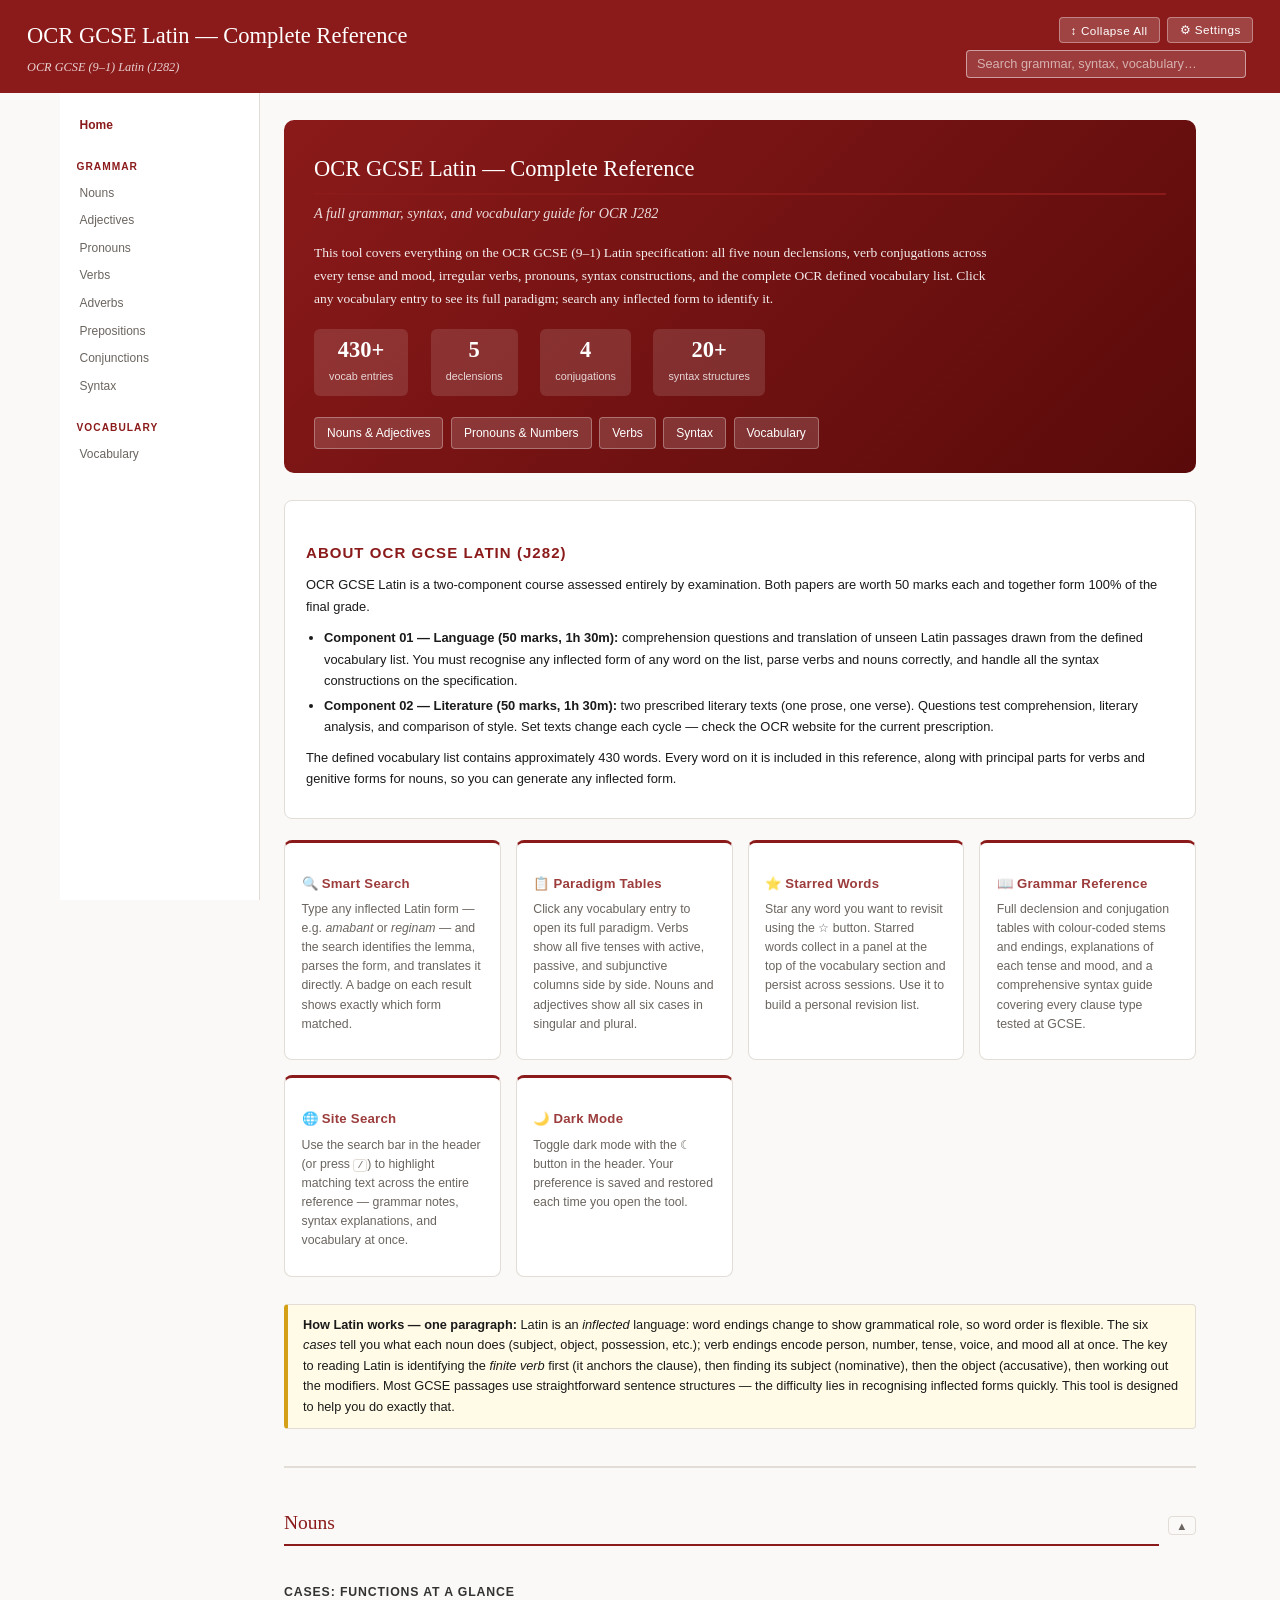
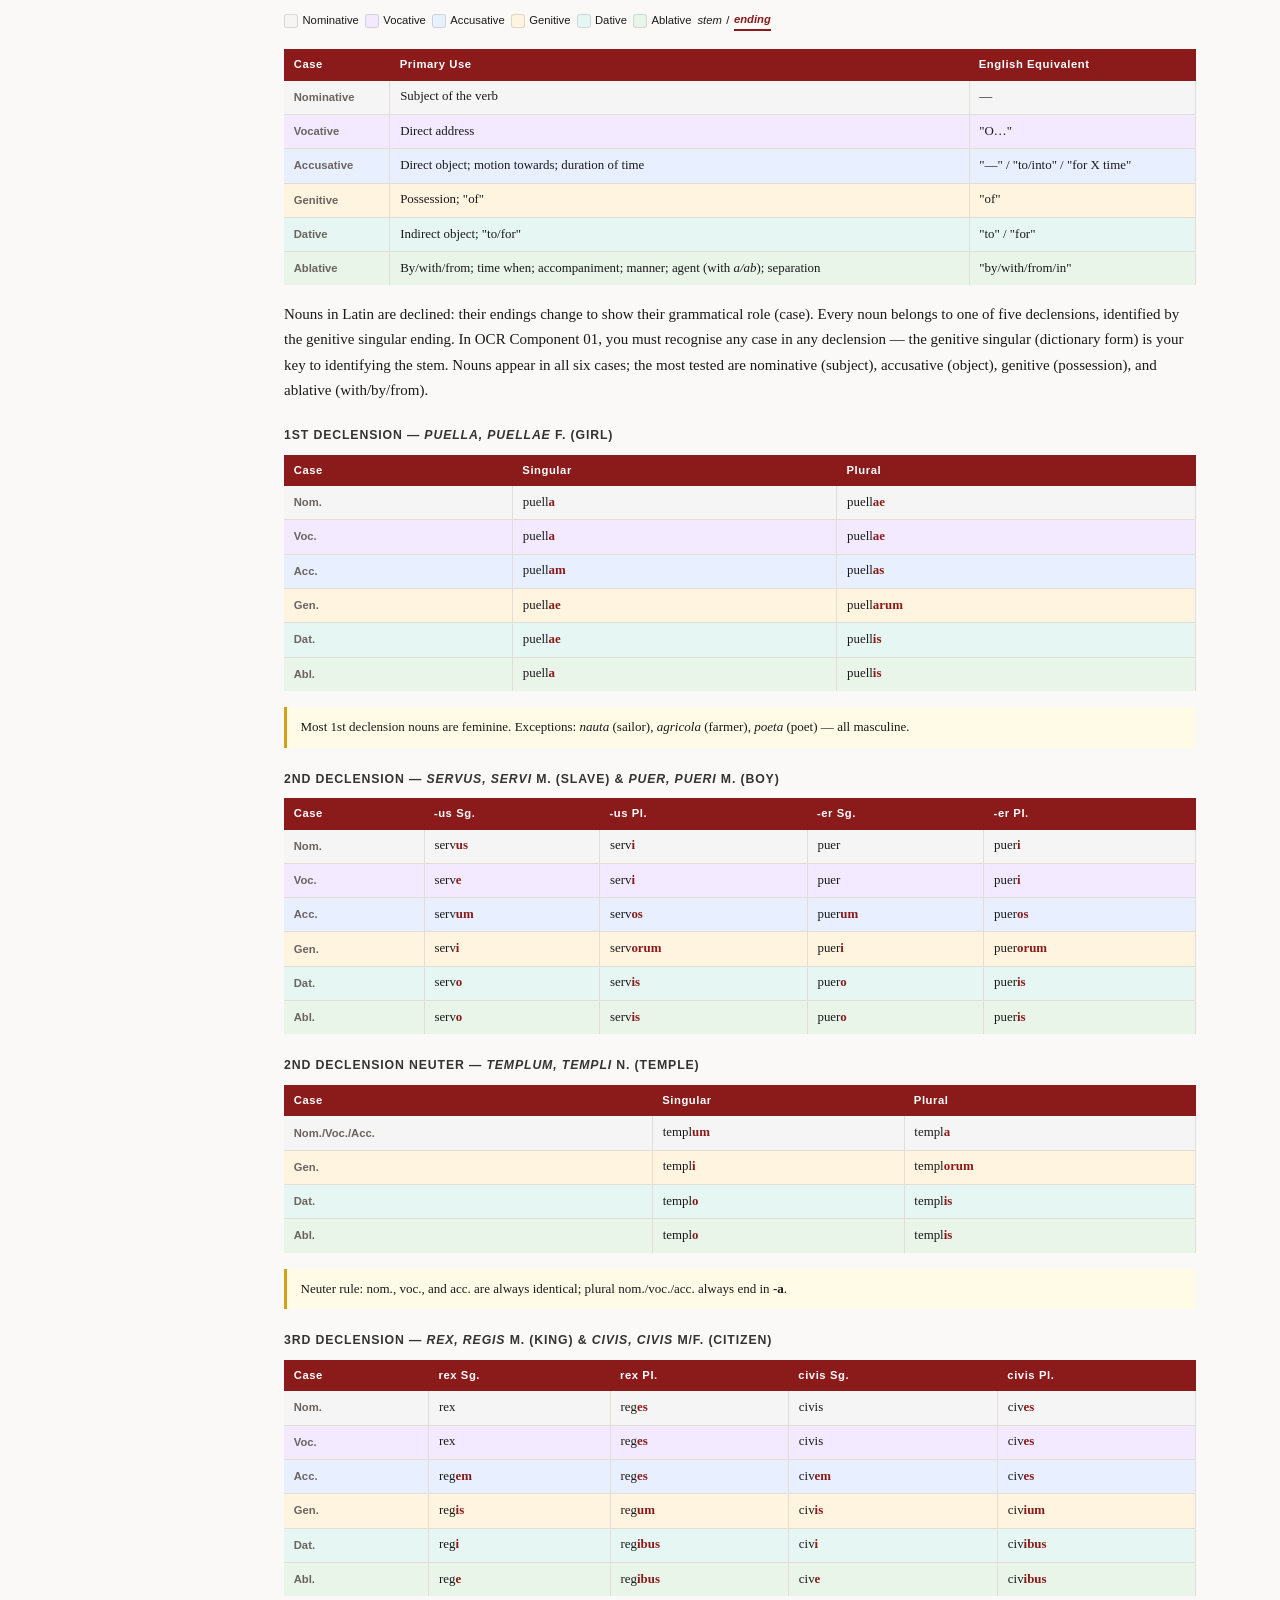
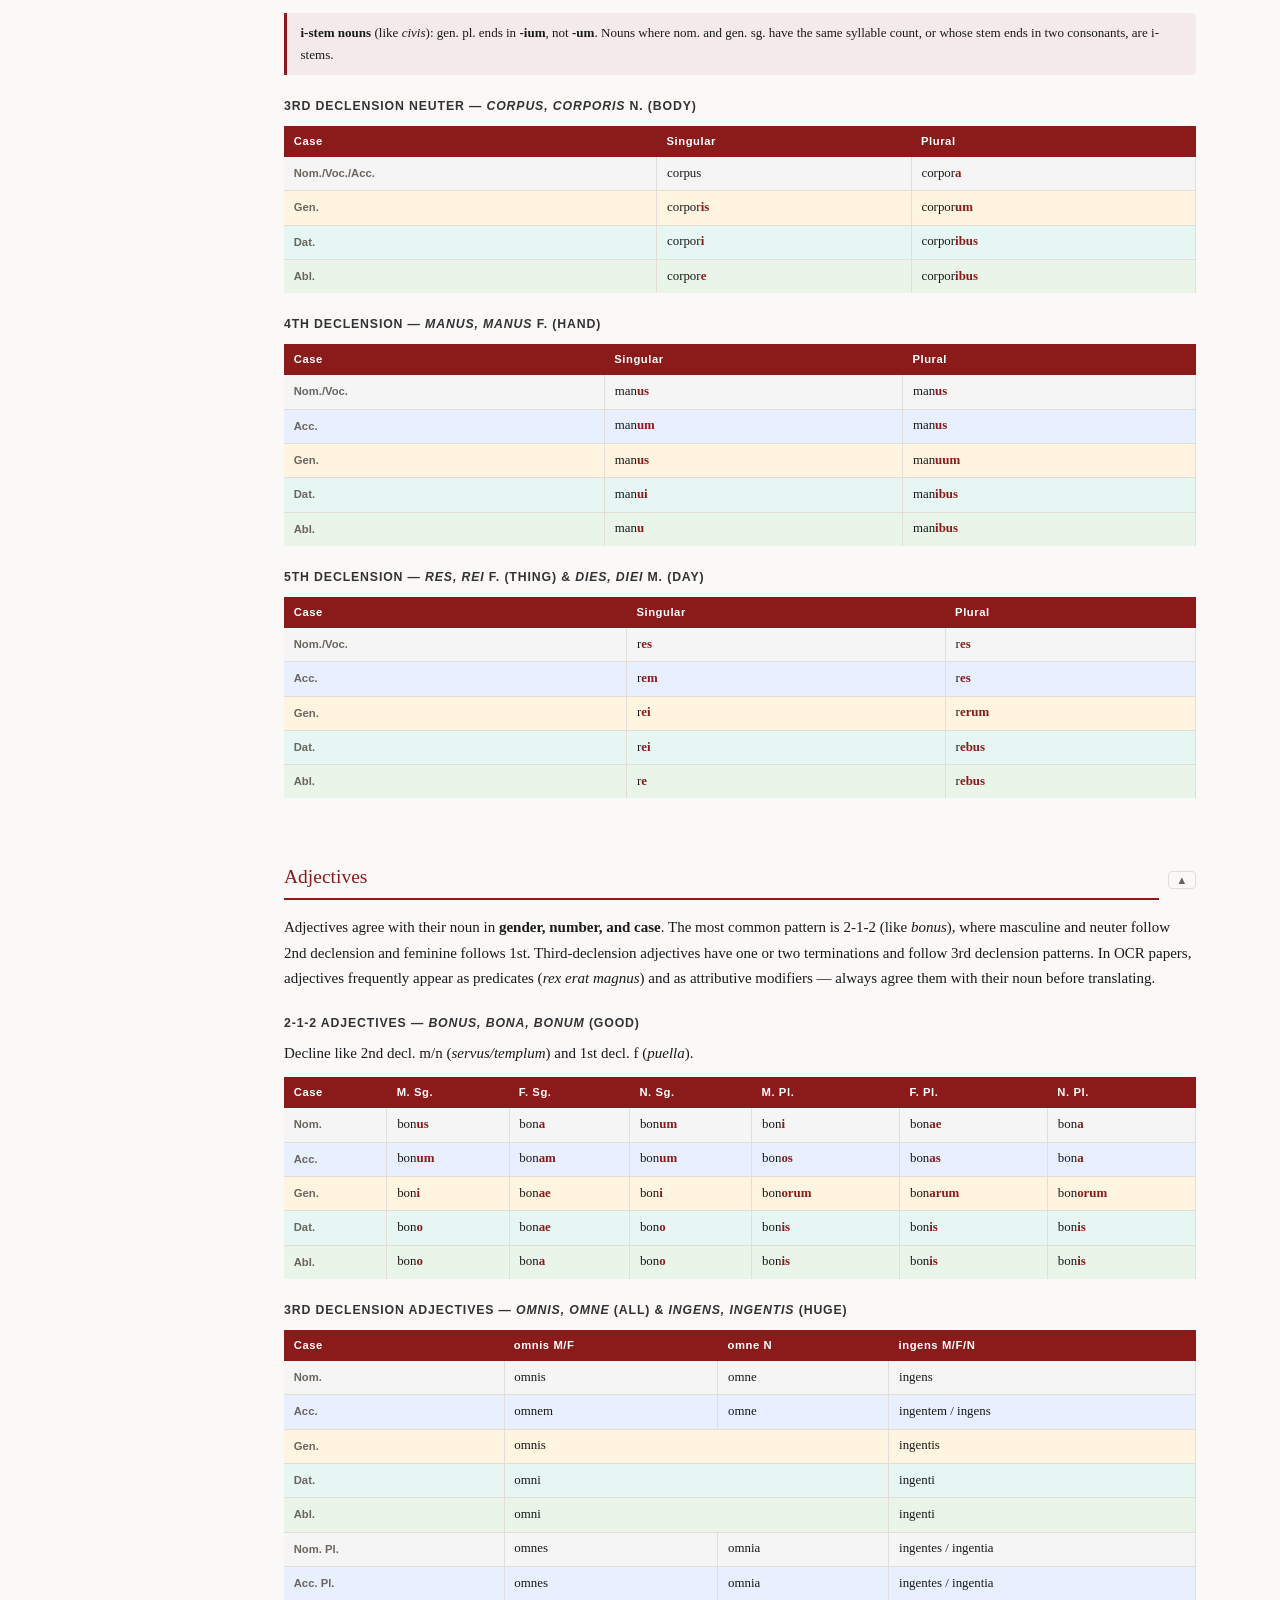
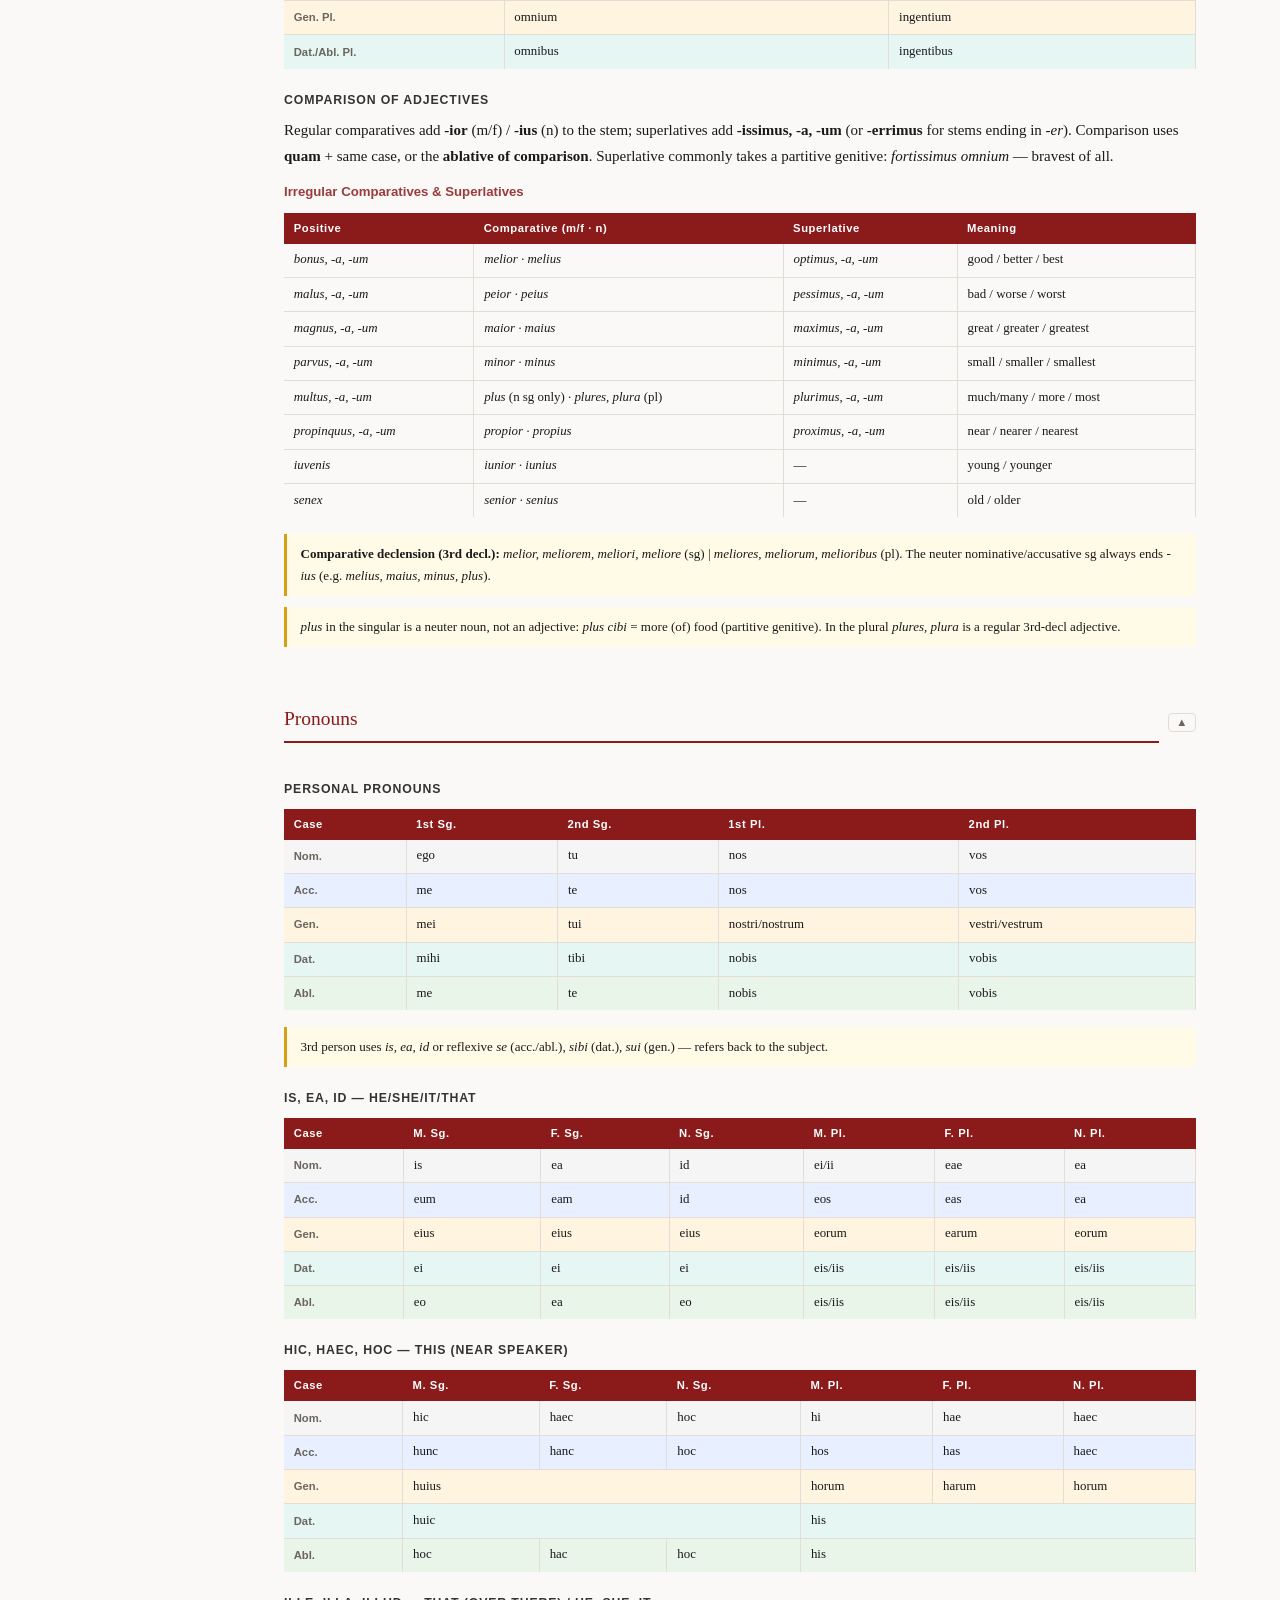
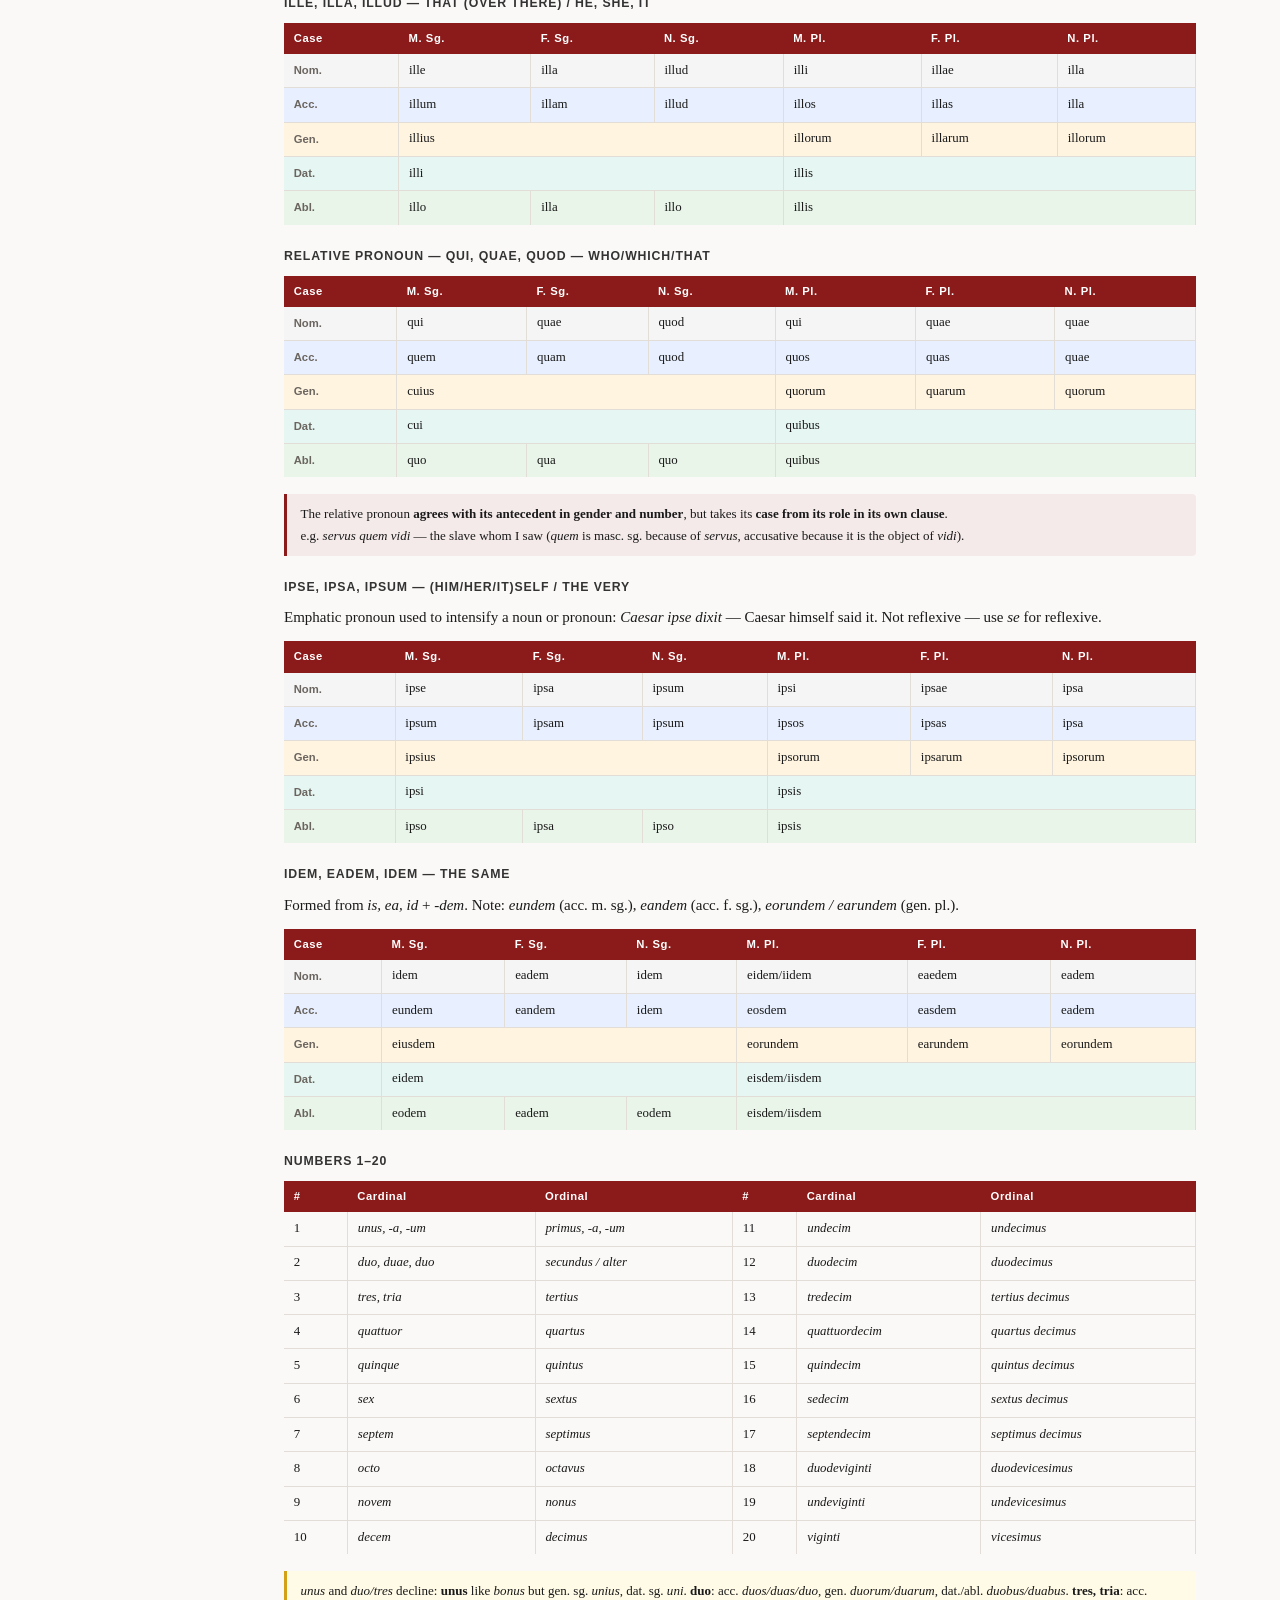
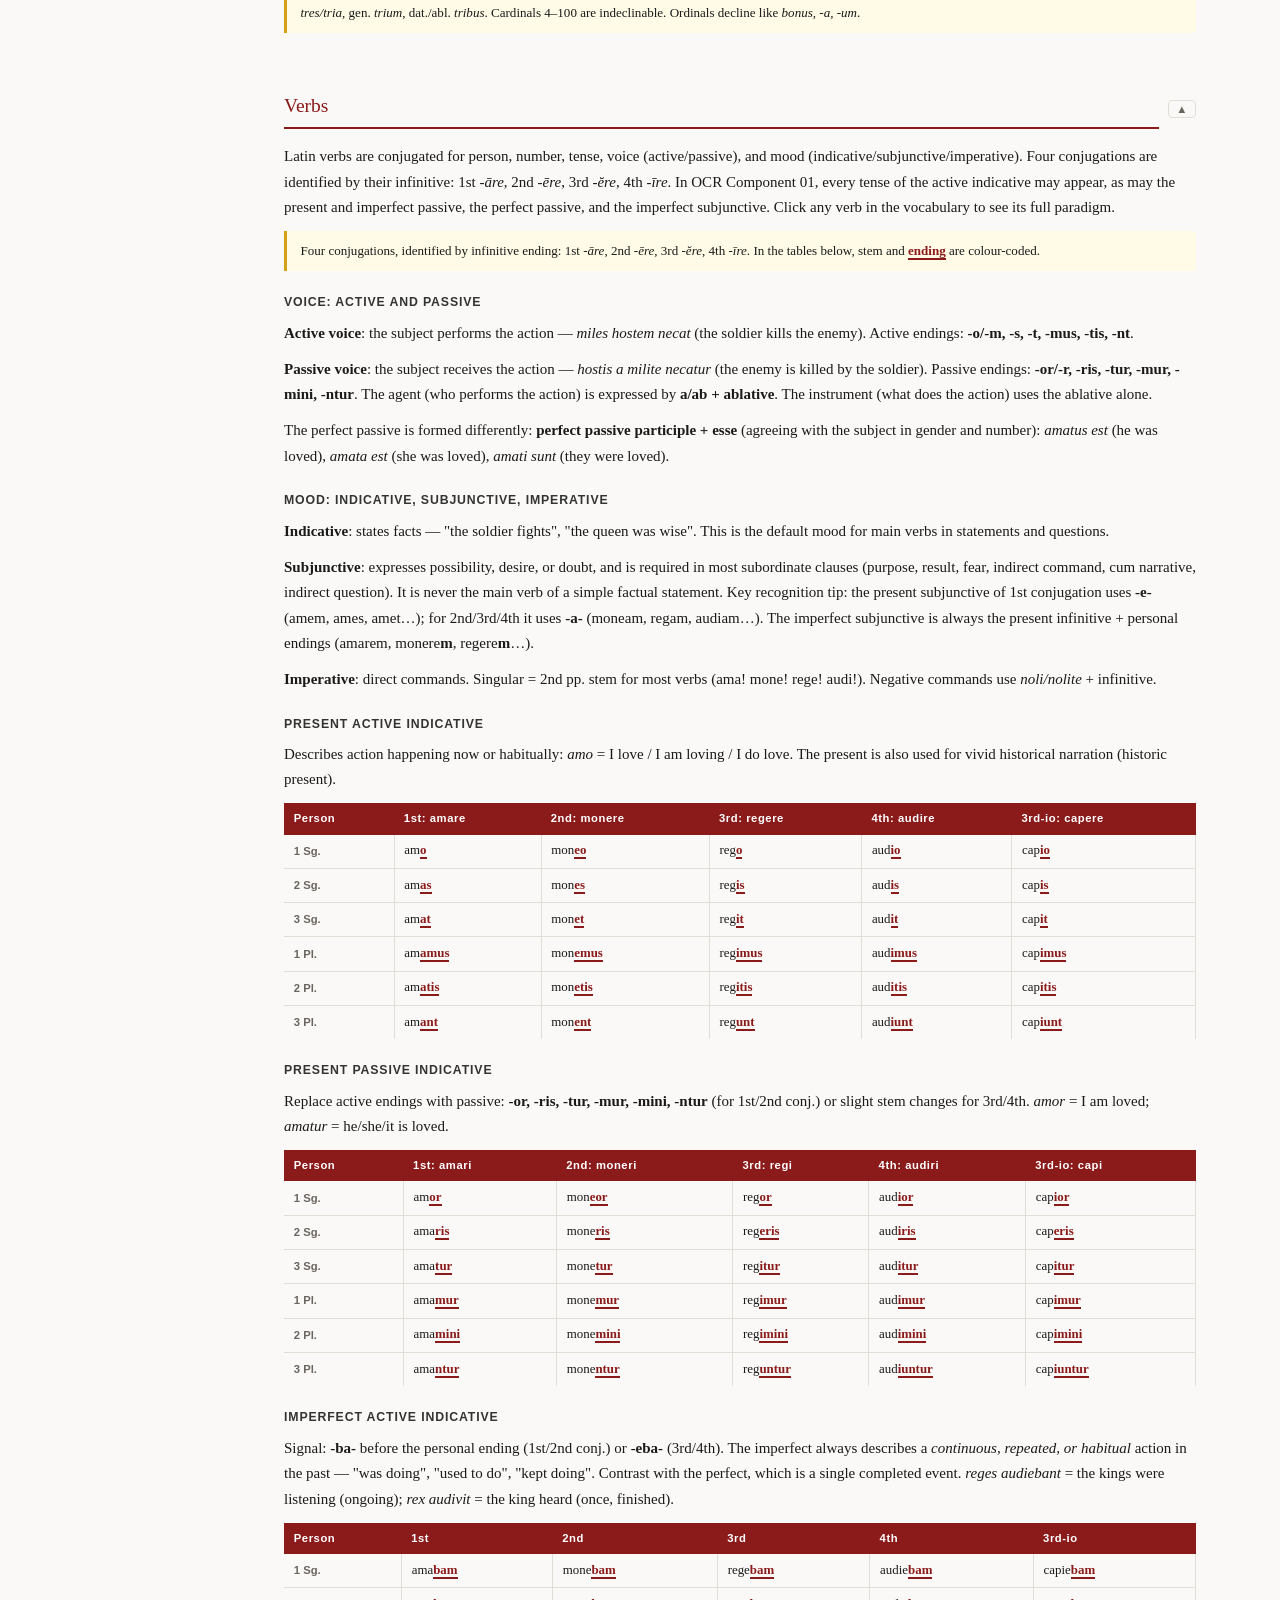
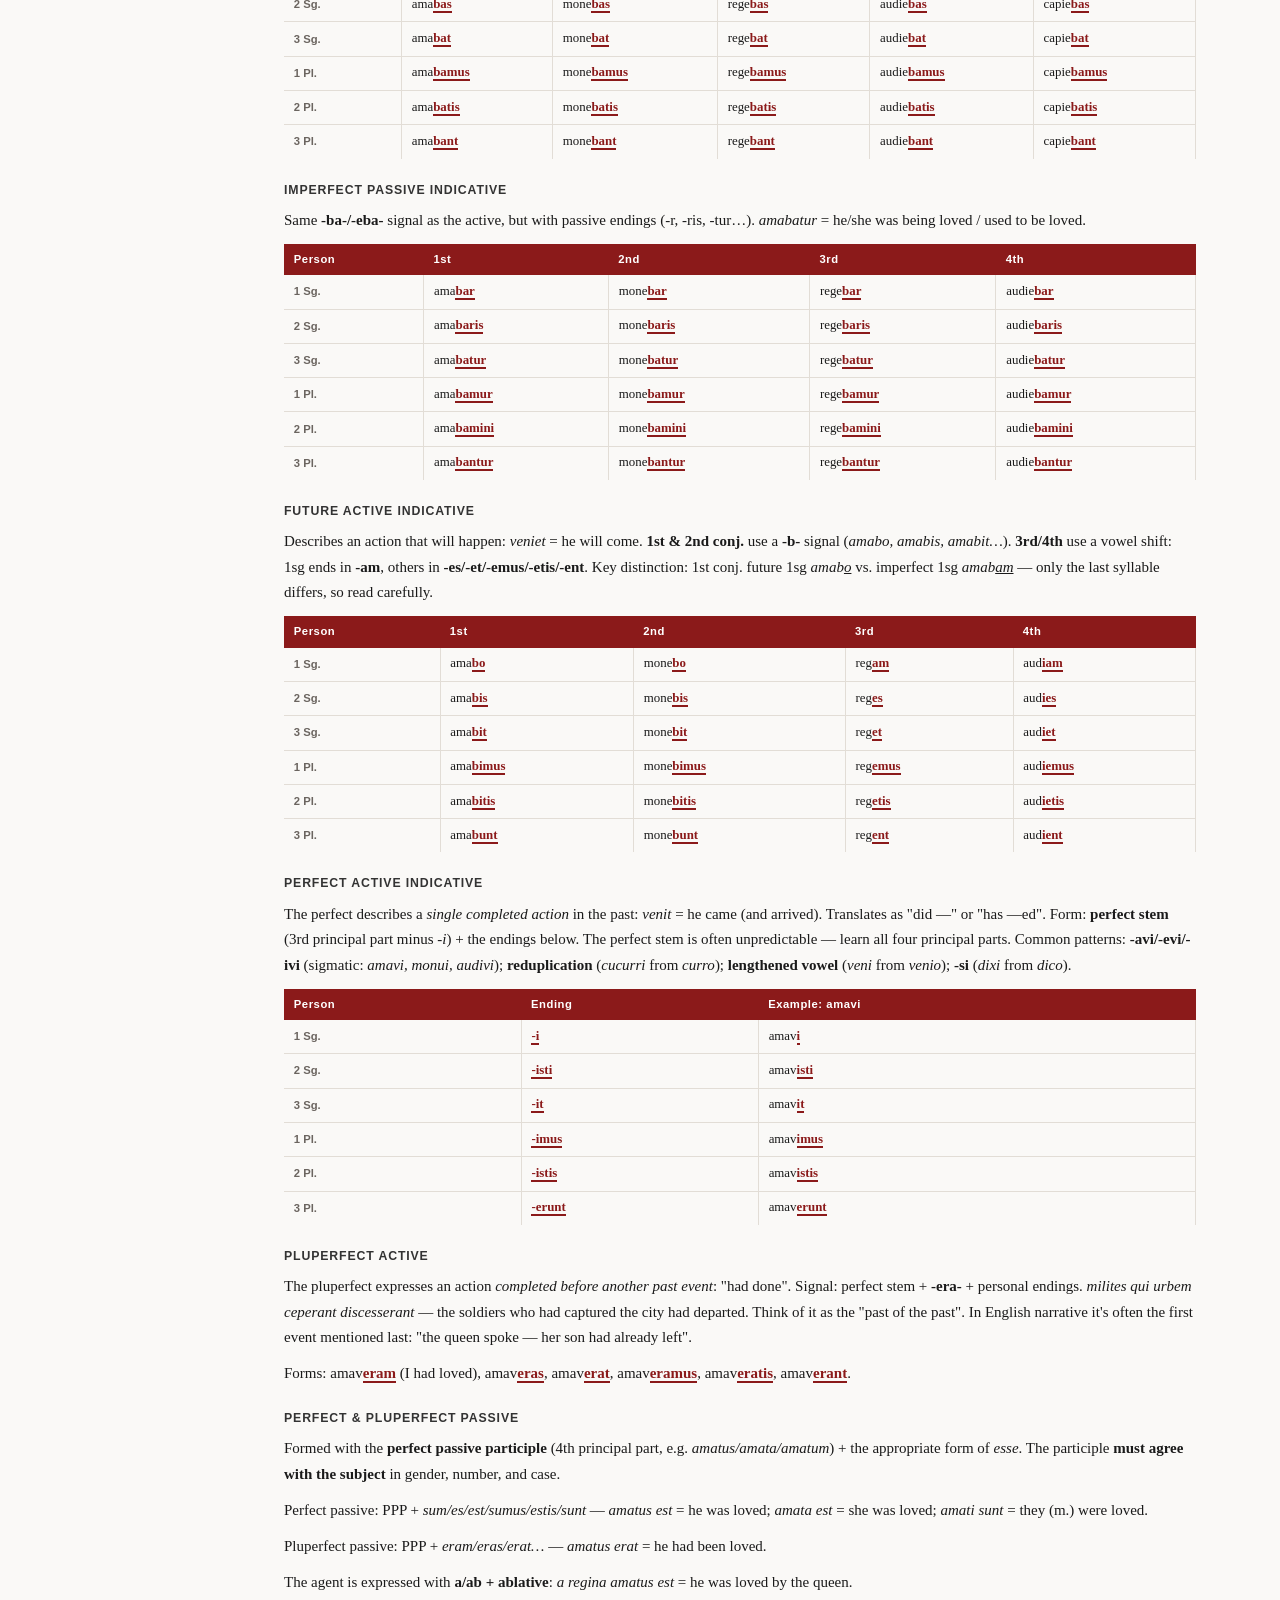
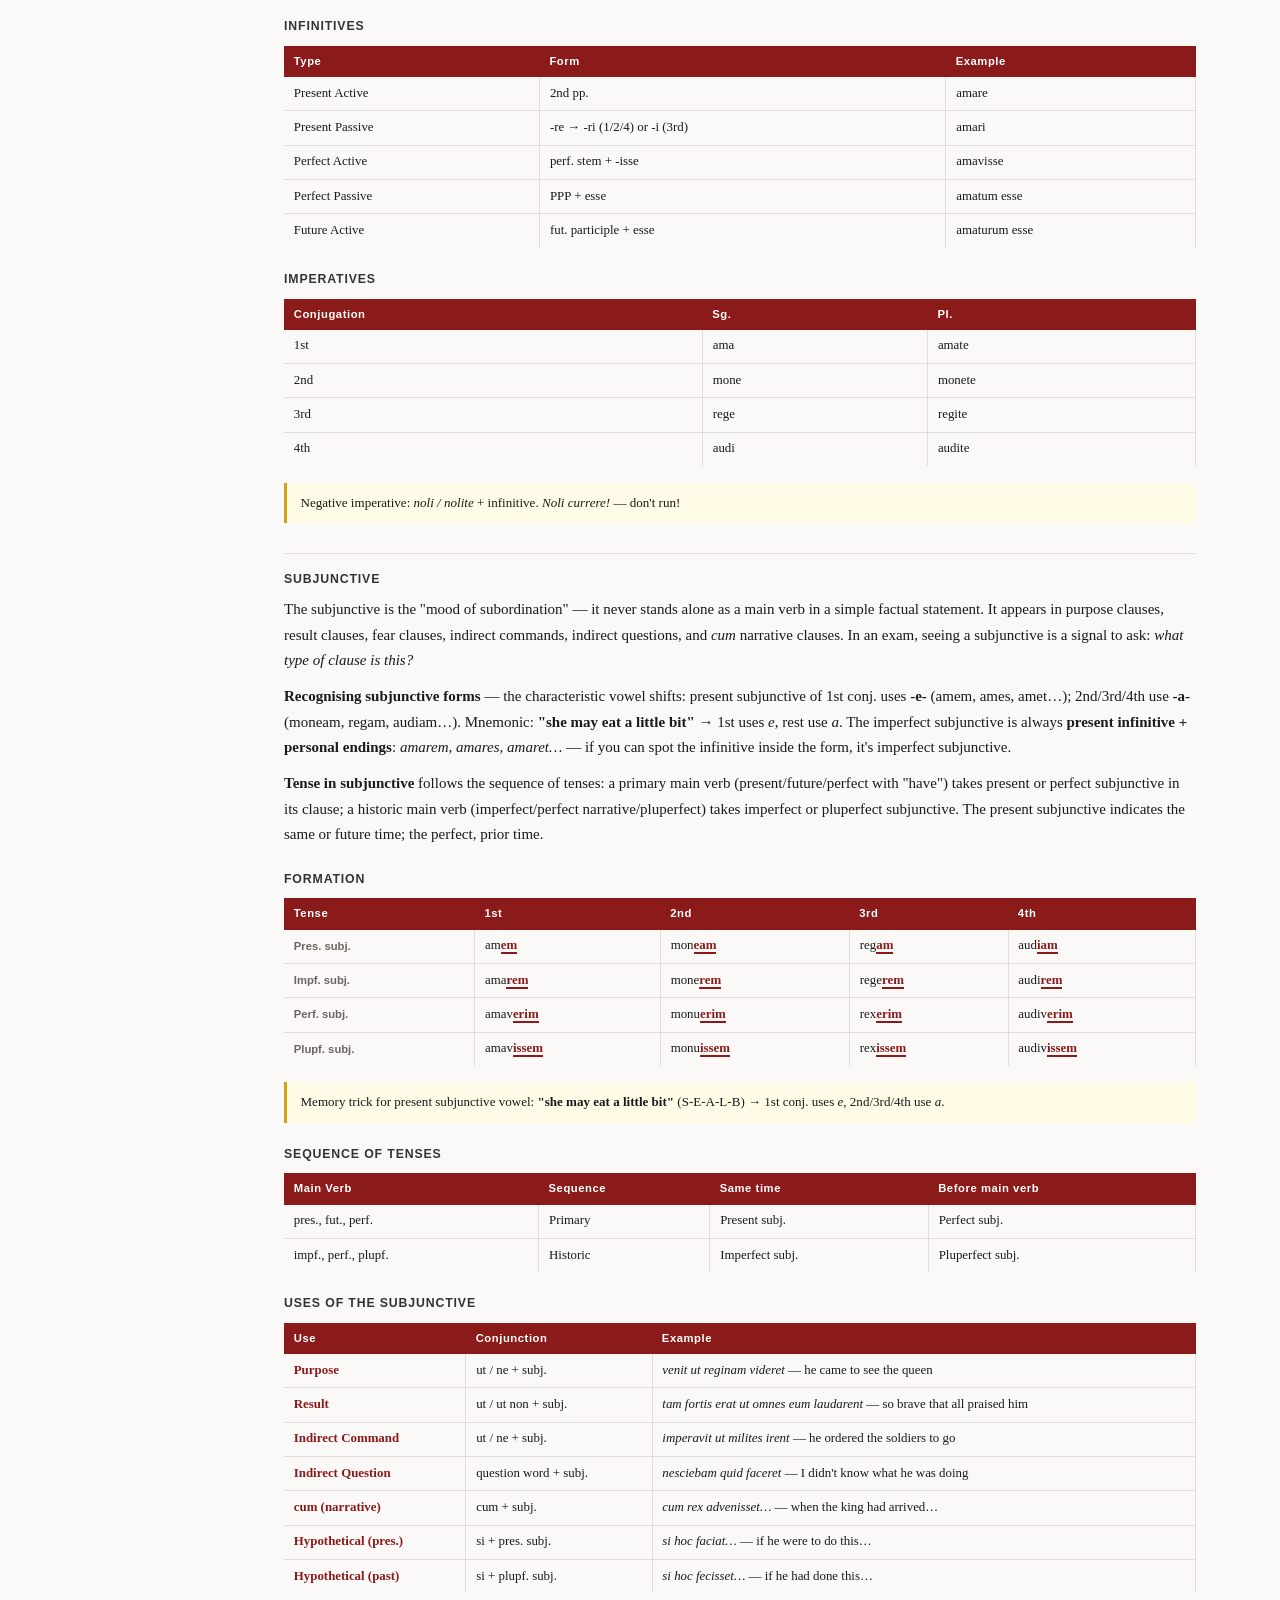
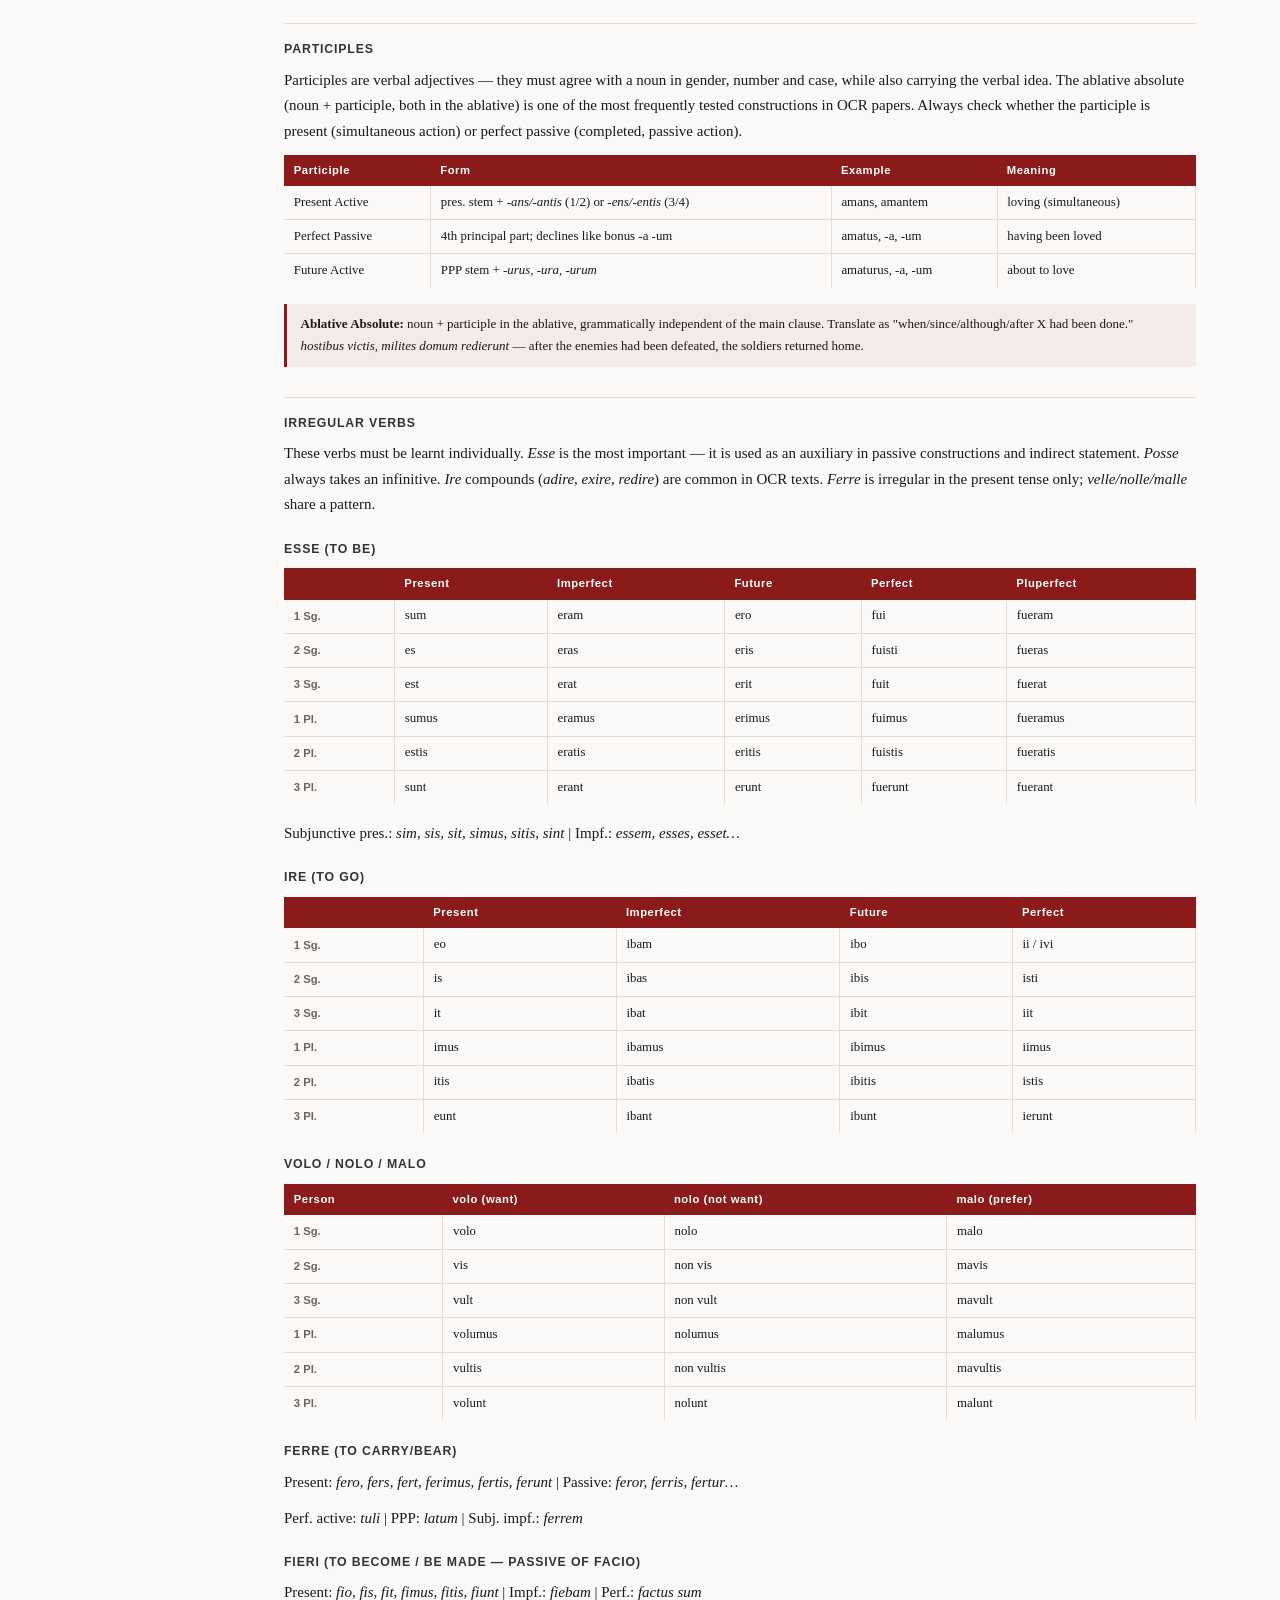
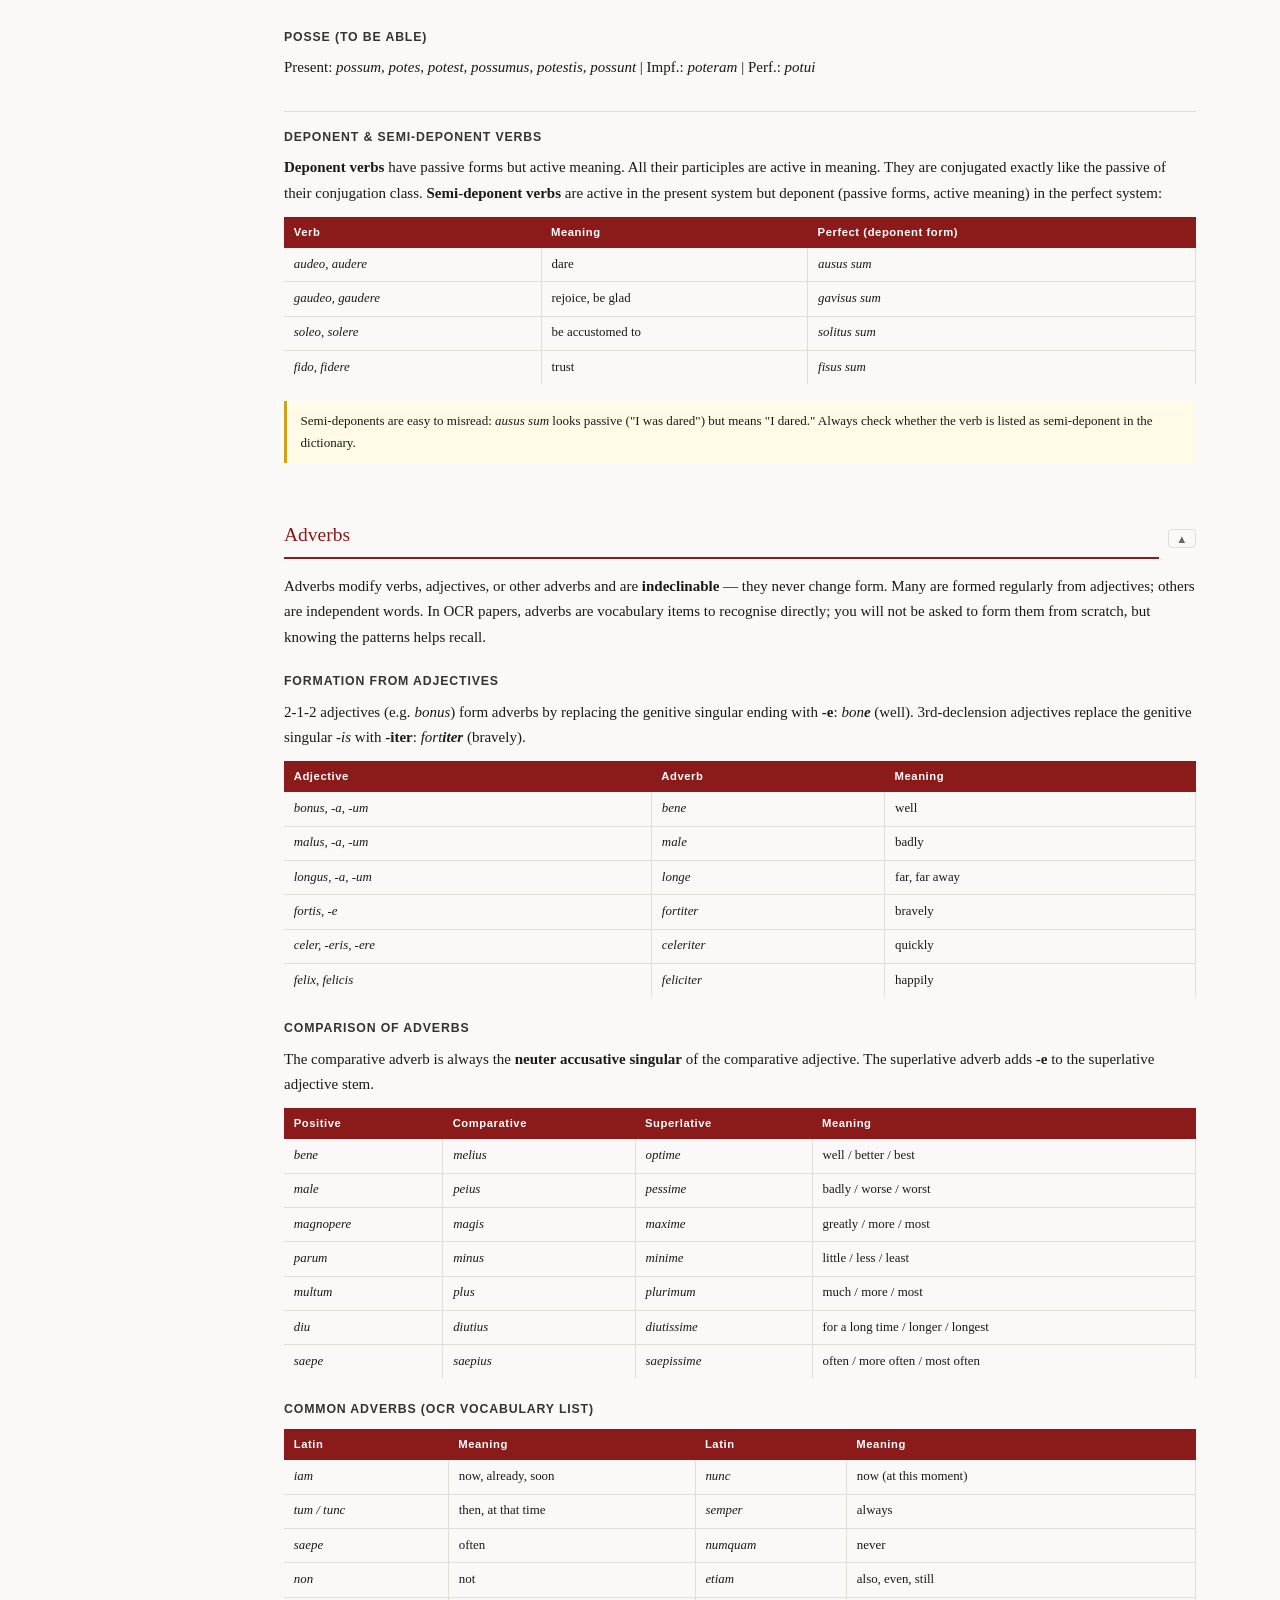
==== igcse_latin.html @ 5cd06089 "Add files via upload" ====
<!DOCTYPE html>
<html lang="en">
<head>
<meta charset="UTF-8">
<meta name="viewport" content="width=device-width, initial-scale=1.0">
<title>OCR GCSE Latin — Complete Reference</title>
<style>
/* ── TOKENS ─────────────────────────────────────── */
:root {
  --bg: #faf9f7;
  --surface: #ffffff;
  --border: #e2ddd6;
  --accent: #8b1a1a;
  --accent-light: #f5eaea;
  --text: #1a1a1a;
  --muted: #6b6560;
  --highlight: #fffbe6;
  --code-bg: #f3f0eb;
  --lat-color: #5a1a1a;
  --sidebar-w: 200px;
  --header-h: 72px;

  /* Case colours */
  --c-nom: #f5f5f5;
  --c-voc: #f3eaff;
  --c-acc: #e8f0ff;
  --c-gen: #fff4e0;
  --c-dat: #e6f7f3;
  --c-abl: #e9f5e9;

  /* Stem / ending */
  --stem-color: #1a1a1a;
  --ending-color: #8b1a1a;
  --ending-bg: transparent;
}

/* ── DARK MODE ───────────────────────────────────── */
[data-theme="dark"] {
  /* Neutral cool-slate base — no warm/cool temperature clash */
  --bg: #1b1d27;
  --surface: #222532;
  --border: #353849;
  --accent: #d47878;
  --accent-light: rgba(212,120,120,0.13);
  --text: #cdd1e4;
  --muted: #7e83a0;
  --highlight: #2a2d1e;
  --code-bg: #1e2030;
  --lat-color: #e0a0a0;

  /* Case colours — same pastels as light mode */
  --c-nom: #f5f5f5;
  --c-voc: #f3eaff;
  --c-acc: #e8f0ff;
  --c-gen: #fff4e0;
  --c-dat: #e6f7f3;
  --c-abl: #e9f5e9;

  --stem-color: #c8ccde;
  --ending-color: #d47878;
}
[data-theme="dark"] header { background: #13141f; }
[data-theme="dark"] aside.sidebar { background: var(--surface); border-right-color: var(--border); }
[data-theme="dark"] .tip { background: #1e2030; border-color: var(--border); }
[data-theme="dark"] table th { background: #2c3048; }
[data-theme="dark"] table tr:nth-child(even) { background: #1f2234; }
[data-theme="dark"] tr[data-case] td { color: #1a1a1a; }

/* ── RESET ───────────────────────────────────────── */
*, *::before, *::after { box-sizing: border-box; margin: 0; padding: 0; }
html { font-size: 15px; }
body { font-family: Georgia, serif; background: var(--bg); color: var(--text); line-height: 1.7; font-size: 1rem; }

/* ── HEADER ──────────────────────────────────────── */
header {
  background: var(--accent);
  color: white;
  padding: 1.1rem 1.8rem 1rem;
  display: flex;
  align-items: center;
  gap: 1rem;
  position: sticky;
  top: 0;
  z-index: 100;
}
.header-left { flex: 1 1 auto; min-width: 0; }
header h1 { font-size: 1.5rem; font-weight: normal; margin: 0; }
header p { font-style: italic; opacity: 0.8; font-size: 0.82rem; margin: 0.15rem 0 0; }
.header-right {
  flex: 0 0 auto;
  display: flex;
  flex-direction: column;
  align-items: flex-end;
  gap: 0.45rem;
  position: relative;
}
.header-controls { display: flex; gap: 0.5rem; align-items: center; }
.btn-toggle {
  background: rgba(255,255,255,0.18);
  color: white;
  border: 1px solid rgba(255,255,255,0.35);
  border-radius: 4px;
  padding: 0.35rem 0.75rem;
  cursor: pointer;
  font-size: 0.78rem;
  font-family: sans-serif;
  letter-spacing: 0.04em;
  transition: background 0.15s;
  white-space: nowrap;
}
.btn-toggle:hover, .btn-toggle.active { background: rgba(255,255,255,0.32); }
/* ── Settings panel ── */
.settings-panel {
  position: absolute;
  top: calc(100% + 0.5rem);
  right: 0;
  background: var(--surface);
  border: 1px solid var(--border);
  border-radius: 6px;
  box-shadow: 0 4px 16px rgba(0,0,0,0.18);
  padding: 0.6rem 0;
  min-width: 180px;
  z-index: 200;
  color: var(--text);
}
.settings-panel[hidden] { display: none; }
.settings-item {
  display: flex;
  align-items: center;
  justify-content: space-between;
  padding: 0.45rem 1rem;
  gap: 1rem;
  font-size: 0.82rem;
  font-family: sans-serif;
}
.settings-item span { white-space: nowrap; }
.settings-item .btn-toggle {
  background: var(--accent-light);
  color: var(--accent);
  border-color: var(--accent);
  font-size: 0.76rem;
  padding: 0.25rem 0.6rem;
}
.settings-item .btn-toggle:hover { background: var(--accent); color: white; }
.settings-separator { height: 1px; background: var(--border); margin: 0.2rem 0; }
.settings-item--col { flex-direction: column; align-items: stretch; gap: 0.4rem; }
.settings-row-label { display: flex; justify-content: space-between; align-items: center; }
.settings-val { color: var(--muted); font-size: 0.75rem; }
.settings-slider {
  width: 100%;
  accent-color: var(--accent);
  cursor: pointer;
}
.btn-danger {
  background: rgba(180,40,40,0.1) !important;
  color: #b42828 !important;
  border-color: #b42828 !important;
}
.btn-danger:hover { background: #b42828 !important; color: white !important; }
[data-theme="dark"] .btn-danger {
  background: rgba(220,80,80,0.12) !important;
  color: #e07070 !important;
  border-color: #e07070 !important;
}
[data-theme="dark"] .btn-danger:hover { background: #c04040 !important; color: white !important; }

/* ── LAYOUT ──────────────────────────────────────── */
.layout {
  display: flex;
  align-items: flex-start;
  max-width: 1160px;
  margin: 0 auto;
}

/* ── SIDEBAR ─────────────────────────────────────── */
aside.sidebar {
  width: var(--sidebar-w);
  flex-shrink: 0;
  position: sticky;
  top: var(--header-h);
  height: calc(100vh - var(--header-h));
  overflow-y: auto;
  padding: 1.2rem 0 2rem;
  border-right: 1px solid var(--border);
  background: var(--surface);
}
aside.sidebar a {
  display: block;
  padding: 0.38rem 1.1rem;
  color: var(--muted);
  text-decoration: none;
  font-family: sans-serif;
  font-size: 0.8rem;
  border-left: 3px solid transparent;
  transition: all 0.12s;
  line-height: 1.35;
}
aside.sidebar a:hover { color: var(--accent); border-left-color: var(--accent); background: var(--accent-light); }
aside.sidebar .sidebar-title {
  display: block;
  padding: 0.5rem 1.1rem 0.25rem;
  color: var(--accent);
  font-family: sans-serif;
  font-size: 0.68rem;
  font-weight: 700;
  letter-spacing: 0.1em;
  text-transform: uppercase;
  margin-top: 0.8rem;
}

/* ── MAIN CONTENT ────────────────────────────────── */
main { flex: 1; min-width: 0; padding: 1.8rem 1.6rem 4rem; }

/* ── SEARCH BAR ──────────────────────────────────── */
.search-wrap {
  display: flex;
  gap: 0.5rem;
  margin-bottom: 2.5rem;
  align-items: center;
}
#vocab-search {
  flex: 1;
  border: 1.5px solid var(--border);
  border-radius: 6px;
  padding: 0.5rem 0.9rem;
  font-size: 0.88rem;
  font-family: sans-serif;
  background: var(--surface);
  outline: none;
  transition: border-color 0.15s;
}
#vocab-search:focus { border-color: var(--accent); }
#search-count {
  font-size: 0.78rem;
  color: var(--muted);
  font-family: sans-serif;
  white-space: nowrap;
}
.no-results {
  color: var(--muted);
  font-style: italic;
  font-size: 0.88rem;
  display: none;
  padding: 0.4rem 0;
}

/* ── SECTIONS ────────────────────────────────────── */
section { margin-bottom: 3rem; }
.section-header {
  display: flex;
  align-items: center;
  gap: 0.6rem;
  margin-bottom: 1rem;
}
h2 {
  font-size: 1.3rem;
  color: var(--accent);
  border-bottom: 2px solid var(--accent);
  padding-bottom: 0.35rem;
  font-weight: normal;
  flex: 1;
}
.collapse-btn {
  background: none;
  border: 1px solid var(--border);
  border-radius: 4px;
  cursor: pointer;
  color: var(--muted);
  font-size: 0.75rem;
  padding: 0.15rem 0.5rem;
  font-family: sans-serif;
  flex-shrink: 0;
  transition: all 0.12s;
}
.collapse-btn:hover { border-color: var(--accent); color: var(--accent); }
.section-body { overflow: hidden; transition: max-height 0.3s ease; }
.section-body.collapsed { max-height: 0 !important; }
h3 {
  font-size: 0.82rem;
  color: #333;
  margin: 1.4rem 0 0.5rem;
  font-family: sans-serif;
  font-weight: 700;
  text-transform: uppercase;
  letter-spacing: 0.07em;
}
[data-theme="dark"] h3 { color: #a8b0cc; }
[data-theme="dark"] h4 { opacity: 1; color: #e0a0a0; }
h4 { font-size: 0.88rem; color: var(--accent); margin: 1rem 0 0.3rem; font-family: sans-serif; font-weight: 600; opacity: 0.85; }
p { margin-bottom: 0.7rem; }


/* ── TABLES ──────────────────────────────────────── */
.table-wrap { overflow-x: auto; -webkit-overflow-scrolling: touch; margin: 0.6rem 0 1.1rem; }
table { width: 100%; border-collapse: collapse; font-size: 0.86rem; min-width: 340px; }
th {
  background: var(--accent);
  color: white;
  padding: 0.4rem 0.65rem;
  text-align: left;
  font-family: sans-serif;
  font-size: 0.75rem;
  letter-spacing: 0.05em;
  font-weight: 600;
}
td { padding: 0.38rem 0.65rem; border-bottom: 1px solid var(--border); border-right: 1px solid var(--border); }
tr:last-child td { border-bottom: none; }
.case-col {
  font-weight: bold;
  font-family: sans-serif;
  font-size: 0.75rem;
  color: var(--muted);
  white-space: nowrap;
}

/* ── CASE ROW COLOURS ────────────────────────────── */
tr[data-case="nom"] td { background: var(--c-nom); }
tr[data-case="voc"] td { background: var(--c-voc); }
tr[data-case="acc"] td { background: var(--c-acc); }
tr[data-case="gen"] td { background: var(--c-gen); }
tr[data-case="dat"] td { background: var(--c-dat); }
tr[data-case="abl"] td { background: var(--c-abl); }

/* ── CASE LEGEND ─────────────────────────────────── */
.case-legend {
  display: flex;
  flex-wrap: wrap;
  gap: 0.4rem;
  margin-bottom: 1.2rem;
}
.legend-item {
  display: flex;
  align-items: center;
  gap: 0.3rem;
  font-size: 0.75rem;
  font-family: sans-serif;
}
.legend-swatch { width: 14px; height: 14px; border-radius: 3px; border: 1px solid rgba(0,0,0,0.12); }

/* ── STEM / ENDING ───────────────────────────────── */
.stem { color: var(--stem-color); }
td strong { color: var(--ending-color); }
.ending {
  color: var(--ending-color);
  font-weight: bold;
  border-bottom: 2px solid var(--ending-color);
}

/* ── NOTES / TIPS ────────────────────────────────── */
.note {
  background: var(--highlight);
  border-left: 3px solid #d4a017;
  padding: 0.6rem 0.9rem;
  margin: 0.7rem 0;
  font-size: 0.87rem;
  border-radius: 0 4px 4px 0;
}
.tip {
  background: var(--accent-light);
  border-left: 3px solid var(--accent);
  padding: 0.6rem 0.9rem;
  margin: 0.7rem 0;
  font-size: 0.87rem;
  border-radius: 0 4px 4px 0;
}

/* ── VOCAB GRID ──────────────────────────────────── */
.vocab-section { margin-bottom: 1.5rem; }
.vocab-grid {
  display: grid;
  grid-template-columns: repeat(auto-fill, minmax(210px, 1fr));
  gap: 0.35rem;
  font-size: 0.84rem;
}
.vocab-entry {
  display: grid;
  grid-template-columns: auto minmax(0,1.6fr) minmax(0,1fr);
  align-items: baseline;
  gap: 0.15rem 0.5rem;
  padding: 0.35rem 0.5rem;
  background: var(--surface);
  border: 1px solid var(--border);
  border-radius: 3px;
  transition: background 0.1s;
  min-width: 0;
}
.vocab-entry.hidden { display: none; }
.vocab-entry .lat { font-style: italic; font-weight: 600; color: var(--lat-color); font-size: 0.92rem; min-width: 0; word-break: break-word; }
.vocab-entry .eng { color: var(--muted); font-size: 0.76rem; text-align: right; min-width: 0; word-break: break-word; }


/* ── GRID HELPERS ────────────────────────────────── */
.grid-2 { display: grid; grid-template-columns: 1fr 1fr; gap: 1rem; }

/* ── MOBILE ──────────────────────────────────────── */
.mobile-jumps { display: none; }
@media (max-width: 700px) {
  .mobile-jumps {
    display: flex; flex-wrap: wrap; gap: 0.4rem;
    padding: 0.7rem 0 0.5rem; margin-bottom: 1rem;
    border-bottom: 1px solid var(--border);
  }
  .mobile-jumps a {
    background: var(--surface); border: 1px solid var(--border);
    border-radius: 4px; padding: 0.3rem 0.65rem;
    font-size: 0.78rem; font-family: sans-serif;
    color: var(--accent); text-decoration: none;
  }
  aside.sidebar { display: none; }
  main { padding: 1rem 0.9rem 3rem; }
  header h1 { font-size: 1.15rem; }
  .grid-2 { grid-template-columns: 1fr; }

  /* Card-style tables on narrow screens */
  .table-wrap { overflow-x: auto; border: 1px solid var(--border); border-radius: 6px; }
  table { min-width: 420px; }
}

@media (min-width: 701px) and (max-width: 900px) {
  :root { --sidebar-w: 160px; }
  aside.sidebar a { font-size: 0.74rem; }
}

/* ── SCROLL MARGIN (sidebar clicks reveal header) ── */
section[id], .vocab-section[id], [id^="vocab-"] { scroll-margin-top: var(--header-h); }

/* ── WORD MODAL ─────────────────────────────────── */
.word-modal-overlay {
  display: none;
  position: fixed;
  inset: 0;
  background: rgba(0,0,0,0.48);
  z-index: 300;
  align-items: center;
  justify-content: center;
  padding: 1rem;
}
.word-modal-overlay.open { display: flex; }
.word-modal {
  background: var(--surface);
  border-radius: 8px;
  max-width: 700px;
  width: 100%;
  max-height: 84vh;
  overflow-y: auto;
  padding: 1.5rem 1.7rem 1.8rem;
  position: relative;
  box-shadow: 0 8px 40px rgba(0,0,0,0.28);
}
.word-modal-title {
  font-style: italic;
  font-size: 1.15rem;
  color: var(--accent);
  margin-bottom: 0.15rem;
}
.word-modal-eng {
  font-size: 0.84rem;
  color: var(--muted);
  margin-bottom: 1.1rem;
  font-family: sans-serif;
}
.word-modal-close {
  position: absolute;
  top: 0.9rem;
  right: 1rem;
  background: none;
  border: none;
  font-size: 1.3rem;
  cursor: pointer;
  color: var(--muted);
  line-height: 1;
  padding: 0.1rem 0.3rem;
}
.word-modal-close:hover { color: var(--accent); }
.word-modal h4.modal-h4 {
  font-size: 0.75rem;
  font-family: sans-serif;
  font-weight: 700;
  text-transform: uppercase;
  letter-spacing: 0.07em;
  color: var(--accent);
  margin: 1rem 0 0.4rem;
  opacity: 0.85;
}
.vocab-entry { cursor: pointer; }
.vocab-entry:hover { background: var(--accent-light) !important; border-color: var(--accent); }


/* ── SEARCH CLEAR BUTTON ─────────────────────────────── */
#search-clear {
  background: none;
  border: 1px solid var(--border);
  border-radius: 4px;
  color: var(--muted);
  cursor: pointer;
  font-size: 0.85rem;
  padding: 0.3rem 0.55rem;
  line-height: 1;
  display: none;
}
#search-clear:hover { color: var(--accent); border-color: var(--accent); }

/* ── VOCAB FILTERS ───────────────────────────────────── */
.vocab-filters {
  display: flex; flex-wrap: wrap; gap: 0.35rem; margin-bottom: 1.2rem;
}
.vf-btn {
  background: var(--surface); border: 1px solid var(--border); border-radius: 4px;
  padding: 0.25rem 0.7rem; font-family: sans-serif; font-size: 0.78rem;
  cursor: pointer; color: var(--muted); transition: all 0.12s;
}
.vf-btn:hover, .vf-btn.active {
  background: var(--accent); color: white; border-color: var(--accent);
}

/* ── STAR FEATURE ────────────────────────────────────── */
.star-btn {
  background: none; border: none; cursor: pointer;
  font-size: 0.88rem; padding: 0; line-height: 1;
  color: #bbb; transition: color 0.1s;
  flex-shrink: 0;
}
.star-btn:hover, .star-btn.starred { color: #d4a017; }
#starred-section {
  display: none; margin-bottom: 2rem;
  border: 1.5px solid #d4a017;
  border-radius: 6px; padding: 0.9rem 1rem;
  background: var(--highlight);
}
#starred-section h3 {
  color: #9a7010; margin-top: 0; margin-bottom: 0.6rem;
  font-size: 0.8rem;
}


/* ── TRANSLATION BOX ─────────────────────────────────────────────── */
#translation-box {
  display: none;
  background: var(--surface);
  border: 1px solid var(--border);
  border-left: 4px solid var(--accent);
  border-radius: 6px;
  padding: 0.7rem 1rem;
  margin-bottom: 1rem;
  font-size: 0.95rem;
}
#translation-box .trans-lat {
  font-weight: 600;
  color: var(--accent);
  font-family: Georgia, serif;
}
#translation-box .trans-eng {
  color: var(--text);
  margin-left: 0.5rem;
}
#translation-box .trans-more {
  font-size: 0.82rem;
  color: var(--muted);
  margin-left: 0.5rem;
}
#translation-box .trans-morph {
  display: block;
  font-size: 0.82rem;
  color: var(--accent);
  margin-top: 0.25rem;
  font-style: italic;
}
.match-badge {
  display: inline-block;
  font-size: 0.68rem;
  font-weight: normal;
  font-style: italic;
  color: var(--accent);
  background: var(--accent-light);
  border: 1px solid var(--accent);
  border-radius: 3px;
  padding: 0.05rem 0.3rem;
  margin-left: 0.45rem;
  vertical-align: middle;
  font-family: sans-serif;
  opacity: 0.85;
  white-space: nowrap;
}

/* ── HOME PAGE ──────────────────────────────────── */
#home {
  margin-bottom: 2.5rem;
  border-bottom: 2px solid var(--border);
  padding-bottom: 2.5rem;
}
.home-hero {
  background: linear-gradient(135deg, var(--accent) 0%, #5a0a0a 100%);
  color: white;
  border-radius: 10px;
  padding: 2rem 2rem 1.6rem;
  margin-bottom: 1.8rem;
}
[data-theme="dark"] .home-hero {
  background: linear-gradient(135deg, #2a1a2e 0%, #141620 100%);
  border: 1px solid var(--border);
}
.home-hero h2 {
  font-size: 1.5rem;
  font-weight: normal;
  margin-bottom: 0.4rem;
  color: white;
}
.home-hero .home-tagline {
  font-style: italic;
  opacity: 0.85;
  font-size: 0.95rem;
  margin-bottom: 1.1rem;
}
.home-hero p {
  font-size: 0.9rem;
  line-height: 1.7;
  opacity: 0.92;
  max-width: 680px;
}
.home-cards {
  display: grid;
  grid-template-columns: repeat(auto-fit, minmax(200px, 1fr));
  gap: 1rem;
  margin-bottom: 1.8rem;
}
.home-card {
  background: var(--surface);
  border: 1px solid var(--border);
  border-radius: 8px;
  padding: 1rem 1.1rem;
  border-top: 3px solid var(--accent);
}
.home-card h4 {
  font-size: 0.88rem;
  color: var(--accent);
  margin-bottom: 0.35rem;
  font-family: sans-serif;
  font-weight: 700;
  letter-spacing: 0.02em;
}
.home-card p {
  font-size: 0.82rem;
  color: var(--muted);
  line-height: 1.55;
  font-family: sans-serif;
}
.home-stats {
  display: flex;
  gap: 1.5rem;
  flex-wrap: wrap;
  margin: 1.2rem 0;
}
.home-stat {
  text-align: center;
  background: rgba(255,255,255,0.12);
  border-radius: 6px;
  padding: 0.5rem 1rem;
  min-width: 80px;
}
.home-stat .num {
  font-size: 1.5rem;
  font-weight: bold;
  display: block;
  line-height: 1.2;
}
.home-stat .lbl {
  font-size: 0.72rem;
  opacity: 0.8;
  font-family: sans-serif;
}
.home-quick-links {
  display: flex;
  flex-wrap: wrap;
  gap: 0.5rem;
  margin-top: 1.4rem;
}
.home-quick-links a {
  background: rgba(255,255,255,0.15);
  color: white;
  border: 1px solid rgba(255,255,255,0.3);
  border-radius: 4px;
  padding: 0.3rem 0.8rem;
  font-size: 0.8rem;
  font-family: sans-serif;
  text-decoration: none;
  transition: background 0.15s;
}
.home-quick-links a:hover { background: rgba(255,255,255,0.28); }
.home-ocr {
  background: var(--surface);
  border: 1px solid var(--border);
  border-radius: 8px;
  padding: 1.2rem 1.4rem;
  margin-bottom: 1.4rem;
}
.home-ocr h3 {
  font-size: 1rem;
  color: var(--accent);
  margin-bottom: 0.6rem;
  font-family: sans-serif;
}
.home-ocr p, .home-ocr li {
  font-size: 0.86rem;
  color: var(--text);
  line-height: 1.65;
  font-family: sans-serif;
}
.home-ocr ul { padding-left: 1.2rem; margin-top: 0.4rem; }
.home-ocr li { margin-bottom: 0.25rem; }
.home-tip-row {
  background: var(--highlight);
  border: 1px solid var(--border);
  border-left: 4px solid #d4a017;
  border-radius: 4px;
  padding: 0.7rem 1rem;
  font-size: 0.85rem;
  font-family: sans-serif;
  color: var(--text);
  line-height: 1.6;
}
[data-theme="dark"] .home-tip-row { border-left-color: #7c5a9a; }

/* ── GLOBAL SEARCH ───────────────────────────────── */
.global-search-row {
  display: flex;
  align-items: center;
  gap: 0.5rem;
}
#global-search {
  flex: 1;
  min-width: 280px;
  padding: 0.35rem 0.7rem;
  border: 1px solid rgba(255,255,255,0.5);
  border-radius: 4px;
  background: rgba(255,255,255,0.15);
  color: white;
  font-size: 0.85rem;
  font-family: sans-serif;
  outline: none;
}
#global-search::placeholder { color: rgba(255,255,255,0.6); }
#global-search:focus { background: rgba(255,255,255,0.25); border-color: white; }
#global-search-count {
  font-size: 0.78rem;
  color: rgba(255,255,255,0.8);
  white-space: nowrap;
  font-family: sans-serif;
}
#global-search-clear {
  background: none;
  border: none;
  color: rgba(255,255,255,0.7);
  cursor: pointer;
  font-size: 0.9rem;
  padding: 0.1rem 0.3rem;
}
#global-search-clear:hover { color: white; }
mark.global-hl {
  background: #ffe066;
  color: #1a1a1a;
  border-radius: 2px;
  padding: 0 1px;
}
[data-theme="dark"] mark.global-hl { background: #7c5a9a; color: #f0ecff; }

/* ── INTERACTION EFFECTS ─────────────────────────────── */
.ripple-wave {
  position: absolute; border-radius: 50%; pointer-events: none;
  background: rgba(255,255,255,0.28);
  transform: scale(0); animation: ripple-out 0.38s ease-out forwards;
}
@keyframes ripple-out {
  to { transform: scale(5); opacity: 0; }
}
@keyframes star-pop {
  0%   { transform: scale(1); }
  40%  { transform: scale(1.45) rotate(12deg); }
  70%  { transform: scale(0.9) rotate(-6deg); }
  100% { transform: scale(1) rotate(0deg); }
}
.star-pop { animation: star-pop 0.28s cubic-bezier(.36,.07,.19,.97); }
@keyframes entry-flash {
  0%   { box-shadow: 0 0 0 2px var(--accent); }
  100% { box-shadow: 0 0 0 0px transparent; }
}
.entry-flash { animation: entry-flash 0.35s ease-out; }
@keyframes section-ping {
  0%   { box-shadow: 0 0 0 0 rgba(139,26,26,0.18); }
  60%  { box-shadow: 0 0 0 6px rgba(139,26,26,0.06); }
  100% { box-shadow: 0 0 0 0 rgba(139,26,26,0); }
}
.section-ping { animation: section-ping 0.4s ease-out; }

/* ── DARK MODE TRANSITION ────────────────────────────── */
body, header, aside.sidebar, .settings-panel,
table th, table td, .vocab-entry, .section-header,
.word-modal, .home-hero { transition: background 0.25s, color 0.2s, border-color 0.2s; }

/* Global search bar glow on match */
@keyframes search-found {
  0%   { box-shadow: 0 0 0 0 rgba(255,255,255,0.6); }
  50%  { box-shadow: 0 0 0 5px rgba(255,255,255,0.2); }
  100% { box-shadow: 0 0 0 0 rgba(255,255,255,0); }
}
.search-ping { animation: search-found 0.4s ease-out; }

/* Vocab search bar glow on match */
@keyframes vocab-search-found {
  0%   { border-color: var(--accent); box-shadow: 0 0 0 3px rgba(139,26,26,0.15); }
  100% { border-color: var(--border); box-shadow: none; }
}
.vocab-search-ping { animation: vocab-search-found 0.4s ease-out; }

/* Filter button: needs overflow:hidden for ripple */
.vf-btn { position: relative; overflow: hidden; }

</style>
</head>
<body>

<header>
  <div class="header-left">
    <h1>OCR GCSE Latin — Complete Reference</h1>
    <p>OCR GCSE (9–1) Latin (J282)</p>
  </div>
  <div class="header-right">
    <div class="header-controls">
      <button class="btn-toggle" id="collapseAllBtn" title="Collapse all sections">↕ Collapse All</button>
      <div style="position:relative">
        <button class="btn-toggle" id="settingsBtn" title="Settings">⚙ Settings</button>
        <div id="settings-panel" class="settings-panel" hidden>
          <div class="settings-item">
            <span>Dark mode</span>
            <button class="btn-toggle" id="darkModeBtn">☾ Dark</button>
          </div>
          <div class="settings-separator"></div>
          <div class="settings-item settings-item--col">
            <div class="settings-row-label">
              <span id="vol-icon">🔉 Volume</span>
              <span id="vol-val" class="settings-val">50%</span>
            </div>
            <input type="range" id="vol-slider" min="0" max="100" step="5" value="50" class="settings-slider">
          </div>
          <div class="settings-separator"></div>
          <div class="settings-item settings-item--col">
            <div class="settings-row-label">
              <span>Font size</span>
              <span id="font-size-val" class="settings-val">15px</span>
            </div>
            <div style="display:flex;gap:0.5rem;align-items:center">
              <input type="range" id="font-size-slider" min="12" max="20" step="1" value="15" class="settings-slider">
              <button class="btn-toggle" id="font-size-reset" title="Reset to default" style="padding:0.2rem 0.5rem;font-size:0.72rem;flex-shrink:0">↺</button>
            </div>
          </div>
          <div class="settings-separator"></div>
          <div class="settings-item">
            <span>Starred words</span>
            <button class="btn-toggle btn-danger" id="resetStarredBtn">✕ Reset</button>
          </div>
        </div>
      </div>
    </div>
    <div class="global-search-row">
      <input type="search" id="global-search" placeholder="Search grammar, syntax, vocabulary…" autocomplete="off" spellcheck="false">
      <span id="global-search-count"></span>
      <button id="global-search-clear" style="display:none" title="Clear search">✕</button>
    </div>
  </div>
</header>

<div class="layout">

<!-- ── SIDEBAR ─────────────────────────────────── -->
<aside class="sidebar">
  <a href="#home" style="font-weight:600;color:var(--accent)">Home</a>
  <span class="sidebar-title">Grammar</span>
  <a href="#nouns">Nouns</a>
  <a href="#adjectives">Adjectives</a>
  <a href="#pronouns">Pronouns</a>
  <a href="#verbs">Verbs</a>
  <a href="#adverbs">Adverbs</a>
  <a href="#prepositions">Prepositions</a>
  <a href="#conjunctions">Conjunctions</a>
  <a href="#syntax">Syntax</a>
  <span class="sidebar-title">Vocabulary</span>
  <a href="#vocab">Vocabulary</a>
</aside>

<!-- ── MAIN ─────────────────────────────────────── -->
<main>

<!-- HOME PAGE -->
<section id="home">
  <div class="home-hero">
    <h2>OCR GCSE Latin — Complete Reference</h2>
    <p class="home-tagline">A full grammar, syntax, and vocabulary guide for OCR J282</p>
    <p>This tool covers everything on the OCR GCSE (9–1) Latin specification: all five noun declensions, verb conjugations across every tense and mood, irregular verbs, pronouns, syntax constructions, and the complete OCR defined vocabulary list. Click any vocabulary entry to see its full paradigm; search any inflected form to identify it.</p>
    <div class="home-stats">
      <div class="home-stat"><span class="num">430+</span><span class="lbl">vocab entries</span></div>
      <div class="home-stat"><span class="num">5</span><span class="lbl">declensions</span></div>
      <div class="home-stat"><span class="num">4</span><span class="lbl">conjugations</span></div>
      <div class="home-stat"><span class="num">20+</span><span class="lbl">syntax structures</span></div>
    </div>
    <div class="home-quick-links">
      <a href="#nouns">Nouns &amp; Adjectives</a>
      <a href="#pronouns">Pronouns &amp; Numbers</a>
      <a href="#verbs">Verbs</a>
      <a href="#syntax">Syntax</a>
      <a href="#vocab">Vocabulary</a>
    </div>
  </div>

  <div class="home-ocr">
    <h3>About OCR GCSE Latin (J282)</h3>
    <p>OCR GCSE Latin is a two-component course assessed entirely by examination. Both papers are worth 50 marks each and together form 100% of the final grade.</p>
    <ul>
      <li><strong>Component 01 — Language (50 marks, 1h 30m):</strong> comprehension questions and translation of unseen Latin passages drawn from the defined vocabulary list. You must recognise any inflected form of any word on the list, parse verbs and nouns correctly, and handle all the syntax constructions on the specification.</li>
      <li><strong>Component 02 — Literature (50 marks, 1h 30m):</strong> two prescribed literary texts (one prose, one verse). Questions test comprehension, literary analysis, and comparison of style. Set texts change each cycle — check the OCR website for the current prescription.</li>
    </ul>
    <p style="margin-top:0.6rem">The defined vocabulary list contains approximately 430 words. Every word on it is included in this reference, along with principal parts for verbs and genitive forms for nouns, so you can generate any inflected form.</p>
  </div>

  <div class="home-cards">
    <div class="home-card">
      <h4>🔍 Smart Search</h4>
      <p>Type any inflected Latin form — e.g. <em>amabant</em> or <em>reginam</em> — and the search identifies the lemma, parses the form, and translates it directly. A badge on each result shows exactly which form matched.</p>
    </div>
    <div class="home-card">
      <h4>📋 Paradigm Tables</h4>
      <p>Click any vocabulary entry to open its full paradigm. Verbs show all five tenses with active, passive, and subjunctive columns side by side. Nouns and adjectives show all six cases in singular and plural.</p>
    </div>
    <div class="home-card">
      <h4>⭐ Starred Words</h4>
      <p>Star any word you want to revisit using the ☆ button. Starred words collect in a panel at the top of the vocabulary section and persist across sessions. Use it to build a personal revision list.</p>
    </div>
    <div class="home-card">
      <h4>📖 Grammar Reference</h4>
      <p>Full declension and conjugation tables with colour-coded stems and endings, explanations of each tense and mood, and a comprehensive syntax guide covering every clause type tested at GCSE.</p>
    </div>
    <div class="home-card">
      <h4>🌐 Site Search</h4>
      <p>Use the search bar in the header (or press <kbd style="background:var(--surface);border:1px solid var(--border);padding:0 3px;border-radius:3px;font-size:0.8em">/</kbd>) to highlight matching text across the entire reference — grammar notes, syntax explanations, and vocabulary at once.</p>
    </div>
    <div class="home-card">
      <h4>🌙 Dark Mode</h4>
      <p>Toggle dark mode with the ☾ button in the header. Your preference is saved and restored each time you open the tool.</p>
    </div>
  </div>

  <div class="home-tip-row">
    <strong>How Latin works — one paragraph:</strong> Latin is an <em>inflected</em> language: word endings change to show grammatical role, so word order is flexible. The six <em>cases</em> tell you what each noun does (subject, object, possession, etc.); verb endings encode person, number, tense, voice, and mood all at once. The key to reading Latin is identifying the <em>finite verb</em> first (it anchors the clause), then finding its subject (nominative), then the object (accusative), then working out the modifiers. Most GCSE passages use straightforward sentence structures — the difficulty lies in recognising inflected forms quickly. This tool is designed to help you do exactly that.
  </div>
</section>

<nav class="mobile-jumps" aria-label="Jump to section">
  <a href="#home">Home</a>
  <a href="#nouns">Nouns</a>
  <a href="#pronouns">Pronouns</a>
  <a href="#verbs">Verbs</a>
  <a href="#syntax">Syntax</a>
  <a href="#vocab">Vocab</a>
</nav>

<!-- CASES -->


<!-- NOUNS -->
<section id="nouns">
  <div class="section-header"><h2>Nouns</h2><button class="collapse-btn">▲</button></div>
  <div class="section-body">

    <h3>Cases: Functions at a Glance</h3>
<div class="case-legend">
      <div class="legend-item"><div class="legend-swatch" style="background:var(--c-nom)"></div>Nominative</div>
      <div class="legend-item"><div class="legend-swatch" style="background:var(--c-voc)"></div>Vocative</div>
      <div class="legend-item"><div class="legend-swatch" style="background:var(--c-acc)"></div>Accusative</div>
      <div class="legend-item"><div class="legend-swatch" style="background:var(--c-gen)"></div>Genitive</div>
      <div class="legend-item"><div class="legend-swatch" style="background:var(--c-dat)"></div>Dative</div>
      <div class="legend-item"><div class="legend-swatch" style="background:var(--c-abl)"></div>Ablative</div>
      <div class="legend-item"><span class="stem" style="font-style:italic">stem</span> / <span class="ending" style="font-style:italic">ending</span></div>
    </div>
    <div class="table-wrap"><table>
      <tr><th>Case</th><th>Primary Use</th><th>English Equivalent</th></tr>
      <tr data-case="nom"><td class="case-col">Nominative</td><td>Subject of the verb</td><td>—</td></tr>
      <tr data-case="voc"><td class="case-col">Vocative</td><td>Direct address</td><td>"O…"</td></tr>
      <tr data-case="acc"><td class="case-col">Accusative</td><td>Direct object; motion towards; duration of time</td><td>"—" / "to/into" / "for X time"</td></tr>
      <tr data-case="gen"><td class="case-col">Genitive</td><td>Possession; "of"</td><td>"of"</td></tr>
      <tr data-case="dat"><td class="case-col">Dative</td><td>Indirect object; "to/for"</td><td>"to" / "for"</td></tr>
      <tr data-case="abl"><td class="case-col">Ablative</td><td>By/with/from; time when; accompaniment; manner; agent (with <em>a/ab</em>); separation</td><td>"by/with/from/in"</td></tr>
    </table></div>

    
    <p>Nouns in Latin are declined: their endings change to show their grammatical role (case). Every noun belongs to one of five declensions, identified by the genitive singular ending. In OCR Component 01, you must recognise any case in any declension — the genitive singular (dictionary form) is your key to identifying the stem. Nouns appear in all six cases; the most tested are nominative (subject), accusative (object), genitive (possession), and ablative (with/by/from).</p>


    <h3>1st Declension — <em>puella, puellae</em> f. (girl)</h3>
    <div class="table-wrap"><table>
      <tr><th>Case</th><th>Singular</th><th>Plural</th></tr>
      <tr data-case="nom"><td class="case-col">Nom.</td><td>puell<strong>a</strong></td><td>puell<strong>ae</strong></td></tr>
      <tr data-case="voc"><td class="case-col">Voc.</td><td>puell<strong>a</strong></td><td>puell<strong>ae</strong></td></tr>
      <tr data-case="acc"><td class="case-col">Acc.</td><td>puell<strong>am</strong></td><td>puell<strong>as</strong></td></tr>
      <tr data-case="gen"><td class="case-col">Gen.</td><td>puell<strong>ae</strong></td><td>puell<strong>arum</strong></td></tr>
      <tr data-case="dat"><td class="case-col">Dat.</td><td>puell<strong>ae</strong></td><td>puell<strong>is</strong></td></tr>
      <tr data-case="abl"><td class="case-col">Abl.</td><td>puell<strong>a</strong></td><td>puell<strong>is</strong></td></tr>
    </table></div>
    <div class="note">Most 1st declension nouns are feminine. Exceptions: <em>nauta</em> (sailor), <em>agricola</em> (farmer), <em>poeta</em> (poet) — all masculine.</div>

    <h3>2nd Declension — <em>servus, servi</em> m. (slave) &amp; <em>puer, pueri</em> m. (boy)</h3>
    <div class="table-wrap"><table>
      <tr><th>Case</th><th>-us Sg.</th><th>-us Pl.</th><th>-er Sg.</th><th>-er Pl.</th></tr>
      <tr data-case="nom"><td class="case-col">Nom.</td><td>serv<strong>us</strong></td><td>serv<strong>i</strong></td><td>puer</td><td>puer<strong>i</strong></td></tr>
      <tr data-case="voc"><td class="case-col">Voc.</td><td>serv<strong>e</strong></td><td>serv<strong>i</strong></td><td>puer</td><td>puer<strong>i</strong></td></tr>
      <tr data-case="acc"><td class="case-col">Acc.</td><td>serv<strong>um</strong></td><td>serv<strong>os</strong></td><td>puer<strong>um</strong></td><td>puer<strong>os</strong></td></tr>
      <tr data-case="gen"><td class="case-col">Gen.</td><td>serv<strong>i</strong></td><td>serv<strong>orum</strong></td><td>puer<strong>i</strong></td><td>puer<strong>orum</strong></td></tr>
      <tr data-case="dat"><td class="case-col">Dat.</td><td>serv<strong>o</strong></td><td>serv<strong>is</strong></td><td>puer<strong>o</strong></td><td>puer<strong>is</strong></td></tr>
      <tr data-case="abl"><td class="case-col">Abl.</td><td>serv<strong>o</strong></td><td>serv<strong>is</strong></td><td>puer<strong>o</strong></td><td>puer<strong>is</strong></td></tr>
    </table></div>

    <h3>2nd Declension Neuter — <em>templum, templi</em> n. (temple)</h3>
    <div class="table-wrap"><table>
      <tr><th>Case</th><th>Singular</th><th>Plural</th></tr>
      <tr data-case="nom"><td class="case-col">Nom./Voc./Acc.</td><td>templ<strong>um</strong></td><td>templ<strong>a</strong></td></tr>
      <tr data-case="gen"><td class="case-col">Gen.</td><td>templ<strong>i</strong></td><td>templ<strong>orum</strong></td></tr>
      <tr data-case="dat"><td class="case-col">Dat.</td><td>templ<strong>o</strong></td><td>templ<strong>is</strong></td></tr>
      <tr data-case="abl"><td class="case-col">Abl.</td><td>templ<strong>o</strong></td><td>templ<strong>is</strong></td></tr>
    </table></div>
    <div class="note">Neuter rule: nom., voc., and acc. are always identical; plural nom./voc./acc. always end in <strong>-a</strong>.</div>

    <h3>3rd Declension — <em>rex, regis</em> m. (king) &amp; <em>civis, civis</em> m/f. (citizen)</h3>
    <div class="table-wrap"><table>
      <tr><th>Case</th><th>rex Sg.</th><th>rex Pl.</th><th>civis Sg.</th><th>civis Pl.</th></tr>
      <tr data-case="nom"><td class="case-col">Nom.</td><td>rex</td><td>reg<strong>es</strong></td><td>civis</td><td>civ<strong>es</strong></td></tr>
      <tr data-case="voc"><td class="case-col">Voc.</td><td>rex</td><td>reg<strong>es</strong></td><td>civis</td><td>civ<strong>es</strong></td></tr>
      <tr data-case="acc"><td class="case-col">Acc.</td><td>reg<strong>em</strong></td><td>reg<strong>es</strong></td><td>civ<strong>em</strong></td><td>civ<strong>es</strong></td></tr>
      <tr data-case="gen"><td class="case-col">Gen.</td><td>reg<strong>is</strong></td><td>reg<strong>um</strong></td><td>civ<strong>is</strong></td><td>civ<strong>ium</strong></td></tr>
      <tr data-case="dat"><td class="case-col">Dat.</td><td>reg<strong>i</strong></td><td>reg<strong>ibus</strong></td><td>civ<strong>i</strong></td><td>civ<strong>ibus</strong></td></tr>
      <tr data-case="abl"><td class="case-col">Abl.</td><td>reg<strong>e</strong></td><td>reg<strong>ibus</strong></td><td>civ<strong>e</strong></td><td>civ<strong>ibus</strong></td></tr>
    </table></div>
    <div class="tip"><strong>i-stem nouns</strong> (like <em>civis</em>): gen. pl. ends in <strong>-ium</strong>, not <strong>-um</strong>. Nouns where nom. and gen. sg. have the same syllable count, or whose stem ends in two consonants, are i-stems.</div>

    <h3>3rd Declension Neuter — <em>corpus, corporis</em> n. (body)</h3>
    <div class="table-wrap"><table>
      <tr><th>Case</th><th>Singular</th><th>Plural</th></tr>
      <tr data-case="nom"><td class="case-col">Nom./Voc./Acc.</td><td>corpus</td><td>corpor<strong>a</strong></td></tr>
      <tr data-case="gen"><td class="case-col">Gen.</td><td>corpor<strong>is</strong></td><td>corpor<strong>um</strong></td></tr>
      <tr data-case="dat"><td class="case-col">Dat.</td><td>corpor<strong>i</strong></td><td>corpor<strong>ibus</strong></td></tr>
      <tr data-case="abl"><td class="case-col">Abl.</td><td>corpor<strong>e</strong></td><td>corpor<strong>ibus</strong></td></tr>
    </table></div>

    <h3>4th Declension — <em>manus, manus</em> f. (hand)</h3>
    <div class="table-wrap"><table>
      <tr><th>Case</th><th>Singular</th><th>Plural</th></tr>
      <tr data-case="nom"><td class="case-col">Nom./Voc.</td><td>man<strong>us</strong></td><td>man<strong>us</strong></td></tr>
      <tr data-case="acc"><td class="case-col">Acc.</td><td>man<strong>um</strong></td><td>man<strong>us</strong></td></tr>
      <tr data-case="gen"><td class="case-col">Gen.</td><td>man<strong>us</strong></td><td>man<strong>uum</strong></td></tr>
      <tr data-case="dat"><td class="case-col">Dat.</td><td>man<strong>ui</strong></td><td>man<strong>ibus</strong></td></tr>
      <tr data-case="abl"><td class="case-col">Abl.</td><td>man<strong>u</strong></td><td>man<strong>ibus</strong></td></tr>
    </table></div>

    <h3>5th Declension — <em>res, rei</em> f. (thing) &amp; <em>dies, diei</em> m. (day)</h3>
    <div class="table-wrap"><table>
      <tr><th>Case</th><th>Singular</th><th>Plural</th></tr>
      <tr data-case="nom"><td class="case-col">Nom./Voc.</td><td>r<strong>es</strong></td><td>r<strong>es</strong></td></tr>
      <tr data-case="acc"><td class="case-col">Acc.</td><td>r<strong>em</strong></td><td>r<strong>es</strong></td></tr>
      <tr data-case="gen"><td class="case-col">Gen.</td><td>r<strong>ei</strong></td><td>r<strong>erum</strong></td></tr>
      <tr data-case="dat"><td class="case-col">Dat.</td><td>r<strong>ei</strong></td><td>r<strong>ebus</strong></td></tr>
      <tr data-case="abl"><td class="case-col">Abl.</td><td>r<strong>e</strong></td><td>r<strong>ebus</strong></td></tr>
    </table></div>

  </div>
</section>

<!-- ADJECTIVES -->
<section id="adjectives">
  <div class="section-header"><h2>Adjectives</h2><button class="collapse-btn">▲</button></div>
  <div class="section-body">

    <p>Adjectives agree with their noun in <strong>gender, number, and case</strong>. The most common pattern is 2-1-2 (like <em>bonus</em>), where masculine and neuter follow 2nd declension and feminine follows 1st. Third-declension adjectives have one or two terminations and follow 3rd declension patterns. In OCR papers, adjectives frequently appear as predicates (<em>rex erat magnus</em>) and as attributive modifiers — always agree them with their noun before translating.</p>

    <h3>2-1-2 Adjectives — <em>bonus, bona, bonum</em> (good)</h3>
    <p>Decline like 2nd decl. m/n (<em>servus/templum</em>) and 1st decl. f (<em>puella</em>).</p>
    <div class="table-wrap"><table>
      <tr><th>Case</th><th>M. Sg.</th><th>F. Sg.</th><th>N. Sg.</th><th>M. Pl.</th><th>F. Pl.</th><th>N. Pl.</th></tr>
      <tr data-case="nom"><td class="case-col">Nom.</td><td>bon<strong>us</strong></td><td>bon<strong>a</strong></td><td>bon<strong>um</strong></td><td>bon<strong>i</strong></td><td>bon<strong>ae</strong></td><td>bon<strong>a</strong></td></tr>
      <tr data-case="acc"><td class="case-col">Acc.</td><td>bon<strong>um</strong></td><td>bon<strong>am</strong></td><td>bon<strong>um</strong></td><td>bon<strong>os</strong></td><td>bon<strong>as</strong></td><td>bon<strong>a</strong></td></tr>
      <tr data-case="gen"><td class="case-col">Gen.</td><td>bon<strong>i</strong></td><td>bon<strong>ae</strong></td><td>bon<strong>i</strong></td><td>bon<strong>orum</strong></td><td>bon<strong>arum</strong></td><td>bon<strong>orum</strong></td></tr>
      <tr data-case="dat"><td class="case-col">Dat.</td><td>bon<strong>o</strong></td><td>bon<strong>ae</strong></td><td>bon<strong>o</strong></td><td>bon<strong>is</strong></td><td>bon<strong>is</strong></td><td>bon<strong>is</strong></td></tr>
      <tr data-case="abl"><td class="case-col">Abl.</td><td>bon<strong>o</strong></td><td>bon<strong>a</strong></td><td>bon<strong>o</strong></td><td>bon<strong>is</strong></td><td>bon<strong>is</strong></td><td>bon<strong>is</strong></td></tr>
    </table></div>

    <h3>3rd Declension Adjectives — <em>omnis, omne</em> (all) &amp; <em>ingens, ingentis</em> (huge)</h3>
    <div class="table-wrap"><table>
      <tr><th>Case</th><th>omnis M/F</th><th>omne N</th><th>ingens M/F/N</th></tr>
      <tr data-case="nom"><td class="case-col">Nom.</td><td>omnis</td><td>omne</td><td>ingens</td></tr>
      <tr data-case="acc"><td class="case-col">Acc.</td><td>omnem</td><td>omne</td><td>ingentem / ingens</td></tr>
      <tr data-case="gen"><td class="case-col">Gen.</td><td colspan="2">omnis</td><td>ingentis</td></tr>
      <tr data-case="dat"><td class="case-col">Dat.</td><td colspan="2">omni</td><td>ingenti</td></tr>
      <tr data-case="abl"><td class="case-col">Abl.</td><td colspan="2">omni</td><td>ingenti</td></tr>
      <tr data-case="nom"><td class="case-col">Nom. Pl.</td><td>omnes</td><td>omnia</td><td>ingentes / ingentia</td></tr>
      <tr data-case="acc"><td class="case-col">Acc. Pl.</td><td>omnes</td><td>omnia</td><td>ingentes / ingentia</td></tr>
      <tr data-case="gen"><td class="case-col">Gen. Pl.</td><td colspan="2">omnium</td><td>ingentium</td></tr>
      <tr data-case="dat"><td class="case-col">Dat./Abl. Pl.</td><td colspan="2">omnibus</td><td>ingentibus</td></tr>
    </table></div>

    <h3>Comparison of Adjectives</h3>
    <p>Regular comparatives add <strong>-ior</strong> (m/f) / <strong>-ius</strong> (n) to the stem; superlatives add <strong>-issimus, -a, -um</strong> (or <strong>-errimus</strong> for stems ending in <em>-er</em>). Comparison uses <strong>quam</strong> + same case, or the <strong>ablative of comparison</strong>. Superlative commonly takes a partitive genitive: <em>fortissimus omnium</em> — bravest of all.</p>

    <h4 style="margin:0.8rem 0 0.3rem">Irregular Comparatives &amp; Superlatives</h4>
    <div class="table-wrap"><table>
      <tr><th>Positive</th><th>Comparative (m/f · n)</th><th>Superlative</th><th>Meaning</th></tr>
      <tr><td><em>bonus, -a, -um</em></td><td><em>melior · melius</em></td><td><em>optimus, -a, -um</em></td><td>good / better / best</td></tr>
      <tr><td><em>malus, -a, -um</em></td><td><em>peior · peius</em></td><td><em>pessimus, -a, -um</em></td><td>bad / worse / worst</td></tr>
      <tr><td><em>magnus, -a, -um</em></td><td><em>maior · maius</em></td><td><em>maximus, -a, -um</em></td><td>great / greater / greatest</td></tr>
      <tr><td><em>parvus, -a, -um</em></td><td><em>minor · minus</em></td><td><em>minimus, -a, -um</em></td><td>small / smaller / smallest</td></tr>
      <tr><td><em>multus, -a, -um</em></td><td><em>plus</em> (n sg only) · <em>plures, plura</em> (pl)</td><td><em>plurimus, -a, -um</em></td><td>much/many / more / most</td></tr>
      <tr><td><em>propinquus, -a, -um</em></td><td><em>propior · propius</em></td><td><em>proximus, -a, -um</em></td><td>near / nearer / nearest</td></tr>
      <tr><td><em>iuvenis</em></td><td><em>iunior · iunius</em></td><td>—</td><td>young / younger</td></tr>
      <tr><td><em>senex</em></td><td><em>senior · senius</em></td><td>—</td><td>old / older</td></tr>
    </table></div>
    <div class="note"><strong>Comparative declension (3rd decl.):</strong> <em>melior, meliorem, meliori, meliore</em> (sg) | <em>meliores, meliorum, melioribus</em> (pl). The neuter nominative/accusative sg always ends <em>-ius</em> (e.g. <em>melius, maius, minus, plus</em>).</div>
    <div class="note"><em>plus</em> in the singular is a neuter noun, not an adjective: <em>plus cibi</em> = more (of) food (partitive genitive). In the plural <em>plures, plura</em> is a regular 3rd-decl adjective.</div>

  </div>
</section>

<!-- PRONOUNS -->
<section id="pronouns">
  <div class="section-header"><h2>Pronouns</h2><button class="collapse-btn">▲</button></div>
  <div class="section-body">

    <h3>Personal Pronouns</h3>
    <div class="table-wrap"><table>
      <tr><th>Case</th><th>1st Sg.</th><th>2nd Sg.</th><th>1st Pl.</th><th>2nd Pl.</th></tr>
      <tr data-case="nom"><td class="case-col">Nom.</td><td>ego</td><td>tu</td><td>nos</td><td>vos</td></tr>
      <tr data-case="acc"><td class="case-col">Acc.</td><td>me</td><td>te</td><td>nos</td><td>vos</td></tr>
      <tr data-case="gen"><td class="case-col">Gen.</td><td>mei</td><td>tui</td><td>nostri/nostrum</td><td>vestri/vestrum</td></tr>
      <tr data-case="dat"><td class="case-col">Dat.</td><td>mihi</td><td>tibi</td><td>nobis</td><td>vobis</td></tr>
      <tr data-case="abl"><td class="case-col">Abl.</td><td>me</td><td>te</td><td>nobis</td><td>vobis</td></tr>
    </table></div>
    <div class="note">3rd person uses <em>is, ea, id</em> or reflexive <em>se</em> (acc./abl.), <em>sibi</em> (dat.), <em>sui</em> (gen.) — refers back to the subject.</div>

    <h3>is, ea, id — he/she/it/that</h3>
    <div class="table-wrap"><table>
      <tr><th>Case</th><th>M. Sg.</th><th>F. Sg.</th><th>N. Sg.</th><th>M. Pl.</th><th>F. Pl.</th><th>N. Pl.</th></tr>
      <tr data-case="nom"><td class="case-col">Nom.</td><td>is</td><td>ea</td><td>id</td><td>ei/ii</td><td>eae</td><td>ea</td></tr>
      <tr data-case="acc"><td class="case-col">Acc.</td><td>eum</td><td>eam</td><td>id</td><td>eos</td><td>eas</td><td>ea</td></tr>
      <tr data-case="gen"><td class="case-col">Gen.</td><td>eius</td><td>eius</td><td>eius</td><td>eorum</td><td>earum</td><td>eorum</td></tr>
      <tr data-case="dat"><td class="case-col">Dat.</td><td>ei</td><td>ei</td><td>ei</td><td>eis/iis</td><td>eis/iis</td><td>eis/iis</td></tr>
      <tr data-case="abl"><td class="case-col">Abl.</td><td>eo</td><td>ea</td><td>eo</td><td>eis/iis</td><td>eis/iis</td><td>eis/iis</td></tr>
    </table></div>

    <h3>hic, haec, hoc — this (near speaker)</h3>
    <div class="table-wrap"><table>
      <tr><th>Case</th><th>M. Sg.</th><th>F. Sg.</th><th>N. Sg.</th><th>M. Pl.</th><th>F. Pl.</th><th>N. Pl.</th></tr>
      <tr data-case="nom"><td class="case-col">Nom.</td><td>hic</td><td>haec</td><td>hoc</td><td>hi</td><td>hae</td><td>haec</td></tr>
      <tr data-case="acc"><td class="case-col">Acc.</td><td>hunc</td><td>hanc</td><td>hoc</td><td>hos</td><td>has</td><td>haec</td></tr>
      <tr data-case="gen"><td class="case-col">Gen.</td><td colspan="3">huius</td><td>horum</td><td>harum</td><td>horum</td></tr>
      <tr data-case="dat"><td class="case-col">Dat.</td><td colspan="3">huic</td><td colspan="3">his</td></tr>
      <tr data-case="abl"><td class="case-col">Abl.</td><td>hoc</td><td>hac</td><td>hoc</td><td colspan="3">his</td></tr>
    </table></div>

    <h3>ille, illa, illud — that (over there) / he, she, it</h3>
    <div class="table-wrap"><table>
      <tr><th>Case</th><th>M. Sg.</th><th>F. Sg.</th><th>N. Sg.</th><th>M. Pl.</th><th>F. Pl.</th><th>N. Pl.</th></tr>
      <tr data-case="nom"><td class="case-col">Nom.</td><td>ille</td><td>illa</td><td>illud</td><td>illi</td><td>illae</td><td>illa</td></tr>
      <tr data-case="acc"><td class="case-col">Acc.</td><td>illum</td><td>illam</td><td>illud</td><td>illos</td><td>illas</td><td>illa</td></tr>
      <tr data-case="gen"><td class="case-col">Gen.</td><td colspan="3">illius</td><td>illorum</td><td>illarum</td><td>illorum</td></tr>
      <tr data-case="dat"><td class="case-col">Dat.</td><td colspan="3">illi</td><td colspan="3">illis</td></tr>
      <tr data-case="abl"><td class="case-col">Abl.</td><td>illo</td><td>illa</td><td>illo</td><td colspan="3">illis</td></tr>
    </table></div>

    <h3>Relative Pronoun — qui, quae, quod — who/which/that</h3>
    <div class="table-wrap"><table>
      <tr><th>Case</th><th>M. Sg.</th><th>F. Sg.</th><th>N. Sg.</th><th>M. Pl.</th><th>F. Pl.</th><th>N. Pl.</th></tr>
      <tr data-case="nom"><td class="case-col">Nom.</td><td>qui</td><td>quae</td><td>quod</td><td>qui</td><td>quae</td><td>quae</td></tr>
      <tr data-case="acc"><td class="case-col">Acc.</td><td>quem</td><td>quam</td><td>quod</td><td>quos</td><td>quas</td><td>quae</td></tr>
      <tr data-case="gen"><td class="case-col">Gen.</td><td colspan="3">cuius</td><td>quorum</td><td>quarum</td><td>quorum</td></tr>
      <tr data-case="dat"><td class="case-col">Dat.</td><td colspan="3">cui</td><td colspan="3">quibus</td></tr>
      <tr data-case="abl"><td class="case-col">Abl.</td><td>quo</td><td>qua</td><td>quo</td><td colspan="3">quibus</td></tr>
    </table></div>
    <div class="tip">The relative pronoun <strong>agrees with its antecedent in gender and number</strong>, but takes its <strong>case from its role in its own clause</strong>.<br>e.g. <em>servus quem vidi</em> — the slave whom I saw (<em>quem</em> is masc. sg. because of <em>servus</em>, accusative because it is the object of <em>vidi</em>).</div>

    <h3>ipse, ipsa, ipsum — (him/her/it)self / the very</h3>
    <p>Emphatic pronoun used to intensify a noun or pronoun: <em>Caesar ipse dixit</em> — Caesar himself said it. Not reflexive — use <em>se</em> for reflexive.</p>
    <div class="table-wrap"><table>
      <tr><th>Case</th><th>M. Sg.</th><th>F. Sg.</th><th>N. Sg.</th><th>M. Pl.</th><th>F. Pl.</th><th>N. Pl.</th></tr>
      <tr data-case="nom"><td class="case-col">Nom.</td><td>ipse</td><td>ipsa</td><td>ipsum</td><td>ipsi</td><td>ipsae</td><td>ipsa</td></tr>
      <tr data-case="acc"><td class="case-col">Acc.</td><td>ipsum</td><td>ipsam</td><td>ipsum</td><td>ipsos</td><td>ipsas</td><td>ipsa</td></tr>
      <tr data-case="gen"><td class="case-col">Gen.</td><td colspan="3">ipsius</td><td>ipsorum</td><td>ipsarum</td><td>ipsorum</td></tr>
      <tr data-case="dat"><td class="case-col">Dat.</td><td colspan="3">ipsi</td><td colspan="3">ipsis</td></tr>
      <tr data-case="abl"><td class="case-col">Abl.</td><td>ipso</td><td>ipsa</td><td>ipso</td><td colspan="3">ipsis</td></tr>
    </table></div>

    <h3>idem, eadem, idem — the same</h3>
    <p>Formed from <em>is, ea, id</em> + <em>-dem</em>. Note: <em>eundem</em> (acc. m. sg.), <em>eandem</em> (acc. f. sg.), <em>eorundem / earundem</em> (gen. pl.).</p>
    <div class="table-wrap"><table>
      <tr><th>Case</th><th>M. Sg.</th><th>F. Sg.</th><th>N. Sg.</th><th>M. Pl.</th><th>F. Pl.</th><th>N. Pl.</th></tr>
      <tr data-case="nom"><td class="case-col">Nom.</td><td>idem</td><td>eadem</td><td>idem</td><td>eidem/iidem</td><td>eaedem</td><td>eadem</td></tr>
      <tr data-case="acc"><td class="case-col">Acc.</td><td>eundem</td><td>eandem</td><td>idem</td><td>eosdem</td><td>easdem</td><td>eadem</td></tr>
      <tr data-case="gen"><td class="case-col">Gen.</td><td colspan="3">eiusdem</td><td>eorundem</td><td>earundem</td><td>eorundem</td></tr>
      <tr data-case="dat"><td class="case-col">Dat.</td><td colspan="3">eidem</td><td colspan="3">eisdem/iisdem</td></tr>
      <tr data-case="abl"><td class="case-col">Abl.</td><td>eodem</td><td>eadem</td><td>eodem</td><td colspan="3">eisdem/iisdem</td></tr>
    </table></div>

    <h3>Numbers 1–20</h3>
    <div class="table-wrap"><table>
      <tr><th>#</th><th>Cardinal</th><th>Ordinal</th><th>#</th><th>Cardinal</th><th>Ordinal</th></tr>
      <tr><td>1</td><td><em>unus, -a, -um</em></td><td><em>primus, -a, -um</em></td>
          <td>11</td><td><em>undecim</em></td><td><em>undecimus</em></td></tr>
      <tr><td>2</td><td><em>duo, duae, duo</em></td><td><em>secundus / alter</em></td>
          <td>12</td><td><em>duodecim</em></td><td><em>duodecimus</em></td></tr>
      <tr><td>3</td><td><em>tres, tria</em></td><td><em>tertius</em></td>
          <td>13</td><td><em>tredecim</em></td><td><em>tertius decimus</em></td></tr>
      <tr><td>4</td><td><em>quattuor</em></td><td><em>quartus</em></td>
          <td>14</td><td><em>quattuordecim</em></td><td><em>quartus decimus</em></td></tr>
      <tr><td>5</td><td><em>quinque</em></td><td><em>quintus</em></td>
          <td>15</td><td><em>quindecim</em></td><td><em>quintus decimus</em></td></tr>
      <tr><td>6</td><td><em>sex</em></td><td><em>sextus</em></td>
          <td>16</td><td><em>sedecim</em></td><td><em>sextus decimus</em></td></tr>
      <tr><td>7</td><td><em>septem</em></td><td><em>septimus</em></td>
          <td>17</td><td><em>septendecim</em></td><td><em>septimus decimus</em></td></tr>
      <tr><td>8</td><td><em>octo</em></td><td><em>octavus</em></td>
          <td>18</td><td><em>duodeviginti</em></td><td><em>duodevicesimus</em></td></tr>
      <tr><td>9</td><td><em>novem</em></td><td><em>nonus</em></td>
          <td>19</td><td><em>undeviginti</em></td><td><em>undevicesimus</em></td></tr>
      <tr><td>10</td><td><em>decem</em></td><td><em>decimus</em></td>
          <td>20</td><td><em>viginti</em></td><td><em>vicesimus</em></td></tr>
    </table></div>
    <div class="note"><em>unus</em> and <em>duo/tres</em> decline: <strong>unus</strong> like <em>bonus</em> but gen. sg. <em>unius</em>, dat. sg. <em>uni</em>. <strong>duo</strong>: acc. <em>duos/duas/duo</em>, gen. <em>duorum/duarum</em>, dat./abl. <em>duobus/duabus</em>. <strong>tres, tria</strong>: acc. <em>tres/tria</em>, gen. <em>trium</em>, dat./abl. <em>tribus</em>. Cardinals 4–100 are indeclinable. Ordinals decline like <em>bonus, -a, -um</em>.</div>
  </div>
</section>

<!-- VERBS -->
<section id="verbs">
  <div class="section-header"><h2>Verbs</h2><button class="collapse-btn">▲</button></div>
  <div class="section-body">
    <p>Latin verbs are conjugated for person, number, tense, voice (active/passive), and mood (indicative/subjunctive/imperative). Four conjugations are identified by their infinitive: 1st <em>-āre</em>, 2nd <em>-ēre</em>, 3rd <em>-ĕre</em>, 4th <em>-īre</em>. In OCR Component 01, every tense of the active indicative may appear, as may the present and imperfect passive, the perfect passive, and the imperfect subjunctive. Click any verb in the vocabulary to see its full paradigm.</p>

    <div class="note">Four conjugations, identified by infinitive ending: 1st <em>-āre</em>, 2nd <em>-ēre</em>, 3rd <em>-ĕre</em>, 4th <em>-īre</em>. In the tables below, <span class="stem">stem</span> and <span class="ending">ending</span> are colour-coded.</div>

    <h3>Voice: Active and Passive</h3>
    <p><strong>Active voice</strong>: the subject performs the action — <em>miles hostem necat</em> (the soldier kills the enemy). Active endings: <strong>-o/-m, -s, -t, -mus, -tis, -nt</strong>.</p>
    <p><strong>Passive voice</strong>: the subject receives the action — <em>hostis a milite necatur</em> (the enemy is killed by the soldier). Passive endings: <strong>-or/-r, -ris, -tur, -mur, -mini, -ntur</strong>. The agent (who performs the action) is expressed by <strong>a/ab + ablative</strong>. The instrument (what does the action) uses the ablative alone.</p>
    <p>The perfect passive is formed differently: <strong>perfect passive participle + esse</strong> (agreeing with the subject in gender and number): <em>amatus est</em> (he was loved), <em>amata est</em> (she was loved), <em>amati sunt</em> (they were loved).</p>

    <h3>Mood: Indicative, Subjunctive, Imperative</h3>
    <p><strong>Indicative</strong>: states facts — "the soldier fights", "the queen was wise". This is the default mood for main verbs in statements and questions.</p>
    <p><strong>Subjunctive</strong>: expresses possibility, desire, or doubt, and is required in most subordinate clauses (purpose, result, fear, indirect command, cum narrative, indirect question). It is never the main verb of a simple factual statement. Key recognition tip: the present subjunctive of 1st conjugation uses <strong>-e-</strong> (amem, ames, amet…); for 2nd/3rd/4th it uses <strong>-a-</strong> (moneam, regam, audiam…). The imperfect subjunctive is always the present infinitive + personal endings (amarem, monere<strong>m</strong>, regere<strong>m</strong>…).</p>
    <p><strong>Imperative</strong>: direct commands. Singular = 2nd pp. stem for most verbs (ama! mone! rege! audi!). Negative commands use <em>noli/nolite</em> + infinitive.</p>

    <h3>Present Active Indicative</h3>
    <p>Describes action happening now or habitually: <em>amo</em> = I love / I am loving / I do love. The present is also used for vivid historical narration (historic present).</p>
    <div class="table-wrap"><table id="verb-present">
      <tr><th>Person</th><th>1st: amare</th><th>2nd: monere</th><th>3rd: regere</th><th>4th: audire</th><th>3rd-io: capere</th></tr>
      <tr><td class="case-col">1 Sg.</td><td><span class="stem">am</span><span class="ending">o</span></td><td><span class="stem">mon</span><span class="ending">eo</span></td><td><span class="stem">reg</span><span class="ending">o</span></td><td><span class="stem">aud</span><span class="ending">io</span></td><td><span class="stem">cap</span><span class="ending">io</span></td></tr>
      <tr><td class="case-col">2 Sg.</td><td><span class="stem">am</span><span class="ending">as</span></td><td><span class="stem">mon</span><span class="ending">es</span></td><td><span class="stem">reg</span><span class="ending">is</span></td><td><span class="stem">aud</span><span class="ending">is</span></td><td><span class="stem">cap</span><span class="ending">is</span></td></tr>
      <tr><td class="case-col">3 Sg.</td><td><span class="stem">am</span><span class="ending">at</span></td><td><span class="stem">mon</span><span class="ending">et</span></td><td><span class="stem">reg</span><span class="ending">it</span></td><td><span class="stem">aud</span><span class="ending">it</span></td><td><span class="stem">cap</span><span class="ending">it</span></td></tr>
      <tr><td class="case-col">1 Pl.</td><td><span class="stem">am</span><span class="ending">amus</span></td><td><span class="stem">mon</span><span class="ending">emus</span></td><td><span class="stem">reg</span><span class="ending">imus</span></td><td><span class="stem">aud</span><span class="ending">imus</span></td><td><span class="stem">cap</span><span class="ending">imus</span></td></tr>
      <tr><td class="case-col">2 Pl.</td><td><span class="stem">am</span><span class="ending">atis</span></td><td><span class="stem">mon</span><span class="ending">etis</span></td><td><span class="stem">reg</span><span class="ending">itis</span></td><td><span class="stem">aud</span><span class="ending">itis</span></td><td><span class="stem">cap</span><span class="ending">itis</span></td></tr>
      <tr><td class="case-col">3 Pl.</td><td><span class="stem">am</span><span class="ending">ant</span></td><td><span class="stem">mon</span><span class="ending">ent</span></td><td><span class="stem">reg</span><span class="ending">unt</span></td><td><span class="stem">aud</span><span class="ending">iunt</span></td><td><span class="stem">cap</span><span class="ending">iunt</span></td></tr>
    </table></div>

    <h3>Present Passive Indicative</h3>
    <p>Replace active endings with passive: <strong>-or, -ris, -tur, -mur, -mini, -ntur</strong> (for 1st/2nd conj.) or slight stem changes for 3rd/4th. <em>amor</em> = I am loved; <em>amatur</em> = he/she/it is loved.</p>
    <div class="table-wrap"><table>
      <tr><th>Person</th><th>1st: amari</th><th>2nd: moneri</th><th>3rd: regi</th><th>4th: audiri</th><th>3rd-io: capi</th></tr>
      <tr><td class="case-col">1 Sg.</td><td><span class="stem">am</span><span class="ending">or</span></td><td><span class="stem">mon</span><span class="ending">eor</span></td><td><span class="stem">reg</span><span class="ending">or</span></td><td><span class="stem">aud</span><span class="ending">ior</span></td><td><span class="stem">cap</span><span class="ending">ior</span></td></tr>
      <tr><td class="case-col">2 Sg.</td><td><span class="stem">ama</span><span class="ending">ris</span></td><td><span class="stem">mone</span><span class="ending">ris</span></td><td><span class="stem">reg</span><span class="ending">eris</span></td><td><span class="stem">aud</span><span class="ending">iris</span></td><td><span class="stem">cap</span><span class="ending">eris</span></td></tr>
      <tr><td class="case-col">3 Sg.</td><td><span class="stem">ama</span><span class="ending">tur</span></td><td><span class="stem">mone</span><span class="ending">tur</span></td><td><span class="stem">reg</span><span class="ending">itur</span></td><td><span class="stem">aud</span><span class="ending">itur</span></td><td><span class="stem">cap</span><span class="ending">itur</span></td></tr>
      <tr><td class="case-col">1 Pl.</td><td><span class="stem">ama</span><span class="ending">mur</span></td><td><span class="stem">mone</span><span class="ending">mur</span></td><td><span class="stem">reg</span><span class="ending">imur</span></td><td><span class="stem">aud</span><span class="ending">imur</span></td><td><span class="stem">cap</span><span class="ending">imur</span></td></tr>
      <tr><td class="case-col">2 Pl.</td><td><span class="stem">ama</span><span class="ending">mini</span></td><td><span class="stem">mone</span><span class="ending">mini</span></td><td><span class="stem">reg</span><span class="ending">imini</span></td><td><span class="stem">aud</span><span class="ending">imini</span></td><td><span class="stem">cap</span><span class="ending">imini</span></td></tr>
      <tr><td class="case-col">3 Pl.</td><td><span class="stem">ama</span><span class="ending">ntur</span></td><td><span class="stem">mone</span><span class="ending">ntur</span></td><td><span class="stem">reg</span><span class="ending">untur</span></td><td><span class="stem">aud</span><span class="ending">iuntur</span></td><td><span class="stem">cap</span><span class="ending">iuntur</span></td></tr>
    </table></div>

    <h3>Imperfect Active Indicative</h3>
    <p>Signal: <strong>-ba-</strong> before the personal ending (1st/2nd conj.) or <strong>-eba-</strong> (3rd/4th). The imperfect always describes a <em>continuous, repeated, or habitual</em> action in the past — "was doing", "used to do", "kept doing". Contrast with the perfect, which is a single completed event. <em>reges audiebant</em> = the kings were listening (ongoing); <em>rex audivit</em> = the king heard (once, finished).</p>
    <div class="table-wrap"><table>
      <tr><th>Person</th><th>1st</th><th>2nd</th><th>3rd</th><th>4th</th><th>3rd-io</th></tr>
      <tr><td class="case-col">1 Sg.</td><td><span class="stem">ama</span><span class="ending">bam</span></td><td><span class="stem">mone</span><span class="ending">bam</span></td><td><span class="stem">rege</span><span class="ending">bam</span></td><td><span class="stem">audie</span><span class="ending">bam</span></td><td><span class="stem">capie</span><span class="ending">bam</span></td></tr>
      <tr><td class="case-col">2 Sg.</td><td><span class="stem">ama</span><span class="ending">bas</span></td><td><span class="stem">mone</span><span class="ending">bas</span></td><td><span class="stem">rege</span><span class="ending">bas</span></td><td><span class="stem">audie</span><span class="ending">bas</span></td><td><span class="stem">capie</span><span class="ending">bas</span></td></tr>
      <tr><td class="case-col">3 Sg.</td><td><span class="stem">ama</span><span class="ending">bat</span></td><td><span class="stem">mone</span><span class="ending">bat</span></td><td><span class="stem">rege</span><span class="ending">bat</span></td><td><span class="stem">audie</span><span class="ending">bat</span></td><td><span class="stem">capie</span><span class="ending">bat</span></td></tr>
      <tr><td class="case-col">1 Pl.</td><td><span class="stem">ama</span><span class="ending">bamus</span></td><td><span class="stem">mone</span><span class="ending">bamus</span></td><td><span class="stem">rege</span><span class="ending">bamus</span></td><td><span class="stem">audie</span><span class="ending">bamus</span></td><td><span class="stem">capie</span><span class="ending">bamus</span></td></tr>
      <tr><td class="case-col">2 Pl.</td><td><span class="stem">ama</span><span class="ending">batis</span></td><td><span class="stem">mone</span><span class="ending">batis</span></td><td><span class="stem">rege</span><span class="ending">batis</span></td><td><span class="stem">audie</span><span class="ending">batis</span></td><td><span class="stem">capie</span><span class="ending">batis</span></td></tr>
      <tr><td class="case-col">3 Pl.</td><td><span class="stem">ama</span><span class="ending">bant</span></td><td><span class="stem">mone</span><span class="ending">bant</span></td><td><span class="stem">rege</span><span class="ending">bant</span></td><td><span class="stem">audie</span><span class="ending">bant</span></td><td><span class="stem">capie</span><span class="ending">bant</span></td></tr>
    </table></div>

    <h3>Imperfect Passive Indicative</h3>
    <p>Same <strong>-ba-/-eba-</strong> signal as the active, but with passive endings (-r, -ris, -tur…). <em>amabatur</em> = he/she was being loved / used to be loved.</p>
    <div class="table-wrap"><table>
      <tr><th>Person</th><th>1st</th><th>2nd</th><th>3rd</th><th>4th</th></tr>
      <tr><td class="case-col">1 Sg.</td><td><span class="stem">ama</span><span class="ending">bar</span></td><td><span class="stem">mone</span><span class="ending">bar</span></td><td><span class="stem">rege</span><span class="ending">bar</span></td><td><span class="stem">audie</span><span class="ending">bar</span></td></tr>
      <tr><td class="case-col">2 Sg.</td><td><span class="stem">ama</span><span class="ending">baris</span></td><td><span class="stem">mone</span><span class="ending">baris</span></td><td><span class="stem">rege</span><span class="ending">baris</span></td><td><span class="stem">audie</span><span class="ending">baris</span></td></tr>
      <tr><td class="case-col">3 Sg.</td><td><span class="stem">ama</span><span class="ending">batur</span></td><td><span class="stem">mone</span><span class="ending">batur</span></td><td><span class="stem">rege</span><span class="ending">batur</span></td><td><span class="stem">audie</span><span class="ending">batur</span></td></tr>
      <tr><td class="case-col">1 Pl.</td><td><span class="stem">ama</span><span class="ending">bamur</span></td><td><span class="stem">mone</span><span class="ending">bamur</span></td><td><span class="stem">rege</span><span class="ending">bamur</span></td><td><span class="stem">audie</span><span class="ending">bamur</span></td></tr>
      <tr><td class="case-col">2 Pl.</td><td><span class="stem">ama</span><span class="ending">bamini</span></td><td><span class="stem">mone</span><span class="ending">bamini</span></td><td><span class="stem">rege</span><span class="ending">bamini</span></td><td><span class="stem">audie</span><span class="ending">bamini</span></td></tr>
      <tr><td class="case-col">3 Pl.</td><td><span class="stem">ama</span><span class="ending">bantur</span></td><td><span class="stem">mone</span><span class="ending">bantur</span></td><td><span class="stem">rege</span><span class="ending">bantur</span></td><td><span class="stem">audie</span><span class="ending">bantur</span></td></tr>
    </table></div>

    <h3>Future Active Indicative</h3>
    <p>Describes an action that will happen: <em>veniet</em> = he will come. <strong>1st &amp; 2nd conj.</strong> use a <strong>-b-</strong> signal (<em>amabo, amabis, amabit…</em>). <strong>3rd/4th</strong> use a vowel shift: 1sg ends in <strong>-am</strong>, others in <strong>-es/-et/-emus/-etis/-ent</strong>. Key distinction: 1st conj. future 1sg <em>amab<u>o</u></em> vs. imperfect 1sg <em>amab<u>am</u></em> — only the last syllable differs, so read carefully.</p>
    <div class="table-wrap"><table>
      <tr><th>Person</th><th>1st</th><th>2nd</th><th>3rd</th><th>4th</th></tr>
      <tr><td class="case-col">1 Sg.</td><td><span class="stem">ama</span><span class="ending">bo</span></td><td><span class="stem">mone</span><span class="ending">bo</span></td><td><span class="stem">reg</span><span class="ending">am</span></td><td><span class="stem">aud</span><span class="ending">iam</span></td></tr>
      <tr><td class="case-col">2 Sg.</td><td><span class="stem">ama</span><span class="ending">bis</span></td><td><span class="stem">mone</span><span class="ending">bis</span></td><td><span class="stem">reg</span><span class="ending">es</span></td><td><span class="stem">aud</span><span class="ending">ies</span></td></tr>
      <tr><td class="case-col">3 Sg.</td><td><span class="stem">ama</span><span class="ending">bit</span></td><td><span class="stem">mone</span><span class="ending">bit</span></td><td><span class="stem">reg</span><span class="ending">et</span></td><td><span class="stem">aud</span><span class="ending">iet</span></td></tr>
      <tr><td class="case-col">1 Pl.</td><td><span class="stem">ama</span><span class="ending">bimus</span></td><td><span class="stem">mone</span><span class="ending">bimus</span></td><td><span class="stem">reg</span><span class="ending">emus</span></td><td><span class="stem">aud</span><span class="ending">iemus</span></td></tr>
      <tr><td class="case-col">2 Pl.</td><td><span class="stem">ama</span><span class="ending">bitis</span></td><td><span class="stem">mone</span><span class="ending">bitis</span></td><td><span class="stem">reg</span><span class="ending">etis</span></td><td><span class="stem">aud</span><span class="ending">ietis</span></td></tr>
      <tr><td class="case-col">3 Pl.</td><td><span class="stem">ama</span><span class="ending">bunt</span></td><td><span class="stem">mone</span><span class="ending">bunt</span></td><td><span class="stem">reg</span><span class="ending">ent</span></td><td><span class="stem">aud</span><span class="ending">ient</span></td></tr>
    </table></div>

    <h3>Perfect Active Indicative</h3>
    <p>The perfect describes a <em>single completed action</em> in the past: <em>venit</em> = he came (and arrived). Translates as "did —" or "has —ed". Form: <strong>perfect stem</strong> (3rd principal part minus <em>-i</em>) + the endings below. The perfect stem is often unpredictable — learn all four principal parts. Common patterns: <strong>-avi/-evi/-ivi</strong> (sigmatic: <em>amavi, monui, audivi</em>); <strong>reduplication</strong> (<em>cucurri</em> from <em>curro</em>); <strong>lengthened vowel</strong> (<em>veni</em> from <em>venio</em>); <strong>-si</strong> (<em>dixi</em> from <em>dico</em>).</p>
    <div class="table-wrap"><table>
      <tr><th>Person</th><th>Ending</th><th>Example: amavi</th></tr>
      <tr><td class="case-col">1 Sg.</td><td><span class="ending">-i</span></td><td><span class="stem">amav</span><span class="ending">i</span></td></tr>
      <tr><td class="case-col">2 Sg.</td><td><span class="ending">-isti</span></td><td><span class="stem">amav</span><span class="ending">isti</span></td></tr>
      <tr><td class="case-col">3 Sg.</td><td><span class="ending">-it</span></td><td><span class="stem">amav</span><span class="ending">it</span></td></tr>
      <tr><td class="case-col">1 Pl.</td><td><span class="ending">-imus</span></td><td><span class="stem">amav</span><span class="ending">imus</span></td></tr>
      <tr><td class="case-col">2 Pl.</td><td><span class="ending">-istis</span></td><td><span class="stem">amav</span><span class="ending">istis</span></td></tr>
      <tr><td class="case-col">3 Pl.</td><td><span class="ending">-erunt</span></td><td><span class="stem">amav</span><span class="ending">erunt</span></td></tr>
    </table></div>

    <h3>Pluperfect Active</h3>
    <p>The pluperfect expresses an action <em>completed before another past event</em>: "had done". Signal: perfect stem + <strong>-era-</strong> + personal endings. <em>milites qui urbem ceperant discesserant</em> — the soldiers who had captured the city had departed. Think of it as the "past of the past". In English narrative it's often the first event mentioned last: "the queen spoke — her son had already left".</p>
    <p>Forms: <span class="stem">amav</span><span class="ending">eram</span> (I had loved), <span class="stem">amav</span><span class="ending">eras</span>, <span class="stem">amav</span><span class="ending">erat</span>, <span class="stem">amav</span><span class="ending">eramus</span>, <span class="stem">amav</span><span class="ending">eratis</span>, <span class="stem">amav</span><span class="ending">erant</span>.</p>

    <h3>Perfect &amp; Pluperfect Passive</h3>
    <p>Formed with the <strong>perfect passive participle</strong> (4th principal part, e.g. <em>amatus/amata/amatum</em>) + the appropriate form of <em>esse</em>. The participle <strong>must agree with the subject</strong> in gender, number, and case.</p>
    <p>Perfect passive: PPP + <em>sum/es/est/sumus/estis/sunt</em> — <em>amatus est</em> = he was loved; <em>amata est</em> = she was loved; <em>amati sunt</em> = they (m.) were loved.</p>
    <p>Pluperfect passive: PPP + <em>eram/eras/erat…</em> — <em>amatus erat</em> = he had been loved.</p>
    <p>The agent is expressed with <strong>a/ab + ablative</strong>: <em>a regina amatus est</em> = he was loved by the queen.</p>

    <h3>Infinitives</h3>
    <div class="table-wrap"><table>
      <tr><th>Type</th><th>Form</th><th>Example</th></tr>
      <tr><td>Present Active</td><td>2nd pp.</td><td>amare</td></tr>
      <tr><td>Present Passive</td><td>-re → -ri (1/2/4) or -i (3rd)</td><td>amari</td></tr>
      <tr><td>Perfect Active</td><td>perf. stem + -isse</td><td>amavisse</td></tr>
      <tr><td>Perfect Passive</td><td>PPP + esse</td><td>amatum esse</td></tr>
      <tr><td>Future Active</td><td>fut. participle + esse</td><td>amaturum esse</td></tr>
    </table></div>

    <h3>Imperatives</h3>
    <div class="table-wrap"><table>
      <tr><th>Conjugation</th><th>Sg.</th><th>Pl.</th></tr>
      <tr><td>1st</td><td>ama</td><td>amate</td></tr>
      <tr><td>2nd</td><td>mone</td><td>monete</td></tr>
      <tr><td>3rd</td><td>rege</td><td>regite</td></tr>
      <tr><td>4th</td><td>audi</td><td>audite</td></tr>
    </table></div>
    <div class="note">Negative imperative: <em>noli / nolite</em> + infinitive. <em>Noli currere!</em> — don't run!</div>

    <h3 style="margin-top:2rem;border-top:1px solid var(--border);padding-top:1rem">Subjunctive</h3>
    <p>The subjunctive is the "mood of subordination" — it never stands alone as a main verb in a simple factual statement. It appears in purpose clauses, result clauses, fear clauses, indirect commands, indirect questions, and <em>cum</em> narrative clauses. In an exam, seeing a subjunctive is a signal to ask: <em>what type of clause is this?</em></p>
    <p><strong>Recognising subjunctive forms</strong> — the characteristic vowel shifts: present subjunctive of 1st conj. uses <strong>-e-</strong> (amem, ames, amet…); 2nd/3rd/4th use <strong>-a-</strong> (moneam, regam, audiam…). Mnemonic: <strong>"she may eat a little bit"</strong> → 1st uses <em>e</em>, rest use <em>a</em>. The imperfect subjunctive is always <strong>present infinitive + personal endings</strong>: <em>amarem, amares, amaret…</em> — if you can spot the infinitive inside the form, it's imperfect subjunctive.</p>
    <p><strong>Tense in subjunctive</strong> follows the sequence of tenses: a primary main verb (present/future/perfect with "have") takes present or perfect subjunctive in its clause; a historic main verb (imperfect/perfect narrative/pluperfect) takes imperfect or pluperfect subjunctive. The present subjunctive indicates the same or future time; the perfect, prior time.</p>
    <h3>Formation</h3>
    <div class="table-wrap"><table>
      <tr><th>Tense</th><th>1st</th><th>2nd</th><th>3rd</th><th>4th</th></tr>
      <tr><td class="case-col">Pres. subj.</td><td><span class="stem">am</span><span class="ending">em</span></td><td><span class="stem">mon</span><span class="ending">eam</span></td><td><span class="stem">reg</span><span class="ending">am</span></td><td><span class="stem">aud</span><span class="ending">iam</span></td></tr>
      <tr><td class="case-col">Impf. subj.</td><td><span class="stem">ama</span><span class="ending">rem</span></td><td><span class="stem">mone</span><span class="ending">rem</span></td><td><span class="stem">rege</span><span class="ending">rem</span></td><td><span class="stem">audi</span><span class="ending">rem</span></td></tr>
      <tr><td class="case-col">Perf. subj.</td><td><span class="stem">amav</span><span class="ending">erim</span></td><td><span class="stem">monu</span><span class="ending">erim</span></td><td><span class="stem">rex</span><span class="ending">erim</span></td><td><span class="stem">audiv</span><span class="ending">erim</span></td></tr>
      <tr><td class="case-col">Plupf. subj.</td><td><span class="stem">amav</span><span class="ending">issem</span></td><td><span class="stem">monu</span><span class="ending">issem</span></td><td><span class="stem">rex</span><span class="ending">issem</span></td><td><span class="stem">audiv</span><span class="ending">issem</span></td></tr>
    </table></div>
    <div class="note">Memory trick for present subjunctive vowel: <strong>"she may eat a little bit"</strong> (S-E-A-L-B) → 1st conj. uses <em>e</em>, 2nd/3rd/4th use <em>a</em>.</div>

    <h3>Sequence of Tenses</h3>
    <div class="table-wrap"><table>
      <tr><th>Main Verb</th><th>Sequence</th><th>Same time</th><th>Before main verb</th></tr>
      <tr><td>pres., fut., perf.</td><td>Primary</td><td>Present subj.</td><td>Perfect subj.</td></tr>
      <tr><td>impf., perf., plupf.</td><td>Historic</td><td>Imperfect subj.</td><td>Pluperfect subj.</td></tr>
    </table></div>

    <h3>Uses of the Subjunctive</h3>
    <div class="table-wrap"><table>
      <tr><th>Use</th><th>Conjunction</th><th>Example</th></tr>
      <tr><td><strong>Purpose</strong></td><td>ut / ne + subj.</td><td><em>venit ut reginam videret</em> — he came to see the queen</td></tr>
      <tr><td><strong>Result</strong></td><td>ut / ut non + subj.</td><td><em>tam fortis erat ut omnes eum laudarent</em> — so brave that all praised him</td></tr>
      <tr><td><strong>Indirect Command</strong></td><td>ut / ne + subj.</td><td><em>imperavit ut milites irent</em> — he ordered the soldiers to go</td></tr>
      <tr><td><strong>Indirect Question</strong></td><td>question word + subj.</td><td><em>nesciebam quid faceret</em> — I didn't know what he was doing</td></tr>
      <tr><td><strong>cum (narrative)</strong></td><td>cum + subj.</td><td><em>cum rex advenisset…</em> — when the king had arrived…</td></tr>
      <tr><td><strong>Hypothetical (pres.)</strong></td><td>si + pres. subj.</td><td><em>si hoc faciat…</em> — if he were to do this…</td></tr>
      <tr><td><strong>Hypothetical (past)</strong></td><td>si + plupf. subj.</td><td><em>si hoc fecisset…</em> — if he had done this…</td></tr>
    </table></div>

    <h3 style="margin-top:2rem;border-top:1px solid var(--border);padding-top:1rem">Participles</h3>
    <p>Participles are verbal adjectives — they must agree with a noun in gender, number and case, while also carrying the verbal idea. The ablative absolute (noun + participle, both in the ablative) is one of the most frequently tested constructions in OCR papers. Always check whether the participle is present (simultaneous action) or perfect passive (completed, passive action).</p>
<div class="table-wrap"><table>
      <tr><th>Participle</th><th>Form</th><th>Example</th><th>Meaning</th></tr>
      <tr><td>Present Active</td><td>pres. stem + <em>-ans/-antis</em> (1/2) or <em>-ens/-entis</em> (3/4)</td><td>amans, amantem</td><td>loving (simultaneous)</td></tr>
      <tr><td>Perfect Passive</td><td>4th principal part; declines like bonus -a -um</td><td>amatus, -a, -um</td><td>having been loved</td></tr>
      <tr><td>Future Active</td><td>PPP stem + <em>-urus, -ura, -urum</em></td><td>amaturus, -a, -um</td><td>about to love</td></tr>
    </table></div>
    <div class="tip"><strong>Ablative Absolute:</strong> noun + participle in the ablative, grammatically independent of the main clause. Translate as "when/since/although/after X had been done."<br>
    <em>hostibus victis, milites domum redierunt</em> — after the enemies had been defeated, the soldiers returned home.</div>

    <h3 style="margin-top:2rem;border-top:1px solid var(--border);padding-top:1rem">Irregular Verbs</h3>
    <p>These verbs must be learnt individually. <em>Esse</em> is the most important — it is used as an auxiliary in passive constructions and indirect statement. <em>Posse</em> always takes an infinitive. <em>Ire</em> compounds (<em>adire, exire, redire</em>) are common in OCR texts. <em>Ferre</em> is irregular in the present tense only; <em>velle/nolle/malle</em> share a pattern.</p>
    <h3>esse (to be)</h3>
    <div class="table-wrap"><table>
      <tr><th></th><th>Present</th><th>Imperfect</th><th>Future</th><th>Perfect</th><th>Pluperfect</th></tr>
      <tr><td class="case-col">1 Sg.</td><td>sum</td><td>eram</td><td>ero</td><td>fui</td><td>fueram</td></tr>
      <tr><td class="case-col">2 Sg.</td><td>es</td><td>eras</td><td>eris</td><td>fuisti</td><td>fueras</td></tr>
      <tr><td class="case-col">3 Sg.</td><td>est</td><td>erat</td><td>erit</td><td>fuit</td><td>fuerat</td></tr>
      <tr><td class="case-col">1 Pl.</td><td>sumus</td><td>eramus</td><td>erimus</td><td>fuimus</td><td>fueramus</td></tr>
      <tr><td class="case-col">2 Pl.</td><td>estis</td><td>eratis</td><td>eritis</td><td>fuistis</td><td>fueratis</td></tr>
      <tr><td class="case-col">3 Pl.</td><td>sunt</td><td>erant</td><td>erunt</td><td>fuerunt</td><td>fuerant</td></tr>
    </table></div>
    <p>Subjunctive pres.: <em>sim, sis, sit, simus, sitis, sint</em> | Impf.: <em>essem, esses, esset…</em></p>

    <h3>ire (to go)</h3>
    <div class="table-wrap"><table>
      <tr><th></th><th>Present</th><th>Imperfect</th><th>Future</th><th>Perfect</th></tr>
      <tr><td class="case-col">1 Sg.</td><td>eo</td><td>ibam</td><td>ibo</td><td>ii / ivi</td></tr>
      <tr><td class="case-col">2 Sg.</td><td>is</td><td>ibas</td><td>ibis</td><td>isti</td></tr>
      <tr><td class="case-col">3 Sg.</td><td>it</td><td>ibat</td><td>ibit</td><td>iit</td></tr>
      <tr><td class="case-col">1 Pl.</td><td>imus</td><td>ibamus</td><td>ibimus</td><td>iimus</td></tr>
      <tr><td class="case-col">2 Pl.</td><td>itis</td><td>ibatis</td><td>ibitis</td><td>istis</td></tr>
      <tr><td class="case-col">3 Pl.</td><td>eunt</td><td>ibant</td><td>ibunt</td><td>ierunt</td></tr>
    </table></div>

    <h3>volo / nolo / malo</h3>
    <div class="table-wrap"><table>
      <tr><th>Person</th><th>volo (want)</th><th>nolo (not want)</th><th>malo (prefer)</th></tr>
      <tr><td class="case-col">1 Sg.</td><td>volo</td><td>nolo</td><td>malo</td></tr>
      <tr><td class="case-col">2 Sg.</td><td>vis</td><td>non vis</td><td>mavis</td></tr>
      <tr><td class="case-col">3 Sg.</td><td>vult</td><td>non vult</td><td>mavult</td></tr>
      <tr><td class="case-col">1 Pl.</td><td>volumus</td><td>nolumus</td><td>malumus</td></tr>
      <tr><td class="case-col">2 Pl.</td><td>vultis</td><td>non vultis</td><td>mavultis</td></tr>
      <tr><td class="case-col">3 Pl.</td><td>volunt</td><td>nolunt</td><td>malunt</td></tr>
    </table></div>

    <h3>ferre (to carry/bear)</h3>
    <p>Present: <em>fero, fers, fert, ferimus, fertis, ferunt</em> | Passive: <em>feror, ferris, fertur…</em></p>
    <p>Perf. active: <em>tuli</em> | PPP: <em>latum</em> | Subj. impf.: <em>ferrem</em></p>

    <h3>fieri (to become / be made — passive of facio)</h3>
    <p>Present: <em>fio, fis, fit, fimus, fitis, fiunt</em> | Impf.: <em>fiebam</em> | Perf.: <em>factus sum</em></p>

    <h3>posse (to be able)</h3>
    <p>Present: <em>possum, potes, potest, possumus, potestis, possunt</em> | Impf.: <em>poteram</em> | Perf.: <em>potui</em></p>

    <h3 style="margin-top:2rem;border-top:1px solid var(--border);padding-top:1rem">Deponent &amp; Semi-deponent Verbs</h3>
    <p><strong>Deponent verbs</strong> have passive forms but active meaning. All their participles are active in meaning. They are conjugated exactly like the passive of their conjugation class. <strong>Semi-deponent verbs</strong> are active in the present system but deponent (passive forms, active meaning) in the perfect system:</p>
    <div class="table-wrap"><table>
      <tr><th>Verb</th><th>Meaning</th><th>Perfect (deponent form)</th></tr>
      <tr><td><em>audeo, audere</em></td><td>dare</td><td><em>ausus sum</em></td></tr>
      <tr><td><em>gaudeo, gaudere</em></td><td>rejoice, be glad</td><td><em>gavisus sum</em></td></tr>
      <tr><td><em>soleo, solere</em></td><td>be accustomed to</td><td><em>solitus sum</em></td></tr>
      <tr><td><em>fido, fidere</em></td><td>trust</td><td><em>fisus sum</em></td></tr>
    </table></div>
    <div class="note">Semi-deponents are easy to misread: <em>ausus sum</em> looks passive ("I was dared") but means "I dared." Always check whether the verb is listed as semi-deponent in the dictionary.</div>

  </div>
</section>

<!-- ADVERBS -->
<section id="adverbs">
  <div class="section-header"><h2>Adverbs</h2><button class="collapse-btn">▲</button></div>
  <div class="section-body">

    <p>Adverbs modify verbs, adjectives, or other adverbs and are <strong>indeclinable</strong> — they never change form. Many are formed regularly from adjectives; others are independent words. In OCR papers, adverbs are vocabulary items to recognise directly; you will not be asked to form them from scratch, but knowing the patterns helps recall.</p>

    <h3>Formation from Adjectives</h3>
    <p>2-1-2 adjectives (e.g. <em>bonus</em>) form adverbs by replacing the genitive singular ending with <strong>-e</strong>: <em>bon<strong>e</strong></em> (well). 3rd-declension adjectives replace the genitive singular <em>-is</em> with <strong>-iter</strong>: <em>fort<strong>iter</strong></em> (bravely).</p>
    <div class="table-wrap"><table>
      <tr><th>Adjective</th><th>Adverb</th><th>Meaning</th></tr>
      <tr><td><em>bonus, -a, -um</em></td><td><em>bene</em></td><td>well</td></tr>
      <tr><td><em>malus, -a, -um</em></td><td><em>male</em></td><td>badly</td></tr>
      <tr><td><em>longus, -a, -um</em></td><td><em>longe</em></td><td>far, far away</td></tr>
      <tr><td><em>fortis, -e</em></td><td><em>fortiter</em></td><td>bravely</td></tr>
      <tr><td><em>celer, -eris, -ere</em></td><td><em>celeriter</em></td><td>quickly</td></tr>
      <tr><td><em>felix, felicis</em></td><td><em>feliciter</em></td><td>happily</td></tr>
    </table></div>

    <h3>Comparison of Adverbs</h3>
    <p>The comparative adverb is always the <strong>neuter accusative singular</strong> of the comparative adjective. The superlative adverb adds <strong>-e</strong> to the superlative adjective stem.</p>
    <div class="table-wrap"><table>
      <tr><th>Positive</th><th>Comparative</th><th>Superlative</th><th>Meaning</th></tr>
      <tr><td><em>bene</em></td><td><em>melius</em></td><td><em>optime</em></td><td>well / better / best</td></tr>
      <tr><td><em>male</em></td><td><em>peius</em></td><td><em>pessime</em></td><td>badly / worse / worst</td></tr>
      <tr><td><em>magnopere</em></td><td><em>magis</em></td><td><em>maxime</em></td><td>greatly / more / most</td></tr>
      <tr><td><em>parum</em></td><td><em>minus</em></td><td><em>minime</em></td><td>little / less / least</td></tr>
      <tr><td><em>multum</em></td><td><em>plus</em></td><td><em>plurimum</em></td><td>much / more / most</td></tr>
      <tr><td><em>diu</em></td><td><em>diutius</em></td><td><em>diutissime</em></td><td>for a long time / longer / longest</td></tr>
      <tr><td><em>saepe</em></td><td><em>saepius</em></td><td><em>saepissime</em></td><td>often / more often / most often</td></tr>
    </table></div>

    <h3>Common Adverbs (OCR Vocabulary List)</h3>
    <div class="table-wrap"><table>
      <tr><th>Latin</th><th>Meaning</th><th>Latin</th><th>Meaning</th></tr>
      <tr><td><em>iam</em></td><td>now, already, soon</td><td><em>nunc</em></td><td>now (at this moment)</td></tr>
      <tr><td><em>tum / tunc</em></td><td>then, at that time</td><td><em>semper</em></td><td>always</td></tr>
      <tr><td><em>saepe</em></td><td>often</td><td><em>numquam</em></td><td>never</td></tr>
      <tr><td><em>non</em></td><td>not</td><td><em>etiam</em></td><td>also, even, still</td></tr>
      <tr><td><em>quoque</em></td><td>also, too</td><td><em>tandem</em></td><td>at last, finally</td></tr>
      <tr><td><em>subito</em></td><td>suddenly</td><td><em>statim</em></td><td>at once, immediately</td></tr>
      <tr><td><em>mox</em></td><td>soon</td><td><em>iterum</em></td><td>again</td></tr>
      <tr><td><em>diu</em></td><td>for a long time</td><td><em>olim</em></td><td>once (upon a time), one day</td></tr>
      <tr><td><em>hic</em></td><td>here</td><td><em>ibi</em></td><td>there</td></tr>
      <tr><td><em>ubi</em></td><td>where, when</td><td><em>inde</em></td><td>from there, then</td></tr>
      <tr><td><em>frustra</em></td><td>in vain</td><td><em>forte</em></td><td>by chance</td></tr>
      <tr><td><em>magnopere</em></td><td>greatly</td><td><em>vix</em></td><td>scarcely, barely</td></tr>
      <tr><td><em>bene</em></td><td>well</td><td><em>male</em></td><td>badly</td></tr>
      <tr><td><em>facile</em></td><td>easily</td><td><em>paene</em></td><td>almost, nearly</td></tr>
    </table></div>
    <div class="note"><em>iam</em> with present tense = "now/already"; with imperfect = "already/by then"; with negative (<em>iam non</em>) = "no longer". <em>etiam</em> vs <em>quoque</em>: both mean "also" — <em>etiam</em> precedes what it emphasises; <em>quoque</em> follows it: <em>etiam Brutus</em> = even Brutus; <em>Brutus quoque</em> = Brutus too.</div>

  </div>
</section>

<!-- PREPOSITIONS -->
<section id="prepositions">
  <div class="section-header"><h2>Prepositions</h2><button class="collapse-btn">▲</button></div>
  <div class="section-body">

    <p>Latin prepositions are invariable but <strong>govern a fixed case</strong> — accusative or ablative. The case is part of the word's meaning and must be learnt with it. A handful take either case with a change of meaning (notably <em>in</em> and <em>sub</em>).</p>

    <h3>Prepositions + Accusative</h3>
    <p>Used when the preposition expresses <strong>motion towards</strong> or extent across space/time.</p>
    <div class="table-wrap"><table>
      <tr><th>Latin</th><th>Meaning</th><th>Example</th></tr>
      <tr><td><em>ad</em></td><td>to, towards, at, near</td><td><em>ad urbem</em> — to the city</td></tr>
      <tr><td><em>in</em></td><td>into, onto, against</td><td><em>in urbem</em> — into the city</td></tr>
      <tr><td><em>per</em></td><td>through, by means of</td><td><em>per vias</em> — through the streets</td></tr>
      <tr><td><em>trans</em></td><td>across</td><td><em>trans flumen</em> — across the river</td></tr>
      <tr><td><em>ante</em></td><td>before (time or place)</td><td><em>ante bellum</em> — before the war</td></tr>
      <tr><td><em>post</em></td><td>after, behind</td><td><em>post proelium</em> — after the battle</td></tr>
      <tr><td><em>apud</em></td><td>at (the house of), among</td><td><em>apud Romanos</em> — among the Romans</td></tr>
      <tr><td><em>inter</em></td><td>between, among</td><td><em>inter milites</em> — among the soldiers</td></tr>
      <tr><td><em>propter</em></td><td>because of, on account of</td><td><em>propter timorem</em> — because of fear</td></tr>
      <tr><td><em>contra</em></td><td>against</td><td><em>contra hostes</em> — against the enemy</td></tr>
      <tr><td><em>circum</em></td><td>around</td><td><em>circum muros</em> — around the walls</td></tr>
      <tr><td><em>prope</em></td><td>near</td><td><em>prope templum</em> — near the temple</td></tr>
      <tr><td><em>super</em></td><td>over, above</td><td><em>super montem</em> — over the mountain</td></tr>
      <tr><td><em>ultra</em></td><td>beyond</td><td><em>ultra fines</em> — beyond the borders</td></tr>
    </table></div>

    <h3>Prepositions + Ablative</h3>
    <p>Used when the preposition expresses <strong>position, separation, or accompaniment</strong>.</p>
    <div class="table-wrap"><table>
      <tr><th>Latin</th><th>Meaning</th><th>Example</th></tr>
      <tr><td><em>a / ab</em></td><td>from, away from; by (agent)</td><td><em>a magistro</em> — by the teacher</td></tr>
      <tr><td><em>cum</em></td><td>with (accompaniment)</td><td><em>cum amicis</em> — with friends</td></tr>
      <tr><td><em>de</em></td><td>down from; about, concerning</td><td><em>de bello</em> — about the war</td></tr>
      <tr><td><em>e / ex</em></td><td>out of, from</td><td><em>ex urbe</em> — out of the city</td></tr>
      <tr><td><em>in</em></td><td>in, on (position)</td><td><em>in urbe</em> — in the city</td></tr>
      <tr><td><em>pro</em></td><td>in front of; on behalf of; in place of</td><td><em>pro patria</em> — for the fatherland</td></tr>
      <tr><td><em>sine</em></td><td>without</td><td><em>sine spe</em> — without hope</td></tr>
      <tr><td><em>sub</em></td><td>under (position)</td><td><em>sub terra</em> — under the ground</td></tr>
    </table></div>
    <div class="note"><strong>in + acc vs in + abl:</strong> <em>in urbem</em> = into the city (motion); <em>in urbe</em> = in the city (position). Similarly <em>sub montem</em> (to below the mountain) vs <em>sub monte</em> (at the foot of the mountain). This distinction is heavily tested.</div>
    <div class="note"><strong>a/ab:</strong> <em>a</em> before consonants, <em>ab</em> before vowels and <em>h</em>. In passive constructions the ablative of agent is always <em>a/ab</em> + ablative: <em>a servo portatur</em> = it is being carried by the slave.</div>

  </div>
</section>

<!-- CONJUNCTIONS -->
<section id="conjunctions">
  <div class="section-header"><h2>Conjunctions</h2><button class="collapse-btn">▲</button></div>
  <div class="section-body">

    <p>Conjunctions link words, phrases, or clauses. <strong>Coordinating</strong> conjunctions join elements of equal weight; <strong>subordinating</strong> conjunctions introduce dependent clauses and often determine whether the verb is indicative or subjunctive.</p>

    <h3>Coordinating Conjunctions</h3>
    <div class="table-wrap"><table>
      <tr><th>Latin</th><th>Meaning</th><th>Notes</th></tr>
      <tr><td><em>et</em></td><td>and</td><td><em>et … et …</em> = both … and …</td></tr>
      <tr><td><em>-que</em></td><td>and</td><td>Enclitic — attached to the second word: <em>senatusque</em> = and the senate. Implies closer connection than <em>et</em>.</td></tr>
      <tr><td><em>atque / ac</em></td><td>and (also), and moreover</td><td><em>atque</em> before vowels; <em>ac</em> before consonants.</td></tr>
      <tr><td><em>sed</em></td><td>but</td><td>Strong contrast.</td></tr>
      <tr><td><em>autem</em></td><td>but, however, moreover</td><td>Postpositive (second word in its clause). Milder contrast than <em>sed</em>.</td></tr>
      <tr><td><em>tamen</em></td><td>nevertheless, yet</td><td>Often postpositive. Concedes a point but maintains the main claim.</td></tr>
      <tr><td><em>aut</em></td><td>or</td><td>Exclusive: <em>aut … aut …</em> = either … or … (not both).</td></tr>
      <tr><td><em>vel</em></td><td>or</td><td>Inclusive: <em>vel … vel …</em> = either … or … (or both).</td></tr>
      <tr><td><em>nam / enim</em></td><td>for, because</td><td><em>nam</em> first word; <em>enim</em> postpositive. Introduce explanation.</td></tr>
      <tr><td><em>itaque / igitur</em></td><td>and so, therefore</td><td><em>itaque</em> first word; <em>igitur</em> usually second. Mark logical consequence.</td></tr>
      <tr><td><em>neque / nec</em></td><td>and not, nor</td><td><em>neque … neque …</em> = neither … nor …</td></tr>
    </table></div>

    <h3>Subordinating Conjunctions</h3>
    <p>These introduce dependent clauses. The mood of the dependent verb is determined by the conjunction and its clause type.</p>
    <div class="table-wrap"><table>
      <tr><th>Latin</th><th>Meaning</th><th>Mood</th><th>Use</th></tr>
      <tr><td><em>ubi</em></td><td>when, where</td><td>Indicative</td><td>Temporal or locative: <em>ubi hostes viderunt…</em> = when they saw the enemy…</td></tr>
      <tr><td><em>cum</em></td><td>when, since, although</td><td>Subjunctive (narrative/causal/concessive); Indicative (specific time)</td><td>Most common subordinating conjunction; context determines meaning.</td></tr>
      <tr><td><em>postquam</em></td><td>after</td><td>Indicative (usually perfect)</td><td><em>postquam milites discesserunt…</em> = after the soldiers left…</td></tr>
      <tr><td><em>dum</em></td><td>while, until</td><td>Indicative (present for "while"); Subjunctive (anticipation)</td><td><em>dum dormit</em> = while he sleeps.</td></tr>
      <tr><td><em>quod / quia</em></td><td>because</td><td>Indicative (fact); Subjunctive (alleged/reported reason)</td><td>Most common causal conjunctions.</td></tr>
      <tr><td><em>quamquam</em></td><td>although</td><td>Indicative</td><td>Concessive: <em>quamquam fessus erat, laboravit</em>.</td></tr>
      <tr><td><em>si</em></td><td>if</td><td>Indicative (open condition); Subjunctive (hypothetical)</td><td>Conditional clauses.</td></tr>
      <tr><td><em>nisi</em></td><td>unless, except</td><td>Same as <em>si</em></td><td>Negative conditional.</td></tr>
      <tr><td><em>ut</em></td><td>so that; that; as</td><td>Subjunctive (purpose/result/indirect command); Indicative (comparative)</td><td>Purpose, result, and indirect command all use <em>ut</em> + subjunctive.</td></tr>
      <tr><td><em>ne</em></td><td>so that … not, lest</td><td>Subjunctive</td><td>Negative purpose: <em>fugit ne caperetur</em> = he fled so that he would not be captured.</td></tr>
      <tr><td><em>antequam / priusquam</em></td><td>before</td><td>Indicative (fact); Subjunctive (anticipated)</td><td><em>priusquam hostes advenirent…</em> = before the enemy arrived…</td></tr>
    </table></div>
    <div class="note"><strong>ut/ne distinction:</strong> Purpose clauses use <em>ut</em> (positive) and <em>ne</em> (negative) + subjunctive. Result clauses use <em>ut</em> (positive) and <em>ut non</em> (negative). The signal for result is often a preceding <em>tam, tantus, tot, ita, sic, adeo</em>.</div>
    <div class="note"><strong>cum + subjunctive:</strong> When <em>cum</em> governs the subjunctive it is almost always causal ("since") or concessive ("although"). With imperfect or pluperfect subjunctive it describes background circumstances: <em>cum haec dixisset</em> = when he had said this.</div>

  </div>
</section>

<!-- SYNTAX -->
<section id="syntax">
  <div class="section-header"><h2>Key Syntax</h2><button class="collapse-btn">▲</button></div>
  <div class="section-body">

    <h3>Subordinate Clauses with the Subjunctive</h3>

    <h4>Purpose Clauses (Final Clauses)</h4>
    <p>Express the aim or intention of the main action. Use <strong>ut</strong> (so that, in order to) or <strong>ne</strong> (so that … not, in order not to) + <strong>subjunctive</strong>. Tense follows the sequence of tenses: present subjunctive after a main-tense verb; imperfect subjunctive after a historic-tense verb.</p>
    <p><em>milites venerunt ut urbem defenderent</em> — the soldiers came in order to defend the city.</p>
    <p><em>fugiunt ne capiantur</em> — they flee so that they are not captured.</p>
    <p>Key signal words: <em>ut, ne, qui/quae/quod</em> (relative purpose), <em>ad</em> + gerundive.</p>

    <h4>Result Clauses (Consecutive Clauses)</h4>
    <p>Express what actually happens as a consequence. Main clause typically contains a "pointer" word: <em>tam</em> (so), <em>tantus</em> (so great), <em>tot</em> (so many), <em>talis</em> (such), <em>ita/sic</em> (thus). Then <strong>ut</strong> (that) or <strong>ut non</strong> (that … not) + <strong>subjunctive</strong>.</p>
    <p><em>tam fortis erat ut hostes fugerent</em> — he was so brave that the enemies fled.</p>
    <p><em>tantus erat clamor ut nemo audiret</em> — the noise was so great that no one heard.</p>
    <p>Distinguish from purpose: result clauses follow a pointer word and describe what happened, not what was intended.</p>

    <h4>Fear Clauses</h4>
    <p>After verbs of fearing (<em>timeo, metuo, vereor</em>): use <strong>ne</strong> + subjunctive to express what you fear WILL happen; use <strong>ut</strong> or <strong>ne non</strong> + subjunctive to express what you fear will NOT happen. This is the opposite of purpose — <em>ne</em> = "that", <em>ut</em> = "that … not".</p>
    <p><em>timeo ne hostes veniant</em> — I fear that the enemies are coming (will come).</p>
    <p><em>timeo ut dux veniat</em> — I fear that the general will not come.</p>
    <p>Memory aid: after fear verbs, <em>ne</em> = "that" and <em>ut</em> = "that not" — the exact reverse of purpose.</p>

    <h4>Indirect Commands</h4>
    <p>After verbs of ordering, begging, persuading, advising (<em>impero, rogo, oro, moneo, hortor, persuadeo, peto</em>): use <strong>ut</strong> (to, that) or <strong>ne</strong> (not to) + <strong>subjunctive</strong>. Not infinitive — this is the key difference from indirect statement.</p>
    <p><em>imperavit militibus ut murum aedificarent</em> — he ordered the soldiers to build the wall.</p>
    <p><em>rogavit nos ne discederemus</em> — he asked us not to leave.</p>
    <p>With <em>impero</em> + dative; with <em>rogo, oro</em> + accusative.</p>

    <h4>Cum Clauses</h4>
    <p><em>cum</em> + <strong>indicative</strong> = "when" (at the exact time that — temporal, factual).</p>
    <p><em>cum</em> + <strong>imperfect subjunctive</strong> = "when / while" (circumstantial — describes setting).</p>
    <p><em>cum</em> + <strong>pluperfect subjunctive</strong> = "when / after" (circumstantial — completed action).</p>
    <p><em>cum</em> + <strong>imperfect subjunctive</strong> can also be causal ("since") or concessive ("although") — context decides.</p>
    <p><em>cum servi laborarent, dominus dormiebat</em> — while the slaves were working, the master was sleeping.</p>
    <p><em>cum hostes vicisset, dux laetus erat</em> — when/after he had defeated the enemies, the general was happy.</p>
    <p><em>cum rex abessent, cives laeti erant</em> — although the king was away, the citizens were happy (concessive).</p>

    <h4>Indirect Questions</h4>
    <p>After verbs of asking, knowing, not knowing, telling (<em>rogo, quaero, scio, nescio, dico</em>): the question word (<em>quis, ubi, cur, quomodo, num, utrum…an</em>) + <strong>subjunctive</strong>. Tense follows sequence.</p>
    <p><em>rogavit cur miles fugisset</em> — he asked why the soldier had fled.</p>
    <p><em>nescio quis hoc fecerit</em> — I do not know who did this.</p>
    <p>Use <em>num</em> (whether) for yes/no questions; <em>utrum … an</em> for either/or; direct questions use indicative.</p>

    <h3>Participles</h3>
    <p>Participles are verbal adjectives — they agree with a noun in case, number, and gender.</p>

    <h4>Present Active Participle</h4>
    <p>Formed from the present stem + <em>-ans/-antis</em> (1st/2nd conj) or <em>-ens/-entis</em> (3rd/4th conj). Means "—ing" or "while —ing".</p>
    <p><em>miles currens cecidit</em> — the soldier, while running, fell.</p>
    <p><em>ancilla cibum portans intravit</em> — the slave-girl carrying the food entered.</p>

    <h4>Perfect Passive Participle (PPP)</h4>
    <p>The 4th principal part, declining like <em>bonus, -a, -um</em>. Means "having been —ed". Often combined with <em>esse</em> to form perfect passive tenses.</p>
    <p><em>urbs capta erat</em> — the city had been captured.</p>
    <p><em>milites vulnerati fugerunt</em> — the wounded soldiers fled (lit. the soldiers, having been wounded, fled).</p>

    <h4>Future Active Participle</h4>
    <p>PPP stem + <em>-urus, -ura, -urum</em>. Means "about to —" or "intending to —". Used with <em>esse</em> in indirect statement to indicate future time relative to the main verb.</p>
    <p><em>dicit milites victuros esse</em> — he says that the soldiers will conquer.</p>
    <p><em>nuntius urbem capturus erat</em> — the messenger was about to capture the city.</p>

    <h3>Ablative Absolute</h3>
    <p>A noun/pronoun + participle in the <strong>ablative</strong> — forming a self-contained phrase describing the circumstances of the main action. Translates as "when/since/although/after + noun + participle".</p>
    <p><em>hostibus victis, dux domum rediit</em> — after the enemies had been defeated, the general returned home.</p>
    <p><em>rege absente, senatores conjuraverunt</em> — since/while the king was absent, the senators conspired.</p>
    <p>The noun and participle in the ablative absolute cannot be the subject of the main verb. If no participle, use the noun + noun/adj construction: <em>Caesare duce</em> — with Caesar as leader.</p>

    <h3>Relative Clauses</h3>
    <p>Introduced by the <strong>relative pronoun</strong> <em>qui, quae, quod</em> (who, which, that). The pronoun <strong>agrees</strong> with its antecedent (the noun it refers back to) in <strong>gender and number</strong>, but its <strong>case</strong> is determined by its function within the relative clause.</p>
    <div class="table-wrap"><table>
      <tr><th>Case</th><th>Masc</th><th>Fem</th><th>Neut</th><th>Masc Pl</th><th>Fem Pl</th><th>Neut Pl</th></tr>
      <tr><td class="case-col">Nom</td><td><em>qui</em></td><td><em>quae</em></td><td><em>quod</em></td><td><em>qui</em></td><td><em>quae</em></td><td><em>quae</em></td></tr>
      <tr><td class="case-col">Acc</td><td><em>quem</em></td><td><em>quam</em></td><td><em>quod</em></td><td><em>quos</em></td><td><em>quas</em></td><td><em>quae</em></td></tr>
      <tr><td class="case-col">Gen</td><td colspan="3"><em>cuius</em></td><td colspan="3"><em>quorum/quarum/quorum</em></td></tr>
      <tr><td class="case-col">Dat</td><td colspan="3"><em>cui</em></td><td colspan="3"><em>quibus</em></td></tr>
      <tr><td class="case-col">Abl</td><td colspan="3"><em>quo/qua</em></td><td colspan="3"><em>quibus</em></td></tr>
    </table></div>
    <p><em>miles quem vidisti fortis erat</em> — the soldier whom you saw was brave (antecedent: <em>miles</em> masc sg; function: object → accusative <em>quem</em>).</p>
    <p><em>puella cuius patrem cognovi pulchra est</em> — the girl whose father I knew is beautiful (<em>cuius</em> = genitive).</p>
    <p><strong>Relative purpose clause:</strong> relative pronoun + subjunctive = "in order to —". <em>misit legatos qui pacem peterent</em> — he sent envoys to seek peace.</p>

    <h3>Conditional Clauses</h3>
    <p><strong>Open conditions</strong> (likely/possible): <em>si</em> + indicative (any tense) → indicative. Translated as "if … then".</p>
    <p><em>si hoc facis, errras</em> — if you are doing this, you are wrong.</p>
    <p><strong>Unfulfilled/remote conditions</strong>: <em>si</em> + <strong>imperfect subjunctive</strong> in both clauses = present unfulfilled ("if … were … would be"); <em>si</em> + <strong>pluperfect subjunctive</strong> = past unfulfilled ("if … had … would have").</p>
    <p><em>si rex adessent, milites pugnarent</em> — if the king were here, the soldiers would fight.</p>
    <p><em>si rex adfuissent, milites pugnavissent</em> — if the king had been here, the soldiers would have fought.</p>
    <p><em>nisi</em> = "if … not / unless".</p>

    <h3>Indirect Statement (Accusative + Infinitive)</h3>
    <p>After verbs of saying, thinking, knowing, believing (<em>dico, puto, credo, scio, audio, video</em>): the subject of the reported clause → <strong>accusative</strong>; the verb → <strong>infinitive</strong>.</p>
    <p><em>dicit reginam esse bonam</em> — he says that the queen is good.</p>
    <p><em>credebant milites vicisse</em> — they believed that the soldiers had conquered.</p>
    <p><em>sperant nos venturos esse</em> — they hope that we will come.</p>
    <p>Tense of infinitive is <strong>relative to the main verb</strong>: present infinitive = same time; perfect infinitive = before; future infinitive = after.</p>
    <p>Reflexive pronoun <em>se</em> in indirect statement refers back to the subject of the main verb: <em>dixit se venturum esse</em> — he said that he (himself) would come.</p>

    <h3>Gerunds and Gerundives</h3>
    <p><strong>Gerund</strong> (verbal noun, always active, always singular): gen <em>-andi/-endi/-endi/-iendi</em>, dat/abl <em>-ando/-endo</em>, acc <em>-andum/-endum</em>.</p>
    <p><em>amor legendi</em> — a love of reading; <em>ad legendum</em> — for the purpose of reading.</p>
    <p><strong>Gerundive</strong> (verbal adjective, passive, "ought to be / must be"): declines like <em>bonus, -a, -um</em>. Often replaces the gerund when an object is present.</p>
    <p><em>epistula amanda est</em> — the letter must be loved. Agent uses <strong>dative</strong>: <em>mihi epistula amanda est</em> — I must love the letter.</p>
    <p>Gerundive of purpose: <em>ad + gerundive</em> agreeing with a noun = "for the purpose of —ing the noun". <em>ad pacem petendam</em> — for the purpose of seeking peace.</p>

    <h3>Comparison of Adjectives</h3>
    <p><strong>Comparative</strong>: stem + <em>-ior</em> (m/f), <em>-ius</em> (n). Declines as a 3rd-declension adjective. Means "more —" or "rather —".</p>
    <p><strong>Superlative</strong>: stem + <em>-issimus, -issima, -issimum</em> (or <em>-errimus</em> for adjectives ending in <em>-er</em>). Declines like <em>bonus</em>. Means "most —" or "very —".</p>
    <p>Comparison uses <strong>quam</strong> (than) with same case, or <strong>ablative of comparison</strong> without <em>quam</em>.</p>
    <p><em>hic miles fortior quam ille est</em> — this soldier is braver than that one.</p>
    <p><em>fortissimus omnium erat</em> — he was the bravest of all.</p>
    <p>Irregular: <em>bonus → melior → optimus; malus → peior → pessimus; magnus → maior → maximus; parvus → minor → minimus; multus → plus → plurimus</em>.</p>

    <h3>Uses of the Infinitive</h3>
    <p><strong>Complementary infinitive</strong>: after verbs like <em>possum, volo, nolo, malo, debeo, soleo, coepi, constituo</em>. <em>vult pugnare</em> — he wants to fight.</p>
    <p><strong>Historic infinitive</strong>: present infinitive used instead of imperfect in vivid narrative. <em>cives fugere, hostes sequi</em> — the citizens were fleeing, the enemies were pursuing.</p>
    <p><strong>Indirect statement</strong>: see above (acc + inf construction).</p>

    <h3>Sequence of Tenses</h3>
    <p>In subjunctive clauses, the tense of the subjunctive depends on the tense of the main verb.</p>
    <div class="table-wrap"><table>
      <tr><th>Main verb tense</th><th>Sequence</th><th>Subj = same/subsequent time</th><th>Subj = prior time</th></tr>
      <tr><td>Present, Future, Perfect (with "have")</td><td>Primary</td><td>Present subjunctive</td><td>Perfect subjunctive</td></tr>
      <tr><td>Imperfect, Perfect (narrative), Pluperfect</td><td>Historic</td><td>Imperfect subjunctive</td><td>Pluperfect subjunctive</td></tr>
    </table></div>

    <h3>Prepositions</h3>
    <div class="grid-2">
      <div>
        <h4>+ Accusative</h4>
        <div class="vocab-grid">
          <div class="vocab-entry"><span class="lat">ad</span><span class="eng">to, towards</span></div>
          <div class="vocab-entry"><span class="lat">ante</span><span class="eng">before</span></div>
          <div class="vocab-entry"><span class="lat">apud</span><span class="eng">at the house of</span></div>
          <div class="vocab-entry"><span class="lat">circum</span><span class="eng">around</span></div>
          <div class="vocab-entry"><span class="lat">contra</span><span class="eng">against</span></div>
          <div class="vocab-entry"><span class="lat">in</span><span class="eng">into, onto</span></div>
          <div class="vocab-entry"><span class="lat">inter</span><span class="eng">among, between</span></div>
          <div class="vocab-entry"><span class="lat">per</span><span class="eng">through</span></div>
          <div class="vocab-entry"><span class="lat">post</span><span class="eng">after, behind</span></div>
          <div class="vocab-entry"><span class="lat">prope</span><span class="eng">near</span></div>
          <div class="vocab-entry"><span class="lat">propter</span><span class="eng">because of</span></div>
          <div class="vocab-entry"><span class="lat">trans</span><span class="eng">across</span></div>
        </div>
      </div>
      <div>
        <h4>+ Ablative</h4>
        <div class="vocab-grid">
          <div class="vocab-entry"><span class="lat">a/ab</span><span class="eng">from, by</span></div>
          <div class="vocab-entry"><span class="lat">cum</span><span class="eng">with</span></div>
          <div class="vocab-entry"><span class="lat">de</span><span class="eng">about, from</span></div>
          <div class="vocab-entry"><span class="lat">e/ex</span><span class="eng">out of, from</span></div>
          <div class="vocab-entry"><span class="lat">in</span><span class="eng">in, on</span></div>
          <div class="vocab-entry"><span class="lat">pro</span><span class="eng">on behalf of</span></div>
          <div class="vocab-entry"><span class="lat">sine</span><span class="eng">without</span></div>
          <div class="vocab-entry"><span class="lat">sub</span><span class="eng">under</span></div>
        </div>
      </div>
    </div>

    <h3>Deponent Verbs</h3>
    <p>Passive form, active meaning. All participles are active in meaning. Cannot be put into the passive.</p>
    <div class="vocab-grid">
      <div class="vocab-entry"><span class="lat">loquor, loqui, locutus sum</span><span class="eng">speak</span></div>
      <div class="vocab-entry"><span class="lat">sequor, sequi, secutus sum</span><span class="eng">follow</span></div>
      <div class="vocab-entry"><span class="lat">morior, mori, mortuus sum</span><span class="eng">die</span></div>
      <div class="vocab-entry"><span class="lat">proficiscor, -i, profectus sum</span><span class="eng">set out</span></div>
      <div class="vocab-entry"><span class="lat">hortor, hortari, hortatus sum</span><span class="eng">encourage</span></div>
      <div class="vocab-entry"><span class="lat">conor, conari, conatus sum</span><span class="eng">try</span></div>
      <div class="vocab-entry"><span class="lat">miror, mirari, miratus sum</span><span class="eng">wonder at</span></div>
      <div class="vocab-entry"><span class="lat">arbitror, -ari, arbitratus sum</span><span class="eng">think</span></div>
    </div>

  </div>
</section>

<!-- VOCABULARY -->
<section id="vocab">
  <div class="section-header"><h2>Vocabulary</h2><button class="collapse-btn">▲</button></div>
  <div class="section-body">

    <p>All OCR GCSE (9–1) Latin defined vocabulary, sorted alphabetically. Click any entry to see its full declension or conjugation. Star words you want to revisit — they appear in the panel below.</p>

    <div id="starred-section">
      <h3>★ Starred Words</h3>
      <div class="vocab-grid" id="starred-grid"></div>
    </div>

    <div class="search-wrap">
      <input type="text" id="vocab-search" placeholder="Search Latin or English… or any inflected form" autocomplete="off" spellcheck="false">
      <button id="search-clear" title="Clear search">✕</button>
      <span id="search-count"></span>
    </div>
    <div id="translation-box"></div>
    <p class="no-results" id="no-results">No matches found.</p>

    <div class="vocab-filters">
      <button class="vf-btn active" data-filter="all">All</button>
      <button class="vf-btn" data-filter="noun">Nouns</button>
      <button class="vf-btn" data-filter="verb">Verbs</button>
      <button class="vf-btn" data-filter="adj">Adjectives</button>
      <button class="vf-btn" data-filter="adv">Adverbs &amp; Particles</button>
      <button class="vf-btn" data-filter="pron">Pronouns</button>
      <button class="vf-btn" data-filter="num">Numbers</button>
    </div>

    <div class="vocab-grid" id="main-vocab-grid">
          <div class="vocab-entry" data-type="adv"><button class="star-btn" title="Star this word">☆</button><span class="lat">a, ab (+ abl.)</span><span class="eng">from, away from, by</span></div>
          <div class="vocab-entry" data-type="verb"><button class="star-btn" title="Star this word">☆</button><span class="lat">absum, abesse, afui</span><span class="eng">be absent, be away</span></div>
          <div class="vocab-entry" data-type="adv"><button class="star-btn" title="Star this word">☆</button><span class="lat">ac, atque</span><span class="eng">and</span></div>
          <div class="vocab-entry" data-type="verb"><button class="star-btn" title="Star this word">☆</button><span class="lat">accido, -ere, accidi</span><span class="eng">happen</span></div>
          <div class="vocab-entry" data-type="verb"><button class="star-btn" title="Star this word">☆</button><span class="lat">accipio, -ere, accepi</span><span class="eng">accept, receive</span></div>
          <div class="vocab-entry" data-type="adv"><button class="star-btn" title="Star this word">☆</button><span class="lat">ad (+ acc.)</span><span class="eng">to, towards, at</span></div>
          <div class="vocab-entry" data-type="adv"><button class="star-btn" title="Star this word">☆</button><span class="lat">adeo</span><span class="eng">so much, to such an extent</span></div>
          <div class="vocab-entry" data-type="verb"><button class="star-btn" title="Star this word">☆</button><span class="lat">adsum, adesse, adfui</span><span class="eng">be here, be present</span></div>
          <div class="vocab-entry" data-type="verb"><button class="star-btn" title="Star this word">☆</button><span class="lat">advenio, -ire, adveni</span><span class="eng">arrive</span></div>
          <div class="vocab-entry" data-type="verb"><button class="star-btn" title="Star this word">☆</button><span class="lat">aedifico, -are</span><span class="eng">build</span></div>
          <div class="vocab-entry" data-type="adj"><button class="star-btn" title="Star this word">☆</button><span class="lat">aeger, -gra, -grum</span><span class="eng">sick</span></div>
          <div class="vocab-entry" data-type="noun"><button class="star-btn" title="Star this word">☆</button><span class="lat">ager, agri m.</span><span class="eng">field</span></div>
          <div class="vocab-entry" data-type="verb"><button class="star-btn" title="Star this word">☆</button><span class="lat">ago, -ere, egi, actum</span><span class="eng">do, act, drive</span></div>
          <div class="vocab-entry" data-type="noun"><button class="star-btn" title="Star this word">☆</button><span class="lat">agricola, -ae m.</span><span class="eng">farmer</span></div>
          <div class="vocab-entry" data-type="pron"><button class="star-btn" title="Star this word">☆</button><span class="lat">alii … alii</span><span class="eng">some … others</span></div>
          <div class="vocab-entry" data-type="adj"><button class="star-btn" title="Star this word">☆</button><span class="lat">alius, alia, aliud</span><span class="eng">other, another</span></div>
          <div class="vocab-entry" data-type="adj"><button class="star-btn" title="Star this word">☆</button><span class="lat">alter, altera, alterum</span><span class="eng">the other (of two)</span></div>
          <div class="vocab-entry" data-type="adj"><button class="star-btn" title="Star this word">☆</button><span class="lat">altus, -a, -um</span><span class="eng">high, deep</span></div>
          <div class="vocab-entry" data-type="verb"><button class="star-btn" title="Star this word">☆</button><span class="lat">ambulo, -are</span><span class="eng">walk</span></div>
          <div class="vocab-entry" data-type="noun"><button class="star-btn" title="Star this word">☆</button><span class="lat">amicus, -i m.</span><span class="eng">friend</span></div>
          <div class="vocab-entry" data-type="verb"><button class="star-btn" title="Star this word">☆</button><span class="lat">amo, -are, amavi, amatus</span><span class="eng">love, like</span></div>
          <div class="vocab-entry" data-type="noun"><button class="star-btn" title="Star this word">☆</button><span class="lat">amor, amoris m.</span><span class="eng">love</span></div>
          <div class="vocab-entry" data-type="noun"><button class="star-btn" title="Star this word">☆</button><span class="lat">ancilla, -ae f.</span><span class="eng">slave-girl, slave-woman</span></div>
          <div class="vocab-entry" data-type="noun"><button class="star-btn" title="Star this word">☆</button><span class="lat">animus, -i m.</span><span class="eng">spirit, soul, mind</span></div>
          <div class="vocab-entry" data-type="noun"><button class="star-btn" title="Star this word">☆</button><span class="lat">annus, -i m.</span><span class="eng">year</span></div>
          <div class="vocab-entry" data-type="adv"><button class="star-btn" title="Star this word">☆</button><span class="lat">antea</span><span class="eng">before</span></div>
          <div class="vocab-entry" data-type="verb"><button class="star-btn" title="Star this word">☆</button><span class="lat">appropinquo, -are (+ dat.)</span><span class="eng">approach</span></div>
          <div class="vocab-entry" data-type="noun"><button class="star-btn" title="Star this word">☆</button><span class="lat">aqua, -ae f.</span><span class="eng">water</span></div>
          <div class="vocab-entry" data-type="noun"><button class="star-btn" title="Star this word">☆</button><span class="lat">arma, -orum n. pl.</span><span class="eng">arms, weapons</span></div>
          <div class="vocab-entry" data-type="noun"><button class="star-btn" title="Star this word">☆</button><span class="lat">ars, artis f.</span><span class="eng">art, skill</span></div>
          <div class="vocab-entry" data-type="verb"><button class="star-btn" title="Star this word">☆</button><span class="lat">ascendo, -ere, ascendi</span><span class="eng">climb</span></div>
          <div class="vocab-entry" data-type="adv"><button class="star-btn" title="Star this word">☆</button><span class="lat">at / ast</span><span class="eng">but (strong)</span></div>
          <div class="vocab-entry" data-type="adj"><button class="star-btn" title="Star this word">☆</button><span class="lat">audax, audacis</span><span class="eng">bold, daring</span></div>
          <div class="vocab-entry" data-type="verb"><button class="star-btn" title="Star this word">☆</button><span class="lat">audeo, audere, ausus sum</span><span class="eng">dare</span></div>
          <div class="vocab-entry" data-type="verb"><button class="star-btn" title="Star this word">☆</button><span class="lat">audio, -ire, audivi, auditus</span><span class="eng">hear, listen to</span></div>
          <div class="vocab-entry" data-type="verb"><button class="star-btn" title="Star this word">☆</button><span class="lat">aufero, auferre, abstuli, ablatus</span><span class="eng">take away, steal</span></div>
          <div class="vocab-entry" data-type="adv"><button class="star-btn" title="Star this word">☆</button><span class="lat">autem</span><span class="eng">however (2nd pos.)</span></div>
          <div class="vocab-entry" data-type="noun"><button class="star-btn" title="Star this word">☆</button><span class="lat">auxilium, -i n.</span><span class="eng">help</span></div>
          <div class="vocab-entry" data-type="noun"><button class="star-btn" title="Star this word">☆</button><span class="lat">bellum, -i n.</span><span class="eng">war</span></div>
          <div class="vocab-entry" data-type="adv"><button class="star-btn" title="Star this word">☆</button><span class="lat">bene</span><span class="eng">well</span></div>
          <div class="vocab-entry" data-type="verb"><button class="star-btn" title="Star this word">☆</button><span class="lat">bibo, -ere, bibi</span><span class="eng">drink</span></div>
          <div class="vocab-entry" data-type="adj"><button class="star-btn" title="Star this word">☆</button><span class="lat">bonus, -a, -um</span><span class="eng">good</span></div>
          <div class="vocab-entry" data-type="adj"><button class="star-btn" title="Star this word">☆</button><span class="lat">brevis, breve</span><span class="eng">short, brief</span></div>
          <div class="vocab-entry" data-type="verb"><button class="star-btn" title="Star this word">☆</button><span class="lat">cado, -ere, cecidi, casus</span><span class="eng">fall</span></div>
          <div class="vocab-entry" data-type="noun"><button class="star-btn" title="Star this word">☆</button><span class="lat">caelum, -i n.</span><span class="eng">sky, heaven</span></div>
          <div class="vocab-entry" data-type="verb"><button class="star-btn" title="Star this word">☆</button><span class="lat">capio, -ere, cepi, captus</span><span class="eng">take, catch, capture</span></div>
          <div class="vocab-entry" data-type="noun"><button class="star-btn" title="Star this word">☆</button><span class="lat">captivus, -i m.</span><span class="eng">captive, prisoner</span></div>
          <div class="vocab-entry" data-type="noun"><button class="star-btn" title="Star this word">☆</button><span class="lat">caput, capitis n.</span><span class="eng">head</span></div>
          <div class="vocab-entry" data-type="adj"><button class="star-btn" title="Star this word">☆</button><span class="lat">carus, -a, -um</span><span class="eng">dear, expensive</span></div>
          <div class="vocab-entry" data-type="noun"><button class="star-btn" title="Star this word">☆</button><span class="lat">castra, -orum n. pl.</span><span class="eng">camp</span></div>
          <div class="vocab-entry" data-type="verb"><button class="star-btn" title="Star this word">☆</button><span class="lat">cedo, -ere, cessi</span><span class="eng">yield, go</span></div>
          <div class="vocab-entry" data-type="adj"><button class="star-btn" title="Star this word">☆</button><span class="lat">celer, celeris, celere</span><span class="eng">quick, fast</span></div>
          <div class="vocab-entry" data-type="verb"><button class="star-btn" title="Star this word">☆</button><span class="lat">celo, -are, celavi, celatus</span><span class="eng">hide</span></div>
          <div class="vocab-entry" data-type="noun"><button class="star-btn" title="Star this word">☆</button><span class="lat">cena, -ae f.</span><span class="eng">dinner, meal</span></div>
          <div class="vocab-entry" data-type="num"><button class="star-btn" title="Star this word">☆</button><span class="lat">centum</span><span class="eng">100</span></div>
          <div class="vocab-entry" data-type="adj"><button class="star-btn" title="Star this word">☆</button><span class="lat">certus, -a, -um</span><span class="eng">certain, sure</span></div>
          <div class="vocab-entry" data-type="adj"><button class="star-btn" title="Star this word">☆</button><span class="lat">ceteri, -ae, -a</span><span class="eng">the rest, the others</span></div>
          <div class="vocab-entry" data-type="noun"><button class="star-btn" title="Star this word">☆</button><span class="lat">cibus, -i m.</span><span class="eng">food</span></div>
          <div class="vocab-entry" data-type="adv"><button class="star-btn" title="Star this word">☆</button><span class="lat">circum (+ acc.)</span><span class="eng">around</span></div>
          <div class="vocab-entry" data-type="noun"><button class="star-btn" title="Star this word">☆</button><span class="lat">civis, -is m/f.</span><span class="eng">citizen</span></div>
          <div class="vocab-entry" data-type="verb"><button class="star-btn" title="Star this word">☆</button><span class="lat">clamo, -are, clamavi</span><span class="eng">shout</span></div>
          <div class="vocab-entry" data-type="noun"><button class="star-btn" title="Star this word">☆</button><span class="lat">clamor, -oris m.</span><span class="eng">shout, shouting, noise</span></div>
          <div class="vocab-entry" data-type="adj"><button class="star-btn" title="Star this word">☆</button><span class="lat">clarus, -a, -um</span><span class="eng">famous, clear</span></div>
          <div class="vocab-entry" data-type="verb"><button class="star-btn" title="Star this word">☆</button><span class="lat">coepi, coepisse</span><span class="eng">began (perfect only)</span></div>
          <div class="vocab-entry" data-type="verb"><button class="star-btn" title="Star this word">☆</button><span class="lat">cogito, -are</span><span class="eng">think, consider</span></div>
          <div class="vocab-entry" data-type="verb"><button class="star-btn" title="Star this word">☆</button><span class="lat">cognosco, -ere, cognovi</span><span class="eng">get to know, find out</span></div>
          <div class="vocab-entry" data-type="verb"><button class="star-btn" title="Star this word">☆</button><span class="lat">cogo, -ere, coegi, coactus</span><span class="eng">force, compel</span></div>
          <div class="vocab-entry" data-type="noun"><button class="star-btn" title="Star this word">☆</button><span class="lat">comes, -itis m/f.</span><span class="eng">comrade, companion</span></div>
          <div class="vocab-entry" data-type="verb"><button class="star-btn" title="Star this word">☆</button><span class="lat">conficio, -ere, confeci</span><span class="eng">finish, wear out</span></div>
          <div class="vocab-entry" data-type="verb"><button class="star-btn" title="Star this word">☆</button><span class="lat">conor, conari, conatus sum</span><span class="eng">try [dep.]</span></div>
          <div class="vocab-entry" data-type="noun"><button class="star-btn" title="Star this word">☆</button><span class="lat">consilium, -i n.</span><span class="eng">plan, idea, advice</span></div>
          <div class="vocab-entry" data-type="verb"><button class="star-btn" title="Star this word">☆</button><span class="lat">conspicio, -ere, conspexi</span><span class="eng">catch sight of, notice</span></div>
          <div class="vocab-entry" data-type="verb"><button class="star-btn" title="Star this word">☆</button><span class="lat">constituo, -ere, constitui</span><span class="eng">decide, establish</span></div>
          <div class="vocab-entry" data-type="noun"><button class="star-btn" title="Star this word">☆</button><span class="lat">consul, -ulis m.</span><span class="eng">consul</span></div>
          <div class="vocab-entry" data-type="verb"><button class="star-btn" title="Star this word">☆</button><span class="lat">consumo, -ere, consumpsi</span><span class="eng">eat, consume</span></div>
          <div class="vocab-entry" data-type="adv"><button class="star-btn" title="Star this word">☆</button><span class="lat">contra (+ acc.)</span><span class="eng">against</span></div>
          <div class="vocab-entry" data-type="verb"><button class="star-btn" title="Star this word">☆</button><span class="lat">convenio, -ire, conveni</span><span class="eng">come together, meet</span></div>
          <div class="vocab-entry" data-type="noun"><button class="star-btn" title="Star this word">☆</button><span class="lat">copiae, -arum f. pl.</span><span class="eng">forces, troops</span></div>
          <div class="vocab-entry" data-type="noun"><button class="star-btn" title="Star this word">☆</button><span class="lat">corpus, -oris n.</span><span class="eng">body</span></div>
          <div class="vocab-entry" data-type="adv"><button class="star-btn" title="Star this word">☆</button><span class="lat">cras</span><span class="eng">tomorrow</span></div>
          <div class="vocab-entry" data-type="verb"><button class="star-btn" title="Star this word">☆</button><span class="lat">credo, -ere (+ dat.)</span><span class="eng">believe, trust</span></div>
          <div class="vocab-entry" data-type="adj"><button class="star-btn" title="Star this word">☆</button><span class="lat">crudelis, -e</span><span class="eng">cruel</span></div>
          <div class="vocab-entry" data-type="adv"><button class="star-btn" title="Star this word">☆</button><span class="lat">cum (+ abl.)</span><span class="eng">with</span></div>
          <div class="vocab-entry" data-type="adv"><button class="star-btn" title="Star this word">☆</button><span class="lat">cum (+ subj.)</span><span class="eng">when, since, although</span></div>
          <div class="vocab-entry" data-type="verb"><button class="star-btn" title="Star this word">☆</button><span class="lat">cupio, -ere, cupivi</span><span class="eng">want, desire</span></div>
          <div class="vocab-entry" data-type="adv"><button class="star-btn" title="Star this word">☆</button><span class="lat">cur?</span><span class="eng">why?</span></div>
          <div class="vocab-entry" data-type="noun"><button class="star-btn" title="Star this word">☆</button><span class="lat">cura, -ae f.</span><span class="eng">care, worry</span></div>
          <div class="vocab-entry" data-type="verb"><button class="star-btn" title="Star this word">☆</button><span class="lat">curro, -ere, cucurri</span><span class="eng">run</span></div>
          <div class="vocab-entry" data-type="verb"><button class="star-btn" title="Star this word">☆</button><span class="lat">custodio, -ire, custodivi</span><span class="eng">guard</span></div>
          <div class="vocab-entry" data-type="noun"><button class="star-btn" title="Star this word">☆</button><span class="lat">custos, -odis m/f.</span><span class="eng">guard</span></div>
          <div class="vocab-entry" data-type="noun"><button class="star-btn" title="Star this word">☆</button><span class="lat">dea, -ae f.</span><span class="eng">goddess</span></div>
          <div class="vocab-entry" data-type="adv"><button class="star-btn" title="Star this word">☆</button><span class="lat">de (+ abl.)</span><span class="eng">from, down from, about</span></div>
          <div class="vocab-entry" data-type="verb"><button class="star-btn" title="Star this word">☆</button><span class="lat">debeo, -ere, debui</span><span class="eng">owe, ought, must</span></div>
          <div class="vocab-entry" data-type="num"><button class="star-btn" title="Star this word">☆</button><span class="lat">decem</span><span class="eng">10</span></div>
          <div class="vocab-entry" data-type="verb"><button class="star-btn" title="Star this word">☆</button><span class="lat">defendo, -ere, defendi, defensus</span><span class="eng">defend</span></div>
          <div class="vocab-entry" data-type="adv"><button class="star-btn" title="Star this word">☆</button><span class="lat">deinde</span><span class="eng">then, next</span></div>
          <div class="vocab-entry" data-type="verb"><button class="star-btn" title="Star this word">☆</button><span class="lat">deleo, -ere, delevi, deletus</span><span class="eng">destroy</span></div>
          <div class="vocab-entry" data-type="verb"><button class="star-btn" title="Star this word">☆</button><span class="lat">descendo, -ere, descendi</span><span class="eng">go down, come down</span></div>
          <div class="vocab-entry" data-type="noun"><button class="star-btn" title="Star this word">☆</button><span class="lat">deus, -i m.</span><span class="eng">god</span></div>
          <div class="vocab-entry" data-type="verb"><button class="star-btn" title="Star this word">☆</button><span class="lat">dico, -ere, dixi, dictus</span><span class="eng">say, speak, tell</span></div>
          <div class="vocab-entry" data-type="noun"><button class="star-btn" title="Star this word">☆</button><span class="lat">dies, diei m.</span><span class="eng">day</span></div>
          <div class="vocab-entry" data-type="adj"><button class="star-btn" title="Star this word">☆</button><span class="lat">difficilis, -e</span><span class="eng">difficult</span></div>
          <div class="vocab-entry" data-type="adj"><button class="star-btn" title="Star this word">☆</button><span class="lat">diligens, -entis</span><span class="eng">careful</span></div>
          <div class="vocab-entry" data-type="adj"><button class="star-btn" title="Star this word">☆</button><span class="lat">dirus, -a, -um</span><span class="eng">dreadful</span></div>
          <div class="vocab-entry" data-type="verb"><button class="star-btn" title="Star this word">☆</button><span class="lat">discedo, -ere, discessi</span><span class="eng">depart, leave</span></div>
          <div class="vocab-entry" data-type="adv"><button class="star-btn" title="Star this word">☆</button><span class="lat">diu</span><span class="eng">for a long time</span></div>
          <div class="vocab-entry" data-type="verb"><button class="star-btn" title="Star this word">☆</button><span class="lat">do, dare, dedi, datus</span><span class="eng">give</span></div>
          <div class="vocab-entry" data-type="verb"><button class="star-btn" title="Star this word">☆</button><span class="lat">doceo, -ere, docui, doctus</span><span class="eng">teach</span></div>
          <div class="vocab-entry" data-type="noun"><button class="star-btn" title="Star this word">☆</button><span class="lat">domina, -ae f.</span><span class="eng">mistress</span></div>
          <div class="vocab-entry" data-type="noun"><button class="star-btn" title="Star this word">☆</button><span class="lat">dominus, -i m.</span><span class="eng">master</span></div>
          <div class="vocab-entry" data-type="noun"><button class="star-btn" title="Star this word">☆</button><span class="lat">domus, -us f.</span><span class="eng">home (domi = at home)</span></div>
          <div class="vocab-entry" data-type="noun"><button class="star-btn" title="Star this word">☆</button><span class="lat">donum, -i n.</span><span class="eng">gift, present</span></div>
          <div class="vocab-entry" data-type="verb"><button class="star-btn" title="Star this word">☆</button><span class="lat">dormio, -ire, dormivi</span><span class="eng">sleep</span></div>
          <div class="vocab-entry" data-type="verb"><button class="star-btn" title="Star this word">☆</button><span class="lat">duco, -ere, duxi, ductus</span><span class="eng">lead, take</span></div>
          <div class="vocab-entry" data-type="adv"><button class="star-btn" title="Star this word">☆</button><span class="lat">dum</span><span class="eng">while, until</span></div>
          <div class="vocab-entry" data-type="num"><button class="star-btn" title="Star this word">☆</button><span class="lat">duo, duae, duo</span><span class="eng">2</span></div>
          <div class="vocab-entry" data-type="noun"><button class="star-btn" title="Star this word">☆</button><span class="lat">dux, ducis m.</span><span class="eng">leader</span></div>
          <div class="vocab-entry" data-type="adv"><button class="star-btn" title="Star this word">☆</button><span class="lat">e, ex (+ abl.)</span><span class="eng">from, out of</span></div>
          <div class="vocab-entry" data-type="adv"><button class="star-btn" title="Star this word">☆</button><span class="lat">ecce!</span><span class="eng">look! see!</span></div>
          <div class="vocab-entry" data-type="verb"><button class="star-btn" title="Star this word">☆</button><span class="lat">effugio, -ere, effugi</span><span class="eng">escape</span></div>
          <div class="vocab-entry" data-type="pron"><button class="star-btn" title="Star this word">☆</button><span class="lat">ego, mei</span><span class="eng">I, me</span></div>
          <div class="vocab-entry" data-type="verb"><button class="star-btn" title="Star this word">☆</button><span class="lat">egredior, egredi, egressus sum</span><span class="eng">go out [dep.]</span></div>
          <div class="vocab-entry" data-type="verb"><button class="star-btn" title="Star this word">☆</button><span class="lat">emo, -ere, emi, emptus</span><span class="eng">buy</span></div>
          <div class="vocab-entry" data-type="adv"><button class="star-btn" title="Star this word">☆</button><span class="lat">enim</span><span class="eng">for (2nd pos.)</span></div>
          <div class="vocab-entry" data-type="verb"><button class="star-btn" title="Star this word">☆</button><span class="lat">eo, ire, i(v)i</span><span class="eng">go</span></div>
          <div class="vocab-entry" data-type="noun"><button class="star-btn" title="Star this word">☆</button><span class="lat">epistula, -ae f.</span><span class="eng">letter</span></div>
          <div class="vocab-entry" data-type="noun"><button class="star-btn" title="Star this word">☆</button><span class="lat">equus, -i m.</span><span class="eng">horse</span></div>
          <div class="vocab-entry" data-type="adv"><button class="star-btn" title="Star this word">☆</button><span class="lat">et</span><span class="eng">and, even</span></div>
          <div class="vocab-entry" data-type="adv"><button class="star-btn" title="Star this word">☆</button><span class="lat">et … et</span><span class="eng">both … and</span></div>
          <div class="vocab-entry" data-type="adv"><button class="star-btn" title="Star this word">☆</button><span class="lat">etiam</span><span class="eng">also, even</span></div>
          <div class="vocab-entry" data-type="noun"><button class="star-btn" title="Star this word">☆</button><span class="lat">exercitus, -us m.</span><span class="eng">army</span></div>
          <div class="vocab-entry" data-type="verb"><button class="star-btn" title="Star this word">☆</button><span class="lat">exspecto, -are</span><span class="eng">wait for, expect</span></div>
          <div class="vocab-entry" data-type="adj"><button class="star-btn" title="Star this word">☆</button><span class="lat">facilis, -e</span><span class="eng">easy</span></div>
          <div class="vocab-entry" data-type="verb"><button class="star-btn" title="Star this word">☆</button><span class="lat">facio, -ere, feci, factus</span><span class="eng">make, do</span></div>
          <div class="vocab-entry" data-type="verb"><button class="star-btn" title="Star this word">☆</button><span class="lat">faveo, -ere (+ dat.)</span><span class="eng">favour, support</span></div>
          <div class="vocab-entry" data-type="adj"><button class="star-btn" title="Star this word">☆</button><span class="lat">felix, felicis</span><span class="eng">fortunate, happy</span></div>
          <div class="vocab-entry" data-type="noun"><button class="star-btn" title="Star this word">☆</button><span class="lat">femina, -ae f.</span><span class="eng">woman</span></div>
          <div class="vocab-entry" data-type="verb"><button class="star-btn" title="Star this word">☆</button><span class="lat">fero, ferre, tuli, latus</span><span class="eng">bring, carry, bear</span></div>
          <div class="vocab-entry" data-type="adj"><button class="star-btn" title="Star this word">☆</button><span class="lat">ferox, ferocis</span><span class="eng">fierce, ferocious</span></div>
          <div class="vocab-entry" data-type="adj"><button class="star-btn" title="Star this word">☆</button><span class="lat">ferus, -a, -um</span><span class="eng">fierce, wild</span></div>
          <div class="vocab-entry" data-type="verb"><button class="star-btn" title="Star this word">☆</button><span class="lat">festino, -are</span><span class="eng">hurry</span></div>
          <div class="vocab-entry" data-type="adj"><button class="star-btn" title="Star this word">☆</button><span class="lat">fidelis, -e</span><span class="eng">faithful, loyal</span></div>
          <div class="vocab-entry" data-type="noun"><button class="star-btn" title="Star this word">☆</button><span class="lat">filia, -ae f.</span><span class="eng">daughter</span></div>
          <div class="vocab-entry" data-type="noun"><button class="star-btn" title="Star this word">☆</button><span class="lat">filius, -i m.</span><span class="eng">son</span></div>
          <div class="vocab-entry" data-type="verb"><button class="star-btn" title="Star this word">☆</button><span class="lat">fio, fieri, factus sum</span><span class="eng">become, be made (passive of facio)</span></div>
          <div class="vocab-entry" data-type="noun"><button class="star-btn" title="Star this word">☆</button><span class="lat">flumen, -inis n.</span><span class="eng">river</span></div>
          <div class="vocab-entry" data-type="adv"><button class="star-btn" title="Star this word">☆</button><span class="lat">forte</span><span class="eng">by chance</span></div>
          <div class="vocab-entry" data-type="adj"><button class="star-btn" title="Star this word">☆</button><span class="lat">fortis, forte</span><span class="eng">brave, strong</span></div>
          <div class="vocab-entry" data-type="noun"><button class="star-btn" title="Star this word">☆</button><span class="lat">forum, -i n.</span><span class="eng">forum, market place</span></div>
          <div class="vocab-entry" data-type="noun"><button class="star-btn" title="Star this word">☆</button><span class="lat">frater, -tris m.</span><span class="eng">brother</span></div>
          <div class="vocab-entry" data-type="adv"><button class="star-btn" title="Star this word">☆</button><span class="lat">frustra</span><span class="eng">in vain</span></div>
          <div class="vocab-entry" data-type="verb"><button class="star-btn" title="Star this word">☆</button><span class="lat">fugio, -ere, fugi</span><span class="eng">run away, flee</span></div>
          <div class="vocab-entry" data-type="verb"><button class="star-btn" title="Star this word">☆</button><span class="lat">gaudeo, -ere, gavisus sum</span><span class="eng">be pleased, rejoice</span></div>
          <div class="vocab-entry" data-type="noun"><button class="star-btn" title="Star this word">☆</button><span class="lat">gaudium, -i n.</span><span class="eng">joy, pleasure</span></div>
          <div class="vocab-entry" data-type="noun"><button class="star-btn" title="Star this word">☆</button><span class="lat">gens, gentis f.</span><span class="eng">family, tribe, race, people</span></div>
          <div class="vocab-entry" data-type="verb"><button class="star-btn" title="Star this word">☆</button><span class="lat">gero, -ere, gessi, gestus</span><span class="eng">wear; wage (war)</span></div>
          <div class="vocab-entry" data-type="noun"><button class="star-btn" title="Star this word">☆</button><span class="lat">gladius, -i m.</span><span class="eng">sword</span></div>
          <div class="vocab-entry" data-type="adj"><button class="star-btn" title="Star this word">☆</button><span class="lat">gravis, grave</span><span class="eng">heavy, serious</span></div>
          <div class="vocab-entry" data-type="verb"><button class="star-btn" title="Star this word">☆</button><span class="lat">habeo, -ere, habui</span><span class="eng">have, hold</span></div>
          <div class="vocab-entry" data-type="verb"><button class="star-btn" title="Star this word">☆</button><span class="lat">habito, -are</span><span class="eng">live (in a place)</span></div>
          <div class="vocab-entry" data-type="adv"><button class="star-btn" title="Star this word">☆</button><span class="lat">heri</span><span class="eng">yesterday</span></div>
          <div class="vocab-entry" data-type="pron"><button class="star-btn" title="Star this word">☆</button><span class="lat">hic, haec, hoc</span><span class="eng">this; he, she, it</span></div>
          <div class="vocab-entry" data-type="adv"><button class="star-btn" title="Star this word">☆</button><span class="lat">hodie</span><span class="eng">today</span></div>
          <div class="vocab-entry" data-type="noun"><button class="star-btn" title="Star this word">☆</button><span class="lat">homo, hominis m.</span><span class="eng">man, human being</span></div>
          <div class="vocab-entry" data-type="noun"><button class="star-btn" title="Star this word">☆</button><span class="lat">hora, -ae f.</span><span class="eng">hour</span></div>
          <div class="vocab-entry" data-type="verb"><button class="star-btn" title="Star this word">☆</button><span class="lat">hortor, hortari, hortatus sum</span><span class="eng">encourage, urge [dep.]</span></div>
          <div class="vocab-entry" data-type="noun"><button class="star-btn" title="Star this word">☆</button><span class="lat">hortus, -i m.</span><span class="eng">garden</span></div>
          <div class="vocab-entry" data-type="noun"><button class="star-btn" title="Star this word">☆</button><span class="lat">hospes, -itis m.</span><span class="eng">guest / host</span></div>
          <div class="vocab-entry" data-type="noun"><button class="star-btn" title="Star this word">☆</button><span class="lat">hostis, -is m.</span><span class="eng">enemy (public)</span></div>
          <div class="vocab-entry" data-type="verb"><button class="star-btn" title="Star this word">☆</button><span class="lat">iaceo, -ere, iacui</span><span class="eng">lie (down)</span></div>
          <div class="vocab-entry" data-type="verb"><button class="star-btn" title="Star this word">☆</button><span class="lat">iacio, -ere, ieci, iactus</span><span class="eng">throw</span></div>
          <div class="vocab-entry" data-type="adv"><button class="star-btn" title="Star this word">☆</button><span class="lat">iam</span><span class="eng">now, already</span></div>
          <div class="vocab-entry" data-type="noun"><button class="star-btn" title="Star this word">☆</button><span class="lat">ianua, -ae f.</span><span class="eng">door</span></div>
          <div class="vocab-entry" data-type="adv"><button class="star-btn" title="Star this word">☆</button><span class="lat">ibi</span><span class="eng">there</span></div>
          <div class="vocab-entry" data-type="pron"><button class="star-btn" title="Star this word">☆</button><span class="lat">idem, eadem, idem</span><span class="eng">the same</span></div>
          <div class="vocab-entry" data-type="adv"><button class="star-btn" title="Star this word">☆</button><span class="lat">igitur</span><span class="eng">therefore, and so (2nd pos.)</span></div>
          <div class="vocab-entry" data-type="pron"><button class="star-btn" title="Star this word">☆</button><span class="lat">ille, illa, illud</span><span class="eng">that; he, she, it</span></div>
          <div class="vocab-entry" data-type="verb"><button class="star-btn" title="Star this word">☆</button><span class="lat">impedio, -ire</span><span class="eng">hinder</span></div>
          <div class="vocab-entry" data-type="noun"><button class="star-btn" title="Star this word">☆</button><span class="lat">imperator, -oris m.</span><span class="eng">general, emperor</span></div>
          <div class="vocab-entry" data-type="noun"><button class="star-btn" title="Star this word">☆</button><span class="lat">imperium, -i n.</span><span class="eng">empire, power, command</span></div>
          <div class="vocab-entry" data-type="verb"><button class="star-btn" title="Star this word">☆</button><span class="lat">impero, -are (+ dat.)</span><span class="eng">order, command</span></div>
          <div class="vocab-entry" data-type="adv"><button class="star-btn" title="Star this word">☆</button><span class="lat">in (+ abl.)</span><span class="eng">in, on</span></div>
          <div class="vocab-entry" data-type="adv"><button class="star-btn" title="Star this word">☆</button><span class="lat">in (+ acc.)</span><span class="eng">into, onto</span></div>
          <div class="vocab-entry" data-type="verb"><button class="star-btn" title="Star this word">☆</button><span class="lat">incendo, -ere, incendi, incensus</span><span class="eng">burn, set on fire</span></div>
          <div class="vocab-entry" data-type="adj"><button class="star-btn" title="Star this word">☆</button><span class="lat">infelix, -icis</span><span class="eng">unlucky, unhappy</span></div>
          <div class="vocab-entry" data-type="adj"><button class="star-btn" title="Star this word">☆</button><span class="lat">ingens, -entis</span><span class="eng">huge</span></div>
          <div class="vocab-entry" data-type="verb"><button class="star-btn" title="Star this word">☆</button><span class="lat">ingredior, ingredi, ingressus sum</span><span class="eng">enter [dep.]</span></div>
          <div class="vocab-entry" data-type="noun"><button class="star-btn" title="Star this word">☆</button><span class="lat">inimicus, -i m.</span><span class="eng">enemy (personal)</span></div>
          <div class="vocab-entry" data-type="verb"><button class="star-btn" title="Star this word">☆</button><span class="lat">inquit</span><span class="eng">he/she says, said (in quotes)</span></div>
          <div class="vocab-entry" data-type="noun"><button class="star-btn" title="Star this word">☆</button><span class="lat">insula, -ae f.</span><span class="eng">island; block of flats</span></div>
          <div class="vocab-entry" data-type="verb"><button class="star-btn" title="Star this word">☆</button><span class="lat">intellego, -ere, intellexi</span><span class="eng">understand, realise</span></div>
          <div class="vocab-entry" data-type="adv"><button class="star-btn" title="Star this word">☆</button><span class="lat">inter (+ acc.)</span><span class="eng">among, between</span></div>
          <div class="vocab-entry" data-type="adv"><button class="star-btn" title="Star this word">☆</button><span class="lat">interea</span><span class="eng">meanwhile</span></div>
          <div class="vocab-entry" data-type="verb"><button class="star-btn" title="Star this word">☆</button><span class="lat">interficio, -ere, interfeci</span><span class="eng">kill</span></div>
          <div class="vocab-entry" data-type="verb"><button class="star-btn" title="Star this word">☆</button><span class="lat">intro, -are</span><span class="eng">enter</span></div>
          <div class="vocab-entry" data-type="verb"><button class="star-btn" title="Star this word">☆</button><span class="lat">invenio, -ire, inveni, inventus</span><span class="eng">find</span></div>
          <div class="vocab-entry" data-type="verb"><button class="star-btn" title="Star this word">☆</button><span class="lat">invito, -are</span><span class="eng">invite</span></div>
          <div class="vocab-entry" data-type="pron"><button class="star-btn" title="Star this word">☆</button><span class="lat">ipse, ipsa, ipsum</span><span class="eng">himself, herself, itself</span></div>
          <div class="vocab-entry" data-type="noun"><button class="star-btn" title="Star this word">☆</button><span class="lat">ira, -ae f.</span><span class="eng">anger</span></div>
          <div class="vocab-entry" data-type="adj"><button class="star-btn" title="Star this word">☆</button><span class="lat">iratus, -a, -um</span><span class="eng">angry</span></div>
          <div class="vocab-entry" data-type="pron"><button class="star-btn" title="Star this word">☆</button><span class="lat">is, ea, id</span><span class="eng">he, she, it; this, that</span></div>
          <div class="vocab-entry" data-type="adv"><button class="star-btn" title="Star this word">☆</button><span class="lat">ita</span><span class="eng">in this way, so</span></div>
          <div class="vocab-entry" data-type="adv"><button class="star-btn" title="Star this word">☆</button><span class="lat">itaque</span><span class="eng">and so, therefore</span></div>
          <div class="vocab-entry" data-type="noun"><button class="star-btn" title="Star this word">☆</button><span class="lat">iter, itineris n.</span><span class="eng">journey</span></div>
          <div class="vocab-entry" data-type="adv"><button class="star-btn" title="Star this word">☆</button><span class="lat">iterum</span><span class="eng">again</span></div>
          <div class="vocab-entry" data-type="verb"><button class="star-btn" title="Star this word">☆</button><span class="lat">iubeo, -ere, iussi (+ infin.)</span><span class="eng">order</span></div>
          <div class="vocab-entry" data-type="noun"><button class="star-btn" title="Star this word">☆</button><span class="lat">iuvenis, -is m.</span><span class="eng">young man</span></div>
          <div class="vocab-entry" data-type="noun"><button class="star-btn" title="Star this word">☆</button><span class="lat">labor, -oris m.</span><span class="eng">work, toil</span></div>
          <div class="vocab-entry" data-type="verb"><button class="star-btn" title="Star this word">☆</button><span class="lat">laboro, -are</span><span class="eng">work, toil</span></div>
          <div class="vocab-entry" data-type="verb"><button class="star-btn" title="Star this word">☆</button><span class="lat">lacrimo, -are</span><span class="eng">weep, cry</span></div>
          <div class="vocab-entry" data-type="adj"><button class="star-btn" title="Star this word">☆</button><span class="lat">laetus, -a, -um</span><span class="eng">happy</span></div>
          <div class="vocab-entry" data-type="verb"><button class="star-btn" title="Star this word">☆</button><span class="lat">laudo, -are, laudavi, laudatus</span><span class="eng">praise</span></div>
          <div class="vocab-entry" data-type="noun"><button class="star-btn" title="Star this word">☆</button><span class="lat">legio, -onis f.</span><span class="eng">legion</span></div>
          <div class="vocab-entry" data-type="verb"><button class="star-btn" title="Star this word">☆</button><span class="lat">lego, -ere, legi, lectus</span><span class="eng">read, choose</span></div>
          <div class="vocab-entry" data-type="adj"><button class="star-btn" title="Star this word">☆</button><span class="lat">lentus, -a, -um</span><span class="eng">slow</span></div>
          <div class="vocab-entry" data-type="adv"><button class="star-btn" title="Star this word">☆</button><span class="lat">libenter</span><span class="eng">willingly, gladly</span></div>
          <div class="vocab-entry" data-type="noun"><button class="star-btn" title="Star this word">☆</button><span class="lat">liber, libri m.</span><span class="eng">book</span></div>
          <div class="vocab-entry" data-type="adj"><button class="star-btn" title="Star this word">☆</button><span class="lat">liber, libera, liberum</span><span class="eng">free</span></div>
          <div class="vocab-entry" data-type="noun"><button class="star-btn" title="Star this word">☆</button><span class="lat">liberi, -orum m. pl.</span><span class="eng">children</span></div>
          <div class="vocab-entry" data-type="verb"><button class="star-btn" title="Star this word">☆</button><span class="lat">libero, -are</span><span class="eng">set free</span></div>
          <div class="vocab-entry" data-type="noun"><button class="star-btn" title="Star this word">☆</button><span class="lat">libertus, -i m.</span><span class="eng">freedman, ex-slave</span></div>
          <div class="vocab-entry" data-type="noun"><button class="star-btn" title="Star this word">☆</button><span class="lat">locus, -i m.</span><span class="eng">place</span></div>
          <div class="vocab-entry" data-type="adj"><button class="star-btn" title="Star this word">☆</button><span class="lat">longus, -a, -um</span><span class="eng">long</span></div>
          <div class="vocab-entry" data-type="verb"><button class="star-btn" title="Star this word">☆</button><span class="lat">loquor, loqui, locutus sum</span><span class="eng">speak, talk [dep.]</span></div>
          <div class="vocab-entry" data-type="noun"><button class="star-btn" title="Star this word">☆</button><span class="lat">luna, -ae f.</span><span class="eng">moon</span></div>
          <div class="vocab-entry" data-type="noun"><button class="star-btn" title="Star this word">☆</button><span class="lat">lux, lucis f.</span><span class="eng">light, daylight</span></div>
          <div class="vocab-entry" data-type="adv"><button class="star-btn" title="Star this word">☆</button><span class="lat">magis</span><span class="eng">more</span></div>
          <div class="vocab-entry" data-type="adj"><button class="star-btn" title="Star this word">☆</button><span class="lat">magnus, -a, -um</span><span class="eng">big, large, great</span></div>
          <div class="vocab-entry" data-type="verb"><button class="star-btn" title="Star this word">☆</button><span class="lat">malo, malle, malui</span><span class="eng">prefer</span></div>
          <div class="vocab-entry" data-type="adj"><button class="star-btn" title="Star this word">☆</button><span class="lat">malus, -a, -um</span><span class="eng">evil, bad</span></div>
          <div class="vocab-entry" data-type="verb"><button class="star-btn" title="Star this word">☆</button><span class="lat">maneo, -ere, mansi</span><span class="eng">remain, stay</span></div>
          <div class="vocab-entry" data-type="noun"><button class="star-btn" title="Star this word">☆</button><span class="lat">manus, -us f.</span><span class="eng">hand; band of people</span></div>
          <div class="vocab-entry" data-type="noun"><button class="star-btn" title="Star this word">☆</button><span class="lat">mare, maris n.</span><span class="eng">sea</span></div>
          <div class="vocab-entry" data-type="noun"><button class="star-btn" title="Star this word">☆</button><span class="lat">maritus, -i m.</span><span class="eng">husband</span></div>
          <div class="vocab-entry" data-type="noun"><button class="star-btn" title="Star this word">☆</button><span class="lat">mater, matris f.</span><span class="eng">mother</span></div>
          <div class="vocab-entry" data-type="adv"><button class="star-btn" title="Star this word">☆</button><span class="lat">maxime</span><span class="eng">most, very greatly</span></div>
          <div class="vocab-entry" data-type="adj"><button class="star-btn" title="Star this word">☆</button><span class="lat">medius, -a, -um</span><span class="eng">middle (of)</span></div>
          <div class="vocab-entry" data-type="pron"><button class="star-btn" title="Star this word">☆</button><span class="lat">meus, -a, -um</span><span class="eng">my</span></div>
          <div class="vocab-entry" data-type="noun"><button class="star-btn" title="Star this word">☆</button><span class="lat">miles, militis m.</span><span class="eng">soldier</span></div>
          <div class="vocab-entry" data-type="num"><button class="star-btn" title="Star this word">☆</button><span class="lat">mille</span><span class="eng">1000</span></div>
          <div class="vocab-entry" data-type="adv"><button class="star-btn" title="Star this word">☆</button><span class="lat">minime</span><span class="eng">very little, least, no</span></div>
          <div class="vocab-entry" data-type="verb"><button class="star-btn" title="Star this word">☆</button><span class="lat">miror, mirari, miratus sum</span><span class="eng">wonder at, admire [dep.]</span></div>
          <div class="vocab-entry" data-type="adj"><button class="star-btn" title="Star this word">☆</button><span class="lat">miser, misera, miserum</span><span class="eng">miserable, wretched, sad</span></div>
          <div class="vocab-entry" data-type="verb"><button class="star-btn" title="Star this word">☆</button><span class="lat">mitto, -ere, misi, missus</span><span class="eng">send</span></div>
          <div class="vocab-entry" data-type="noun"><button class="star-btn" title="Star this word">☆</button><span class="lat">modus, -i m.</span><span class="eng">manner, way, kind</span></div>
          <div class="vocab-entry" data-type="noun"><button class="star-btn" title="Star this word">☆</button><span class="lat">moenia, -ium n. pl.</span><span class="eng">city walls</span></div>
          <div class="vocab-entry" data-type="verb"><button class="star-btn" title="Star this word">☆</button><span class="lat">moneo, -ere, monui, monitus</span><span class="eng">warn, advise</span></div>
          <div class="vocab-entry" data-type="noun"><button class="star-btn" title="Star this word">☆</button><span class="lat">mons, montis m.</span><span class="eng">mountain</span></div>
          <div class="vocab-entry" data-type="verb"><button class="star-btn" title="Star this word">☆</button><span class="lat">morior, mori, mortuus sum</span><span class="eng">die [dep.]</span></div>
          <div class="vocab-entry" data-type="noun"><button class="star-btn" title="Star this word">☆</button><span class="lat">mors, mortis f.</span><span class="eng">death</span></div>
          <div class="vocab-entry" data-type="verb"><button class="star-btn" title="Star this word">☆</button><span class="lat">moveo, -ere, movi, motus</span><span class="eng">move</span></div>
          <div class="vocab-entry" data-type="adv"><button class="star-btn" title="Star this word">☆</button><span class="lat">mox</span><span class="eng">soon</span></div>
          <div class="vocab-entry" data-type="adv"><button class="star-btn" title="Star this word">☆</button><span class="lat">multo</span><span class="eng">much (with comparatives)</span></div>
          <div class="vocab-entry" data-type="adj"><button class="star-btn" title="Star this word">☆</button><span class="lat">multus, -a, -um</span><span class="eng">much; pl. many</span></div>
          <div class="vocab-entry" data-type="noun"><button class="star-btn" title="Star this word">☆</button><span class="lat">murus, -i m.</span><span class="eng">wall</span></div>
          <div class="vocab-entry" data-type="adv"><button class="star-btn" title="Star this word">☆</button><span class="lat">nam</span><span class="eng">for (explains)</span></div>
          <div class="vocab-entry" data-type="verb"><button class="star-btn" title="Star this word">☆</button><span class="lat">narro, -are, narravi</span><span class="eng">tell, relate</span></div>
          <div class="vocab-entry" data-type="noun"><button class="star-btn" title="Star this word">☆</button><span class="lat">nauta, -ae m.</span><span class="eng">sailor</span></div>
          <div class="vocab-entry" data-type="verb"><button class="star-btn" title="Star this word">☆</button><span class="lat">navigo, -are</span><span class="eng">sail</span></div>
          <div class="vocab-entry" data-type="noun"><button class="star-btn" title="Star this word">☆</button><span class="lat">navis, -is f.</span><span class="eng">ship</span></div>
          <div class="vocab-entry" data-type="adv"><button class="star-btn" title="Star this word">☆</button><span class="lat">-ne</span><span class="eng">(introduces yes/no question)</span></div>
          <div class="vocab-entry" data-type="adv"><button class="star-btn" title="Star this word">☆</button><span class="lat">nec / neque</span><span class="eng">and not, nor, neither</span></div>
          <div class="vocab-entry" data-type="verb"><button class="star-btn" title="Star this word">☆</button><span class="lat">neco, -are, necavi, necatus</span><span class="eng">kill</span></div>
          <div class="vocab-entry" data-type="noun"><button class="star-btn" title="Star this word">☆</button><span class="lat">nemo, nullius m/f.</span><span class="eng">no one, nobody</span></div>
          <div class="vocab-entry" data-type="verb"><button class="star-btn" title="Star this word">☆</button><span class="lat">nescio, -ire, nescivi</span><span class="eng">not know</span></div>
          <div class="vocab-entry" data-type="adv"><button class="star-btn" title="Star this word">☆</button><span class="lat">ne (+ subj.)</span><span class="eng">that … not, lest</span></div>
          <div class="vocab-entry" data-type="noun"><button class="star-btn" title="Star this word">☆</button><span class="lat">nihil (indecl.) n.</span><span class="eng">nothing</span></div>
          <div class="vocab-entry" data-type="adv"><button class="star-btn" title="Star this word">☆</button><span class="lat">nisi</span><span class="eng">unless, except</span></div>
          <div class="vocab-entry" data-type="adj"><button class="star-btn" title="Star this word">☆</button><span class="lat">nobilis, -e</span><span class="eng">noble</span></div>
          <div class="vocab-entry" data-type="verb"><button class="star-btn" title="Star this word">☆</button><span class="lat">nolo, nolle, nolui</span><span class="eng">not want, refuse</span></div>
          <div class="vocab-entry" data-type="noun"><button class="star-btn" title="Star this word">☆</button><span class="lat">nomen, -inis n.</span><span class="eng">name</span></div>
          <div class="vocab-entry" data-type="adv"><button class="star-btn" title="Star this word">☆</button><span class="lat">non</span><span class="eng">not</span></div>
          <div class="vocab-entry" data-type="adv"><button class="star-btn" title="Star this word">☆</button><span class="lat">nonne …?</span><span class="eng">surely …? (expects yes)</span></div>
          <div class="vocab-entry" data-type="adj"><button class="star-btn" title="Star this word">☆</button><span class="lat">nonnulli, -ae, -a</span><span class="eng">some, several</span></div>
          <div class="vocab-entry" data-type="pron"><button class="star-btn" title="Star this word">☆</button><span class="lat">nos, nostrum</span><span class="eng">we, us</span></div>
          <div class="vocab-entry" data-type="pron"><button class="star-btn" title="Star this word">☆</button><span class="lat">noster, nostra, nostrum</span><span class="eng">our</span></div>
          <div class="vocab-entry" data-type="num"><button class="star-btn" title="Star this word">☆</button><span class="lat">novem</span><span class="eng">9</span></div>
          <div class="vocab-entry" data-type="adj"><button class="star-btn" title="Star this word">☆</button><span class="lat">novus, -a, -um</span><span class="eng">new</span></div>
          <div class="vocab-entry" data-type="noun"><button class="star-btn" title="Star this word">☆</button><span class="lat">nox, noctis f.</span><span class="eng">night</span></div>
          <div class="vocab-entry" data-type="adj"><button class="star-btn" title="Star this word">☆</button><span class="lat">nullus, -a, -um</span><span class="eng">not any, no</span></div>
          <div class="vocab-entry" data-type="adv"><button class="star-btn" title="Star this word">☆</button><span class="lat">num …?</span><span class="eng">surely … not? (expects no)</span></div>
          <div class="vocab-entry" data-type="adv"><button class="star-btn" title="Star this word">☆</button><span class="lat">num</span><span class="eng">whether (indirect question)</span></div>
          <div class="vocab-entry" data-type="adv"><button class="star-btn" title="Star this word">☆</button><span class="lat">numquam</span><span class="eng">never</span></div>
          <div class="vocab-entry" data-type="adv"><button class="star-btn" title="Star this word">☆</button><span class="lat">nunc</span><span class="eng">now</span></div>
          <div class="vocab-entry" data-type="verb"><button class="star-btn" title="Star this word">☆</button><span class="lat">nuntio, -are</span><span class="eng">announce, report</span></div>
          <div class="vocab-entry" data-type="noun"><button class="star-btn" title="Star this word">☆</button><span class="lat">nuntius, -i m.</span><span class="eng">messenger, message, news</span></div>
          <div class="vocab-entry" data-type="verb"><button class="star-btn" title="Star this word">☆</button><span class="lat">occido, -ere, occidi, occisus</span><span class="eng">kill, cut down</span></div>
          <div class="vocab-entry" data-type="num"><button class="star-btn" title="Star this word">☆</button><span class="lat">octo</span><span class="eng">8</span></div>
          <div class="vocab-entry" data-type="verb"><button class="star-btn" title="Star this word">☆</button><span class="lat">offero, offerre, obtuli, oblatus</span><span class="eng">offer</span></div>
          <div class="vocab-entry" data-type="adv"><button class="star-btn" title="Star this word">☆</button><span class="lat">olim</span><span class="eng">once, some time ago</span></div>
          <div class="vocab-entry" data-type="adj"><button class="star-btn" title="Star this word">☆</button><span class="lat">omnis, omne</span><span class="eng">all, every</span></div>
          <div class="vocab-entry" data-type="noun"><button class="star-btn" title="Star this word">☆</button><span class="lat">oppidum, -i n.</span><span class="eng">town</span></div>
          <div class="vocab-entry" data-type="verb"><button class="star-btn" title="Star this word">☆</button><span class="lat">opprimo, -ere, oppressi</span><span class="eng">crush, overwhelm</span></div>
          <div class="vocab-entry" data-type="verb"><button class="star-btn" title="Star this word">☆</button><span class="lat">oppugno, -are</span><span class="eng">attack</span></div>
          <div class="vocab-entry" data-type="verb"><button class="star-btn" title="Star this word">☆</button><span class="lat">oro, -are, oravi</span><span class="eng">beg</span></div>
          <div class="vocab-entry" data-type="verb"><button class="star-btn" title="Star this word">☆</button><span class="lat">ostendo, -ere, ostendi</span><span class="eng">show</span></div>
          <div class="vocab-entry" data-type="adv"><button class="star-btn" title="Star this word">☆</button><span class="lat">paene</span><span class="eng">almost, nearly</span></div>
          <div class="vocab-entry" data-type="verb"><button class="star-btn" title="Star this word">☆</button><span class="lat">paro, -are, paravi, paratus</span><span class="eng">prepare, provide</span></div>
          <div class="vocab-entry" data-type="noun"><button class="star-btn" title="Star this word">☆</button><span class="lat">pars, partis f.</span><span class="eng">part</span></div>
          <div class="vocab-entry" data-type="adj"><button class="star-btn" title="Star this word">☆</button><span class="lat">parvus, -a, -um</span><span class="eng">small</span></div>
          <div class="vocab-entry" data-type="noun"><button class="star-btn" title="Star this word">☆</button><span class="lat">pater, patris m.</span><span class="eng">father</span></div>
          <div class="vocab-entry" data-type="verb"><button class="star-btn" title="Star this word">☆</button><span class="lat">patior, pati, passus sum</span><span class="eng">suffer, endure [dep.]</span></div>
          <div class="vocab-entry" data-type="noun"><button class="star-btn" title="Star this word">☆</button><span class="lat">patria, -ae f.</span><span class="eng">country, homeland</span></div>
          <div class="vocab-entry" data-type="adj"><button class="star-btn" title="Star this word">☆</button><span class="lat">pauci, -ae, -a</span><span class="eng">few, a few</span></div>
          <div class="vocab-entry" data-type="noun"><button class="star-btn" title="Star this word">☆</button><span class="lat">pax, pacis f.</span><span class="eng">peace</span></div>
          <div class="vocab-entry" data-type="noun"><button class="star-btn" title="Star this word">☆</button><span class="lat">pecunia, -ae f.</span><span class="eng">money</span></div>
          <div class="vocab-entry" data-type="verb"><button class="star-btn" title="Star this word">☆</button><span class="lat">pello, -ere, pepuli, pulsus</span><span class="eng">drive</span></div>
          <div class="vocab-entry" data-type="adv"><button class="star-btn" title="Star this word">☆</button><span class="lat">per (+ acc.)</span><span class="eng">through, along</span></div>
          <div class="vocab-entry" data-type="verb"><button class="star-btn" title="Star this word">☆</button><span class="lat">pereo, perire, perii</span><span class="eng">die, perish</span></div>
          <div class="vocab-entry" data-type="adj"><button class="star-btn" title="Star this word">☆</button><span class="lat">periculosus, -a, -um</span><span class="eng">dangerous</span></div>
          <div class="vocab-entry" data-type="noun"><button class="star-btn" title="Star this word">☆</button><span class="lat">periculum, -i n.</span><span class="eng">danger</span></div>
          <div class="vocab-entry" data-type="verb"><button class="star-btn" title="Star this word">☆</button><span class="lat">persuadeo, -ere (+ dat.)</span><span class="eng">persuade</span></div>
          <div class="vocab-entry" data-type="adj"><button class="star-btn" title="Star this word">☆</button><span class="lat">perterritus, -a, -um</span><span class="eng">terrified</span></div>
          <div class="vocab-entry" data-type="noun"><button class="star-btn" title="Star this word">☆</button><span class="lat">pes, pedis m.</span><span class="eng">foot</span></div>
          <div class="vocab-entry" data-type="verb"><button class="star-btn" title="Star this word">☆</button><span class="lat">peto, -ere, petivi, petitus</span><span class="eng">seek, beg/ask for</span></div>
          <div class="vocab-entry" data-type="noun"><button class="star-btn" title="Star this word">☆</button><span class="lat">poena, -ae f.</span><span class="eng">punishment; poenas do = pay penalty</span></div>
          <div class="vocab-entry" data-type="noun"><button class="star-btn" title="Star this word">☆</button><span class="lat">poeta, -ae m.</span><span class="eng">poet</span></div>
          <div class="vocab-entry" data-type="verb"><button class="star-btn" title="Star this word">☆</button><span class="lat">pono, -ere, posui, positus</span><span class="eng">put, place, set up</span></div>
          <div class="vocab-entry" data-type="noun"><button class="star-btn" title="Star this word">☆</button><span class="lat">porta, -ae f.</span><span class="eng">gate</span></div>
          <div class="vocab-entry" data-type="verb"><button class="star-btn" title="Star this word">☆</button><span class="lat">porto, -are, portavi, portatus</span><span class="eng">carry, bear, take</span></div>
          <div class="vocab-entry" data-type="verb"><button class="star-btn" title="Star this word">☆</button><span class="lat">possum, posse, potui</span><span class="eng">can, be able</span></div>
          <div class="vocab-entry" data-type="adv"><button class="star-btn" title="Star this word">☆</button><span class="lat">post (+ acc.)</span><span class="eng">after, behind</span></div>
          <div class="vocab-entry" data-type="adv"><button class="star-btn" title="Star this word">☆</button><span class="lat">postea</span><span class="eng">afterwards</span></div>
          <div class="vocab-entry" data-type="adv"><button class="star-btn" title="Star this word">☆</button><span class="lat">postquam</span><span class="eng">after, when (+ indic.)</span></div>
          <div class="vocab-entry" data-type="adv"><button class="star-btn" title="Star this word">☆</button><span class="lat">postridie</span><span class="eng">on the next day</span></div>
          <div class="vocab-entry" data-type="noun"><button class="star-btn" title="Star this word">☆</button><span class="lat">praemium, -i n.</span><span class="eng">prize, reward, profit</span></div>
          <div class="vocab-entry" data-type="adv"><button class="star-btn" title="Star this word">☆</button><span class="lat">primo</span><span class="eng">at first</span></div>
          <div class="vocab-entry" data-type="adj"><button class="star-btn" title="Star this word">☆</button><span class="lat">primus, -a, -um</span><span class="eng">first</span></div>
          <div class="vocab-entry" data-type="noun"><button class="star-btn" title="Star this word">☆</button><span class="lat">princeps, -ipis m.</span><span class="eng">chief, emperor</span></div>
          <div class="vocab-entry" data-type="adv"><button class="star-btn" title="Star this word">☆</button><span class="lat">pro (+ abl.)</span><span class="eng">in front of, for, on behalf of</span></div>
          <div class="vocab-entry" data-type="verb"><button class="star-btn" title="Star this word">☆</button><span class="lat">procedo, -ere, processi</span><span class="eng">advance, proceed</span></div>
          <div class="vocab-entry" data-type="noun"><button class="star-btn" title="Star this word">☆</button><span class="lat">proelium, -i n.</span><span class="eng">battle</span></div>
          <div class="vocab-entry" data-type="verb"><button class="star-btn" title="Star this word">☆</button><span class="lat">proficiscor, -i, profectus sum</span><span class="eng">set out [dep.]</span></div>
          <div class="vocab-entry" data-type="verb"><button class="star-btn" title="Star this word">☆</button><span class="lat">progredior, progredi, progressus sum</span><span class="eng">advance [dep.]</span></div>
          <div class="vocab-entry" data-type="verb"><button class="star-btn" title="Star this word">☆</button><span class="lat">promitto, -ere, promisi</span><span class="eng">promise</span></div>
          <div class="vocab-entry" data-type="adv"><button class="star-btn" title="Star this word">☆</button><span class="lat">prope (+ acc.)</span><span class="eng">near</span></div>
          <div class="vocab-entry" data-type="adv"><button class="star-btn" title="Star this word">☆</button><span class="lat">propter (+ acc.)</span><span class="eng">because of, on account of</span></div>
          <div class="vocab-entry" data-type="adj"><button class="star-btn" title="Star this word">☆</button><span class="lat">proximus, -a, -um</span><span class="eng">nearest, next to</span></div>
          <div class="vocab-entry" data-type="noun"><button class="star-btn" title="Star this word">☆</button><span class="lat">puella, -ae f.</span><span class="eng">girl</span></div>
          <div class="vocab-entry" data-type="noun"><button class="star-btn" title="Star this word">☆</button><span class="lat">puer, pueri m.</span><span class="eng">boy</span></div>
          <div class="vocab-entry" data-type="verb"><button class="star-btn" title="Star this word">☆</button><span class="lat">pugno, -are, pugnavi</span><span class="eng">fight</span></div>
          <div class="vocab-entry" data-type="adj"><button class="star-btn" title="Star this word">☆</button><span class="lat">pulcher, -chra, -chrum</span><span class="eng">beautiful, handsome</span></div>
          <div class="vocab-entry" data-type="verb"><button class="star-btn" title="Star this word">☆</button><span class="lat">punio, -ire, punivi, punitus</span><span class="eng">punish</span></div>
          <div class="vocab-entry" data-type="verb"><button class="star-btn" title="Star this word">☆</button><span class="lat">puto, -are, putavi</span><span class="eng">think</span></div>
          <div class="vocab-entry" data-type="verb"><button class="star-btn" title="Star this word">☆</button><span class="lat">quaero, -ere, quaesivi</span><span class="eng">search for, ask</span></div>
          <div class="vocab-entry" data-type="pron"><button class="star-btn" title="Star this word">☆</button><span class="lat">qualis? quale?</span><span class="eng">what sort of?</span></div>
          <div class="vocab-entry" data-type="adv"><button class="star-btn" title="Star this word">☆</button><span class="lat">quam</span><span class="eng">than; how …!; quam + superl. = as … as possible</span></div>
          <div class="vocab-entry" data-type="adv"><button class="star-btn" title="Star this word">☆</button><span class="lat">quamquam</span><span class="eng">although (+ indic.)</span></div>
          <div class="vocab-entry" data-type="adv"><button class="star-btn" title="Star this word">☆</button><span class="lat">quando?</span><span class="eng">when?</span></div>
          <div class="vocab-entry" data-type="pron"><button class="star-btn" title="Star this word">☆</button><span class="lat">quantus? quanta? quantum?</span><span class="eng">how big? how much?</span></div>
          <div class="vocab-entry" data-type="num"><button class="star-btn" title="Star this word">☆</button><span class="lat">quattuor</span><span class="eng">4</span></div>
          <div class="vocab-entry" data-type="adv"><button class="star-btn" title="Star this word">☆</button><span class="lat">-que</span><span class="eng">and (appended to second word)</span></div>
          <div class="vocab-entry" data-type="pron"><button class="star-btn" title="Star this word">☆</button><span class="lat">qui, quae, quod</span><span class="eng">who, which, that (rel.)</span></div>
          <div class="vocab-entry" data-type="pron"><button class="star-btn" title="Star this word">☆</button><span class="lat">quidam, quaedam, quoddam</span><span class="eng">a certain, some, one</span></div>
          <div class="vocab-entry" data-type="num"><button class="star-btn" title="Star this word">☆</button><span class="lat">quinque</span><span class="eng">5</span></div>
          <div class="vocab-entry" data-type="pron"><button class="star-btn" title="Star this word">☆</button><span class="lat">quis? quid?</span><span class="eng">who? what?</span></div>
          <div class="vocab-entry" data-type="adv"><button class="star-btn" title="Star this word">☆</button><span class="lat">quo?</span><span class="eng">to where?</span></div>
          <div class="vocab-entry" data-type="adv"><button class="star-btn" title="Star this word">☆</button><span class="lat">quod</span><span class="eng">because</span></div>
          <div class="vocab-entry" data-type="adv"><button class="star-btn" title="Star this word">☆</button><span class="lat">quomodo?</span><span class="eng">how?</span></div>
          <div class="vocab-entry" data-type="adv"><button class="star-btn" title="Star this word">☆</button><span class="lat">quoque</span><span class="eng">also, too</span></div>
          <div class="vocab-entry" data-type="adv"><button class="star-btn" title="Star this word">☆</button><span class="lat">quot?</span><span class="eng">how many?</span></div>
          <div class="vocab-entry" data-type="verb"><button class="star-btn" title="Star this word">☆</button><span class="lat">rapio, -ere, rapui, raptus</span><span class="eng">seize, grab</span></div>
          <div class="vocab-entry" data-type="verb"><button class="star-btn" title="Star this word">☆</button><span class="lat">reddo, -ere, reddidi, redditus</span><span class="eng">give back, restore</span></div>
          <div class="vocab-entry" data-type="verb"><button class="star-btn" title="Star this word">☆</button><span class="lat">redeo, redire, redii</span><span class="eng">go back, return</span></div>
          <div class="vocab-entry" data-type="verb"><button class="star-btn" title="Star this word">☆</button><span class="lat">refero, referre, rettuli, relatus</span><span class="eng">carry back, report, tell</span></div>
          <div class="vocab-entry" data-type="noun"><button class="star-btn" title="Star this word">☆</button><span class="lat">regina, -ae f.</span><span class="eng">queen</span></div>
          <div class="vocab-entry" data-type="noun"><button class="star-btn" title="Star this word">☆</button><span class="lat">regnum, -i n.</span><span class="eng">kingdom</span></div>
          <div class="vocab-entry" data-type="verb"><button class="star-btn" title="Star this word">☆</button><span class="lat">rego, -ere, rexi, rectus</span><span class="eng">rule</span></div>
          <div class="vocab-entry" data-type="verb"><button class="star-btn" title="Star this word">☆</button><span class="lat">regredior, regredi, regressus sum</span><span class="eng">go back, return [dep.]</span></div>
          <div class="vocab-entry" data-type="verb"><button class="star-btn" title="Star this word">☆</button><span class="lat">relinquo, -ere, reliqui, relictus</span><span class="eng">leave behind</span></div>
          <div class="vocab-entry" data-type="adv"><button class="star-btn" title="Star this word">☆</button><span class="lat">re- (prefix)</span><span class="eng">back (e.g. remitto = send back)</span></div>
          <div class="vocab-entry" data-type="noun"><button class="star-btn" title="Star this word">☆</button><span class="lat">res, rei f.</span><span class="eng">thing, matter, event</span></div>
          <div class="vocab-entry" data-type="verb"><button class="star-btn" title="Star this word">☆</button><span class="lat">resisto, -ere (+ dat.)</span><span class="eng">resist</span></div>
          <div class="vocab-entry" data-type="verb"><button class="star-btn" title="Star this word">☆</button><span class="lat">respondeo, -ere, respondi</span><span class="eng">reply</span></div>
          <div class="vocab-entry" data-type="noun"><button class="star-btn" title="Star this word">☆</button><span class="lat">rex, regis m.</span><span class="eng">king</span></div>
          <div class="vocab-entry" data-type="verb"><button class="star-btn" title="Star this word">☆</button><span class="lat">rideo, -ere, risi</span><span class="eng">laugh, smile</span></div>
          <div class="vocab-entry" data-type="verb"><button class="star-btn" title="Star this word">☆</button><span class="lat">rogo, -are</span><span class="eng">ask, ask for</span></div>
          <div class="vocab-entry" data-type="noun"><button class="star-btn" title="Star this word">☆</button><span class="lat">Roma, -ae f.</span><span class="eng">Rome (Romae = at/in Rome)</span></div>
          <div class="vocab-entry" data-type="adj"><button class="star-btn" title="Star this word">☆</button><span class="lat">Romanus, -a, -um</span><span class="eng">Roman</span></div>
          <div class="vocab-entry" data-type="adj"><button class="star-btn" title="Star this word">☆</button><span class="lat">sacer, -cra, -crum</span><span class="eng">sacred</span></div>
          <div class="vocab-entry" data-type="adv"><button class="star-btn" title="Star this word">☆</button><span class="lat">saepe</span><span class="eng">often</span></div>
          <div class="vocab-entry" data-type="adj"><button class="star-btn" title="Star this word">☆</button><span class="lat">saevus, -a, -um</span><span class="eng">savage, cruel</span></div>
          <div class="vocab-entry" data-type="verb"><button class="star-btn" title="Star this word">☆</button><span class="lat">saluto, -are</span><span class="eng">greet</span></div>
          <div class="vocab-entry" data-type="noun"><button class="star-btn" title="Star this word">☆</button><span class="lat">sanguis, -inis m.</span><span class="eng">blood</span></div>
          <div class="vocab-entry" data-type="adj"><button class="star-btn" title="Star this word">☆</button><span class="lat">sapiens, -entis</span><span class="eng">wise</span></div>
          <div class="vocab-entry" data-type="adj"><button class="star-btn" title="Star this word">☆</button><span class="lat">scelestus, -a, -um</span><span class="eng">wicked</span></div>
          <div class="vocab-entry" data-type="noun"><button class="star-btn" title="Star this word">☆</button><span class="lat">scelus, -eris n.</span><span class="eng">crime</span></div>
          <div class="vocab-entry" data-type="verb"><button class="star-btn" title="Star this word">☆</button><span class="lat">scio, -ire, scivi, scitus</span><span class="eng">know</span></div>
          <div class="vocab-entry" data-type="verb"><button class="star-btn" title="Star this word">☆</button><span class="lat">scribo, -ere, scripsi, scriptus</span><span class="eng">write</span></div>
          <div class="vocab-entry" data-type="pron"><button class="star-btn" title="Star this word">☆</button><span class="lat">se, sui</span><span class="eng">himself, herself, themselves (refl.)</span></div>
          <div class="vocab-entry" data-type="adv"><button class="star-btn" title="Star this word">☆</button><span class="lat">sed</span><span class="eng">but</span></div>
          <div class="vocab-entry" data-type="verb"><button class="star-btn" title="Star this word">☆</button><span class="lat">sedeo, -ere, sedi</span><span class="eng">sit</span></div>
          <div class="vocab-entry" data-type="adv"><button class="star-btn" title="Star this word">☆</button><span class="lat">semper</span><span class="eng">always</span></div>
          <div class="vocab-entry" data-type="noun"><button class="star-btn" title="Star this word">☆</button><span class="lat">senator, -oris m.</span><span class="eng">senator</span></div>
          <div class="vocab-entry" data-type="noun"><button class="star-btn" title="Star this word">☆</button><span class="lat">senex, senis m.</span><span class="eng">old man</span></div>
          <div class="vocab-entry" data-type="verb"><button class="star-btn" title="Star this word">☆</button><span class="lat">sentio, -ire, sensi, sensus</span><span class="eng">feel, notice</span></div>
          <div class="vocab-entry" data-type="num"><button class="star-btn" title="Star this word">☆</button><span class="lat">septem</span><span class="eng">7</span></div>
          <div class="vocab-entry" data-type="verb"><button class="star-btn" title="Star this word">☆</button><span class="lat">sequor, sequi, secutus sum</span><span class="eng">follow [dep.]</span></div>
          <div class="vocab-entry" data-type="verb"><button class="star-btn" title="Star this word">☆</button><span class="lat">servo, -are, servavi, servatus</span><span class="eng">save, protect, keep</span></div>
          <div class="vocab-entry" data-type="noun"><button class="star-btn" title="Star this word">☆</button><span class="lat">servus, -i m.</span><span class="eng">slave</span></div>
          <div class="vocab-entry" data-type="num"><button class="star-btn" title="Star this word">☆</button><span class="lat">sex</span><span class="eng">6</span></div>
          <div class="vocab-entry" data-type="adv"><button class="star-btn" title="Star this word">☆</button><span class="lat">si</span><span class="eng">if</span></div>
          <div class="vocab-entry" data-type="adv"><button class="star-btn" title="Star this word">☆</button><span class="lat">sic</span><span class="eng">thus, in this way</span></div>
          <div class="vocab-entry" data-type="noun"><button class="star-btn" title="Star this word">☆</button><span class="lat">silva, -ae f.</span><span class="eng">wood, forest</span></div>
          <div class="vocab-entry" data-type="adv"><button class="star-btn" title="Star this word">☆</button><span class="lat">simul</span><span class="eng">at the same time</span></div>
          <div class="vocab-entry" data-type="adv"><button class="star-btn" title="Star this word">☆</button><span class="lat">simulac / simulatque</span><span class="eng">as soon as</span></div>
          <div class="vocab-entry" data-type="adv"><button class="star-btn" title="Star this word">☆</button><span class="lat">sine (+ abl.)</span><span class="eng">without</span></div>
          <div class="vocab-entry" data-type="noun"><button class="star-btn" title="Star this word">☆</button><span class="lat">sol, solis m.</span><span class="eng">sun</span></div>
          <div class="vocab-entry" data-type="verb"><button class="star-btn" title="Star this word">☆</button><span class="lat">soleo, -ere, solitus sum</span><span class="eng">be accustomed</span></div>
          <div class="vocab-entry" data-type="adj"><button class="star-btn" title="Star this word">☆</button><span class="lat">solus, -a, -um</span><span class="eng">alone, only</span></div>
          <div class="vocab-entry" data-type="noun"><button class="star-btn" title="Star this word">☆</button><span class="lat">soror, -oris f.</span><span class="eng">sister</span></div>
          <div class="vocab-entry" data-type="verb"><button class="star-btn" title="Star this word">☆</button><span class="lat">specto, -are, spectavi</span><span class="eng">look at, watch</span></div>
          <div class="vocab-entry" data-type="verb"><button class="star-btn" title="Star this word">☆</button><span class="lat">spero, -are, speravi</span><span class="eng">hope, expect</span></div>
          <div class="vocab-entry" data-type="noun"><button class="star-btn" title="Star this word">☆</button><span class="lat">spes, spei f.</span><span class="eng">hope</span></div>
          <div class="vocab-entry" data-type="adv"><button class="star-btn" title="Star this word">☆</button><span class="lat">statim</span><span class="eng">at once, immediately</span></div>
          <div class="vocab-entry" data-type="verb"><button class="star-btn" title="Star this word">☆</button><span class="lat">sto, stare, steti</span><span class="eng">stand</span></div>
          <div class="vocab-entry" data-type="adj"><button class="star-btn" title="Star this word">☆</button><span class="lat">stultus, -a, -um</span><span class="eng">stupid, foolish</span></div>
          <div class="vocab-entry" data-type="adv"><button class="star-btn" title="Star this word">☆</button><span class="lat">sub (+ acc./abl.)</span><span class="eng">under, beneath</span></div>
          <div class="vocab-entry" data-type="adv"><button class="star-btn" title="Star this word">☆</button><span class="lat">subito</span><span class="eng">suddenly</span></div>
          <div class="vocab-entry" data-type="verb"><button class="star-btn" title="Star this word">☆</button><span class="lat">sum, esse, fui</span><span class="eng">be</span></div>
          <div class="vocab-entry" data-type="adj"><button class="star-btn" title="Star this word">☆</button><span class="lat">summus, -a, -um</span><span class="eng">highest, greatest, top of</span></div>
          <div class="vocab-entry" data-type="verb"><button class="star-btn" title="Star this word">☆</button><span class="lat">supero, -are</span><span class="eng">overcome, overpower</span></div>
          <div class="vocab-entry" data-type="verb"><button class="star-btn" title="Star this word">☆</button><span class="lat">surgo, -ere, surrexi</span><span class="eng">get up, rise</span></div>
          <div class="vocab-entry" data-type="pron"><button class="star-btn" title="Star this word">☆</button><span class="lat">suus, -a, -um</span><span class="eng">his/her/its/their (own)</span></div>
          <div class="vocab-entry" data-type="noun"><button class="star-btn" title="Star this word">☆</button><span class="lat">taberna, -ae f.</span><span class="eng">shop, inn</span></div>
          <div class="vocab-entry" data-type="verb"><button class="star-btn" title="Star this word">☆</button><span class="lat">taceo, -ere, tacui</span><span class="eng">be silent, be quiet</span></div>
          <div class="vocab-entry" data-type="adj"><button class="star-btn" title="Star this word">☆</button><span class="lat">talis, tale</span><span class="eng">such, of such a kind</span></div>
          <div class="vocab-entry" data-type="adv"><button class="star-btn" title="Star this word">☆</button><span class="lat">tam</span><span class="eng">so (with adjectives/adverbs)</span></div>
          <div class="vocab-entry" data-type="adv"><button class="star-btn" title="Star this word">☆</button><span class="lat">tamen</span><span class="eng">however, yet (2nd pos.)</span></div>
          <div class="vocab-entry" data-type="adv"><button class="star-btn" title="Star this word">☆</button><span class="lat">tandem</span><span class="eng">at last, finally</span></div>
          <div class="vocab-entry" data-type="adj"><button class="star-btn" title="Star this word">☆</button><span class="lat">tantus, -a, -um</span><span class="eng">so great, such a great</span></div>
          <div class="vocab-entry" data-type="adj"><button class="star-btn" title="Star this word">☆</button><span class="lat">tardus, -a, -um</span><span class="eng">slow</span></div>
          <div class="vocab-entry" data-type="noun"><button class="star-btn" title="Star this word">☆</button><span class="lat">tempestas, -atis f.</span><span class="eng">storm</span></div>
          <div class="vocab-entry" data-type="noun"><button class="star-btn" title="Star this word">☆</button><span class="lat">templum, -i n.</span><span class="eng">temple</span></div>
          <div class="vocab-entry" data-type="noun"><button class="star-btn" title="Star this word">☆</button><span class="lat">tempus, -oris n.</span><span class="eng">time</span></div>
          <div class="vocab-entry" data-type="verb"><button class="star-btn" title="Star this word">☆</button><span class="lat">teneo, -ere, tenui</span><span class="eng">hold</span></div>
          <div class="vocab-entry" data-type="noun"><button class="star-btn" title="Star this word">☆</button><span class="lat">terra, -ae f.</span><span class="eng">ground, land, country</span></div>
          <div class="vocab-entry" data-type="verb"><button class="star-btn" title="Star this word">☆</button><span class="lat">terreo, -ere, terrui</span><span class="eng">frighten</span></div>
          <div class="vocab-entry" data-type="verb"><button class="star-btn" title="Star this word">☆</button><span class="lat">timeo, -ere, timui</span><span class="eng">fear, be afraid</span></div>
          <div class="vocab-entry" data-type="adj"><button class="star-btn" title="Star this word">☆</button><span class="lat">timidus, -a, -um</span><span class="eng">timid, fearful</span></div>
          <div class="vocab-entry" data-type="verb"><button class="star-btn" title="Star this word">☆</button><span class="lat">tollo, -ere, sustuli, sublatus</span><span class="eng">raise, lift up</span></div>
          <div class="vocab-entry" data-type="adj"><button class="star-btn" title="Star this word">☆</button><span class="lat">tot (indecl.)</span><span class="eng">so many</span></div>
          <div class="vocab-entry" data-type="adj"><button class="star-btn" title="Star this word">☆</button><span class="lat">totus, -a, -um</span><span class="eng">whole</span></div>
          <div class="vocab-entry" data-type="verb"><button class="star-btn" title="Star this word">☆</button><span class="lat">trado, -ere, tradidi, traditus</span><span class="eng">hand over, hand down</span></div>
          <div class="vocab-entry" data-type="verb"><button class="star-btn" title="Star this word">☆</button><span class="lat">traho, -ere, traxi, tractus</span><span class="eng">drag</span></div>
          <div class="vocab-entry" data-type="adv"><button class="star-btn" title="Star this word">☆</button><span class="lat">trans (+ acc.)</span><span class="eng">across</span></div>
          <div class="vocab-entry" data-type="num"><button class="star-btn" title="Star this word">☆</button><span class="lat">tres, tria</span><span class="eng">3</span></div>
          <div class="vocab-entry" data-type="adj"><button class="star-btn" title="Star this word">☆</button><span class="lat">tristis, triste</span><span class="eng">sad</span></div>
          <div class="vocab-entry" data-type="pron"><button class="star-btn" title="Star this word">☆</button><span class="lat">tu, tui</span><span class="eng">you (sg.)</span></div>
          <div class="vocab-entry" data-type="adv"><button class="star-btn" title="Star this word">☆</button><span class="lat">tum / tunc</span><span class="eng">then</span></div>
          <div class="vocab-entry" data-type="noun"><button class="star-btn" title="Star this word">☆</button><span class="lat">turba, -ae f.</span><span class="eng">crowd</span></div>
          <div class="vocab-entry" data-type="adj"><button class="star-btn" title="Star this word">☆</button><span class="lat">tutus, -a, -um</span><span class="eng">safe</span></div>
          <div class="vocab-entry" data-type="pron"><button class="star-btn" title="Star this word">☆</button><span class="lat">tuus, -a, -um</span><span class="eng">your (sg.)</span></div>
          <div class="vocab-entry" data-type="adv"><button class="star-btn" title="Star this word">☆</button><span class="lat">ubi</span><span class="eng">where? where; when</span></div>
          <div class="vocab-entry" data-type="adv"><button class="star-btn" title="Star this word">☆</button><span class="lat">umquam</span><span class="eng">ever</span></div>
          <div class="vocab-entry" data-type="adv"><button class="star-btn" title="Star this word">☆</button><span class="lat">unde?</span><span class="eng">from where?</span></div>
          <div class="vocab-entry" data-type="num"><button class="star-btn" title="Star this word">☆</button><span class="lat">unus, una, unum</span><span class="eng">1</span></div>
          <div class="vocab-entry" data-type="noun"><button class="star-btn" title="Star this word">☆</button><span class="lat">urbs, urbis f.</span><span class="eng">city</span></div>
          <div class="vocab-entry" data-type="adv"><button class="star-btn" title="Star this word">☆</button><span class="lat">ut (+ indic.)</span><span class="eng">as, when</span></div>
          <div class="vocab-entry" data-type="adv"><button class="star-btn" title="Star this word">☆</button><span class="lat">ut (+ subj.)</span><span class="eng">that, so that, in order that</span></div>
          <div class="vocab-entry" data-type="noun"><button class="star-btn" title="Star this word">☆</button><span class="lat">uxor, -oris f.</span><span class="eng">wife</span></div>
          <div class="vocab-entry" data-type="adj"><button class="star-btn" title="Star this word">☆</button><span class="lat">validus, -a, -um</span><span class="eng">strong</span></div>
          <div class="vocab-entry" data-type="adv"><button class="star-btn" title="Star this word">☆</button><span class="lat">vehementer</span><span class="eng">violently, loudly</span></div>
          <div class="vocab-entry" data-type="verb"><button class="star-btn" title="Star this word">☆</button><span class="lat">vendo, -ere, vendidi, venditus</span><span class="eng">sell</span></div>
          <div class="vocab-entry" data-type="verb"><button class="star-btn" title="Star this word">☆</button><span class="lat">venio, -ire, veni</span><span class="eng">come</span></div>
          <div class="vocab-entry" data-type="noun"><button class="star-btn" title="Star this word">☆</button><span class="lat">verbum, -i n.</span><span class="eng">word</span></div>
          <div class="vocab-entry" data-type="verb"><button class="star-btn" title="Star this word">☆</button><span class="lat">verto, -ere, verti, versus</span><span class="eng">turn</span></div>
          <div class="vocab-entry" data-type="adj"><button class="star-btn" title="Star this word">☆</button><span class="lat">verus, -a, -um</span><span class="eng">true</span></div>
          <div class="vocab-entry" data-type="pron"><button class="star-btn" title="Star this word">☆</button><span class="lat">vester, vestra, vestrum</span><span class="eng">your (pl.)</span></div>
          <div class="vocab-entry" data-type="noun"><button class="star-btn" title="Star this word">☆</button><span class="lat">via, -ae f.</span><span class="eng">street, road, way</span></div>
          <div class="vocab-entry" data-type="noun"><button class="star-btn" title="Star this word">☆</button><span class="lat">victoria, -ae f.</span><span class="eng">victory</span></div>
          <div class="vocab-entry" data-type="verb"><button class="star-btn" title="Star this word">☆</button><span class="lat">video, -ere, vidi, visus</span><span class="eng">see</span></div>
          <div class="vocab-entry" data-type="verb"><button class="star-btn" title="Star this word">☆</button><span class="lat">videor, videri, visus sum</span><span class="eng">seem, appear [dep.]</span></div>
          <div class="vocab-entry" data-type="noun"><button class="star-btn" title="Star this word">☆</button><span class="lat">villa, -ae f.</span><span class="eng">house, country villa</span></div>
          <div class="vocab-entry" data-type="verb"><button class="star-btn" title="Star this word">☆</button><span class="lat">vinco, -ere, vici, victus</span><span class="eng">conquer, win</span></div>
          <div class="vocab-entry" data-type="noun"><button class="star-btn" title="Star this word">☆</button><span class="lat">vinum, -i n.</span><span class="eng">wine</span></div>
          <div class="vocab-entry" data-type="noun"><button class="star-btn" title="Star this word">☆</button><span class="lat">vir, viri m.</span><span class="eng">man, husband</span></div>
          <div class="vocab-entry" data-type="noun"><button class="star-btn" title="Star this word">☆</button><span class="lat">virtus, -utis f.</span><span class="eng">courage, virtue</span></div>
          <div class="vocab-entry" data-type="noun"><button class="star-btn" title="Star this word">☆</button><span class="lat">vita, -ae f.</span><span class="eng">life</span></div>
          <div class="vocab-entry" data-type="verb"><button class="star-btn" title="Star this word">☆</button><span class="lat">vivo, -ere, vixi</span><span class="eng">live, be alive</span></div>
          <div class="vocab-entry" data-type="verb"><button class="star-btn" title="Star this word">☆</button><span class="lat">voco, -are, vocavi, vocatus</span><span class="eng">call</span></div>
          <div class="vocab-entry" data-type="verb"><button class="star-btn" title="Star this word">☆</button><span class="lat">volo, velle, volui</span><span class="eng">want, wish, be willing</span></div>
          <div class="vocab-entry" data-type="pron"><button class="star-btn" title="Star this word">☆</button><span class="lat">vos, vestrum</span><span class="eng">you (pl.)</span></div>
          <div class="vocab-entry" data-type="noun"><button class="star-btn" title="Star this word">☆</button><span class="lat">vox, vocis f.</span><span class="eng">voice, shout</span></div>
          <div class="vocab-entry" data-type="verb"><button class="star-btn" title="Star this word">☆</button><span class="lat">vulnero, -are</span><span class="eng">wound, injure</span></div>
          <div class="vocab-entry" data-type="noun"><button class="star-btn" title="Star this word">☆</button><span class="lat">vulnus, -eris n.</span><span class="eng">wound</span></div>
    </div>

  </div>
</section>

</main>
</div><!-- /layout -->

<footer style="background:#3a0a0a; color:rgba(255,255,255,0.55); text-align:center; padding:1rem; font-size:0.78rem; font-family:sans-serif;">
  OCR GCSE Latin Reference — J282
</footer>


<div class="word-modal-overlay" id="wordModal" role="dialog" aria-modal="true">
  <div class="word-modal">
    <button class="word-modal-close" id="modalClose" aria-label="Close">&#x2715;</button>
    <div class="word-modal-title" id="modalTitle"></div>
    <div class="word-modal-eng" id="modalEng"></div>
    <div id="modalBody"></div>
  </div>
</div>

<script>
// ── HEADER HEIGHT SYNC ───────────────────────────────────────────
// ── GLOBAL SEARCH ────────────────────────────────────────────────
(function() {
  const input  = document.getElementById('global-search');
  const countEl = document.getElementById('global-search-count');
  const clearBtn = document.getElementById('global-search-clear');
  const mainEl = document.querySelector('main');

  function escapeRe(s) { return s.replace(/[.*+?^${}()|[\]\\]/g, '\\$&'); }

  function clearHighlights() {
    mainEl.querySelectorAll('mark.global-hl').forEach(m => {
      const txt = document.createTextNode(m.textContent);
      m.parentNode.replaceChild(txt, m);
    });
    mainEl.normalize();
  }

  function doSearch(q) {
    clearHighlights();
    clearBtn.style.display = q ? 'inline' : 'none';
    if (!q || q.length < 2) { countEl.textContent = ''; return; }

    const re = new RegExp(escapeRe(q), 'gi');
    // Collect text nodes outside scripts/styles/inputs/badges
    const walker = document.createTreeWalker(mainEl, NodeFilter.SHOW_TEXT, {
      acceptNode(n) {
        const p = n.parentElement;
        if (!p) return NodeFilter.FILTER_REJECT;
        if (p.closest('script,style,input,button,.match-badge')) return NodeFilter.FILTER_REJECT;
        if (p.tagName === 'MARK') return NodeFilter.FILTER_REJECT;
        return NodeFilter.FILTER_ACCEPT;
      }
    });
    const nodes = [];
    let node;
    while ((node = walker.nextNode())) nodes.push(node);

    let total = 0;
    let firstMark = null;
    nodes.forEach(tn => {
      if (!re.test(tn.textContent)) return;
      re.lastIndex = 0;
      const frag = document.createDocumentFragment();
      let last = 0, m;
      while ((m = re.exec(tn.textContent)) !== null) {
        frag.appendChild(document.createTextNode(tn.textContent.slice(last, m.index)));
        const mark = document.createElement('mark');
        mark.className = 'global-hl';
        mark.textContent = m[0];
        frag.appendChild(mark);
        if (!firstMark) firstMark = mark;
        last = m.index + m[0].length;
        total++;
      }
      frag.appendChild(document.createTextNode(tn.textContent.slice(last)));
      tn.parentNode.replaceChild(frag, tn);
    });

    // Expand any collapsed section that has a match
    mainEl.querySelectorAll('mark.global-hl').forEach(mark => {
      const sec = mark.closest('section');
      if (!sec) return;
      const body = sec.querySelector('.section-body');
      const btn  = sec.querySelector('.collapse-btn');
      if (body && body.classList.contains('collapsed')) {
        body.classList.remove('collapsed');
        expandBody(body);
        if (btn) { btn.textContent = '▲'; btn.setAttribute('aria-expanded','true'); }
      }
    });

    countEl.textContent = total ? total + ' match' + (total !== 1 ? 'es' : '') : 'no matches';
    if (firstMark) firstMark.scrollIntoView({ behavior: 'smooth', block: 'center' });
  }

  let lastGlobalCount = 0;
  input.addEventListener('input', () => {
    doSearch(input.value.trim());
    requestAnimationFrame(() => {
      const n = parseInt(countEl.textContent) || 0;
      if (input.value.trim()) {
        if (n > 0 && n !== lastGlobalCount) {
          input.classList.remove('search-ping'); void input.offsetWidth;
          input.classList.add('search-ping');
          input.addEventListener('animationend', () => input.classList.remove('search-ping'), { once: true });
          SFX.searchFound();
        } else if (n === 0) {
          SFX.searchEmpty();
        }
      }
      lastGlobalCount = n;
    });
  });
  clearBtn.addEventListener('click', () => { input.value = ''; doSearch(''); input.focus(); });

  // keyboard shortcut: / focuses global search
  document.addEventListener('keydown', e => {
    if (e.key === '/' && document.activeElement.tagName !== 'INPUT') {
      e.preventDefault(); input.focus();
    }
  });
})();

// ── SETTINGS PANEL ──────────────────────────────────────────────
(function() {
  const settingsBtn = document.getElementById('settingsBtn');
  const panel = document.getElementById('settings-panel');
  settingsBtn.addEventListener('click', e => {
    e.stopPropagation();
    panel.hidden = !panel.hidden;
  });
  document.addEventListener('click', () => { panel.hidden = true; });
  panel.addEventListener('click', e => e.stopPropagation());

  // Font size slider — sets html font-size so all rem units scale globally
  const slider = document.getElementById('font-size-slider');
  const sizeVal = document.getElementById('font-size-val');
  function applyFontSize(v) {
    document.documentElement.style.fontSize = v + 'px';
    slider.value = v;
    sizeVal.textContent = v + 'px';
  }
  const savedSize = localStorage.getItem('latin-font-size');
  if (savedSize) applyFontSize(savedSize);
  slider.addEventListener('input', () => {
    applyFontSize(slider.value);
    localStorage.setItem('latin-font-size', slider.value);
  });
  document.getElementById('font-size-reset').addEventListener('click', () => {
    applyFontSize(15);
    localStorage.removeItem('latin-font-size');
  });

  // Reset starred
  document.getElementById('resetStarredBtn').addEventListener('click', () => {
    if (confirm('Clear all starred words?')) {
      localStorage.removeItem('latin-starred');
      // reload starred UI if it exists
      if (typeof starred !== 'undefined') { starred.clear(); }
      document.querySelectorAll('.star-btn').forEach(b => b.textContent = '☆');
      document.querySelectorAll('.vocab-entry.starred').forEach(e => e.classList.remove('starred'));
      updateStarredSection();
      panel.hidden = true;
    }
  });
})();

// ── DARK MODE ───────────────────────────────────────────────────
(function() {
  const btn = document.getElementById('darkModeBtn');
  const html = document.documentElement;
  const saved = localStorage.getItem('latin-theme');
  if (saved === 'dark') { html.dataset.theme = 'dark'; btn.textContent = '☀ Light'; }
  btn.addEventListener('click', () => {
    const isDark = html.dataset.theme === 'dark';
    html.dataset.theme = isDark ? '' : 'dark';
    btn.textContent = isDark ? '☾ Dark' : '☀ Light';
    localStorage.setItem('latin-theme', isDark ? 'light' : 'dark');
    SFX.darkToggle();
  });
})();

function syncHeaderHeight() {
  const h = document.querySelector('header').getBoundingClientRect().height;
  document.documentElement.style.setProperty('--header-h', h + 'px');
}
syncHeaderHeight();
window.addEventListener('resize', syncHeaderHeight);

// ── COLLAPSE TOGGLE ──────────────────────────────────────────────
function expandBody(body) {
  // Expand to measured height, then release to 'none' so future content growth is never clipped
  body.style.maxHeight = body.scrollHeight + 'px';
  body.addEventListener('transitionend', function h() {
    body.style.maxHeight = 'none';
    body.removeEventListener('transitionend', h);
  });
}
function collapseBody(body) {
  // Snapshot current height before collapsing so the transition has something to animate from
  body.style.maxHeight = body.scrollHeight + 'px';
  requestAnimationFrame(() => body.classList.add('collapsed'));
}

document.querySelectorAll('.collapse-btn').forEach(btn => {
  const body = btn.closest('section').querySelector('.section-body');
  body.style.maxHeight = 'none';   // open by default — no clipping
  btn.setAttribute('aria-expanded', 'true');
  btn.addEventListener('click', () => {
    if (body.classList.contains('collapsed')) {
      body.classList.remove('collapsed');
      expandBody(body);
      btn.textContent = '▲';
      btn.setAttribute('aria-expanded', 'true');
    } else {
      collapseBody(body);
      btn.textContent = '▼';
      btn.setAttribute('aria-expanded', 'false');
    }
  });
});

// ── COLLAPSE ALL ─────────────────────────────────────────────────
const collapseAllBtn = document.getElementById('collapseAllBtn');
collapseAllBtn.addEventListener('click', () => {
  const bodies = [...document.querySelectorAll('.section-body')];
  const willCollapse = bodies.some(b => !b.classList.contains('collapsed'));
  bodies.forEach((b, i) => {
    if (willCollapse) {
      collapseBody(b);
      setTimeout(() => SFX.collapse(), i * 40);
    } else {
      b.classList.remove('collapsed');
      expandBody(b);
      setTimeout(() => SFX.expand(), i * 40);
    }
  });
  document.querySelectorAll('.collapse-btn').forEach(b => {
    b.textContent = willCollapse ? '▼' : '▲';
    b.setAttribute('aria-expanded', willCollapse ? 'false' : 'true');
  });
  collapseAllBtn.textContent = willCollapse ? '↕ Expand All' : '↕ Collapse All';
});

// ── VOCAB SEARCH ─────────────────────────────────────────────────
const searchInput = document.getElementById('vocab-search');
const searchClear = document.getElementById('search-clear');
const searchCount = document.getElementById('search-count');
const noResults   = document.getElementById('no-results');
const allEntries  = document.querySelectorAll('#main-vocab-grid .vocab-entry');

function runSearch() {
  const q = searchInput.value.trim().toLowerCase();
  searchClear.style.display = q ? 'inline-block' : 'none';
  const activeFilter = document.querySelector('.vf-btn.active')?.dataset.filter || 'all';
  const transBox = document.getElementById('translation-box');
  if (!q) {
    document.querySelectorAll('.match-badge').forEach(b => b.remove());
    allEntries.forEach(e => {
      e.classList.remove('hidden');
      if (activeFilter !== 'all' && e.dataset.type !== activeFilter) e.classList.add('hidden');
    });
    searchCount.textContent = '';
    noResults.style.display = 'none';
    transBox.style.display = 'none';
    return;
  }
  // Clear stale badges from prior search
  document.querySelectorAll('.match-badge').forEach(b => b.remove());

  const matches = [];
  allEntries.forEach(entry => {
    const forms = (entry.dataset.forms || '').toLowerCase();
    const entryText = entry.textContent.toLowerCase();
    const typeOk = activeFilter === 'all' || entry.dataset.type === activeFilter;
    const exactForm = forms.split(' ').includes(q);
    const show = typeOk && (entryText.includes(q) || forms.includes(q));
    entry.classList.toggle('hidden', !show);
    if (show) {
      matches.push({ entry, exact: exactForm });
      // Annotate entry with which form matched and its parsing
      if (exactForm) {
        const lat = entry.querySelector('.lat')?.textContent || '';
        const morph = morphAnalyze(q, lat);
        if (morph.length > 0) {
          const badge = document.createElement('span');
          badge.className = 'match-badge';
          const label = morph[0]
            .replace(' ind','').replace(' act',' act.').replace(' pass',' pass.')
            .replace('pres ','pres. ').replace('impf ','impf. ').replace('fut ','fut. ')
            .replace('perf ','perf. ').replace('plupf ','plupf. ')
            .trim();
          badge.textContent = q + ' · ' + label;
          const latSpan = entry.querySelector('.lat');
          if (latSpan) latSpan.appendChild(badge);
        }
      }
    }
  });
  searchCount.textContent = matches.length + ' match' + (matches.length !== 1 ? 'es' : '');
  const vsEl = document.getElementById('vocab-search');
  vsEl.classList.remove('vocab-search-ping'); void vsEl.offsetWidth;
  vsEl.classList.add('vocab-search-ping');
  vsEl.addEventListener('animationend', () => vsEl.classList.remove('vocab-search-ping'), { once: true });
  noResults.style.display = matches.length === 0 ? 'block' : 'none';
  // Translation: prefer exact form match, else first result
  matches.sort((a, b) => b.exact - a.exact);
  if (matches.length > 0) {
    const best = matches[0].entry;
    const lat = best.querySelector('.lat')?.textContent || '';
    const eng = best.querySelector('.eng')?.textContent || '';
    const morph = morphAnalyze(q, lat);
    let morphHtml = '';
    if (morph.length > 0) {
      const direct = verbTranslate(eng, morph[0]);
      if (direct) {
        // pretty-print the morph label
        const label = morph[0]
          .replace(' ind','').replace(' act',' active').replace(' pass',' passive')
          .replace('pres ','present ').replace('impf ','imperfect ').replace('fut ','future ')
          .replace('perf ','perfect ').replace('plupf ','pluperfect ')
          .replace(/\s+/g,' ').trim();
        morphHtml = `<span class="trans-morph"><em>${q}</em> = ${direct} <span style="opacity:0.6;font-style:normal">(${label})</span></span>`;
      } else {
        morphHtml = `<span class="trans-morph">${morph.slice(0,3).join('; ')}</span>`;
      }
    }
    let html = `<span class="trans-lat">${lat}</span><span class="trans-eng">— ${eng}</span>${morphHtml}`;
    if (matches.length > 1) html += `<span class="trans-more">(+${matches.length - 1} result${matches.length > 2 ? 's' : ''})</span>`;
    transBox.innerHTML = html;
    transBox.style.display = 'block';
  } else {
    transBox.style.display = 'none';
  }
}

searchInput.addEventListener('input', runSearch);
searchClear.addEventListener('click', () => { searchInput.value = ''; runSearch(); searchInput.focus(); });
document.addEventListener('keydown', e => { if (e.key === 's' && !e.ctrlKey && !e.metaKey && document.activeElement.tagName !== 'INPUT') { e.preventDefault(); searchInput.focus(); }});

// ── VOCAB FILTERS ─────────────────────────────────────────────────
document.querySelectorAll('.vf-btn').forEach(btn => {
  btn.addEventListener('click', e => {
    document.querySelectorAll('.vf-btn').forEach(b => b.classList.remove('active'));
    btn.classList.add('active');
    doRipple(btn, e);
    SFX.filter();
    runSearch();
  });
});

// ── SIDEBAR ACTIVE + EXPAND ON CLICK ─────────────────────────────
const sections   = document.querySelectorAll('section[id]');
const sideLinks  = document.querySelectorAll('aside.sidebar a');

const observer = new IntersectionObserver(entries => {
  entries.forEach(entry => {
    if (entry.isIntersecting) {
      sideLinks.forEach(a => a.style.fontWeight = '');
      const link = document.querySelector(`aside a[href="#${entry.target.id}"]`);
      if (link) link.style.fontWeight = '700';
    }
  });
}, { rootMargin: '-20% 0px -70% 0px' });
sections.forEach(s => observer.observe(s));

sideLinks.forEach(link => {
  link.addEventListener('click', () => {
    const id = link.getAttribute('href').slice(1);
    const target = document.getElementById(id);
    if (!target) return;
    const sec = target.closest('section') || target;
    const body = sec.querySelector('.section-body');
    const btn  = sec.querySelector('.collapse-btn');
    if (body && body.classList.contains('collapsed')) {
      body.classList.remove('collapsed');
      if (btn) btn.textContent = '▲';
      // Recalc in case section content grew since initial load
      requestAnimationFrame(() => expandBody(body));
    }
  });
});

// ── WORD MODAL ───────────────────────────────────────────────────
const wordModal  = document.getElementById('wordModal');
const modalTitle = document.getElementById('modalTitle');
const modalEng   = document.getElementById('modalEng');
const modalBody  = document.getElementById('modalBody');
const modalClose = document.getElementById('modalClose');

function openModal(lat, eng) {
  modalTitle.textContent = lat;
  modalEng.textContent   = eng;
  modalBody.innerHTML    = buildWordTable(lat.toLowerCase());
  wordModal.classList.add('open');
  SFX.modalOpen();
}
function closeModal() { wordModal.classList.remove('open'); SFX.modalClose(); }

modalClose.addEventListener('click', closeModal);
wordModal.addEventListener('click', e => { if (e.target === wordModal) closeModal(); });
document.addEventListener('keydown', e => { if (e.key === 'Escape' && wordModal.classList.contains('open')) closeModal(); });

// ── MODAL FOCUS TRAP ─────────────────────────────────────────────
wordModal.addEventListener('keydown', e => {
  if (e.key !== 'Tab') return;
  const focusable = [...wordModal.querySelectorAll('button, [href], input, [tabindex]:not([tabindex="-1"])')];
  if (!focusable.length) return;
  const first = focusable[0], last = focusable[focusable.length - 1];
  if (e.shiftKey) { if (document.activeElement === first) { e.preventDefault(); last.focus(); } }
  else            { if (document.activeElement === last)  { e.preventDefault(); first.focus(); } }
});

// ── STAR FEATURE ─────────────────────────────────────────────────
let starred = new Set(JSON.parse(localStorage.getItem('latin-starred') || '[]'));

function saveStarred() { localStorage.setItem('latin-starred', JSON.stringify([...starred])); }

function updateStarredSection() {
  const sec  = document.getElementById('starred-section');
  const grid = document.getElementById('starred-grid');
  const heading = sec.querySelector('h3');
  if (starred.size === 0) { sec.style.display = 'none'; return; }
  sec.style.display = 'block';
  heading.textContent = '★ Starred Words (' + starred.size + ')';
  grid.innerHTML = '';
  allEntries.forEach(e => {
    const lat = e.querySelector('.lat')?.textContent || '';
    if (!starred.has(lat)) return;
    const clone = e.cloneNode(true);
    const sb = clone.querySelector('.star-btn');
    if (sb) { sb.textContent = '★'; sb.classList.add('starred'); }
    clone.addEventListener('click', ev => {
      if (ev.target.classList.contains('star-btn')) return;
      openModal(lat, e.querySelector('.eng')?.textContent || '');
    });
    sb?.addEventListener('click', ev => {
      ev.stopPropagation();
      starred.delete(lat);
      saveStarred();
      updateStarredSection();
      const orig = e.querySelector('.star-btn');
      if (orig) { orig.textContent = '☆'; orig.classList.remove('starred'); }
    });
    grid.appendChild(clone);
  });
}

// ── VOCAB ENTRY INIT (modal + star — single pass) ─────────────────
document.querySelectorAll('.vocab-entry').forEach(entry => {
  const lat = entry.querySelector('.lat')?.textContent || '';
  // Create star button if missing (syntax section entries don't have one in HTML)
  let sb = entry.querySelector('.star-btn');
  if (!sb) {
    sb = document.createElement('button');
    sb.className = 'star-btn';
    sb.title = 'Star this word';
    sb.textContent = '☆';
    entry.insertBefore(sb, entry.firstChild);
  }
  sb.setAttribute('aria-label', 'Star ' + lat);
  if (starred.has(lat)) { sb.textContent = '★'; sb.classList.add('starred'); }
  sb.addEventListener('click', e => {
    e.stopPropagation();
    if (starred.has(lat)) {
      starred.delete(lat); sb.textContent = '☆'; sb.classList.remove('starred');
    } else {
      starred.add(lat); sb.textContent = '★'; sb.classList.add('starred');
    }
    saveStarred(); updateStarredSection();
  });
  entry.addEventListener('click', e => {
    if (e.target.classList.contains('star-btn')) return;
    openModal(lat, entry.querySelector('.eng')?.textContent || '');
  });
});
updateStarredSection();

// ── TABLE HELPER ─────────────────────────────────────────────────
const lbl = ['1sg','2sg','3sg','1pl','2pl','3pl'];
function mHdr(cols) {
  return '<div class="table-wrap"><table><tr>' + cols.map(c=>`<th>${c}</th>`).join('') + '</tr>';
}
function mH4(t) { return `<h4 class="modal-h4">${t}</h4>`; }

// Combined tense table: one table per tense with Act | Pass | Subj columns
function tblT(label, act, pas, subj, subjLabel) {
  const cols = [''];
  if (act)  cols.push('Active');
  if (pas)  cols.push('Passive');
  if (subj) cols.push(subjLabel || 'Subjunctive');
  let html = mH4(label) + mHdr(cols);
  lbl.forEach((l, i) => {
    html += '<tr><td class="case-col">' + l + '</td>';
    if (act)  html += '<td><em>' + act[i]  + '</em></td>';
    if (pas)  html += '<td><em>' + pas[i]  + '</em></td>';
    if (subj) html += '<td><em>' + subj[i] + '</em></td>';
    html += '</tr>';
  });
  return html + '</table></div>';
}


// ── IRREGULAR VERB TABLES ────────────────────────────────────────
function mIrregVerb(r, p1) {

  // esse / esse-compounds (abesse, adesse, deesse, etc.)
  const esseM = r.match(/,[^,]*esse\b/) || (p1==='sum' ? [''] : null);
  if (esseM || p1==='sum') {
    const pre = p1.replace(/sum$/,'');
    const pa=['sum','es','est','sumus','estis','sunt'].map(f=>pre+f);
    const ia=['eram','eras','erat','eramus','eratis','erant'].map(f=>pre+f);
    const fa=['ero','eris','erit','erimus','eritis','erunt'].map(f=>pre+f);
    const pf=['fui','fuisti','fuit','fuimus','fuistis','fuerunt'].map(f=>pre+f);
    const plupf=['fueram','fueras','fuerat','fueramus','fueratis','fuerant'].map(f=>pre+f);
    const sa=['sim','sis','sit','simus','sitis','sint'].map(f=>pre+f);
    const sia=['essem','esses','esset','essemus','essetis','essent'].map(f=>pre+f);
    const pfSubj=['fuerim','fueris','fuerit','fuerimus','fueritis','fuerint'].map(f=>pre+f);
    const plupfSubj=['fuissem','fuisses','fuisset','fuissemus','fuissetis','fuissent'].map(f=>pre+f);
    return tblT('Present',pa,null,sa,'Pres. Subj.')
          +tblT('Imperfect',ia,null,sia,'Impf. Subj.')
          +tblT('Future',fa,null,null)
          +tblT('Perfect',pf,null,pfSubj,'Perf. Subj.')
          +tblT('Pluperfect',plupf,null,plupfSubj,'Plupf. Subj.');
  }

  // ferre / ferre-compounds
  const ferreM = /,[^,]*ferre\b/.test(r) || p1==='fero';
  if (ferreM) {
    const pre = p1.replace(/fero$/,'');
    const pa=[pre+'fero',pre+'fers',pre+'fert',pre+'ferimus',pre+'fertis',pre+'ferunt'];
    const pp2=[pre+'feror',pre+'ferris',pre+'fertur',pre+'ferimur',pre+'ferimini',pre+'feruntur'];
    const ia=['ferebam','ferebas','ferebat','ferebamus','ferebatis','ferebant'].map(f=>pre+f);
    const ip=['ferebar','ferebaris','ferebatur','ferebamur','ferebamini','ferebantur'].map(f=>pre+f);
    const fa=['feram','feres','feret','feremus','feretis','ferent'].map(f=>pre+f);
    const fp=['ferar','fereris','feretur','feremur','feremini','ferentur'].map(f=>pre+f);
    const sa=['feram','feras','ferat','feramus','feratis','ferant'].map(f=>pre+f);
    const spa=['ferar','feraris','feratur','feramur','feramini','ferantur'].map(f=>pre+f);
    const sia=['ferrem','ferres','ferret','ferremus','ferretis','ferrent'].map(f=>pre+f);
    const sip=['ferrer','ferreris','ferretur','ferremur','ferremini','ferrentur'].map(f=>pre+f);
    // perfect: read p3 from raw
    const pp3 = (r.split(',')[2]||'').trim().replace(/[^a-z]/g,'');
    const pfBase = pp3.length>2 ? pp3.slice(0,-1) : (pre==='au'?'abstul':pre+'tul');
    const pf=[pfBase+'i',pfBase+'isti',pfBase+'it',pfBase+'imus',pfBase+'istis',pfBase+'erunt'];
    const plupf=[pfBase+'eram',pfBase+'eras',pfBase+'erat',pfBase+'eramus',pfBase+'eratis',pfBase+'erant'];
    const pfSubj=[pfBase+'erim',pfBase+'eris',pfBase+'erit',pfBase+'erimus',pfBase+'eritis',pfBase+'erint'];
    const plupfSubj=[pfBase+'issem',pfBase+'isses',pfBase+'isset',pfBase+'issemus',pfBase+'issetis',pfBase+'issent'];
    // perfect passive from p4
    const pp4 = (r.split(',')[3]||'').trim().replace(/[^a-z]/g,'');
    let perfPas=null,plupfPas=null,pfPasSubj=null,plupfPasSubj=null;
    if (pp4.length>2) {
      const ps=pp4.endsWith('us')||pp4.endsWith('um')?pp4.slice(0,-2):null;
      if(ps){
        perfPas=[ps+'us sum',ps+'us es',ps+'us est',ps+'i sumus',ps+'i estis',ps+'i sunt'];
        plupfPas=[ps+'us eram',ps+'us eras',ps+'us erat',ps+'i eramus',ps+'i eratis',ps+'i erant'];
        pfPasSubj=[ps+'us sim',ps+'us sis',ps+'us sit',ps+'i simus',ps+'i sitis',ps+'i sint'];
        plupfPasSubj=[ps+'us essem',ps+'us esses',ps+'us esset',ps+'i essemus',ps+'i essetis',ps+'i essent'];
      }
    }
    return tblT('Present',pa,pp2,sa,'Pres. Subj.')
          +tblT('Imperfect',ia,ip,sia,'Impf. Subj.')
          +tblT('Future',fa,fp,null)
          +tblT('Perfect',pf,perfPas,pfSubj,'Perf. Subj.')
          +tblT('Pluperfect',plupf,plupfPas,plupfSubj,'Plupf. Subj.');
  }

  // eo (base form only; pereo/redeo use regular logic — approximately correct)
  if (p1==='eo') {
    const pa=['eo','is','it','imus','itis','eunt'];
    const ia=['ibam','ibas','ibat','ibamus','ibatis','ibant'];
    const fa=['ibo','ibis','ibit','ibimus','ibitis','ibunt'];
    const pf=['ii','isti','iit','iimus','istis','ierunt'];
    const plupf=['ieram','ieras','ierat','ieramus','ieratis','ierant'];
    const sa=['eam','eas','eat','eamus','eatis','eant'];
    const sia=['irem','ires','iret','iremus','iretis','irent'];
    const pfSubj=['ierim','ieris','ierit','ierimus','ieritis','ierint'];
    const plupfSubj=['iissem','iisses','iisset','iissemus','iissetis','iissent'];
    return tblT('Present',pa,null,sa,'Pres. Subj.')
          +tblT('Imperfect',ia,null,sia,'Impf. Subj.')
          +tblT('Future',fa,null,null)
          +tblT('Perfect',pf,null,pfSubj,'Perf. Subj.')
          +tblT('Pluperfect',plupf,null,plupfSubj,'Plupf. Subj.');
  }

  // volo
  if (p1==='volo') {
    const pa=['volo','vis','vult','volumus','vultis','volunt'];
    const ia=['volebam','volebas','volebat','volebamus','volebatis','volebant'];
    const pf=['volui','voluisti','voluit','voluimus','voluistis','voluerunt'];
    const plupf=['volueram','volueras','voluerat','volueramus','volueratis','voluerant'];
    const sa=['velim','velis','velit','velimus','velitis','velint'];
    const sia=['vellem','velles','vellet','vellemus','velletis','vellent'];
    const pfSubj=['voluerim','volueris','voluerit','voluerimus','volueritis','voluerint'];
    const plupfSubj=['voluissem','voluisses','voluisset','voluissemus','voluissetis','voluissent'];
    return tblT('Present',pa,null,sa,'Pres. Subj.')
          +tblT('Imperfect',ia,null,sia,'Impf. Subj.')
          +tblT('Perfect',pf,null,pfSubj,'Perf. Subj.')
          +tblT('Pluperfect',plupf,null,plupfSubj,'Plupf. Subj.');
  }

  // nolo
  if (p1==='nolo') {
    const pa=['nolo','non vis','non vult','nolumus','non vultis','nolunt'];
    const ia=['nolebam','nolebas','nolebat','nolebamus','nolebatis','nolebant'];
    const pf=['nolui','noluisti','noluit','noluimus','noluistis','noluerunt'];
    const plupf=['nolueram','nolueras','noluerat','nolueramus','nolueratis','noluerant'];
    const sa=['nolim','nolis','nolit','nolimus','nolitis','nolint'];
    const sia=['nollem','nolles','nollet','nollemus','nolletis','nollent'];
    const pfSubj=['noluerim','nolueris','noluerit','noluerimus','nolueritis','noluerint'];
    const plupfSubj=['noluissem','noluisses','noluisset','noluissemus','noluissetis','noluissent'];
    return tblT('Present',pa,null,sa,'Pres. Subj.')
          +tblT('Imperfect',ia,null,sia,'Impf. Subj.')
          +tblT('Perfect',pf,null,pfSubj,'Perf. Subj.')
          +tblT('Pluperfect',plupf,null,plupfSubj,'Plupf. Subj.');
  }

  // malo
  if (p1==='malo') {
    const pa=['malo','mavis','mavult','malumus','mavultis','malunt'];
    const ia=['malebam','malebas','malebat','malebamus','malebatis','malebant'];
    const pf=['malui','maluisti','maluit','maluimus','maluistis','maluerunt'];
    const plupf=['malueram','malueras','maluerat','malueramus','malueratis','maluerant'];
    const sa=['malim','malis','malit','malimus','malitis','malint'];
    const sia=['mallem','malles','mallet','mallemus','malletis','mallent'];
    const pfSubj=['maluerim','malueris','maluerit','maluerimus','malueritis','maluerint'];
    const plupfSubj=['maluissem','maluisses','maluisset','maluissemus','maluissetis','maluissent'];
    return tblT('Present',pa,null,sa,'Pres. Subj.')
          +tblT('Imperfect',ia,null,sia,'Impf. Subj.')
          +tblT('Perfect',pf,null,pfSubj,'Perf. Subj.')
          +tblT('Pluperfect',plupf,null,plupfSubj,'Plupf. Subj.');
  }

  // possum
  if (p1==='possum') {
    const pa=['possum','potes','potest','possumus','potestis','possunt'];
    const ia=['poteram','poteras','poterat','poteramus','poteratis','poterant'];
    const fa=['potero','poteris','poterit','poterimus','poteritis','poterunt'];
    const pf=['potui','potuisti','potuit','potuimus','potuistis','potuerunt'];
    const plupf=['potueram','potueras','potuerat','potueramus','potueratis','potuerant'];
    const sa=['possim','possis','possit','possimus','possitis','possint'];
    const sia=['possem','posses','posset','possemus','possetis','possent'];
    const pfSubj=['potuerim','potueris','potuerit','potuerimus','potueritis','potuerint'];
    const plupfSubj=['potuissem','potuisses','potuisset','potuissemus','potuissetis','potuissent'];
    return tblT('Present',pa,null,sa,'Pres. Subj.')
          +tblT('Imperfect',ia,null,sia,'Impf. Subj.')
          +tblT('Future',fa,null,null)
          +tblT('Perfect',pf,null,pfSubj,'Perf. Subj.')
          +tblT('Pluperfect',plupf,null,plupfSubj,'Plupf. Subj.');
  }

  // fio / fieri — handle first to avoid false esse/ferre matches
  if (p1==='fio') {
    const pa=['fio','fis','fit','fimus','fitis','fiunt'];
    const ia=['fiebam','fiebas','fiebat','fiebamus','fiebatis','fiebant'];
    const fa=['fiam','fies','fiet','fiemus','fietis','fient'];
    const pf=['factus sum','factus es','factus est','facti sumus','facti estis','facti sunt'];
    const sa=['fiam','fias','fiat','fiamus','fiatis','fiant'];
    const sia=['fierem','fieres','fieret','fieremus','fieretis','fierent'];
    const note='<p style="font-size:0.82rem;color:var(--muted);margin:0.3rem 0 0.8rem">'
      +'<em>fio</em> serves as the passive of <em>facio</em>. '
      +'Infinitive: <em>fieri</em>. Imperative: <em>fi</em> (sg), <em>fite</em> (pl). '
      +'Perfect passive participle: <em>factus, -a, -um</em>.</p>';
    const plupf=['factus eram','factus eras','factus erat','facti eramus','facti eratis','facti erant'];
    const pfSubj=['factus sim','factus sis','factus sit','facti simus','facti sitis','facti sint'];
    const plupfSubj=['factus essem','factus esses','factus esset','facti essemus','facti essetis','facti essent'];
    return note+tblT('Present',pa,null,sa,'Pres. Subj.')
          +tblT('Imperfect',ia,null,sia,'Impf. Subj.')
          +tblT('Future',fa,null,null)
          +tblT('Perfect',pf,null,pfSubj,'Perf. Subj.')
          +tblT('Pluperfect',plupf,null,plupfSubj,'Plupf. Subj.');
  }

  return null;
}

// ── MAIN DISPATCHER ──────────────────────────────────────────────
function buildWordTable(raw) {
  raw = raw.replace(/\([^)]*\)/g, '').replace(/\s+/g, ' ').trim();
  const pp = raw.split(',').map(s => s.trim().replace(/^-/,'').replace(/[^a-z]/g,''));
  const p1 = pp[0], p2 = pp[1]||'', p3 = pp[2]||'', p4 = pp[3]||'';
  if (!p1 || p1.length < 2) return '<p style="color:var(--muted);font-style:italic">This word does not inflect.</p>';

  const isVerb = /\b([a-z]+)(are|ere|ire)\b/.test(raw)
    || /,\s*-?(are|ere|ire)\b/.test(raw)
    || /\b(esse|ferre|velle|nolle|malle|posse|fieri)\b/.test(raw)
    || /,[^,]*esse/.test(raw)
    || /,[^,]*ferre/.test(raw);
  if (isVerb) {
    const irreg = mIrregVerb(raw, p1);
    if (irreg) return irreg;
    return mVerbTable(raw, p1, p2, p3, p4);
  }

  if (/,\s*-?a\s*,\s*-?um\b/.test(raw)) return mAdj212(raw, p1, p2);

  const a3m = raw.match(/,\s*-?([a-z]+is)\b/);
  if (a3m && !/\b[mfn]\b/.test(raw)) return mAdj3(p1, a3m[1].slice(0,-2));

  // adverbs, conjunctions, particles, prepositions — no inflection
  // Heuristic: very short words or known particles don't decline
  const looksIndecl = pp.length < 2 || (p1.length <= 4 && !p2);
  if (looksIndecl)
    return '<p style="font-family:sans-serif;font-size:0.9rem;color:var(--muted)">This word is <strong>indeclinable</strong> — it does not change its ending. Use it as-is regardless of its grammatical role.</p>';

  return mNounTable(raw, p1);
}

// ── VERB TABLE ───────────────────────────────────────────────────
function mVerbTable(raw, p1, p2, p3, p4) {
  let conj = 0;
  const haveAre=/,\s*-?are\b/.test(raw)||p2.endsWith('are');
  const haveIre=/,\s*-?ire\b/.test(raw)||p2.endsWith('ire');
  const haveEre=/,\s*-?ere\b/.test(raw)||p2.endsWith('ere');
  if      (haveAre)           conj = 1;
  else if (haveIre)           conj = 4;
  else if (p1.endsWith('eo')) conj = 2;
  else if (haveEre)           conj = 3;
  const is3io = (conj===3||conj===4) && p1.endsWith('io') && !haveIre && haveEre;

  let st;
  if (conj===1) st = p1.replace(/o$/,'a');
  else if (conj===2) st = p1.replace(/eo$/,'e');
  else st = p1.replace(/o$/,'');

  let pa, pp2, ia, ip, fa, sa, sia;

  if (conj===1) {
    const s0=st.slice(0,-1);
    pa  = [s0+'o', st+'s', st+'t', st+'mus', st+'tis', st+'nt'];
    pp2 = [s0+'or', st+'ris', st+'tur', st+'mur', st+'mini', st+'ntur'];
    ia  = ['bam','bas','bat','bamus','batis','bant'].map(e=>st+e);
    ip  = ['bar','baris','batur','bamur','bamini','bantur'].map(e=>st+e);
    fa  = ['bo','bis','bit','bimus','bitis','bunt'].map(e=>st+e);
    sa  = [s0+'em',s0+'es',s0+'et',s0+'emus',s0+'etis',s0+'ent'];
    sia = ['rem','res','ret','remus','retis','rent'].map(e=>st+e);
  } else if (conj===2) {
    const s0=st.slice(0,-1);
    pa  = [s0+'eo', st+'s', st+'t', st+'mus', st+'tis', st+'nt'];
    pp2 = [s0+'eor', st+'ris', st+'tur', st+'mur', st+'mini', st+'ntur'];
    ia  = ['bam','bas','bat','bamus','batis','bant'].map(e=>st+e);
    ip  = ['bar','baris','batur','bamur','bamini','bantur'].map(e=>st+e);
    fa  = ['bo','bis','bit','bimus','bitis','bunt'].map(e=>st+e);
    sa  = [s0+'eam',s0+'eas',s0+'eat',s0+'eamus',s0+'eatis',s0+'eant'];
    sia = ['rem','res','ret','remus','retis','rent'].map(e=>st+e);
  } else if (conj===3 && !is3io) {
    pa  = [st+'o', st+'is', st+'it', st+'imus', st+'itis', st+'unt'];
    pp2 = [st+'or', st+'eris', st+'itur', st+'imur', st+'imini', st+'untur'];
    ia  = ['ebam','ebas','ebat','ebamus','ebatis','ebant'].map(e=>st+e);
    ip  = ['ebar','ebaris','ebatur','ebamur','ebamini','ebantur'].map(e=>st+e);
    fa  = ['am','es','et','emus','etis','ent'].map(e=>st+e);
    sa  = ['am','as','at','amus','atis','ant'].map(e=>st+e);
    sia = ['erem','eres','eret','eremus','eretis','erent'].map(e=>st+e);
  } else {
    pa  = [st+'o', st+'s', st+'t', st+'mus', st+'tis', st+'unt'];
    pp2 = [st+'or', st+'ris', st+'tur', st+'mur', st+'mini', st+'untur'];
    ia  = ['ebam','ebas','ebat','ebamus','ebatis','ebant'].map(e=>st+e);
    ip  = ['ebar','ebaris','ebatur','ebamur','ebamini','ebantur'].map(e=>st+e);
    fa  = ['am','es','et','emus','etis','ent'].map(e=>st+e);
    sa  = ['am','as','at','amus','atis','ant'].map(e=>st+e);
    sia = is3io
      ? ['rem','res','ret','remus','retis','rent'].map(e=>st.slice(0,-1)+'e'+e)
      : ['rem','res','ret','remus','retis','rent'].map(e=>st+e);
  }

  // Build combined tense tables
  // Perfect passive from 4th principal part
  let perfPas = null, plupfPas = null, perfPasSubj = null, plupfPasSubj = null;
  if (p4 && p4.length > 2) {
    const pppStem = p4.endsWith('um') ? p4.slice(0,-2) : p4.endsWith('us') ? p4.slice(0,-2) : null;
    if (pppStem) {
      perfPas     = [pppStem+'us sum',   pppStem+'us es',     pppStem+'us est',
                     pppStem+'i sumus',  pppStem+'i estis',   pppStem+'i sunt'];
      plupfPas    = [pppStem+'us eram',  pppStem+'us eras',   pppStem+'us erat',
                     pppStem+'i eramus', pppStem+'i eratis',  pppStem+'i erant'];
      perfPasSubj = [pppStem+'us sim',   pppStem+'us sis',    pppStem+'us sit',
                     pppStem+'i simus',  pppStem+'i sitis',   pppStem+'i sint'];
      plupfPasSubj= [pppStem+'us essem', pppStem+'us esses',  pppStem+'us esset',
                     pppStem+'i essemus',pppStem+'i essetis', pppStem+'i essent'];
    }
  }

  // Future passive
  let fp;
  if (conj===1||conj===2) fp = ['bor','beris','bitur','bimur','bimini','buntur'].map(e=>st+e);
  else fp = ['ar','eris','etur','emur','emini','entur'].map(e=>st+e);

  let html = tblT('Present',   pa,  pp2, sa,  'Pres. Subj.');
  html +=    tblT('Imperfect', ia,  ip,  sia, 'Impf. Subj.');
  html +=    tblT('Future',    fa,  fp,  null);

  if (p3 && p3.length > 2) {
    const ps3 = p3.slice(0,-1);
    if (ps3.length > 1) {
      const perf      = [ps3+'i',     ps3+'isti',   ps3+'it',     ps3+'imus',   ps3+'istis',  ps3+'erunt'];
      const plupf     = [ps3+'eram',  ps3+'eras',   ps3+'erat',   ps3+'eramus', ps3+'eratis', ps3+'erant'];
      const perfSubj  = [ps3+'erim',  ps3+'eris',   ps3+'erit',   ps3+'erimus', ps3+'eritis', ps3+'erint'];
      const plupfSubj = [ps3+'issem', ps3+'isses',  ps3+'isset',  ps3+'issemus',ps3+'issetis',ps3+'issent'];
      html += tblT('Perfect',    perf,  perfPas,  perfSubj,  'Perf. Subj.');
      html += tblT('Pluperfect', plupf, plupfPas, plupfSubj, 'Plupf. Subj.');
    }
  }

  const inf = (conj===3 && !is3io) ? st+'ere' : st+'re';
  html += '<p style="font-size:0.85rem;margin-top:0.8rem;font-family:sans-serif"><strong>Inf.:</strong> <em>' + inf + '</em></p>';
  return html;
}

// ── ADJ 2-1-2 ────────────────────────────────────────────────────
function mAdj212(raw, p1, p2) {
  let stem;
  if (p1.endsWith('us')) stem=p1.slice(0,-2);
  else if (p1.endsWith('er')) stem=(p2.length>1&&p2!=='a')?p2.slice(0,-1):p1.slice(0,-2);
  else stem=p1;
  const voc=p1.endsWith('us')?stem+'e':p1;
  const cases=['nom','voc','acc','gen','dat','abl'],cl=['Nom.','Voc.','Acc.','Gen.','Dat.','Abl.'];
  const mSg=[p1,voc,stem+'um',stem+'i',stem+'o',stem+'o'];
  const mPl=[stem+'i',stem+'i',stem+'os',stem+'orum',stem+'is',stem+'is'];
  const fSg=[stem+'a',stem+'a',stem+'am',stem+'ae',stem+'ae',stem+'a'];
  const fPl=[stem+'ae',stem+'ae',stem+'as',stem+'arum',stem+'is',stem+'is'];
  const nSg=[stem+'um',stem+'um',stem+'um',stem+'i',stem+'o',stem+'o'];
  const nPl=[stem+'a',stem+'a',stem+'a',stem+'orum',stem+'is',stem+'is'];
  let html=mHdr(['Case','M sg','M pl','F sg','F pl','N sg','N pl']);
  cases.forEach((c,i)=>{ html+=`<tr data-case="${c}"><td class="case-col">${cl[i]}</td><td><em>${mSg[i]}</em></td><td><em>${mPl[i]}</em></td><td><em>${fSg[i]}</em></td><td><em>${fPl[i]}</em></td><td><em>${nSg[i]}</em></td><td><em>${nPl[i]}</em></td></tr>`; });
  return html+'</table></div>';
}

// ── ADJ 3RD ──────────────────────────────────────────────────────
function mAdj3(nom, stem) {
  const cases=['nom','voc','acc','gen','dat','abl'],cl=['Nom.','Voc.','Acc.','Gen.','Dat.','Abl.'];
  const mfSg=[nom,nom,stem+'em',stem+'is',stem+'i',stem+'i'];
  const mfPl=[stem+'es',stem+'es',stem+'es',stem+'ium',stem+'ibus',stem+'ibus'];
  const nSg=[nom,nom,nom,stem+'is',stem+'i',stem+'i'];
  const nPl=[stem+'ia',stem+'ia',stem+'ia',stem+'ium',stem+'ibus',stem+'ibus'];
  let html=mHdr(['Case','M/F sg','M/F pl','N sg','N pl']);
  cases.forEach((c,i)=>{ html+=`<tr data-case="${c}"><td class="case-col">${cl[i]}</td><td><em>${mfSg[i]}</em></td><td><em>${mfPl[i]}</em></td><td><em>${nSg[i]}</em></td><td><em>${nPl[i]}</em></td></tr>`; });
  return html+'</table></div>';
}

// ── NOUN TABLE ───────────────────────────────────────────────────
function mNounTable(raw, nom) {
  const abbrevM = raw.match(/,\s*-([a-z]+)\b/);
  const fullGenM= raw.match(/,\s*([a-z]{4,})\b/);
  const isN = /\bn\b/.test(raw);
  let stem=null, decl=0;

  if (abbrevM) {
    const e=abbrevM[1];
    if (e==='ae') { stem=nom.endsWith('a')?nom.slice(0,-1):nom; decl=1; }
    else if (e==='i') { stem=nom.endsWith('us')?nom.slice(0,-2):nom.endsWith('um')?nom.slice(0,-2):nom.endsWith('er')?nom.slice(0,-2):nom.slice(0,-1); decl=2; }
    else if (e==='us'||e==='uum') { stem=nom.slice(0,-2); decl=4; }
    else if (e==='ei') { stem=nom.slice(0,-2); decl=5; }
    else if (e==='is'&&nom.endsWith('is')) { stem=nom.slice(0,-2); decl=3; }
    else { const r=nom.slice(0,Math.max(1,nom.length-2))+e; stem=r.slice(0,-2); decl=3; }
  } else if (fullGenM) {
    const gen=fullGenM[1];
    if (gen.endsWith('ae')) { stem=gen.slice(0,-2); decl=1; }
    else if (gen.endsWith('arum')) { stem=gen.slice(0,-4); decl=1; }
    else if (gen.endsWith('orum')) { stem=gen.slice(0,-4); decl=2; }
    else if (gen.endsWith('uum'))  { stem=gen.slice(0,-3); decl=4; }
    else if (gen.endsWith('i')&&gen.length<7) { stem=gen.slice(0,-1); decl=2; }
    else if (gen.endsWith('is')) { stem=gen.slice(0,-2); decl=3; }
  }

  if (!stem||stem.length<1) return '<p style="color:var(--muted);font-style:italic">Paradigm could not be determined.</p>';

  const cases=['nom','voc','acc','gen','dat','abl'],cl=['Nom.','Voc.','Acc.','Gen.','Dat.','Abl.'];
  let sg,pl;

  if (decl===1) {
    sg=[stem+'a',stem+'a',stem+'am',stem+'ae',stem+'ae',stem+'a'];
    pl=[stem+'ae',stem+'ae',stem+'as',stem+'arum',stem+'is',stem+'is'];
  } else if (decl===2) {
    if (isN||nom.endsWith('um')) {
      sg=[nom,nom,nom,stem+'i',stem+'o',stem+'o'];
      pl=[stem+'a',stem+'a',stem+'a',stem+'orum',stem+'is',stem+'is'];
    } else {
      const v2=nom.endsWith('us')?stem+'e':nom;
      sg=[nom,v2,stem+'um',stem+'i',stem+'o',stem+'o'];
      pl=[stem+'i',stem+'i',stem+'os',stem+'orum',stem+'is',stem+'is'];
    }
  } else if (decl===3) {
    const gpl=stem+'um / '+stem+'ium';
    if (isN) { sg=[nom,nom,nom,stem+'is',stem+'i',stem+'e']; pl=[stem+'a',stem+'a',stem+'a',gpl,stem+'ibus',stem+'ibus']; }
    else { sg=[nom,nom,stem+'em',stem+'is',stem+'i',stem+'e']; pl=[stem+'es',stem+'es',stem+'es',gpl,stem+'ibus',stem+'ibus']; }
  } else if (decl===4) {
    sg=[nom,nom,stem+'um',nom,stem+'ui',stem+'u'];
    pl=[nom,nom,nom,stem+'uum',stem+'ibus',stem+'ibus'];
  } else if (decl===5) {
    sg=[nom,nom,stem+'em',stem+'ei',stem+'ei',stem+'e'];
    pl=[nom,nom,nom,stem+'erum',stem+'ebus',stem+'ebus'];
  } else return '<p style="color:var(--muted);font-style:italic">Paradigm could not be determined.</p>';

  let html=mHdr(['Case','Singular','Plural']);
  cases.forEach((c,i)=>{ html+=`<tr data-case="${c}"><td class="case-col">${cl[i]}</td><td><em>${sg[i]||'—'}</em></td><td><em>${pl[i]||'—'}</em></td></tr>`; });
  return html+'</table></div>';
}

// ── LATIN MORPHOLOGICAL FORM GENERATOR ──────────────────────────
(function buildForms() {
  function run() {
    allEntries.forEach(entry => {
      const latEl = entry.querySelector('.lat');
      if (!latEl) return;
      const forms = latinForms(latEl.textContent.toLowerCase());
      if (forms) entry.dataset.forms = forms;
    });
  }
  // Defer to idle time so it doesn't block initial render
  if (window.requestIdleCallback) requestIdleCallback(run, { timeout: 2000 });
  else setTimeout(run, 200);
})();

// ── MORPHOLOGICAL ANALYSER ───────────────────────────────────────
// Returns array of description strings for what grammatical form `q` is
// within the vocab entry whose .lat text is `raw`.
function verbTranslate(engGloss, morphDesc) {
  // Returns English phrase for the specific form, e.g. "I was" for eram
  // morphDesc format: "1st sg impf act ind" etc.
  const SUBJ = ['I','you','he/she/it','we','you (pl.)','they'];
  const persMap = {'1st sg':0,'2nd sg':1,'3rd sg':2,'1st pl':3,'2nd pl':4,'3rd pl':5};
  const m = morphDesc.match(/^(\d+(?:st|nd|rd|th) (?:sg|pl))/);
  if (!m) return '';
  const pi = persMap[m[1]];
  if (pi === undefined) return '';
  const s = SUBJ[pi];

  const isSubj = morphDesc.includes('subj');
  if (isSubj) return ''; // context-dependent, skip

  const isPass = morphDesc.includes('pass');
  const tense  = morphDesc.includes('plupf') ? 'plupf'
               : morphDesc.includes('fut perf') ? ''
               : morphDesc.includes('perf')  ? 'perf'
               : morphDesc.includes('fut')   ? 'fut'
               : morphDesc.includes('impf')  ? 'impf'
               : morphDesc.includes('pres')  ? 'pres'
               : '';
  if (!tense) return '';

  let base = engGloss.split(/[,;]/)[0].trim().toLowerCase().replace(/^to\s+/,'');

  // Special: esse / be
  if (base === 'be' || base === 'am' || base === 'are' || base === 'is') {
    const BE_PR = ['am','are','is','are','are','are'];
    const BE_PS = ['was','were','was','were','were','were'];
    const HV    = ['have','have','has','have','have','have'];
    if (!isPass) {
      if (tense==='pres')  return s + ' ' + BE_PR[pi];
      if (tense==='impf')  return s + ' ' + BE_PS[pi];
      if (tense==='fut')   return s + ' will be';
      if (tense==='perf')  return s + ' ' + HV[pi] + ' been';
      if (tense==='plupf') return s + ' had been';
    }
    return '';
  }

  // go
  if (base === 'go') {
    const HV = ['have','have','has','have','have','have'];
    const BE_PR = ['am','are','is','are','are','are'];
    const BE_PS = ['was','were','was','were','were','were'];
    if (!isPass) {
      if (tense==='pres')  return s + (pi===2 ? ' goes' : ' go');
      if (tense==='impf')  return s + ' was going';
      if (tense==='fut')   return s + ' will go';
      if (tense==='perf')  return s + ' ' + HV[pi] + ' gone';
      if (tense==='plupf') return s + ' had gone';
    }
    return '';
  }

  // 3rd sg present inflection
  function pres3(v) {
    if (v.endsWith('y') && 'bcdfghjklmnpqrstvwxz'.includes(v[v.length-2])) return v.slice(0,-1)+'ies';
    if (/[szxo]$|[sc]h$/.test(v)) return v+'es';
    return v+'s';
  }
  // Rough past participle
  function pp(v) {
    if (v.endsWith('e'))  return v+'d';
    if (v.endsWith('y') && 'bcdfghjklmnpqrstvwxz'.includes(v[v.length-2])) return v.slice(0,-1)+'ied';
    return v+'ed';
  }

  const HV    = ['have','have','has','have','have','have'];
  const BE_PR = ['am','are','is','are','are','are'];
  const BE_PS = ['was','were','was','were','were','were'];
  const past  = pp(base);

  if (!isPass) {
    if (tense==='pres')  return s + ' ' + (pi===2 ? pres3(base) : base);
    if (tense==='impf')  return s + ' was ' + base + 'ing';
    if (tense==='fut')   return s + ' will ' + base;
    if (tense==='perf')  return s + ' ' + HV[pi] + ' ' + past;
    if (tense==='plupf') return s + ' had ' + past;
  } else {
    if (tense==='pres')  return s + ' ' + BE_PR[pi] + ' ' + past;
    if (tense==='impf')  return s + ' ' + BE_PS[pi] + ' being ' + past;
    if (tense==='fut')   return s + ' will be ' + past;
    if (tense==='perf')  return s + ' ' + HV[pi] + ' been ' + past;
    if (tense==='plupf') return s + ' had been ' + past;
  }
  return '';
}

function morphAnalyze(q, raw) {
  q = q.trim().toLowerCase();
  if (!q) return [];
  raw = raw.toLowerCase().replace(/\([^)]*\)/g,'').replace(/\s+/g,' ').trim();
  const pp = raw.split(',').map(s=>s.trim().replace(/^-/,'').replace(/[^a-z]/g,''));
  const p1=pp[0],p2=pp[1]||'',p3=pp[2]||'',p4=pp[3]||'';
  const descs=[];

  const PERS=['1st sg','2nd sg','3rd sg','1st pl','2nd pl','3rd pl'];
  function chk(forms,label){forms.forEach((f,i)=>{if(f&&f.toLowerCase()===q)descs.push(label.replace('§',PERS[i]));});}

  // ── VERB ──────────────────────────────────────────────────────
  const haveAre=/,\s*-?are\b/.test(raw)||p2.endsWith('are');
  const haveIre=/,\s*-?ire\b/.test(raw)||p2.endsWith('ire');
  const haveEre=/,\s*-?ere\b/.test(raw)||p2.endsWith('ere');
  const isFieri=/\bfieri\b/.test(raw);
  const isEsse=/\besse\b/.test(raw)||p1==='sum';
  const isFerre=/\bferre\b/.test(raw)||p1==='fero';
  const isVerb=haveAre||haveIre||haveEre||isFieri||isEsse||isFerre
    ||/\b(volo|nolo|malo|possum|eo)\b/.test(raw);
  const isDepon=!isVerb&&p1.endsWith('or')
    &&(p2.endsWith('ari')||p2.endsWith('eri')||p2.endsWith('iri')||(/^[a-z]+i$/.test(p2)&&p2.length>2));

  if (isVerb||isDepon) {
    // Helper to build labelled paradigm for a regular conjugation
    function vLabel(st,conj){
      const s0=st.slice(0,-1);
      const is3io=(conj===3)&&p1.endsWith('io');
      const se=st.endsWith('i')?st.slice(0,-1)+'e':st;
      if(conj===1){
        chk([s0+'o',st+'s',st+'t',st+'mus',st+'tis',st+'nt'],'§ pres act ind');
        chk([st+'bam',st+'bas',st+'bat',st+'bamus',st+'batis',st+'bant'],'§ impf act ind');
        chk([st+'bo',st+'bis',st+'bit',st+'bimus',st+'bitis',st+'bunt'],'§ fut act ind');
        chk([s0+'or',st+'ris',st+'tur',st+'mur',st+'mini',st+'ntur'],'§ pres pass ind');
        chk([st+'bar',st+'baris',st+'batur',st+'bamur',st+'bamini',st+'bantur'],'§ impf pass ind');
        chk([st+'bor',st+'beris',st+'bitur',st+'bimur',st+'bimini',st+'buntur'],'§ fut pass ind');
        chk([s0+'em',s0+'es',s0+'et',s0+'emus',s0+'etis',s0+'ent'],'§ pres act subj');
        chk([st+'rem',st+'res',st+'ret',st+'remus',st+'retis',st+'rent'],'§ impf act subj');
        chk([s0+'er',s0+'eris',s0+'etur',s0+'emur',s0+'emini',s0+'entur'],'§ pres pass subj');
        chk([st+'rer',st+'reris',st+'retur',st+'remur',st+'remini',st+'rentur'],'§ impf pass subj');
        if(q===s0+'a')descs.push('2nd sg impv act / voc sg');
        if(q===st+'te')descs.push('2nd pl impv act');
        if(q===st)descs.push('pres act inf');
        if(q===st+'ri')descs.push('pres pass inf');
      } else if(conj===2){
        chk([s0+'eo',st+'s',st+'t',st+'mus',st+'tis',st+'nt'],'§ pres act ind');
        chk([st+'bam',st+'bas',st+'bat',st+'bamus',st+'batis',st+'bant'],'§ impf act ind');
        chk([st+'bo',st+'bis',st+'bit',st+'bimus',st+'bitis',st+'bunt'],'§ fut act ind');
        chk([s0+'eor',st+'ris',st+'tur',st+'mur',st+'mini',st+'ntur'],'§ pres pass ind');
        chk([st+'bar',st+'baris',st+'batur',st+'bamur',st+'bamini',st+'bantur'],'§ impf pass ind');
        chk([st+'bor',st+'beris',st+'bitur',st+'bimur',st+'bimini',st+'buntur'],'§ fut pass ind');
        chk([s0+'eam',s0+'eas',s0+'eat',s0+'eamus',s0+'eatis',s0+'eant'],'§ pres act subj');
        chk([st+'rem',st+'res',st+'ret',st+'remus',st+'retis',st+'rent'],'§ impf act subj');
        chk([s0+'ear',s0+'earis',s0+'eatur',s0+'eamur',s0+'eamini',s0+'eantur'],'§ pres pass subj');
        chk([st+'rer',st+'reris',st+'retur',st+'remur',st+'remini',st+'rentur'],'§ impf pass subj');
        if(q===s0+'e')descs.push('2nd sg impv act');
        if(q===st+'te')descs.push('2nd pl impv act');
        if(q===st)descs.push('pres act inf');
        if(q===st+'ri')descs.push('pres pass inf');
      } else if(conj===3){
        chk([st+'o',st+'is',st+'it',st+'imus',st+'itis',st+'unt'],'§ pres act ind');
        chk([st+'ebam',st+'ebas',st+'ebat',st+'ebamus',st+'ebatis',st+'ebant'],'§ impf act ind');
        chk([st+'am',st+'es',st+'et',st+'emus',st+'etis',st+'ent'],'§ fut act ind');
        chk([st+'or',st+'eris',st+'itur',st+'imur',st+'imini',st+'untur'],'§ pres pass ind');
        chk([st+'ebar',st+'ebaris',st+'ebatur',st+'ebamur',st+'ebamini',st+'ebantur'],'§ impf pass ind');
        chk([st+'ar',st+'eris',st+'etur',st+'emur',st+'emini',st+'entur'],'§ fut pass ind');
        const psa=is3io?[st.slice(0,-1)+'am',st.slice(0,-1)+'as',st.slice(0,-1)+'at',st.slice(0,-1)+'amus',st.slice(0,-1)+'atis',st.slice(0,-1)+'ant']
                       :[st+'am',st+'as',st+'at',st+'amus',st+'atis',st+'ant'];
        chk(psa,'§ pres act subj');
        const sia=is3io?[se+'rem',se+'res',se+'ret',se+'remus',se+'retis',se+'rent']
                       :[st+'erem',st+'eres',st+'eret',st+'eremus',st+'eretis',st+'erent'];
        chk(sia,'§ impf act subj');
        chk([st+'ar',st+'aris',st+'atur',st+'amur',st+'amini',st+'antur'],'§ pres pass subj');
        chk([st+'erer',st+'ereris',st+'eretur',st+'eremur',st+'eremini',st+'erentur'],'§ impf pass subj');
        if(q===st+'e'||q===st)descs.push('2nd sg impv act');
        if(q===st+'ite')descs.push('2nd pl impv act');
        if(q===st+'ere')descs.push('pres act inf');
        if(q===st+'i')descs.push('pres pass inf');
      } else if(conj===4){
        chk([st+'o',st+'s',st+'t',st+'mus',st+'tis',st+'unt'],'§ pres act ind');
        chk([st+'ebam',st+'ebas',st+'ebat',st+'ebamus',st+'ebatis',st+'ebant'],'§ impf act ind');
        chk([st+'am',st+'es',st+'et',st+'emus',st+'etis',st+'ent'],'§ fut act ind');
        chk([st+'or',st+'ris',st+'tur',st+'mur',st+'mini',st+'untur'],'§ pres pass ind');
        chk([st+'ebar',st+'ebaris',st+'ebatur',st+'ebamur',st+'ebamini',st+'ebantur'],'§ impf pass ind');
        chk([st+'ar',st+'eris',st+'etur',st+'emur',st+'emini',st+'entur'],'§ fut pass ind');
        chk([st+'am',st+'as',st+'at',st+'amus',st+'atis',st+'ant'],'§ pres act subj');
        chk([st+'rem',st+'res',st+'ret',st+'remus',st+'retis',st+'rent'],'§ impf act subj');
        chk([st+'ar',st+'aris',st+'atur',st+'amur',st+'amini',st+'antur'],'§ pres pass subj');
        chk([st+'irer',st+'ireris',st+'iretur',st+'iremur',st+'iremini',st+'irentur'],'§ impf pass subj');
        if(q===st)descs.push('2nd sg impv act');
        if(q===st+'te')descs.push('2nd pl impv act');
        if(q===st+'re')descs.push('pres act inf');
        if(q===st+'ri')descs.push('pres pass inf');
      }
    }

    // Perfect system (shared across conjugations)
    function perfLabel(ps){
      chk([ps+'i',ps+'isti',ps+'it',ps+'imus',ps+'istis',ps+'erunt'],'§ perf act ind');
      chk([ps+'eram',ps+'eras',ps+'erat',ps+'eramus',ps+'eratis',ps+'erant'],'§ plupf act ind');
      chk([ps+'ero',ps+'eris',ps+'erit',ps+'erimus',ps+'eritis',ps+'erint'],'§ fut perf act ind');
      chk([ps+'erim',ps+'eris',ps+'erit',ps+'erimus',ps+'eritis',ps+'erint'],'§ perf act subj');
      chk([ps+'issem',ps+'isses',ps+'isset',ps+'issemus',ps+'issetis',ps+'issent'],'§ plupf act subj');
      if(q===ps+'isse')descs.push('perf act inf');
    }

    // Irregular verbs
    if(isEsse){
      const pre=p1.replace(/sum$/,'');
      chk(['sum','es','est','sumus','estis','sunt'].map(f=>pre+f),'§ pres ind');
      chk(['eram','eras','erat','eramus','eratis','erant'].map(f=>pre+f),'§ impf ind');
      chk(['ero','eris','erit','erimus','eritis','erunt'].map(f=>pre+f),'§ fut ind');
      chk(['sim','sis','sit','simus','sitis','sint'].map(f=>pre+f),'§ pres subj');
      chk(['essem','esses','esset','essemus','essetis','essent'].map(f=>pre+f),'§ impf subj');
      if(q===pre+'esse')descs.push('pres inf (esse)');
      if(q===pre+'fui')descs.push('1st sg perf ind');
      if(q===pre+'fuisse')descs.push('perf inf');
    } else if(isFerre){
      const pre=p1.replace(/fero$/,'');
      chk([pre+'fero',pre+'fers',pre+'fert',pre+'ferimus',pre+'fertis',pre+'ferunt'],'§ pres act ind');
      chk([pre+'feror',pre+'ferris',pre+'fertur',pre+'ferimur',pre+'ferimini',pre+'feruntur'],'§ pres pass ind');
      chk(['ferebam','ferebas','ferebat','ferebamus','ferebatis','ferebant'].map(f=>pre+f),'§ impf act ind');
      chk(['feram','feras','ferat','feramus','feratis','ferant'].map(f=>pre+f),'§ pres act subj');
      chk(['ferrem','ferres','ferret','ferremus','ferretis','ferrent'].map(f=>pre+f),'§ impf act subj');
      if(q===pre+'ferre')descs.push('pres act inf');
      if(q===pre+'fer')descs.push('2nd sg impv act');
    } else if(isFieri){
      chk(['fio','fis','fit','fimus','fitis','fiunt'],'§ pres act ind');
      chk(['fiebam','fiebas','fiebat','fiebamus','fiebatis','fiebant'],'§ impf act ind');
      chk(['fiam','fies','fiet','fiemus','fietis','fient'],'§ fut act ind');
      chk(['fiam','fias','fiat','fiamus','fiatis','fiant'],'§ pres act subj');
      chk(['fierem','fieres','fieret','fieremus','fieretis','fierent'],'§ impf act subj');
      if(q==='fieri')descs.push('pres inf');
    } else if(p1==='volo'||p1==='nolo'||p1==='malo'||p1==='possum'||p1==='eo'){
      // volo/nolo/malo/possum/eo — label key forms
      const irregMap={
        volo:{pres:['volo','vis','vult','volumus','vultis','volunt'],subj:['velim','velis','velit','velimus','velitis','velint'],impf:['volebam','volebas','volebat','volebamus','volebatis','volebant']},
        nolo:{pres:['nolo','non vis','non vult','nolumus','non vultis','nolunt'],subj:['nolim','nolis','nolit','nolimus','nolitis','nolint'],impf:['nolebam','nolebas','nolebat','nolebamus','nolebatis','nolebant']},
        malo:{pres:['malo','mavis','mavult','malumus','mavultis','malunt'],subj:['malim','malis','malit','malimus','malitis','malint'],impf:['malebam','malebas','malebat','malebamus','malebatis','malebant']},
        possum:{pres:['possum','potes','potest','possumus','potestis','possunt'],subj:['possim','possis','possit','possimus','possitis','possint'],impf:['poteram','poteras','poterat','poteramus','poteratis','poterant'],fut:['potero','poteris','poterit','poterimus','poteritis','poterunt']},
        eo:{pres:['eo','is','it','imus','itis','eunt'],subj:['eam','eas','eat','eamus','eatis','eant'],impf:['ibam','ibas','ibat','ibamus','ibatis','ibant'],fut:['ibo','ibis','ibit','ibimus','ibitis','ibunt']},
      };
      const m=irregMap[p1];
      if(m){
        if(m.pres)chk(m.pres,'§ pres ind');
        if(m.impf)chk(m.impf,'§ impf ind');
        if(m.fut)chk(m.fut,'§ fut ind');
        if(m.subj)chk(m.subj,'§ pres subj');
      }
    } else {
      // Regular conjugation
      let conj=0;
      if(haveAre)conj=1;
      else if(haveIre)conj=4;
      else if(p1.endsWith('eo'))conj=2;
      else if(haveEre)conj=3;
      const is3io=(conj===3||conj===4)&&p1.endsWith('io')&&!haveIre&&haveEre;
      let st;
      if(conj===1)st=p1.replace(/o$/,'a');
      else if(conj===2)st=p1.replace(/eo$/,'e');
      else st=p1.replace(/o$/,'');
      if(is3io)conj=3;
      if(conj)vLabel(st,conj);
    }
    // Perfect system
    if(p3&&p3.length>2){const ps=p3.slice(0,-1);if(ps.length>1)perfLabel(ps);}
    // Supine / PPP
    if(p4&&(p4.endsWith('us')||p4.endsWith('um'))&&p4.length>3){
      const pstem=p4.slice(0,-2);
      const CASES=['nom','voc','acc','gen','dat/abl'];
      ['us','e','um','i','o'].forEach((e,i)=>{if(q===pstem+e)descs.push(CASES[i]+' sg masc PPP');});
      ['a','am','ae','ae','a'].forEach((e,i)=>{if(q===pstem+e)descs.push(['nom/voc','acc','gen','dat','abl'][i]+' sg fem PPP');});
      ['um','um','i','o'].forEach((e,i)=>{if(q===pstem+e)descs.push(['nom/acc/voc','acc','gen','dat/abl'][i]+' sg neut PPP');});
    }
  }

  // ── NOUN ──────────────────────────────────────────────────────
  if (!isVerb&&!isDepon) {
    const CASES=['nominative','vocative','accusative','genitive','dative','ablative'];
    const abbrevM=raw.match(/,\s*-([a-z]+)\b/);
    const fullGenM=raw.match(/,\s*([a-z]{4,})\b/);
    let stem=null,decl=0;
    if(abbrevM){const en=abbrevM[1];
      if(en==='ae'){stem=p1.endsWith('a')?p1.slice(0,-1):p1;decl=1;}
      else if(en==='i'){stem=p1.endsWith('us')?p1.slice(0,-2):p1.endsWith('um')?p1.slice(0,-2):p1.endsWith('er')?p1.slice(0,-2):p1.slice(0,-1);decl=2;}
      else if(en==='us'||en==='uum'){stem=p1.slice(0,-2);decl=4;}
      else if(en==='ei'){stem=p1.slice(0,-2);decl=5;}
      else if(en==='is'){stem=p1.slice(0,-2);decl=3;}
      else{const rc=p1.slice(0,Math.max(1,p1.length-2))+en;stem=rc.slice(0,-2);decl=3;}
    }else if(fullGenM){const gen=fullGenM[1];
      if(gen.endsWith('ae')){stem=gen.slice(0,-2);decl=1;}
      else if(gen.endsWith('orum')||gen.endsWith('arum')){stem=gen.slice(0,-4);decl=gen.endsWith('arum')?1:2;}
      else if(gen.endsWith('uum')){stem=gen.slice(0,-3);decl=4;}
      else if(gen.endsWith('rum')&&gen.length<6){stem=gen.slice(0,-3);decl=5;}
      else if(gen.endsWith('i')&&gen.length<7){stem=gen.slice(0,-1);decl=2;}
      else if(gen.endsWith('is')){stem=gen.slice(0,-2);decl=3;}
    }
    const isN=/\bn\b/.test(raw);
    if(stem&&decl){
      let sg=[],pl=[];
      if(decl===1){sg=[stem+'a',stem+'a',stem+'am',stem+'ae',stem+'ae',stem+'a'];pl=[stem+'ae',stem+'ae',stem+'as',stem+'arum',stem+'is',stem+'is'];}
      else if(decl===2){if(isN||p1.endsWith('um')){sg=[p1,p1,p1,stem+'i',stem+'o',stem+'o'];pl=[stem+'a',stem+'a',stem+'a',stem+'orum',stem+'is',stem+'is'];}
        else{const v=p1.endsWith('us')?stem+'e':p1;sg=[p1,v,stem+'um',stem+'i',stem+'o',stem+'o'];pl=[stem+'i',stem+'i',stem+'os',stem+'orum',stem+'is',stem+'is'];}}
      else if(decl===3){const gpl=stem+'ium';
        if(isN){sg=[p1,p1,p1,stem+'is',stem+'i',stem+'e'];pl=[stem+'a',stem+'a',stem+'a',stem+'um',stem+'ibus',stem+'ibus'];}
        else{sg=[p1,p1,stem+'em',stem+'is',stem+'i',stem+'e'];pl=[stem+'es',stem+'es',stem+'es',stem+'um',stem+'ibus',stem+'ibus'];}}
      else if(decl===4){sg=[p1,p1,stem+'um',p1,stem+'ui',stem+'u'];pl=[p1,p1,stem+'us',stem+'uum',stem+'ibus',stem+'ibus'];}
      else if(decl===5){sg=[p1,p1,stem+'em',stem+'ei',stem+'ei',stem+'e'];pl=[p1,p1,stem+'es',stem+'erum',stem+'ebus',stem+'ebus'];}
      sg.forEach((f,i)=>{if(f===q)descs.push(CASES[i]+' singular');});
      pl.forEach((f,i)=>{if(f===q)descs.push(CASES[i]+' plural');});
    }
  }

  return [...new Set(descs)]; // deduplicate
}

function latinForms(raw) {
  const out = new Set();
  for (const w of raw.split(/[\s,\/\(\)\[\]\+\.\!\?]+/)) {
    const c = w.replace(/^-+/,'').replace(/[^a-z]/g,'');
    if (c.length > 1) out.add(c);
  }
  const pp = raw.split(',').map(s => s.trim().replace(/^-/,'').replace(/[^a-z]/g,''));
  const p1=pp[0],p2=pp[1]||'',p3=pp[2]||'',p4=pp[3]||'';
  if (!p1||p1.length<2) return [...out].join(' ');

  const isVerb = /\b([a-z]+)(are|ere|ire)\b/.test(raw)   // full inf: amare
    || /,\s*-?(are|ere|ire)\b/.test(raw)                    // abbreviated: -are
    || /\b(esse|ferre|velle|nolle|malle|posse|fieri)\b/.test(raw)
    || /,[^,]*esse\b/.test(raw)   // esse-compounds: abesse, adesse…
    || /,[^,]*ferre\b/.test(raw); // ferre-compounds: auferre, referre…
  // Deponent: 1sg ends in -or with a recognisable infinitive
  const isDepon = !isVerb && p1.endsWith('or')
    && (p2.endsWith('ari')||p2.endsWith('eri')||p2.endsWith('iri')
        ||p2==='i'||(/^[a-z]+i$/.test(p2)&&p2.length>2));

  if (isVerb) {
    if (!irregForms(p1, raw, out)) {
      let conj=0;
      const haveAre=/,\s*-?are\b/.test(raw)||p2.endsWith('are');
      const haveIre=/,\s*-?ire\b/.test(raw)||p2.endsWith('ire');
      const haveEre=/,\s*-?ere\b/.test(raw)||p2.endsWith('ere');
      if (haveAre) conj=1;
      else if (haveIre) conj=4;
      else if (p1.endsWith('eo')) conj=2;
      else if (haveEre) conj=3;
      const is3io=(conj===3||conj===4)&&p1.endsWith('io')&&!haveIre&&haveEre;
      if (conj===1) { const st=p1.replace(/o$/,'a'); vb1(st,out); }
      else if (conj===2) { const st=p1.replace(/eo$/,'e'); vb2(st,out); }
      else if (conj===3&&!is3io) { const st=p1.replace(/o$/,''); vb3(st,out); }
      else if (conj===4||is3io) { const st=p1.replace(/o$/,''); vb4(st,out); }
    }
    if (p3&&p3.length>2) { const ps=p3.slice(0,-1); if(ps.length>1) perfForms(ps,out); }
    if (p4&&p4.endsWith('us')&&p4.length>3) adj212forms(p4.slice(0,-2),p4,out);
    return [...out].join(' ');
  }
  if (isDepon) {
    deponForms(p1, p2, out);
    // Perfect system (deponent perfect is active in form for semi-deponents, passive periphrastic for full deponents)
    if (p3&&p3.length>2) { const ps=p3.slice(0,-1); if(ps.length>1) perfForms(ps,out); }
    if (p4&&p4.endsWith('us')&&p4.length>3) adj212forms(p4.slice(0,-2),p4,out);
    return [...out].join(' ');
  }
  if (/,\s*-?a\s*,\s*-?um\b/.test(raw)) {
    let stem;
    if (p1.endsWith('us')) stem=p1.slice(0,-2);
    else if (p1.endsWith('er')) stem=(p2.length>1&&p2!=='a')?p2.slice(0,-1):p1.slice(0,-2);
    else stem=p1;
    adj212forms(stem,p1,out); return [...out].join(' ');
  }
  const a3m=raw.match(/,\s*-?([a-z]+is)\b/);
  if (a3m&&!/\b[mfn]\b/.test(raw)) { adj3forms(p1,a3m[1].slice(0,-2),out); return [...out].join(' '); }
  nounForms(p1,raw,out);
  return [...out].join(' ');
}

// vb1: 1st conj (stem = 'ama') — active+passive, subj, fut-pass
function vb1(st,out){const s0=st.slice(0,-1);
  out.add(s0+'o');for(const e of['s','t','mus','tis','nt'])out.add(st+e);
  for(const e of['bam','bas','bat','bamus','batis','bant'])out.add(st+e);
  for(const e of['bo','bis','bit','bimus','bitis','bunt'])out.add(st+e);
  out.add(s0+'or');for(const e of['ris','tur','mur','mini','ntur'])out.add(st+e);
  for(const e of['bar','baris','batur','bamur','bamini','bantur'])out.add(st+e);
  for(const e of['bor','beris','bitur','bimur','bimini','buntur'])out.add(st+e);
  for(const e of['em','es','et','emus','etis','ent'])out.add(s0+e);
  for(const e of['rem','res','ret','remus','retis','rent'])out.add(st+e);
  out.add(st);out.add(st+'re');out.add(st+'te');}
// vb2: 2nd conj (stem = 'mone')
function vb2(st,out){const s0=st.slice(0,-1);
  out.add(s0+'eo');for(const e of['s','t','mus','tis','nt'])out.add(st+e);
  for(const e of['bam','bas','bat','bamus','batis','bant'])out.add(st+e);
  for(const e of['bo','bis','bit','bimus','bitis','bunt'])out.add(st+e);
  out.add(s0+'eor');for(const e of['ris','tur','mur','mini','ntur'])out.add(st+e);
  for(const e of['bar','baris','batur','bamur','bamini','bantur'])out.add(st+e);
  for(const e of['bor','beris','bitur','bimur','bimini','buntur'])out.add(st+e);
  for(const e of['eam','eas','eat','eamus','eatis','eant'])out.add(s0+e);
  for(const e of['ear','earis','eatur','eamur','eamini','eantur'])out.add(s0+e);
  for(const e of['rem','res','ret','remus','retis','rent'])out.add(st+e);
  for(const e of['rer','reris','retur','remur','remini','rentur'])out.add(st+e);
  out.add(st);out.add(st+'re');out.add(st+'te');}
// vb3: 3rd conj (stem = 'reg')
function vb3(st,out){
  out.add(st+'o');for(const e of['is','it','imus','itis','unt'])out.add(st+e);
  for(const e of['ebam','ebas','ebat','ebamus','ebatis','ebant'])out.add(st+e);
  for(const e of['am','es','et','emus','etis','ent'])out.add(st+e);
  out.add(st+'or');for(const e of['eris','itur','imur','imini','untur'])out.add(st+e);
  for(const e of['ebar','ebaris','ebatur','ebamur','ebamini','ebantur'])out.add(st+e);
  for(const e of['ar','eris','etur','emur','emini','entur'])out.add(st+e);
  for(const e of['as','at','amus','atis','ant'])out.add(st+e);
  for(const e of['ar','aris','atur','amur','amini','antur'])out.add(st+e);
  for(const e of['erem','eres','eret','eremus','eretis','erent'])out.add(st+e);
  out.add(st+'e');out.add(st+'ere');out.add(st+'ite');}
// vb4: 4th conj + 3rd-io (stem = 'audi' or 'capi')
// For 3io impf subj, also adds cape+rem etc. alongside capi+rem
function vb4(st,out){const se=st.endsWith('i')?st.slice(0,-1)+'e':st;
  out.add(st+'o');for(const e of['s','t','mus','tis'])out.add(st+e);out.add(st+'unt');
  for(const e of['ebam','ebas','ebat','ebamus','ebatis','ebant'])out.add(st+e);
  for(const e of['am','es','et','emus','etis','ent'])out.add(st+e);
  out.add(st+'or');for(const e of['ris','tur','mur','mini','untur'])out.add(st+e);
  for(const e of['ebar','ebaris','ebatur','ebamur','ebamini','ebantur'])out.add(st+e);
  for(const e of['ar','eris','etur','emur','emini','entur'])out.add(st+e);
  for(const e of['as','at','amus','atis','ant'])out.add(st+e);
  for(const e of['ar','aris','atur','amur','amini','antur'])out.add(st+e);
  for(const e of['rem','res','ret','remus','retis','rent']){out.add(st+e);if(se!==st)out.add(se+e);}
  out.add(st);out.add(st+'re');out.add(st+'te');}
// perfForms: all perfect-system active forms incl. future perfect
function perfForms(ps,out){for(const e of['i','isti','it','imus','istis','erunt',
  'eram','eras','erat','eramus','eratis','erant',
  'ero','eris','erit','erimus','eritis','erint',
  'erim','erit','erimus','eritis','erint',
  'issem','isses','isset','issemus','issetis','issent'])out.add(ps+e);}
// deponForms: passive forms (active meaning) for deponent verbs
function deponForms(p1,p2,out){
  let st,conj;
  if(p2.endsWith('ari')){st=p2.slice(0,-2);conj=1;}
  else if(p2.endsWith('eri')){st=p2.slice(0,-2);conj=2;}
  else if(p2.endsWith('iri')){st=p2.slice(0,-2);conj=4;}
  else{st=p1.replace(/or$/,'');conj=p1.endsWith('ior')?'io':3;}
  if(conj===1){const s0=st.slice(0,-1);
    out.add(s0+'or');for(const e of['ris','tur','mur','mini','ntur'])out.add(st+e);
    for(const e of['bar','baris','batur','bamur','bamini','bantur'])out.add(st+e);
    for(const e of['bor','beris','bitur','bimur','bimini','buntur'])out.add(st+e);
    for(const e of['rer','reris','retur','remur','remini','rentur'])out.add(st+e);
    out.add(st);out.add(st+'ri');}
  else if(conj===2){const s0=st.slice(0,-1);
    out.add(s0+'eor');for(const e of['ris','tur','mur','mini','ntur'])out.add(st+e);
    for(const e of['bar','baris','batur','bamur','bamini','bantur'])out.add(st+e);
    for(const e of['bor','beris','bitur','bimur','bimini','buntur'])out.add(st+e);
    for(const e of['rer','reris','retur','remur','remini','rentur'])out.add(st+e);
    out.add(st);out.add(st+'ri');}
  else if(conj===3){
    out.add(st+'or');for(const e of['eris','itur','imur','imini','untur'])out.add(st+e);
    for(const e of['ebar','ebaris','ebatur','ebamur','ebamini','ebantur'])out.add(st+e);
    for(const e of['ar','eris','etur','emur','emini','entur'])out.add(st+e);
    for(const e of['ar','aris','atur','amur','amini','antur'])out.add(st+e);
    for(const e of['erer','ereris','eretur','eremur','eremini','erentur'])out.add(st+e);
    out.add(st+'i');out.add(st+'e');}
  else if(conj==='io'){// 3rd-io deponent (morior, patior) st='mori'/'pati'
    out.add(st+'or');for(const e of['eris','tur','mur','mini','untur'])out.add(st+e);
    out.add(st.slice(0,-1)+'eris'); // moreris / pateris
    for(const e of['ebar','ebaris','ebatur','ebamur','ebamini','ebantur'])out.add(st+e);
    for(const e of['ar','eris','etur','emur','emini','entur'])out.add(st+e);
    for(const e of['ar','aris','atur','amur','amini','antur'])out.add(st+e);
    out.add(st+'i');}
  else{// 4th conj deponent
    out.add(st+'or');for(const e of['ris','tur','mur','mini','untur'])out.add(st+e);
    for(const e of['ebar','ebaris','ebatur','ebamur','ebamini','ebantur'])out.add(st+e);
    for(const e of['ar','eris','etur','emur','emini','entur'])out.add(st+e);
    out.add(st);out.add(st+'ri');}
}
// irregForms: explicit forms for fully irregular verbs; returns true if handled
function irregForms(p1,raw,out){
  const add=(...fs)=>fs.forEach(f=>out.add(f));
  // esse + esse-compounds (absum, adsum, etc.)
  const esseCompound=/,[^,]*esse/.test(raw);
  if(p1==='sum'||esseCompound){
    const pre=p1.replace(/sum$/,'');
    add(...['sum','es','est','sumus','estis','sunt',
            'eram','eras','erat','eramus','eratis','erant',
            'ero','eris','erit','erimus','eritis','erunt',
            'sim','sis','sit','simus','sitis','sint',
            'essem','esses','esset','essemus','essetis','essent','esse'].map(f=>pre+f));
    return true;
  }
  // ferre + ferre-compounds (auferre, offerre, referre)
  const ferreCompound=/,[^,]*ferre/.test(raw);
  if(p1==='fero'||ferreCompound){
    const pre=p1.replace(/fero$/,'');
    add(...['fero','fers','fert','ferimus','fertis','ferunt',
            'feror','ferris','fertur','ferimur','ferimini','feruntur',
            'ferebam','ferebas','ferebat','ferebamus','ferebatis','ferebant',
            'feram','feres','feret','feremus','feretis','ferent',
            'ferar','fereris','feretur','feremur','feremini','ferentur',
            'feram','feras','ferat','feramus','feratis','ferant',
            'ferar','feraris','feratur','feramur','feramini','ferantur',
            'ferrem','ferres','ferret','ferremus','ferretis','ferrent',
            'ferre','fer','ferte'].map(f=>pre+f));
    return true;
  }
  // eo (base only; pereo/redeo use regular 4th-conj logic which is close enough)
  if(p1==='eo'){
    add('eo','is','it','imus','itis','eunt',
        'ibam','ibas','ibat','ibamus','ibatis','ibant',
        'ibo','ibis','ibit','ibimus','ibitis','ibunt',
        'eam','eas','eat','eamus','eatis','eant',
        'irem','ires','iret','iremus','iretis','irent','ire','i','ite');
    return true;
  }
  if(p1==='volo'){add('volo','vis','vult','volumus','vultis','volunt',
    'volebam','volebas','volebat','volebamus','volebatis','volebant',
    'velim','velis','velit','velimus','velitis','velint',
    'vellem','velles','vellet','vellemus','velletis','vellent','velle');return true;}
  if(p1==='nolo'){add('nolo','non','nolumus','nolunt',
    'nolebam','nolebas','nolebat','nolebamus','nolebatis','nolebant',
    'nolim','nolis','nolit','nolimus','nolitis','nolint',
    'nollem','nolles','nollet','nollemus','nolletis','nollent',
    'nolle','noli','nolite');return true;}
  if(p1==='malo'){add('malo','mavis','mavult','malumus','mavultis','malunt',
    'malebam','malebas','malebat','malebamus','malebatis','malebant',
    'malim','malis','malit','malimus','malitis','malint',
    'mallem','malles','mallet','mallemus','malletis','mallent','malle');return true;}
  if(p1==='possum'){add('possum','potes','potest','possumus','potestis','possunt',
    'poteram','poteras','poterat','poteramus','poteratis','poterant',
    'potero','poteris','poterit','poterimus','poteritis','poterunt',
    'possim','possis','possit','possimus','possitis','possint',
    'possem','posses','posset','possemus','possetis','possent','posse');return true;}
  if(p1==='fio'){add('fio','fis','fit','fiunt',
    'fiebam','fiebas','fiebat','fiebamus','fiebatis','fiebant',
    'fiam','fias','fiat','fiamus','fiatis','fiant',
    'fierem','fieres','fieret','fieremus','fieretis','fierent','fieri');return true;}
  return false;
}
function adj212forms(stem,nom,out){out.add(nom);for(const f of[stem+'um',stem+'i',stem+'o'])out.add(f);if(nom.endsWith('us'))out.add(nom.replace(/us$/,'e'));for(const f of[stem+'i',stem+'os',stem+'orum',stem+'is'])out.add(f);for(const f of[stem+'a',stem+'am',stem+'ae',stem+'arum',stem+'as'])out.add(f);for(const f of[stem+'um',stem+'a'])out.add(f);}
function adj3forms(nom,stem,out){out.add(nom);for(const f of[stem+'em',stem+'is',stem+'i',stem+'e'])out.add(f);for(const f of[stem+'es',stem+'ium',stem+'ibus',stem+'ia'])out.add(f);}
function nounForms(nom,t,out){
  const abbrevM=t.match(/,\s*-([a-z]+)\b/);
  const fullGenM=t.match(/,\s*([a-z]{4,})\b/);
  let stem=null,decl=0;
  if(abbrevM){const ending=abbrevM[1];if(ending==='ae'){stem=nom.endsWith('a')?nom.slice(0,-1):nom;decl=1;}else if(ending==='i'){stem=nom.endsWith('us')?nom.slice(0,-2):nom.endsWith('um')?nom.slice(0,-2):nom.endsWith('er')?nom.slice(0,-2):nom.slice(0,-1);decl=2;}else if(ending==='us'||ending==='uum'){stem=nom.slice(0,-2);decl=4;}else if(ending==='ei'){stem=nom.slice(0,-2);decl=5;}else if(ending==='is'&&nom.endsWith('is')){stem=nom.slice(0,-2);decl=3;}else{const reconstructed=nom.slice(0,Math.max(1,nom.length-2))+ending;stem=reconstructed.slice(0,-2);decl=3;}}else if(fullGenM){const gen=fullGenM[1];out.add(gen);if(gen.endsWith('ae')){stem=gen.slice(0,-2);decl=1;}else if(gen.endsWith('orum')||gen.endsWith('arum')){stem=gen.slice(0,-4);decl=gen.endsWith('arum')?1:2;}else if(gen.endsWith('uum')){stem=gen.slice(0,-3);decl=4;}else if(gen.endsWith('rum')&&gen.length<6){stem=gen.slice(0,-3);decl=5;}else if(gen.endsWith('i')&&gen.length<7){stem=gen.slice(0,-1);decl=2;}else if(gen.endsWith('is')){stem=gen.slice(0,-2);decl=3;}}
  if(!stem||stem.length<1)return;
  const isN=/\bn\b/.test(t);
  if(decl===1){for(const f of[stem+'a',stem+'am',stem+'ae',stem+'ae',stem+'a',stem+'ae',stem+'as',stem+'arum',stem+'is',stem+'is'])out.add(f);}else if(decl===2){if(isN||nom.endsWith('um')){for(const f of[nom,nom,stem+'i',stem+'o',stem+'o',stem+'a',stem+'a',stem+'orum',stem+'is',stem+'is'])out.add(f);}else{for(const f of[nom,stem+'um',stem+'i',stem+'o',stem+'o'])out.add(f);if(nom.endsWith('us'))out.add(nom.replace(/us$/,'e'));for(const f of[stem+'i',stem+'os',stem+'orum',stem+'is',stem+'is'])out.add(f);}}else if(decl===3){if(isN){for(const f of[nom,nom,stem+'is',stem+'i',stem+'e',stem+'a',stem+'a',stem+'um',stem+'ium',stem+'ibus',stem+'ibus'])out.add(f);}else{for(const f of[nom,stem+'em',stem+'is',stem+'i',stem+'e',stem+'es',stem+'es',stem+'um',stem+'ium',stem+'ibus',stem+'ibus'])out.add(f);}}else if(decl===4){for(const f of[nom,stem+'um',nom,stem+'ui',stem+'u',nom,nom,stem+'uum',stem+'ibus',stem+'ibus'])out.add(f);}else if(decl===5){for(const f of[nom,stem+'em',stem+'ei',stem+'ei',stem+'e',nom,nom,stem+'erum',stem+'ebus',stem+'ebus'])out.add(f);}
}
// ── SOUND & VISUAL EFFECTS ──────────────────────────────────────
// ── SOUND ENGINE ────────────────────────────────────────────────
const SFX = (() => {
  let ctx = null, vol = 0.5;

  function getCtx() {
    if (!ctx) ctx = new (window.AudioContext || window.webkitAudioContext)();
    // Resume suspended context (required by browser autoplay policy)
    if (ctx.state === 'suspended') ctx.resume();
    return ctx;
  }

  function tone(freq, dur, gain, freqEnd) {
    if (vol <= 0) return;
    try {
      const c = getCtx();
      const now = c.currentTime;
      const osc = c.createOscillator();
      const g   = c.createGain();
      osc.connect(g);
      g.connect(c.destination);
      osc.type = 'sine';
      osc.frequency.setValueAtTime(freq, now);
      if (freqEnd) osc.frequency.linearRampToValueAtTime(freqEnd, now + dur);
      g.gain.setValueAtTime(0, now);
      g.gain.linearRampToValueAtTime(gain * vol, now + 0.01);
      g.gain.linearRampToValueAtTime(0, now + dur);
      osc.start(now);
      osc.stop(now + dur + 0.01);
    } catch(err) { /* silently ignore e.g. page hidden */ }
  }

  return {
    setVol(v)      { vol = v; },
    click()        { tone(540, 0.05, 0.08); },
    nav()          { tone(420, 0.06, 0.05); },
    star()         { tone(880, 0.12, 0.10); setTimeout(() => tone(1100, 0.10, 0.07), 60); },
    unstar()       { tone(480, 0.10, 0.07, 360); },
    expand()       { tone(280, 0.13, 0.06, 400); },
    collapse()     { tone(400, 0.11, 0.06, 260); },
    modalOpen()    { tone(600, 0.08, 0.08); setTimeout(() => tone(740, 0.06, 0.06), 50); },
    modalClose()   { tone(460, 0.08, 0.07, 380); },
    filter()       { tone(500, 0.07, 0.07); },
    searchFound()  { tone(660, 0.15, 0.07); },
    searchEmpty()  { tone(280, 0.12, 0.05, 240); },
    darkToggle()   { tone(520, 0.09, 0.06, 680); },
  };
})();

// ── RIPPLE HELPER ────────────────────────────────────────────────
function doRipple(el, e) {
  const rect = el.getBoundingClientRect();
  const size = Math.max(rect.width, rect.height) * 2;
  const r = document.createElement('span');
  r.className = 'ripple-wave';
  r.style.width  = r.style.height = size + 'px';
  r.style.left   = (e.clientX - rect.left  - size / 2) + 'px';
  r.style.top    = (e.clientY - rect.top   - size / 2) + 'px';
  el.appendChild(r);
  r.addEventListener('animationend', () => r.remove(), { once: true });
}

// Ensure buttons that receive ripples have position:relative & overflow:hidden
document.querySelectorAll('.btn-toggle').forEach(btn => {
  btn.style.position = 'relative';
  btn.style.overflow = 'hidden';
  btn.addEventListener('click', e => { doRipple(btn, e); SFX.click(); });
});

// Sidebar nav
document.querySelectorAll('aside.sidebar a').forEach(a => {
  a.addEventListener('click', () => SFX.nav());
});

// Star buttons (delegated — works for dynamically created entries too)
document.addEventListener('click', e => {
  const sb = e.target.closest('.star-btn');
  if (!sb) return;
  // Read state BEFORE existing handler changes it
  const willStar = sb.textContent.trim() === '☆';
  willStar ? SFX.star() : SFX.unstar();
  // Bounce animation — remove then re-add class to restart if already running
  sb.classList.remove('star-pop');
  void sb.offsetWidth;
  sb.classList.add('star-pop');
  sb.addEventListener('animationend', () => sb.classList.remove('star-pop'), { once: true });
}, true); // capture phase so we read ☆/★ before handler flips it

// Vocab entry flash (delegated)
document.addEventListener('click', e => {
  const entry = e.target.closest('#main-vocab-grid .vocab-entry, #starred-grid .vocab-entry');
  if (!entry || e.target.closest('.star-btn')) return;
  entry.classList.remove('entry-flash');
  void entry.offsetWidth;
  entry.classList.add('entry-flash');
  entry.addEventListener('animationend', () => entry.classList.remove('entry-flash'), { once: true });
});

// Section expand/collapse sound
document.querySelectorAll('.section-header').forEach(hdr => {
  hdr.addEventListener('click', () => {
    const body = hdr.nextElementSibling;
    const willExpand = body && body.classList.contains('collapsed');
    willExpand ? SFX.expand() : SFX.collapse();
  });
});

// Volume slider in settings
(function() {
  const slider = document.getElementById('vol-slider');
  const volVal = document.getElementById('vol-val');
  const volIcon = document.getElementById('vol-icon');
  function iconFor(v) { return v === 0 ? '🔇' : v < 35 ? '🔈' : v < 70 ? '🔉' : '🔊'; }
  function applyVol(v) {
    SFX.setVol(v / 100);
    slider.value = v;
    volVal.textContent = v + '%';
    volIcon.textContent = iconFor(v) + ' Volume';
    localStorage.setItem('latin-vol', v);
  }
  const saved = localStorage.getItem('latin-vol');
  applyVol(saved !== null ? Number(saved) : 50);
  slider.addEventListener('input', () => applyVol(Number(slider.value)));
})();

</script>

</body>
</html>
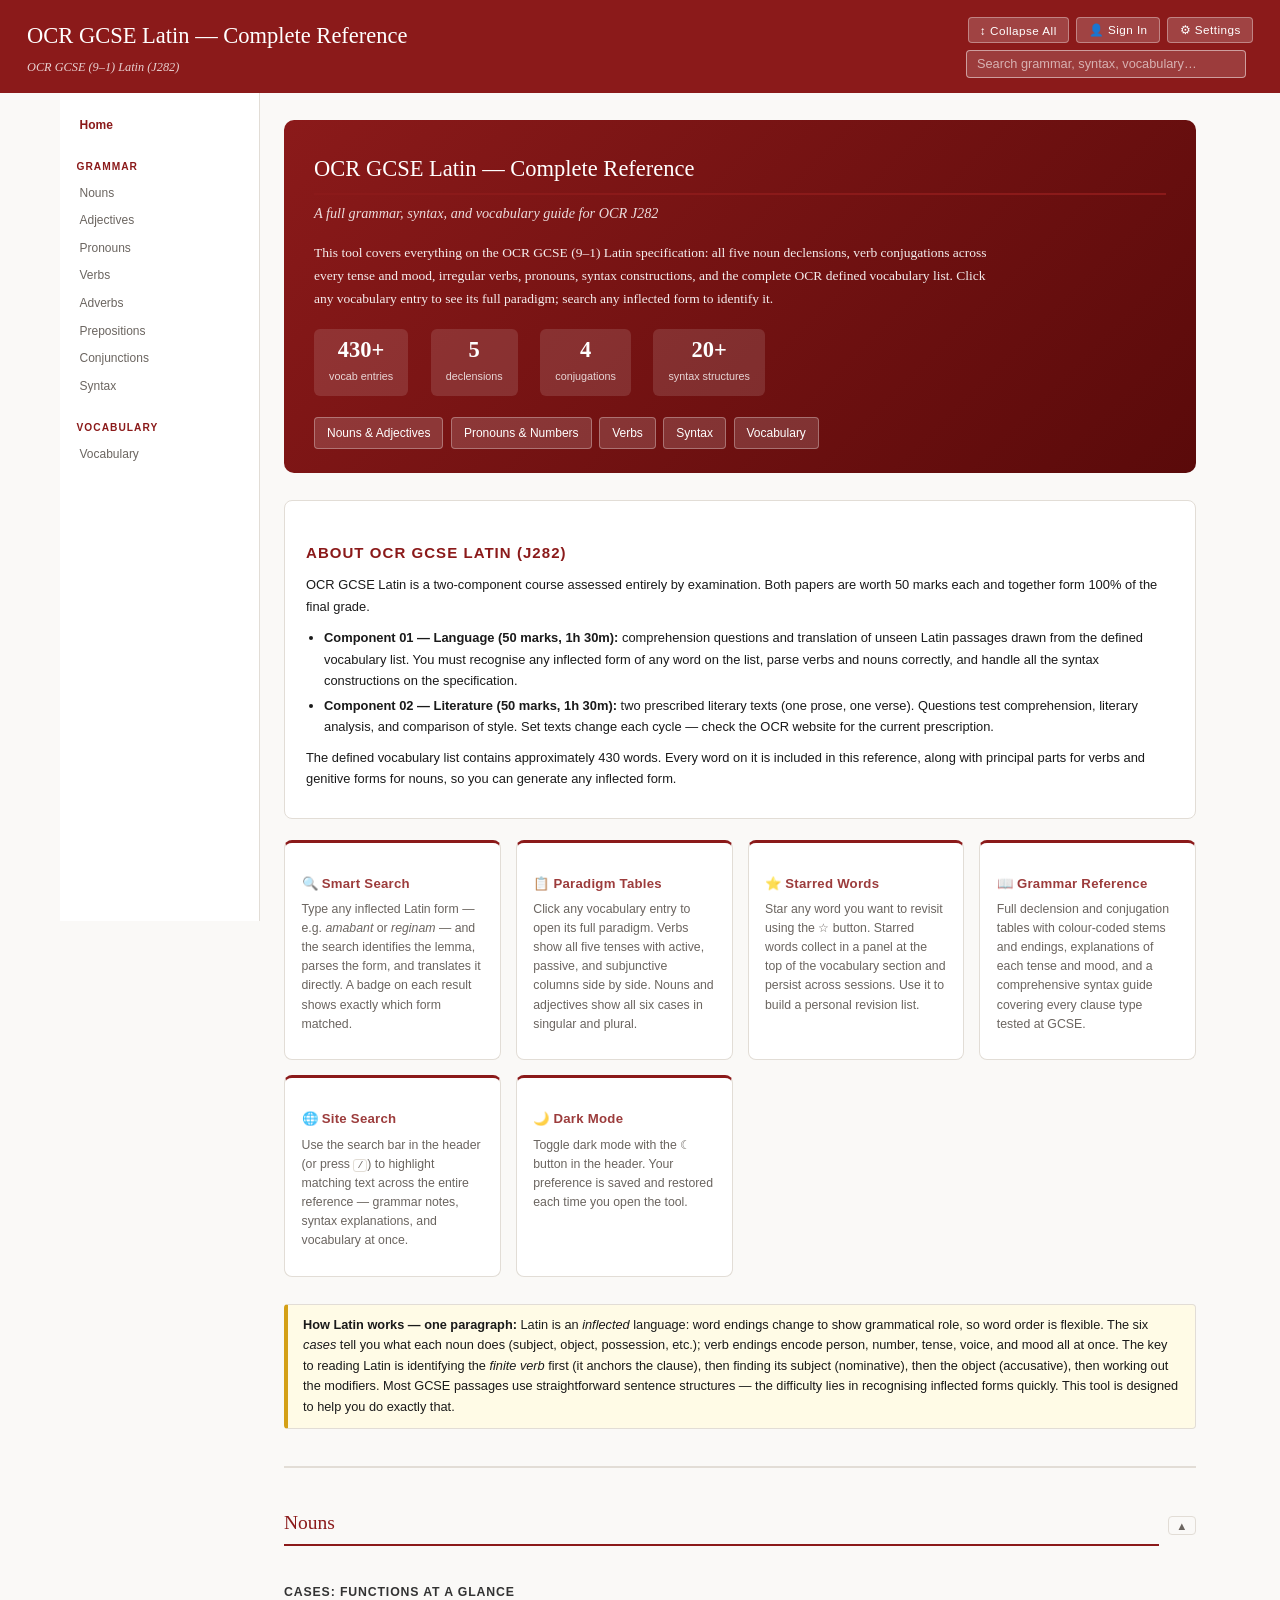
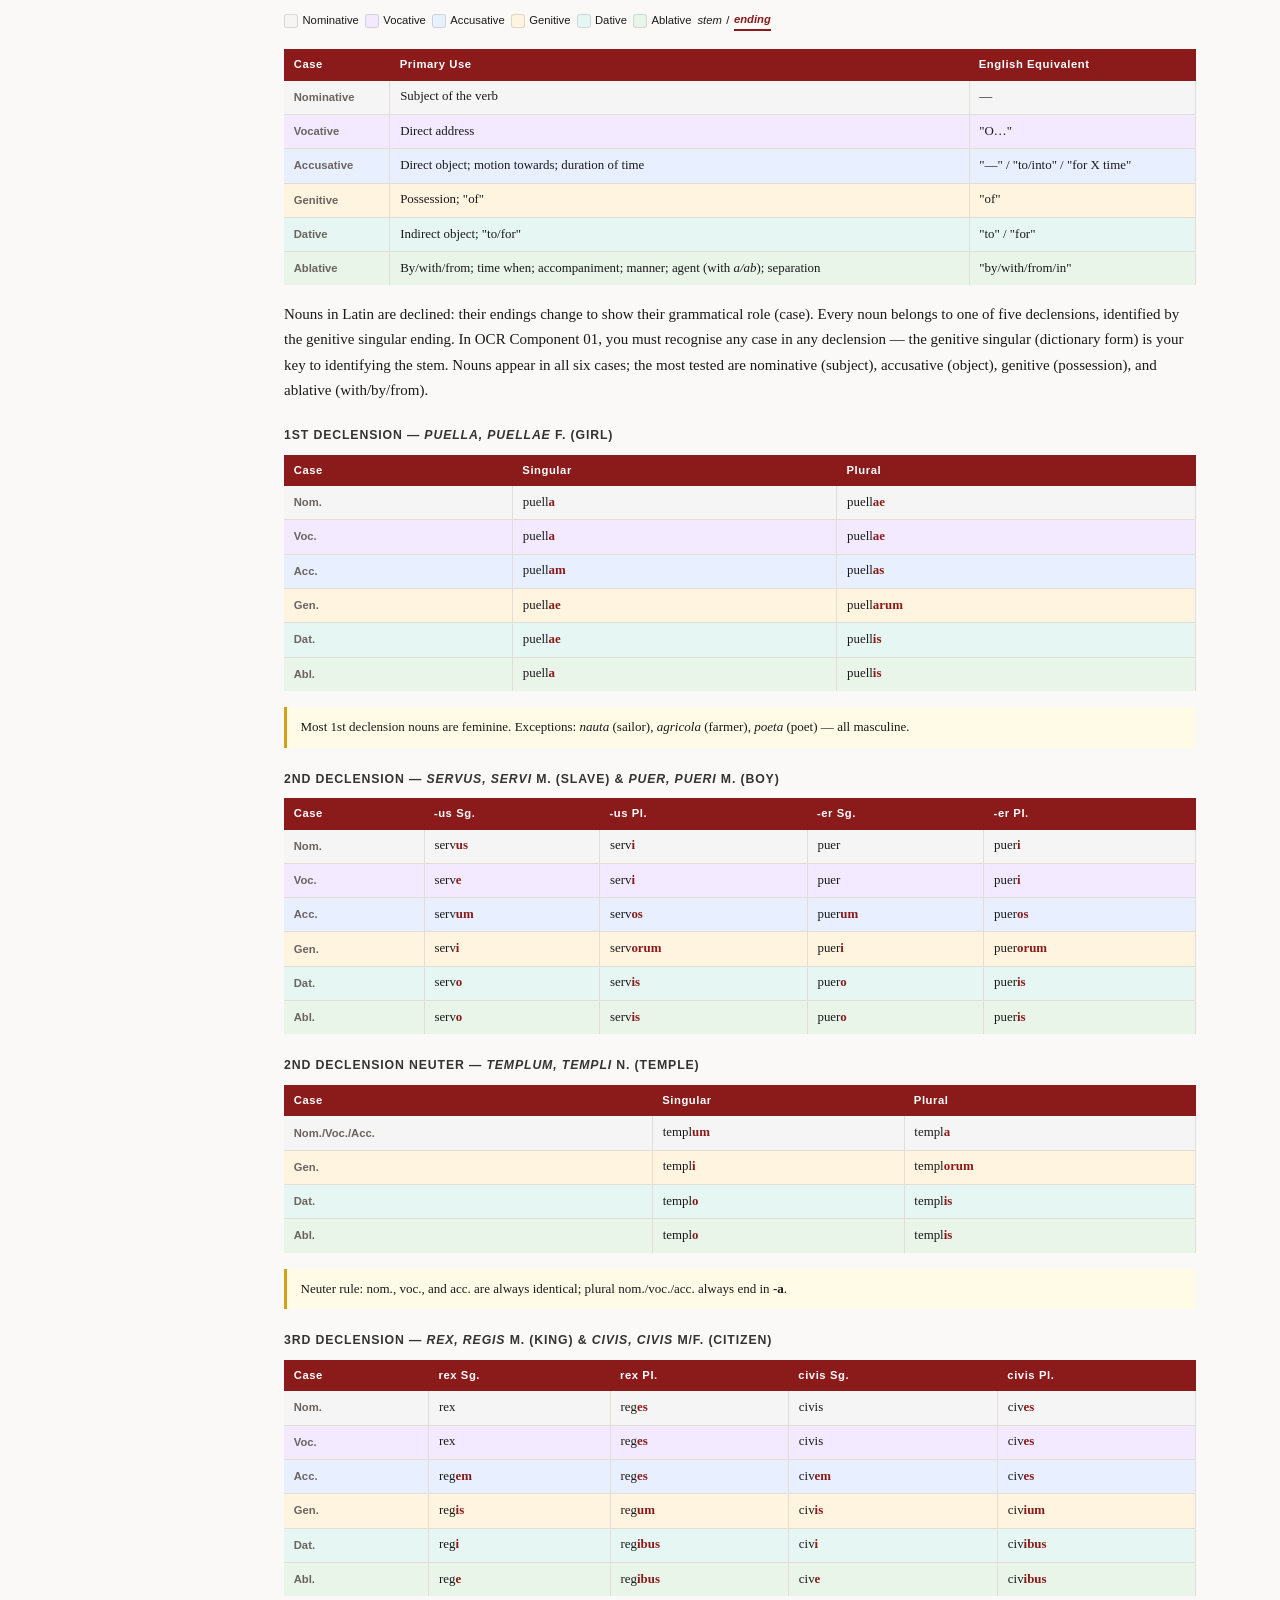
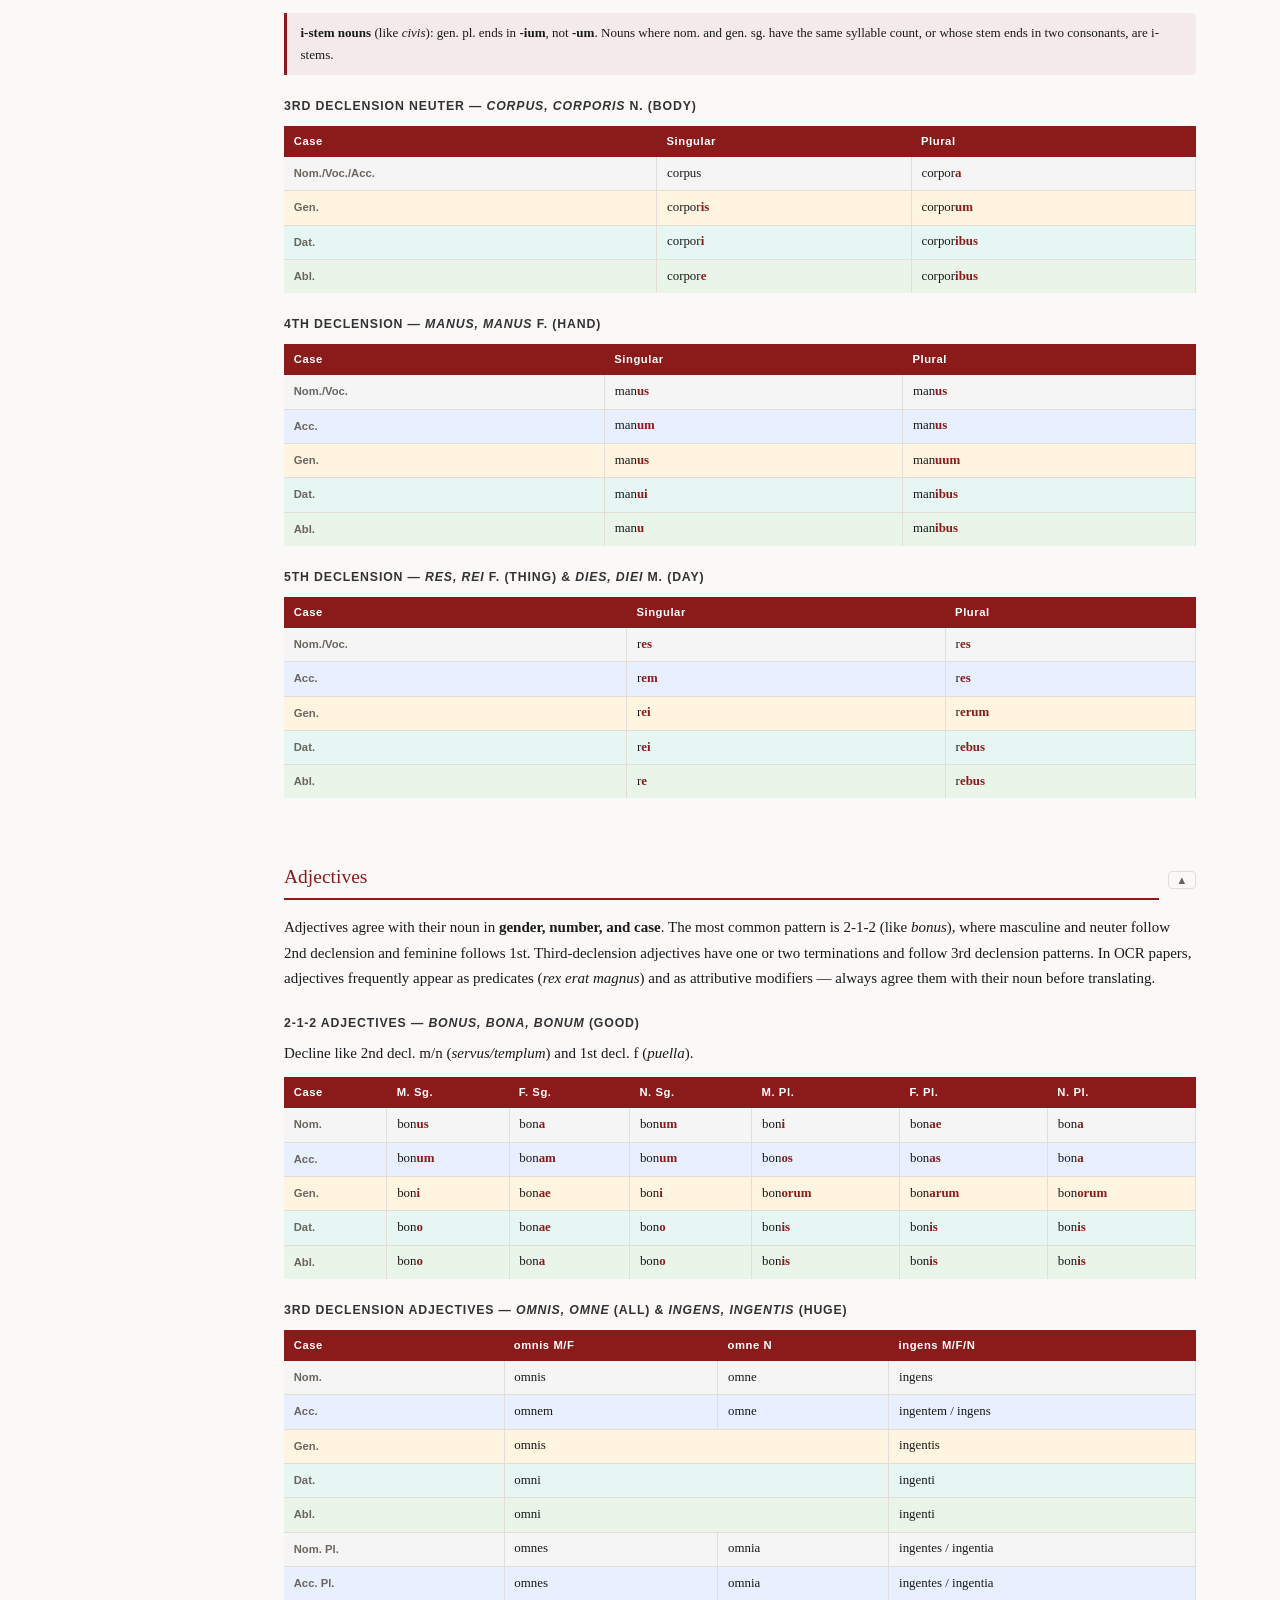
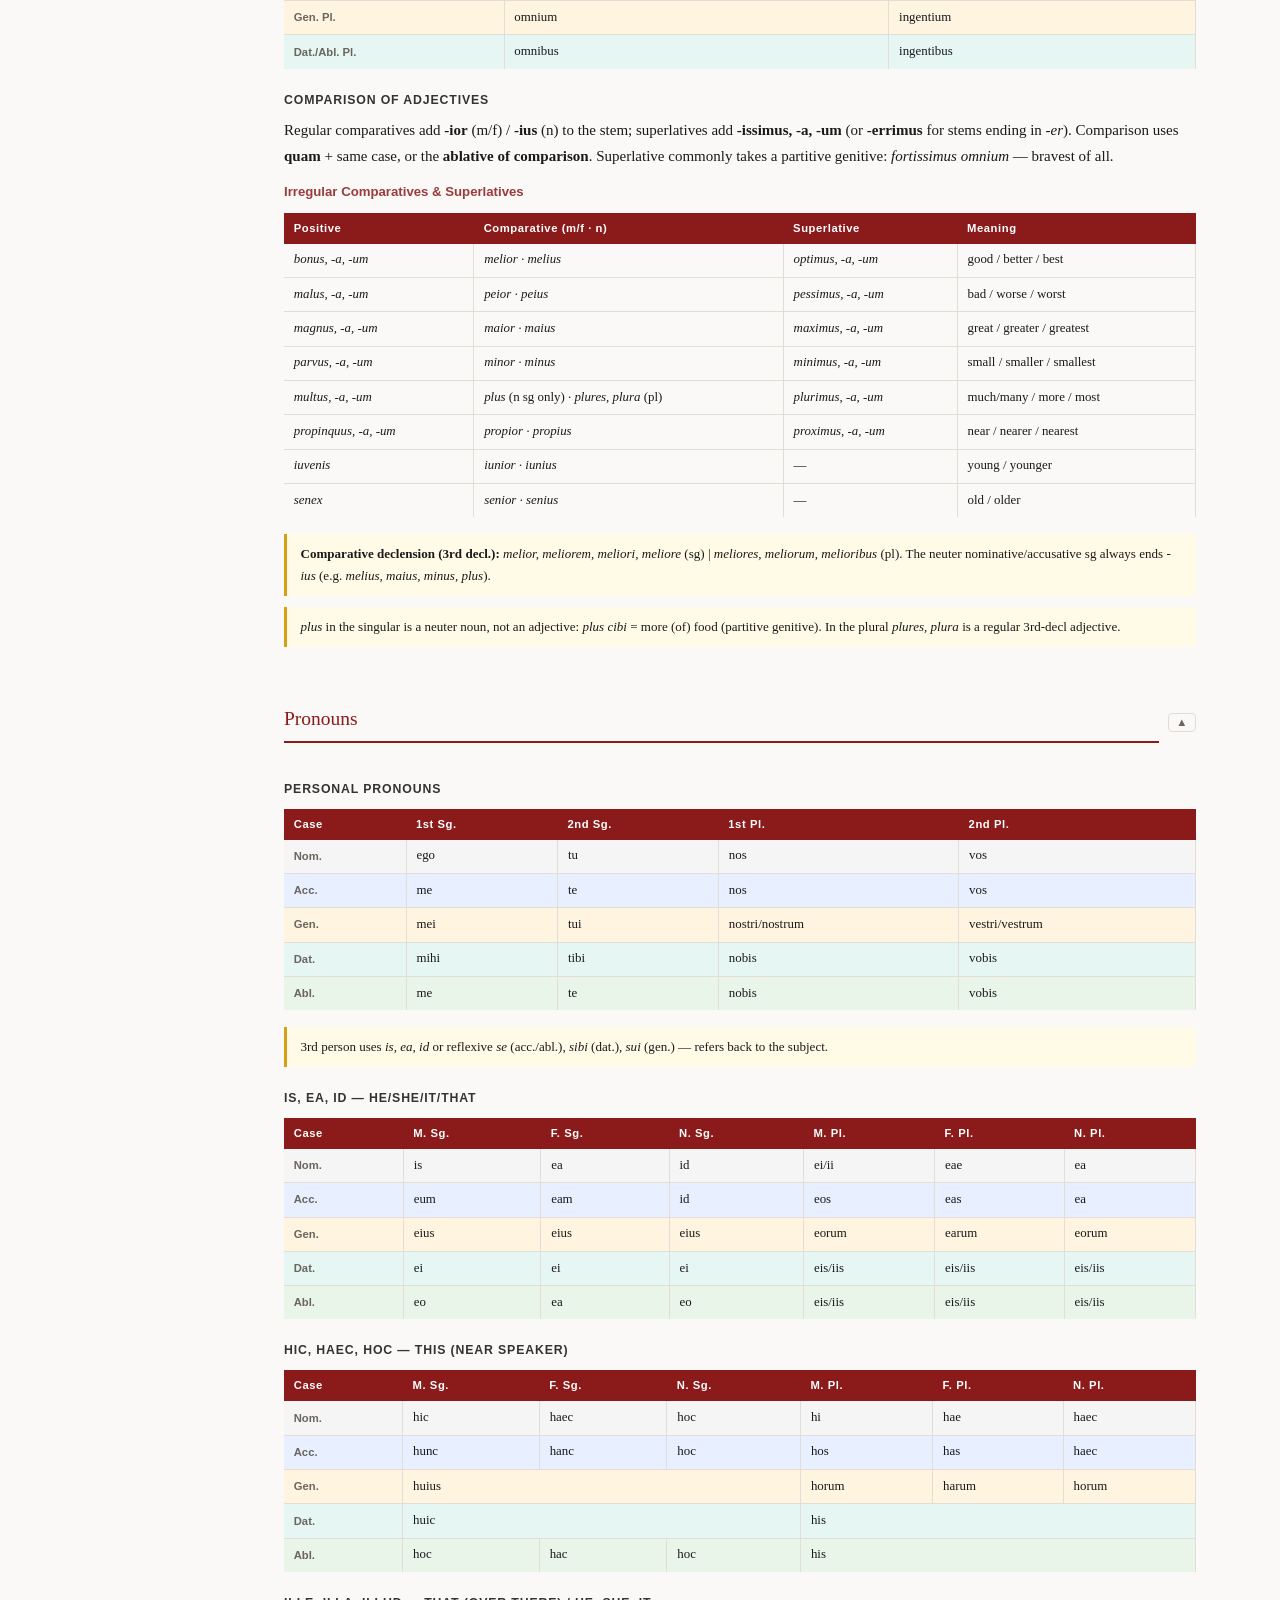
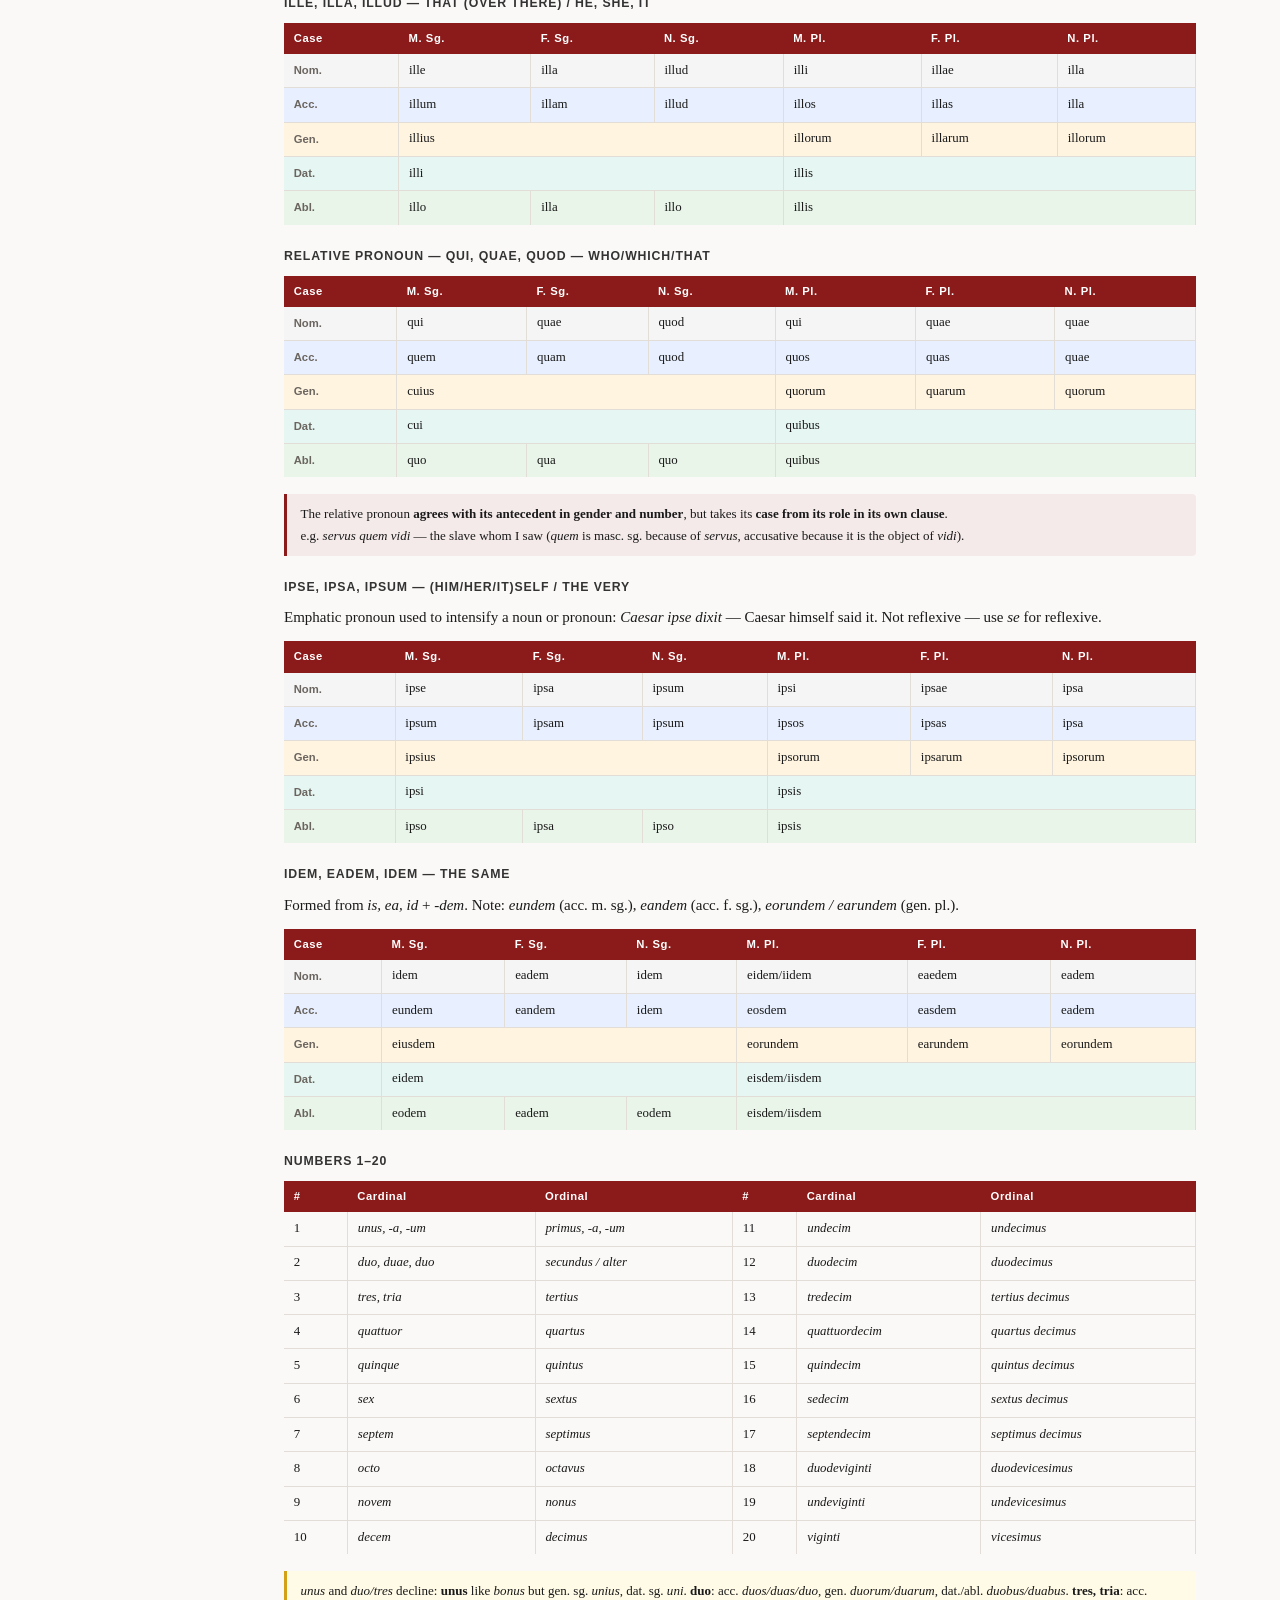
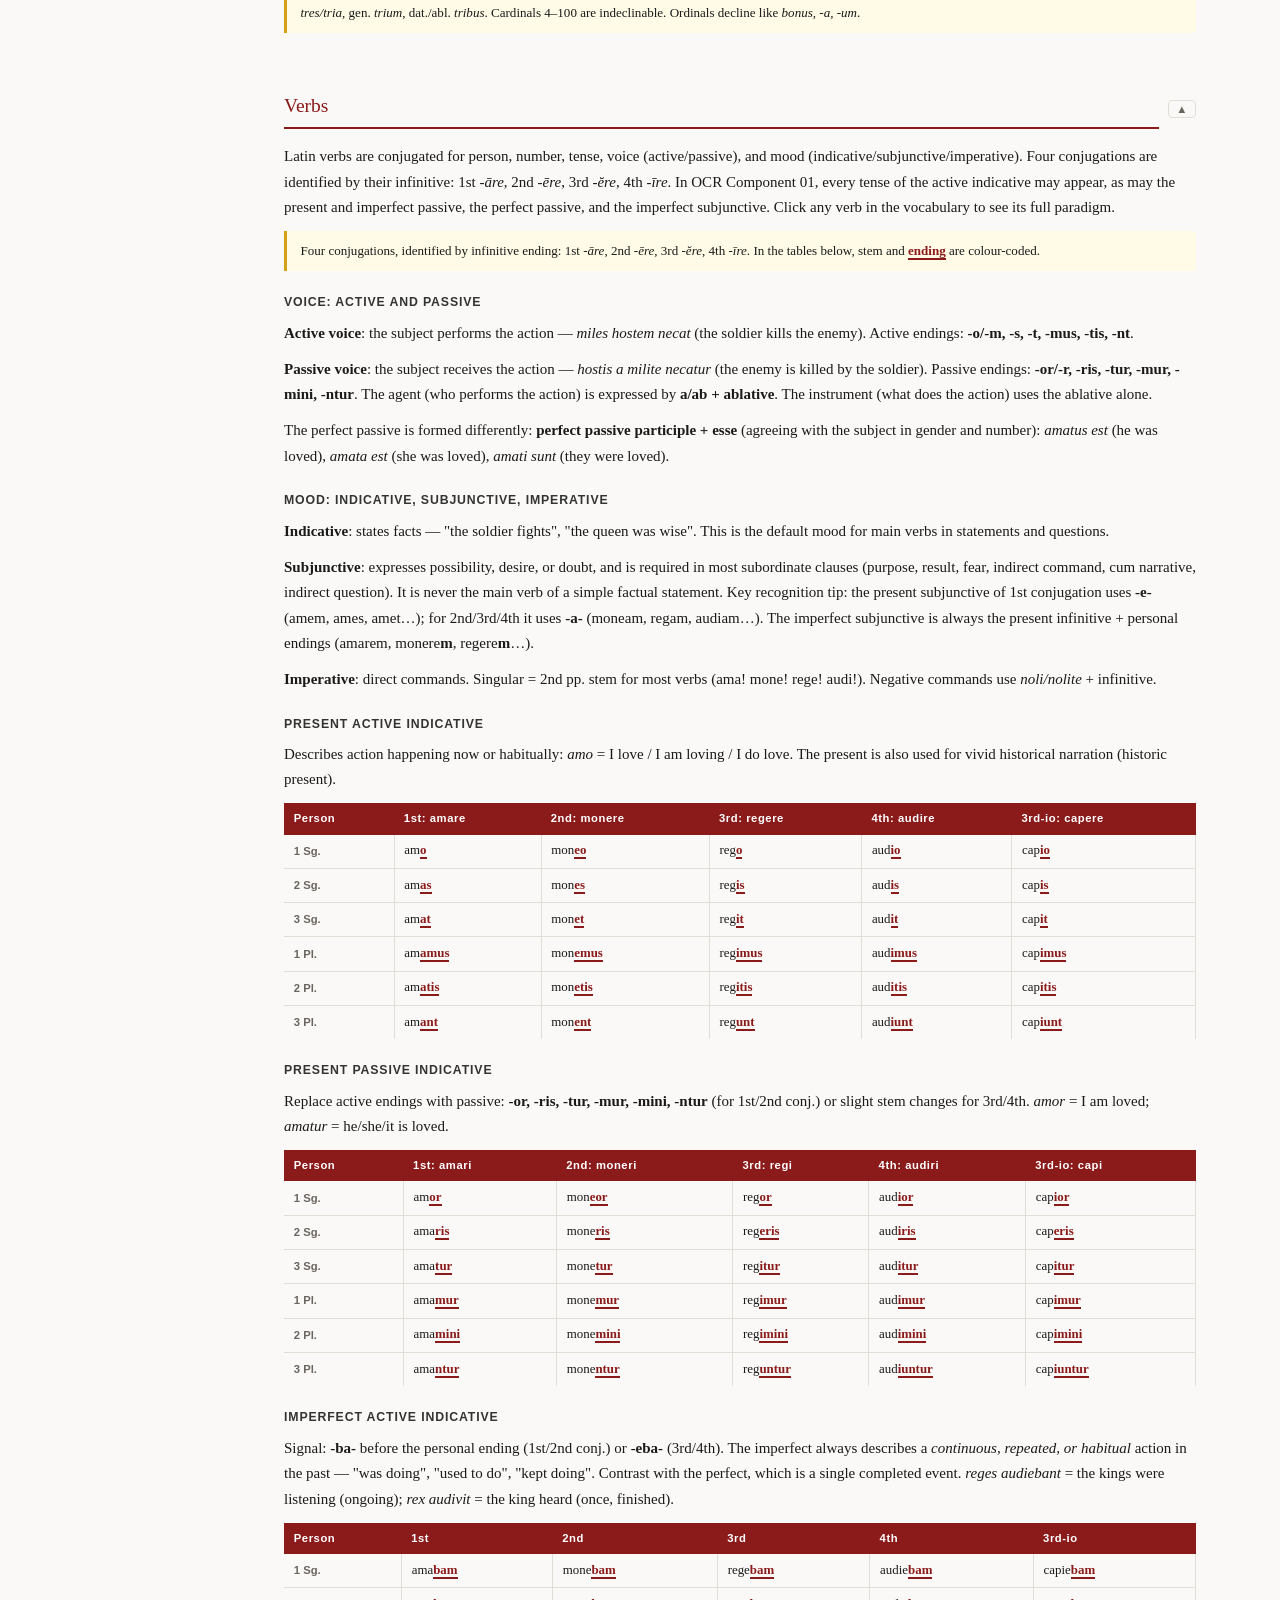
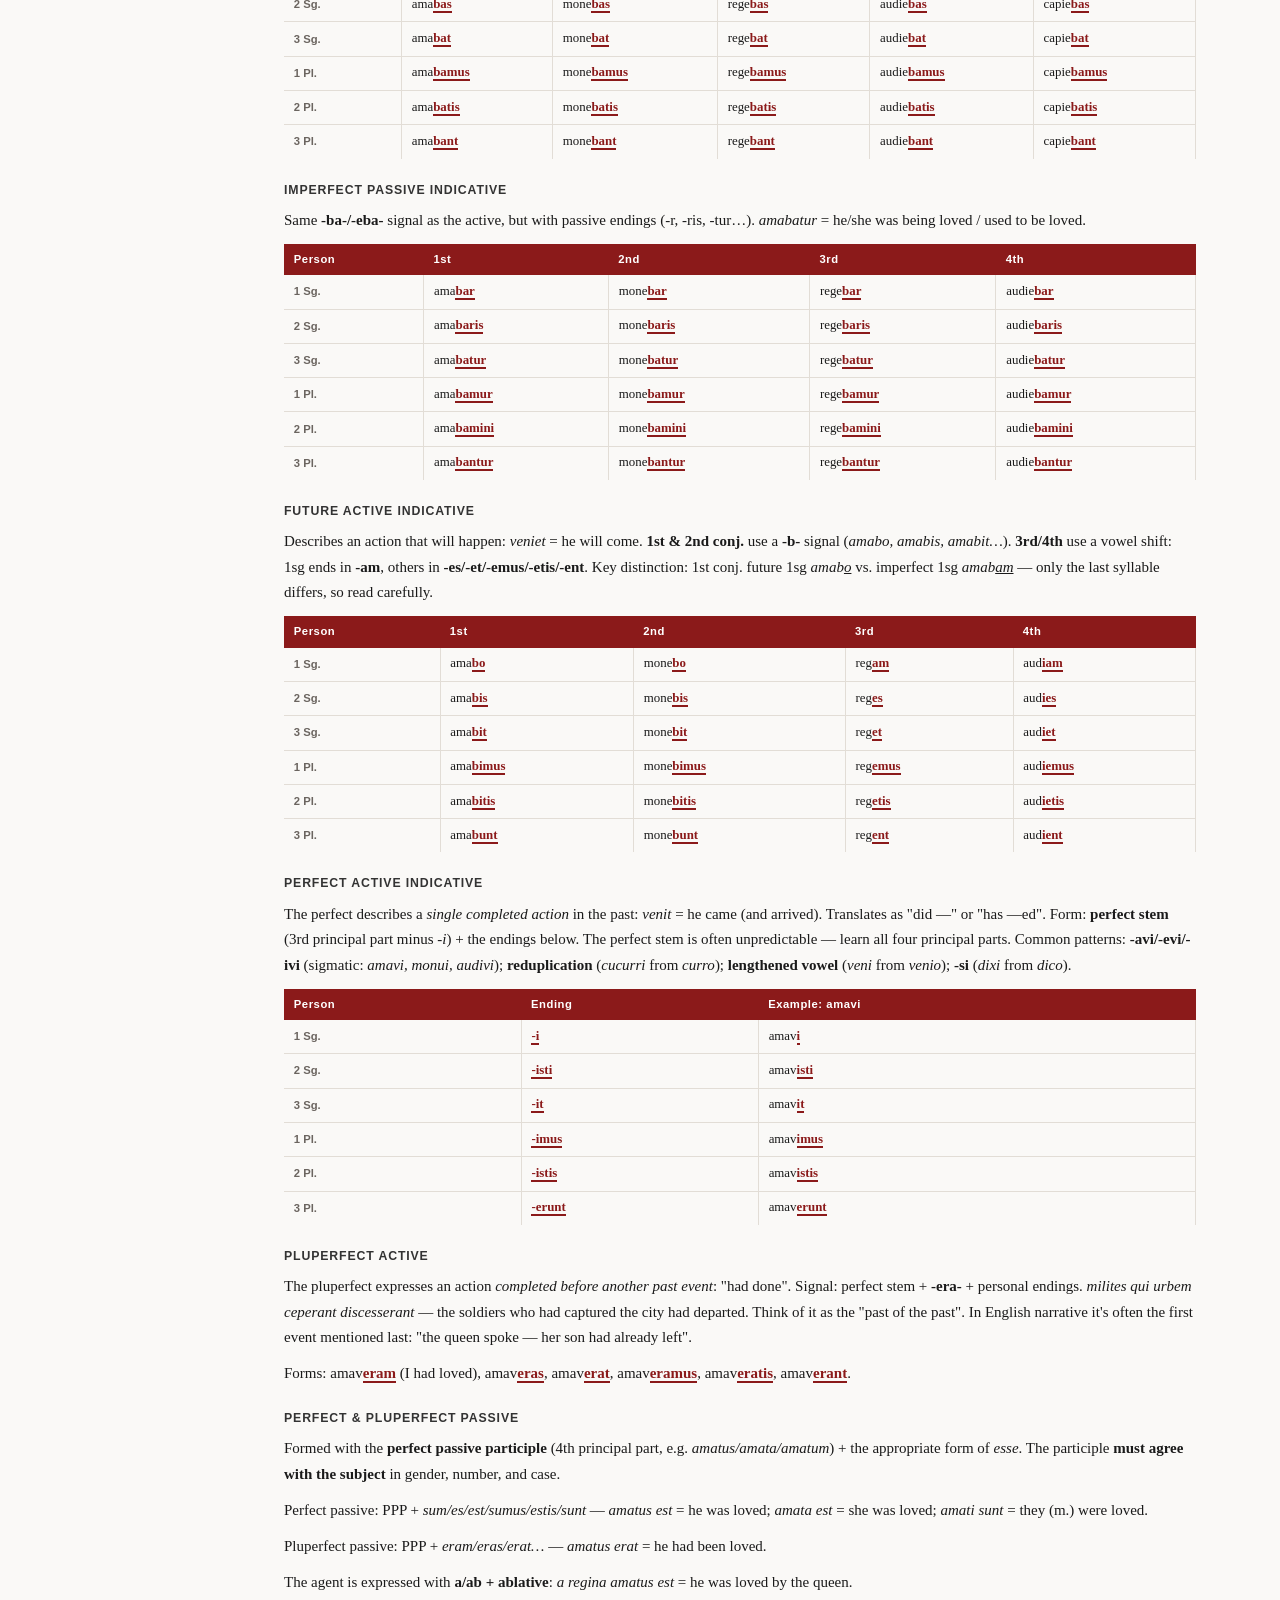
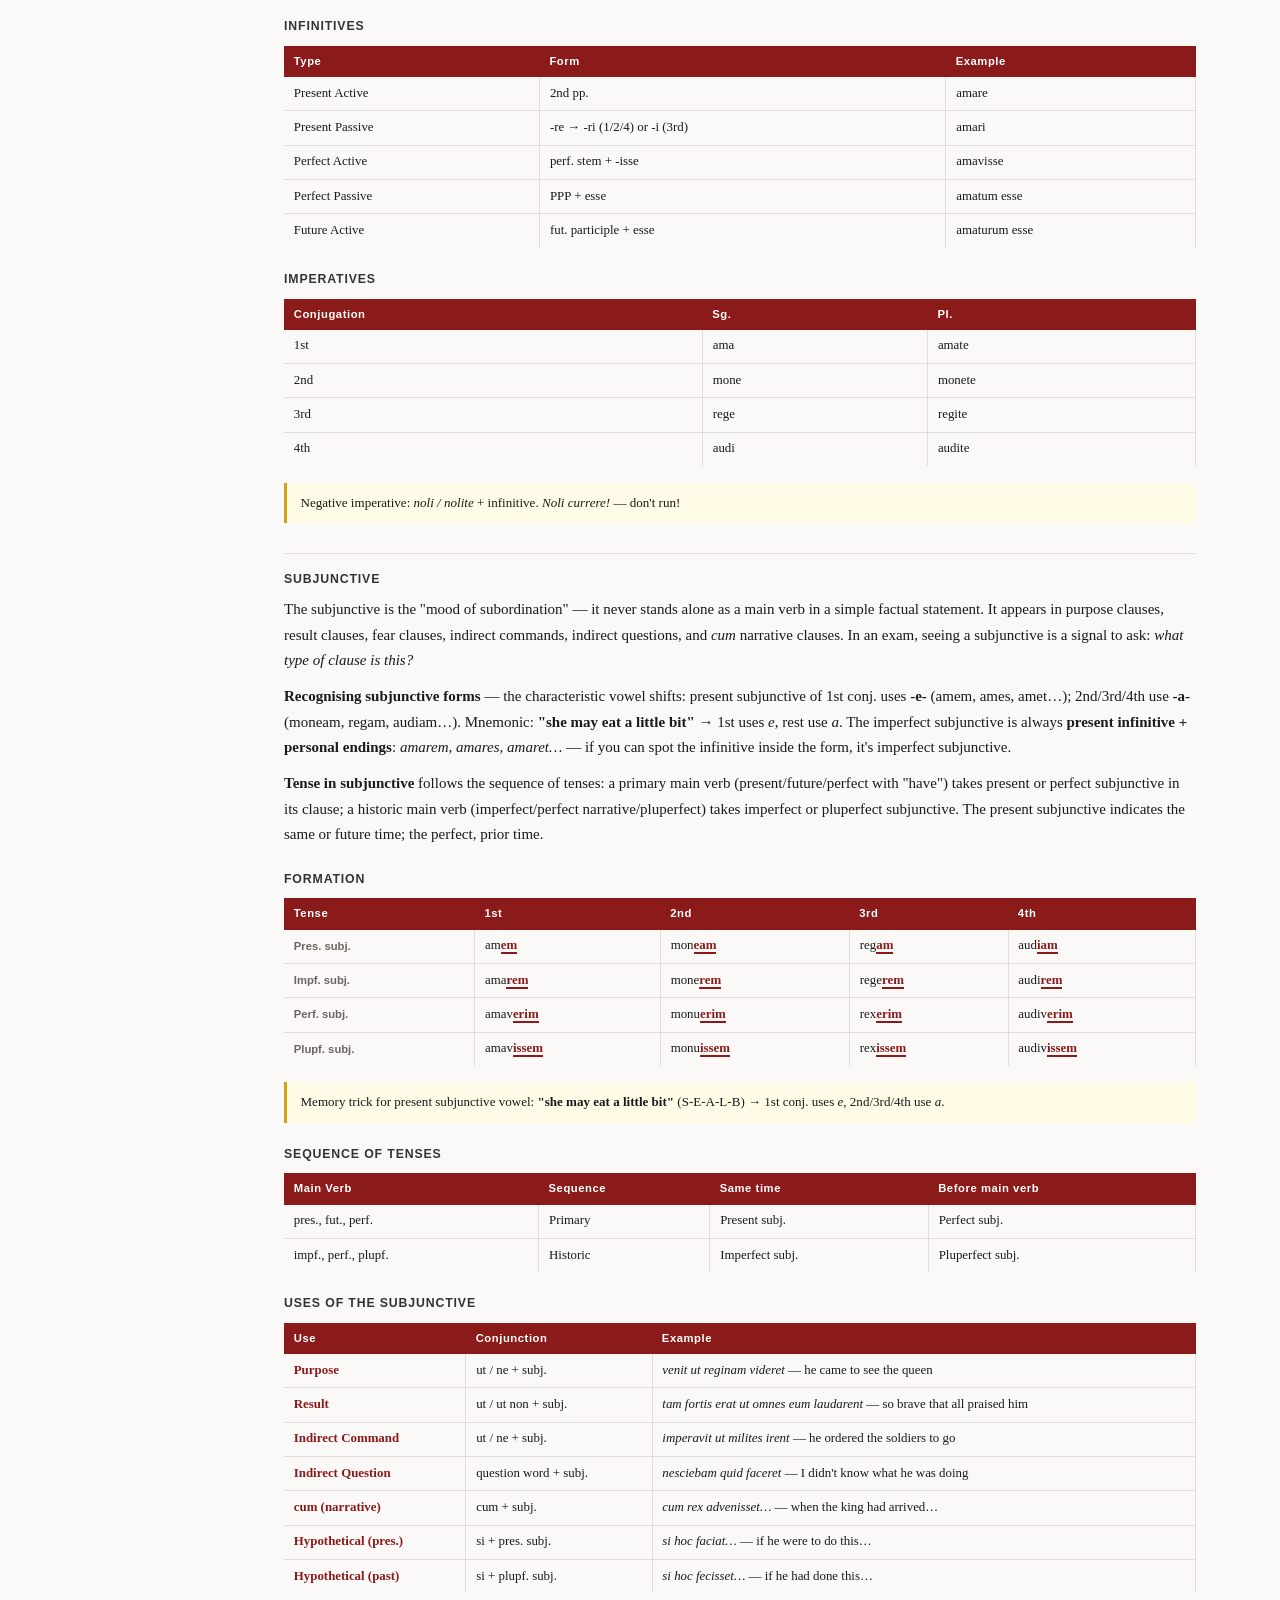
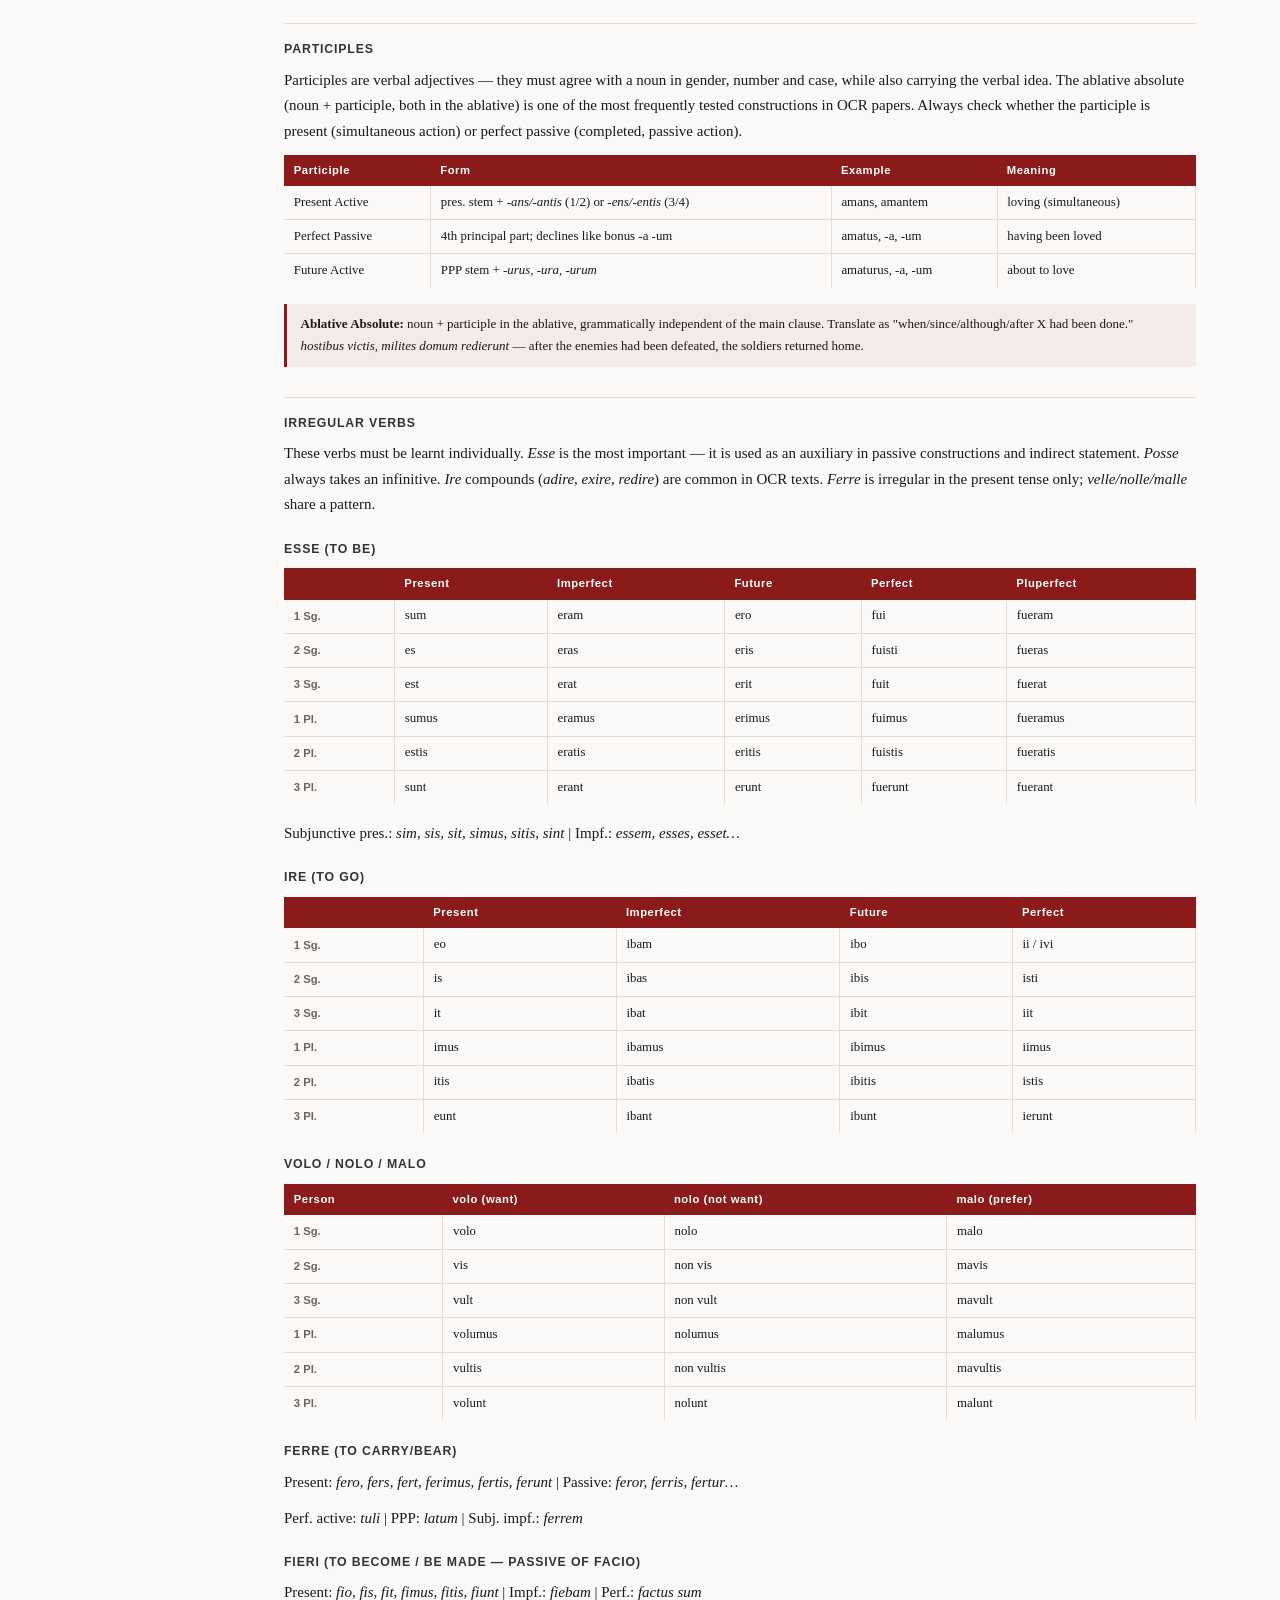
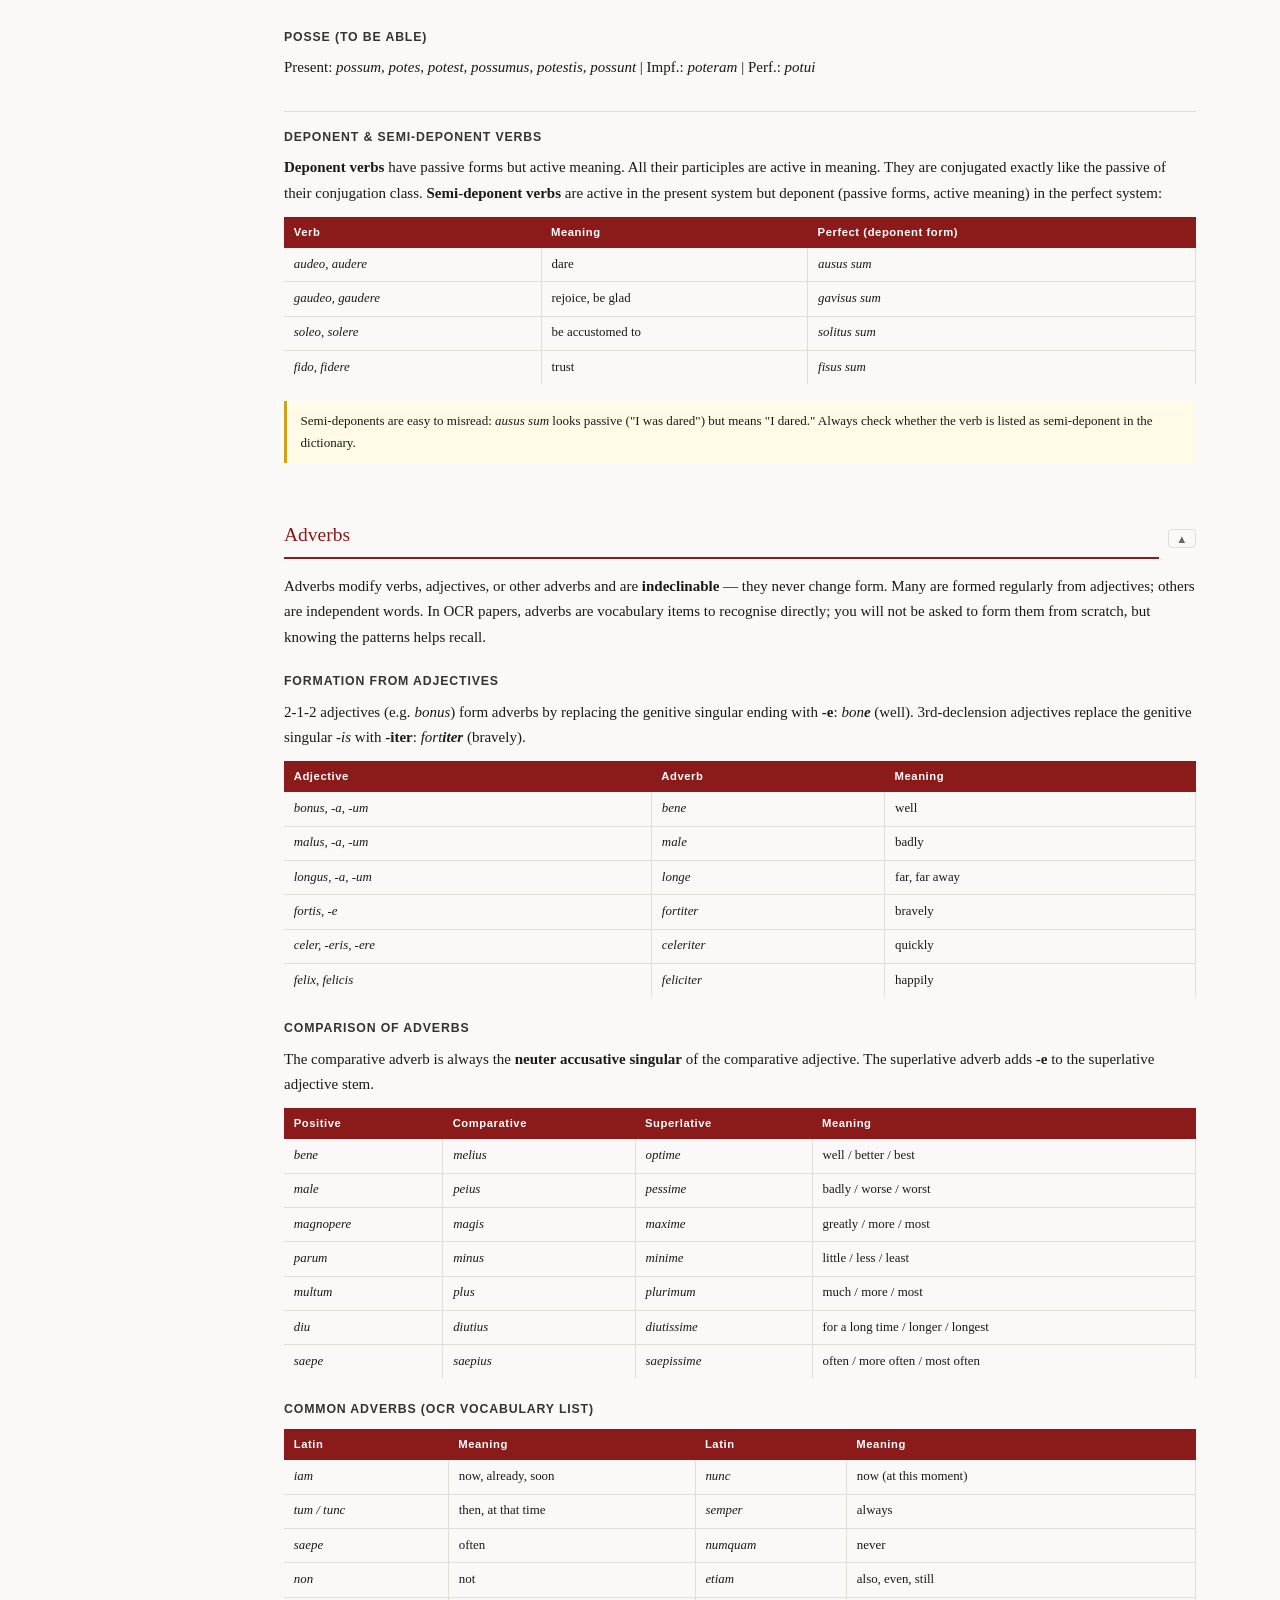
==== commit b3f6688b: "Add files via upload" ====
--- a/igcse_latin.html
+++ b/igcse_latin.html
@@ -814,7 +814,137 @@
 /* Filter button: needs overflow:hidden for ripple */
 .vf-btn { position: relative; overflow: hidden; }
 
+/* ── AUTH MODAL ──────────────────────────────────── */
+.auth-modal-overlay {
+  display: none;
+  position: fixed;
+  inset: 0;
+  background: rgba(0,0,0,0.52);
+  z-index: 1000;
+  align-items: center;
+  justify-content: center;
+}
+.auth-modal-overlay.open { display: flex; }
+.auth-modal {
+  background: var(--surface);
+  border: 1px solid var(--border);
+  border-radius: 10px;
+  padding: 2rem;
+  width: min(420px, calc(100vw - 2rem));
+  box-shadow: 0 8px 32px rgba(0,0,0,0.22);
+  font-family: sans-serif;
+  color: var(--text);
+  position: relative;
+}
+.auth-modal h2 { font-size: 1.2rem; margin: 0 0 1.2rem; font-weight: 600; }
+.auth-tabs { display: flex; margin-bottom: 1.4rem; border-bottom: 2px solid var(--border); }
+.auth-tab {
+  background: none;
+  border: none;
+  padding: 0.45rem 1.1rem 0.55rem;
+  cursor: pointer;
+  font-size: 0.88rem;
+  font-family: sans-serif;
+  color: var(--muted);
+  border-bottom: 2px solid transparent;
+  margin-bottom: -2px;
+  transition: color 0.12s;
+}
+.auth-tab.active { color: var(--accent); border-bottom-color: var(--accent); font-weight: 600; }
+.auth-field { margin-bottom: 0.9rem; }
+.auth-field label { display: block; font-size: 0.8rem; margin-bottom: 0.28rem; color: var(--muted); }
+.auth-field input {
+  width: 100%;
+  padding: 0.52rem 0.75rem;
+  border: 1px solid var(--border);
+  border-radius: 5px;
+  font-size: 0.9rem;
+  font-family: sans-serif;
+  background: var(--bg);
+  color: var(--text);
+  outline: none;
+  transition: border-color 0.12s;
+}
+.auth-field input:focus { border-color: var(--accent); }
+.auth-btn-primary {
+  width: 100%;
+  padding: 0.62rem;
+  background: var(--accent);
+  color: white;
+  border: none;
+  border-radius: 5px;
+  font-size: 0.9rem;
+  font-family: sans-serif;
+  cursor: pointer;
+  transition: opacity 0.15s;
+  margin-top: 0.2rem;
+}
+.auth-btn-primary:hover { opacity: 0.87; }
+.auth-btn-primary:disabled { opacity: 0.48; cursor: not-allowed; }
+.auth-divider {
+  text-align: center;
+  margin: 0.9rem 0;
+  color: var(--muted);
+  font-size: 0.8rem;
+  position: relative;
+}
+.auth-divider::before, .auth-divider::after {
+  content: '';
+  position: absolute;
+  top: 50%;
+  width: 42%;
+  height: 1px;
+  background: var(--border);
+}
+.auth-divider::before { left: 0; }
+.auth-divider::after { right: 0; }
+.auth-btn-google {
+  width: 100%;
+  padding: 0.58rem;
+  background: var(--surface);
+  border: 1px solid var(--border);
+  border-radius: 5px;
+  font-size: 0.86rem;
+  font-family: sans-serif;
+  cursor: pointer;
+  display: flex;
+  align-items: center;
+  justify-content: center;
+  gap: 0.55rem;
+  color: var(--text);
+  transition: background 0.12s;
+}
+.auth-btn-google:hover { background: var(--accent-light); }
+.auth-msg {
+  font-size: 0.8rem;
+  margin-top: 0.75rem;
+  padding: 0.48rem 0.65rem;
+  border-radius: 4px;
+  display: none;
+}
+.auth-msg.error { background: rgba(180,40,40,0.1); color: #b42828; display: block; }
+.auth-msg.success { background: rgba(40,160,90,0.1); color: #1a7a40; display: block; }
+[data-theme="dark"] .auth-msg.error { color: #e07070; }
+[data-theme="dark"] .auth-msg.success { color: #5ecf8a; }
+.auth-modal-close {
+  position: absolute;
+  top: 0.75rem;
+  right: 0.85rem;
+  background: none;
+  border: none;
+  font-size: 1.25rem;
+  cursor: pointer;
+  color: var(--muted);
+  line-height: 1;
+  padding: 0.2rem 0.4rem;
+}
+.auth-modal-close:hover { color: var(--text); }
+.auth-signed-in-info { margin-bottom: 1rem; font-size: 0.88rem; }
+.auth-signed-in-info strong { color: var(--accent); }
+.auth-signed-in-note { margin-bottom: 1.2rem; font-size: 0.8rem; color: var(--muted); line-height: 1.5; }
+
 </style>
+<script src="supabase.min.js"></script>
 </head>
 <body>
 
@@ -826,6 +956,7 @@
   <div class="header-right">
     <div class="header-controls">
       <button class="btn-toggle" id="collapseAllBtn" title="Collapse all sections">↕ Collapse All</button>
+      <button class="btn-toggle" id="authBtn" title="Account">👤 Sign In</button>
       <div style="position:relative">
         <button class="btn-toggle" id="settingsBtn" title="Settings">⚙ Settings</button>
         <div id="settings-panel" class="settings-panel" hidden>
@@ -2318,6 +2449,240 @@
 </div>
 
 <script>
+// ── SUPABASE CONFIG ──────────────────────────────────────────────
+// Replace the two strings below with your Supabase project URL and anon key.
+// See SUPABASE_SETUP.md for step-by-step instructions.
+const SUPABASE_URL      = 'https://tvmocqvqnncgkiurmjik.supabase.co';
+const SUPABASE_ANON_KEY = 'eyJhbGciOiJIUzI1NiIsInR5cCI6IkpXVCJ9.eyJpc3MiOiJzdXBhYmFzZSIsInJlZiI6InR2bW9jcXZxbm5jZ2tpdXJtamlrIiwicm9sZSI6ImFub24iLCJpYXQiOjE3ODA5ODI2NjEsImV4cCI6MjA5NjU1ODY2MX0.C097y7ca2uosDUe6i0vbzmFkzs0hGQnShS1KmUEgjEg';
+
+const _sb = (typeof supabase !== 'undefined')
+  ? supabase.createClient(SUPABASE_URL, SUPABASE_ANON_KEY)
+  : null;
+let _currentUser = null;
+let _syncTimer   = null;
+
+// ── CLOUD STATE HELPERS ──────────────────────────────────────────
+function _getLocalState() {
+  return {
+    starred:   JSON.parse(localStorage.getItem('latin-starred') || '[]'),
+    theme:     localStorage.getItem('latin-theme')    || 'light',
+    font_size: parseInt(localStorage.getItem('latin-font-size') || '15', 10),
+    vol:       parseInt(localStorage.getItem('latin-vol')       || '50', 10),
+  };
+}
+
+async function _syncToCloud() {
+  if (!_sb || !_currentUser) return;
+  const s = _getLocalState();
+  await _sb.from('user_data').upsert({
+    id:         _currentUser.id,
+    starred:    s.starred,
+    theme:      s.theme,
+    font_size:  s.font_size,
+    vol:        s.vol,
+    updated_at: new Date().toISOString(),
+  });
+}
+
+// Debounced — call after any localStorage write; batches rapid slider changes
+function scheduleSyncToCloud() {
+  if (!_sb || !_currentUser) return;
+  clearTimeout(_syncTimer);
+  _syncTimer = setTimeout(_syncToCloud, 1500);
+}
+
+async function _loadFromCloud() {
+  if (!_sb || !_currentUser) return;
+  const { data, error } = await _sb
+    .from('user_data')
+    .select('*')
+    .eq('id', _currentUser.id)
+    .single();
+  if (error || !data) return;
+
+  // Starred words
+  if (Array.isArray(data.starred) && data.starred.length > 0) {
+    localStorage.setItem('latin-starred', JSON.stringify(data.starred));
+    if (typeof starred !== 'undefined') {
+      starred = new Set(data.starred);
+      document.querySelectorAll('.vocab-entry').forEach(entry => {
+        const lat = entry.querySelector('.lat')?.textContent || '';
+        const sb  = entry.querySelector('.star-btn');
+        if (!sb) return;
+        if (starred.has(lat)) { sb.textContent = '★'; sb.classList.add('starred'); }
+        else                  { sb.textContent = '☆'; sb.classList.remove('starred'); }
+      });
+      if (typeof updateStarredSection === 'function') updateStarredSection();
+    }
+  }
+
+  // Theme
+  if (data.theme) {
+    localStorage.setItem('latin-theme', data.theme);
+    const html = document.documentElement;
+    const btn  = document.getElementById('darkModeBtn');
+    if (data.theme === 'dark') {
+      html.dataset.theme = 'dark';
+      if (btn) btn.textContent = '☀ Light';
+    } else {
+      html.dataset.theme = '';
+      if (btn) btn.textContent = '☾ Dark';
+    }
+  }
+
+  // Font size
+  if (data.font_size) {
+    localStorage.setItem('latin-font-size', data.font_size);
+    document.documentElement.style.fontSize = data.font_size + 'px';
+    const sl = document.getElementById('font-size-slider');
+    const vl = document.getElementById('font-size-val');
+    if (sl) sl.value = data.font_size;
+    if (vl) vl.textContent = data.font_size + 'px';
+  }
+
+  // Volume
+  if (data.vol != null) {
+    localStorage.setItem('latin-vol', data.vol);
+    if (typeof SFX !== 'undefined') SFX.setVol(data.vol / 100);
+    const sl   = document.getElementById('vol-slider');
+    const vl   = document.getElementById('vol-val');
+    const icon = document.getElementById('vol-icon');
+    if (sl) sl.value = data.vol;
+    if (vl) vl.textContent = data.vol + '%';
+    if (icon) {
+      const v = data.vol;
+      icon.textContent = (v === 0 ? '🔇' : v < 35 ? '🔈' : v < 70 ? '🔉' : '🔊') + ' Volume';
+    }
+  }
+}
+
+// ── AUTH MODAL ───────────────────────────────────────────────────
+(function() {
+  if (!_sb) {
+    // Supabase CDN failed to load — hide auth button gracefully
+    const btn = document.getElementById('authBtn');
+    if (btn) btn.style.display = 'none';
+    return;
+  }
+  const overlay       = document.getElementById('authModalOverlay');
+  const closeBtn      = document.getElementById('authModalClose');
+  const authBtn       = document.getElementById('authBtn');
+  const tabSignIn     = document.getElementById('authTabSignIn');
+  const tabSignUp     = document.getElementById('authTabSignUp');
+  const tabs          = document.getElementById('authTabs');
+  const panelSignIn   = document.getElementById('authPanelSignIn');
+  const panelSignUp   = document.getElementById('authPanelSignUp');
+  const panelSignedIn = document.getElementById('authPanelSignedIn');
+  const msgEl         = document.getElementById('authMsg');
+
+  function showMsg(text, type) { msgEl.textContent = text; msgEl.className = 'auth-msg ' + type; }
+  function clearMsg()          { msgEl.className = 'auth-msg'; msgEl.textContent = ''; }
+
+  function openModal()  { overlay.classList.add('open'); clearMsg(); }
+  function closeModal() { overlay.classList.remove('open'); }
+
+  authBtn.addEventListener('click', openModal);
+  closeBtn.addEventListener('click', closeModal);
+  overlay.addEventListener('click', e => { if (e.target === overlay) closeModal(); });
+  document.addEventListener('keydown', e => {
+    if (e.key === 'Escape' && overlay.classList.contains('open')) closeModal();
+  });
+
+  // Tab switching
+  tabSignIn.addEventListener('click', () => {
+    tabSignIn.classList.add('active'); tabSignUp.classList.remove('active');
+    panelSignIn.style.display = ''; panelSignUp.style.display = 'none';
+    clearMsg();
+  });
+  tabSignUp.addEventListener('click', () => {
+    tabSignUp.classList.add('active'); tabSignIn.classList.remove('active');
+    panelSignUp.style.display = ''; panelSignIn.style.display = 'none';
+    clearMsg();
+  });
+
+  // Email sign-in
+  async function doSignIn() {
+    const email    = document.getElementById('authEmail').value.trim();
+    const password = document.getElementById('authPassword').value;
+    if (!email || !password) { showMsg('Enter your email and password.', 'error'); return; }
+    const btn = document.getElementById('authSignInBtn');
+    btn.disabled = true; btn.textContent = 'Signing in…';
+    const { error } = await _sb.auth.signInWithPassword({ email, password });
+    btn.disabled = false; btn.textContent = 'Sign In';
+    if (error) showMsg(error.message, 'error');
+    else closeModal();
+  }
+  document.getElementById('authSignInBtn').addEventListener('click', doSignIn);
+  document.getElementById('authEmail').addEventListener('keydown', e => { if (e.key === 'Enter') doSignIn(); });
+  document.getElementById('authPassword').addEventListener('keydown', e => { if (e.key === 'Enter') doSignIn(); });
+
+  // Email sign-up
+  async function doSignUp() {
+    const email    = document.getElementById('authEmailUp').value.trim();
+    const password = document.getElementById('authPasswordUp').value;
+    if (!email || !password) { showMsg('Enter your email and password.', 'error'); return; }
+    if (password.length < 6) { showMsg('Password must be at least 6 characters.', 'error'); return; }
+    const btn = document.getElementById('authSignUpBtn');
+    btn.disabled = true; btn.textContent = 'Creating account…';
+    const { error } = await _sb.auth.signUp({ email, password });
+    btn.disabled = false; btn.textContent = 'Create Account';
+    if (error) showMsg(error.message, 'error');
+    else showMsg('Check your email to confirm your account, then sign in.', 'success');
+  }
+  document.getElementById('authSignUpBtn').addEventListener('click', doSignUp);
+  document.getElementById('authPasswordUp').addEventListener('keydown', e => { if (e.key === 'Enter') doSignUp(); });
+
+  // Google OAuth
+  async function signInWithGoogle() {
+    const { error } = await _sb.auth.signInWithOAuth({
+      provider: 'google',
+      options: { redirectTo: window.location.href }
+    });
+    if (error) showMsg(error.message, 'error');
+  }
+  document.getElementById('authGoogleBtn').addEventListener('click', signInWithGoogle);
+  document.getElementById('authGoogleBtnUp').addEventListener('click', signInWithGoogle);
+
+  // Sign out
+  document.getElementById('authSignOutBtn').addEventListener('click', async () => {
+    await _sb.auth.signOut();
+    closeModal();
+  });
+
+  // Update header button + modal panels based on auth state
+  function updateAuthUI() {
+    if (_currentUser) {
+      const name = _currentUser.email?.split('@')[0] || 'Account';
+      authBtn.textContent = '👤 ' + name;
+      tabs.style.display          = 'none';
+      panelSignIn.style.display   = 'none';
+      panelSignUp.style.display   = 'none';
+      panelSignedIn.style.display = '';
+      document.getElementById('authUserEmail').textContent = _currentUser.email || '';
+    } else {
+      authBtn.textContent = '👤 Sign In';
+      tabs.style.display          = '';
+      panelSignedIn.style.display = 'none';
+      panelSignIn.style.display   = '';
+      tabSignIn.classList.add('active'); tabSignUp.classList.remove('active');
+    }
+  }
+
+  // Auth state listener (fires on sign-in, sign-out, token refresh)
+  _sb.auth.onAuthStateChange(async (event, session) => {
+    _currentUser = session?.user ?? null;
+    updateAuthUI();
+    if (event === 'SIGNED_IN') await _loadFromCloud();
+  });
+
+  // Restore session on page load (handles OAuth redirect)
+  _sb.auth.getSession().then(({ data: { session } }) => {
+    _currentUser = session?.user ?? null;
+    updateAuthUI();
+    if (_currentUser) _loadFromCloud();
+  });
+})();
+
 // ── HEADER HEIGHT SYNC ───────────────────────────────────────────
 // ── GLOBAL SEARCH ────────────────────────────────────────────────
 (function() {
@@ -2446,10 +2811,12 @@
   slider.addEventListener('input', () => {
     applyFontSize(slider.value);
     localStorage.setItem('latin-font-size', slider.value);
+    scheduleSyncToCloud();
   });
   document.getElementById('font-size-reset').addEventListener('click', () => {
     applyFontSize(15);
     localStorage.removeItem('latin-font-size');
+    scheduleSyncToCloud();
   });
 
   // Reset starred
@@ -2477,6 +2844,7 @@
     html.dataset.theme = isDark ? '' : 'dark';
     btn.textContent = isDark ? '☾ Dark' : '☀ Light';
     localStorage.setItem('latin-theme', isDark ? 'light' : 'dark');
+    scheduleSyncToCloud();
     SFX.darkToggle();
   });
 })();
@@ -2715,7 +3083,7 @@
 // ── STAR FEATURE ─────────────────────────────────────────────────
 let starred = new Set(JSON.parse(localStorage.getItem('latin-starred') || '[]'));
 
-function saveStarred() { localStorage.setItem('latin-starred', JSON.stringify([...starred])); }
+function saveStarred() { localStorage.setItem('latin-starred', JSON.stringify([...starred])); scheduleSyncToCloud(); }
 
 function updateStarredSection() {
   const sec  = document.getElementById('starred-section');
@@ -3866,6 +4234,7 @@
     volVal.textContent = v + '%';
     volIcon.textContent = iconFor(v) + ' Volume';
     localStorage.setItem('latin-vol', v);
+    scheduleSyncToCloud();
   }
   const saved = localStorage.getItem('latin-vol');
   applyVol(saved !== null ? Number(saved) : 50);
@@ -3874,5 +4243,64 @@
 
 </script>
 
+<!-- ── AUTH MODAL ──────────────────────────────────────────────── -->
+<div class="auth-modal-overlay" id="authModalOverlay">
+  <div class="auth-modal" role="dialog" aria-modal="true" aria-labelledby="authModalTitle">
+    <button class="auth-modal-close" id="authModalClose" aria-label="Close">×</button>
+    <h2 id="authModalTitle">Account</h2>
+
+    <!-- Sign-in / sign-up tabs (hidden when signed in) -->
+    <div class="auth-tabs" id="authTabs">
+      <button class="auth-tab active" id="authTabSignIn">Sign In</button>
+      <button class="auth-tab" id="authTabSignUp">Sign Up</button>
+    </div>
+
+    <!-- Sign-in panel -->
+    <div id="authPanelSignIn">
+      <div class="auth-field">
+        <label for="authEmail">Email</label>
+        <input type="email" id="authEmail" placeholder="you@example.com" autocomplete="email">
+      </div>
+      <div class="auth-field">
+        <label for="authPassword">Password</label>
+        <input type="password" id="authPassword" placeholder="Password" autocomplete="current-password">
+      </div>
+      <button class="auth-btn-primary" id="authSignInBtn">Sign In</button>
+      <div class="auth-divider">or</div>
+      <button class="auth-btn-google" id="authGoogleBtn">
+        <svg width="17" height="17" viewBox="0 0 18 18" fill="none"><path fill="#4285F4" d="M16.51 8H8.98v3h4.3c-.18 1-.74 1.48-1.6 2.04v2.01h2.6a7.8 7.8 0 002.38-5.88c0-.57-.05-.66-.15-1.18z"/><path fill="#34A853" d="M8.98 17c2.16 0 3.97-.72 5.3-1.94l-2.6-2a4.8 4.8 0 01-7.18-2.54H1.83v2.07A8 8 0 008.98 17z"/><path fill="#FBBC05" d="M4.5 10.52a4.8 4.8 0 010-3.04V5.41H1.83a8 8 0 000 7.18l2.67-2.07z"/><path fill="#EA4335" d="M8.98 4.18c1.17 0 2.23.4 3.06 1.2l2.3-2.3A8 8 0 001.83 5.4L4.5 7.49a4.77 4.77 0 014.48-3.3z"/></svg>
+        Continue with Google
+      </button>
+    </div>
+
+    <!-- Sign-up panel -->
+    <div id="authPanelSignUp" style="display:none">
+      <div class="auth-field">
+        <label for="authEmailUp">Email</label>
+        <input type="email" id="authEmailUp" placeholder="you@example.com" autocomplete="email">
+      </div>
+      <div class="auth-field">
+        <label for="authPasswordUp">Password</label>
+        <input type="password" id="authPasswordUp" placeholder="At least 6 characters" autocomplete="new-password">
+      </div>
+      <button class="auth-btn-primary" id="authSignUpBtn">Create Account</button>
+      <div class="auth-divider">or</div>
+      <button class="auth-btn-google" id="authGoogleBtnUp">
+        <svg width="17" height="17" viewBox="0 0 18 18" fill="none"><path fill="#4285F4" d="M16.51 8H8.98v3h4.3c-.18 1-.74 1.48-1.6 2.04v2.01h2.6a7.8 7.8 0 002.38-5.88c0-.57-.05-.66-.15-1.18z"/><path fill="#34A853" d="M8.98 17c2.16 0 3.97-.72 5.3-1.94l-2.6-2a4.8 4.8 0 01-7.18-2.54H1.83v2.07A8 8 0 008.98 17z"/><path fill="#FBBC05" d="M4.5 10.52a4.8 4.8 0 010-3.04V5.41H1.83a8 8 0 000 7.18l2.67-2.07z"/><path fill="#EA4335" d="M8.98 4.18c1.17 0 2.23.4 3.06 1.2l2.3-2.3A8 8 0 001.83 5.4L4.5 7.49a4.77 4.77 0 014.48-3.3z"/></svg>
+        Continue with Google
+      </button>
+    </div>
+
+    <!-- Signed-in panel -->
+    <div id="authPanelSignedIn" style="display:none">
+      <p class="auth-signed-in-info">Signed in as <strong id="authUserEmail"></strong></p>
+      <p class="auth-signed-in-note">Your starred words, preferences, and settings sync automatically across devices.</p>
+      <button class="auth-btn-primary" id="authSignOutBtn" style="background:var(--muted)">Sign Out</button>
+    </div>
+
+    <div id="authMsg" class="auth-msg"></div>
+  </div>
+</div>
+
 </body>
 </html>
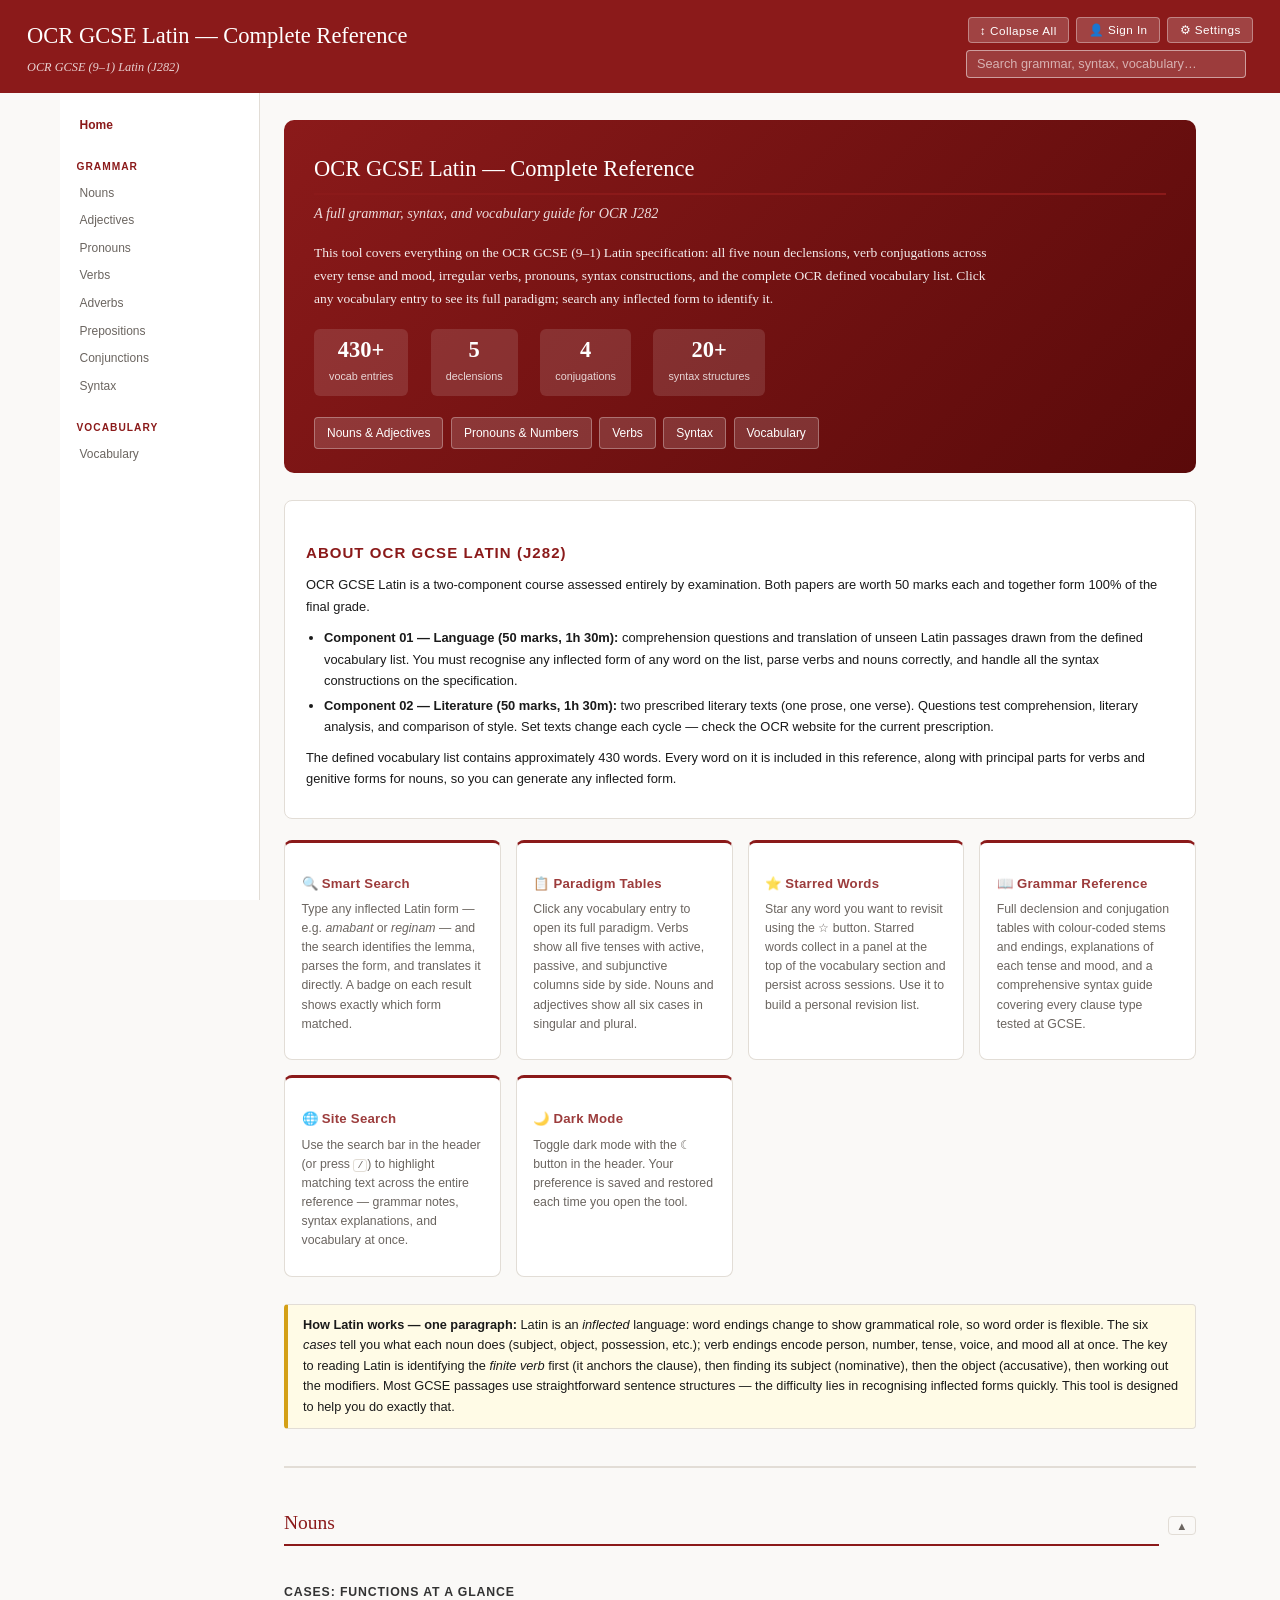
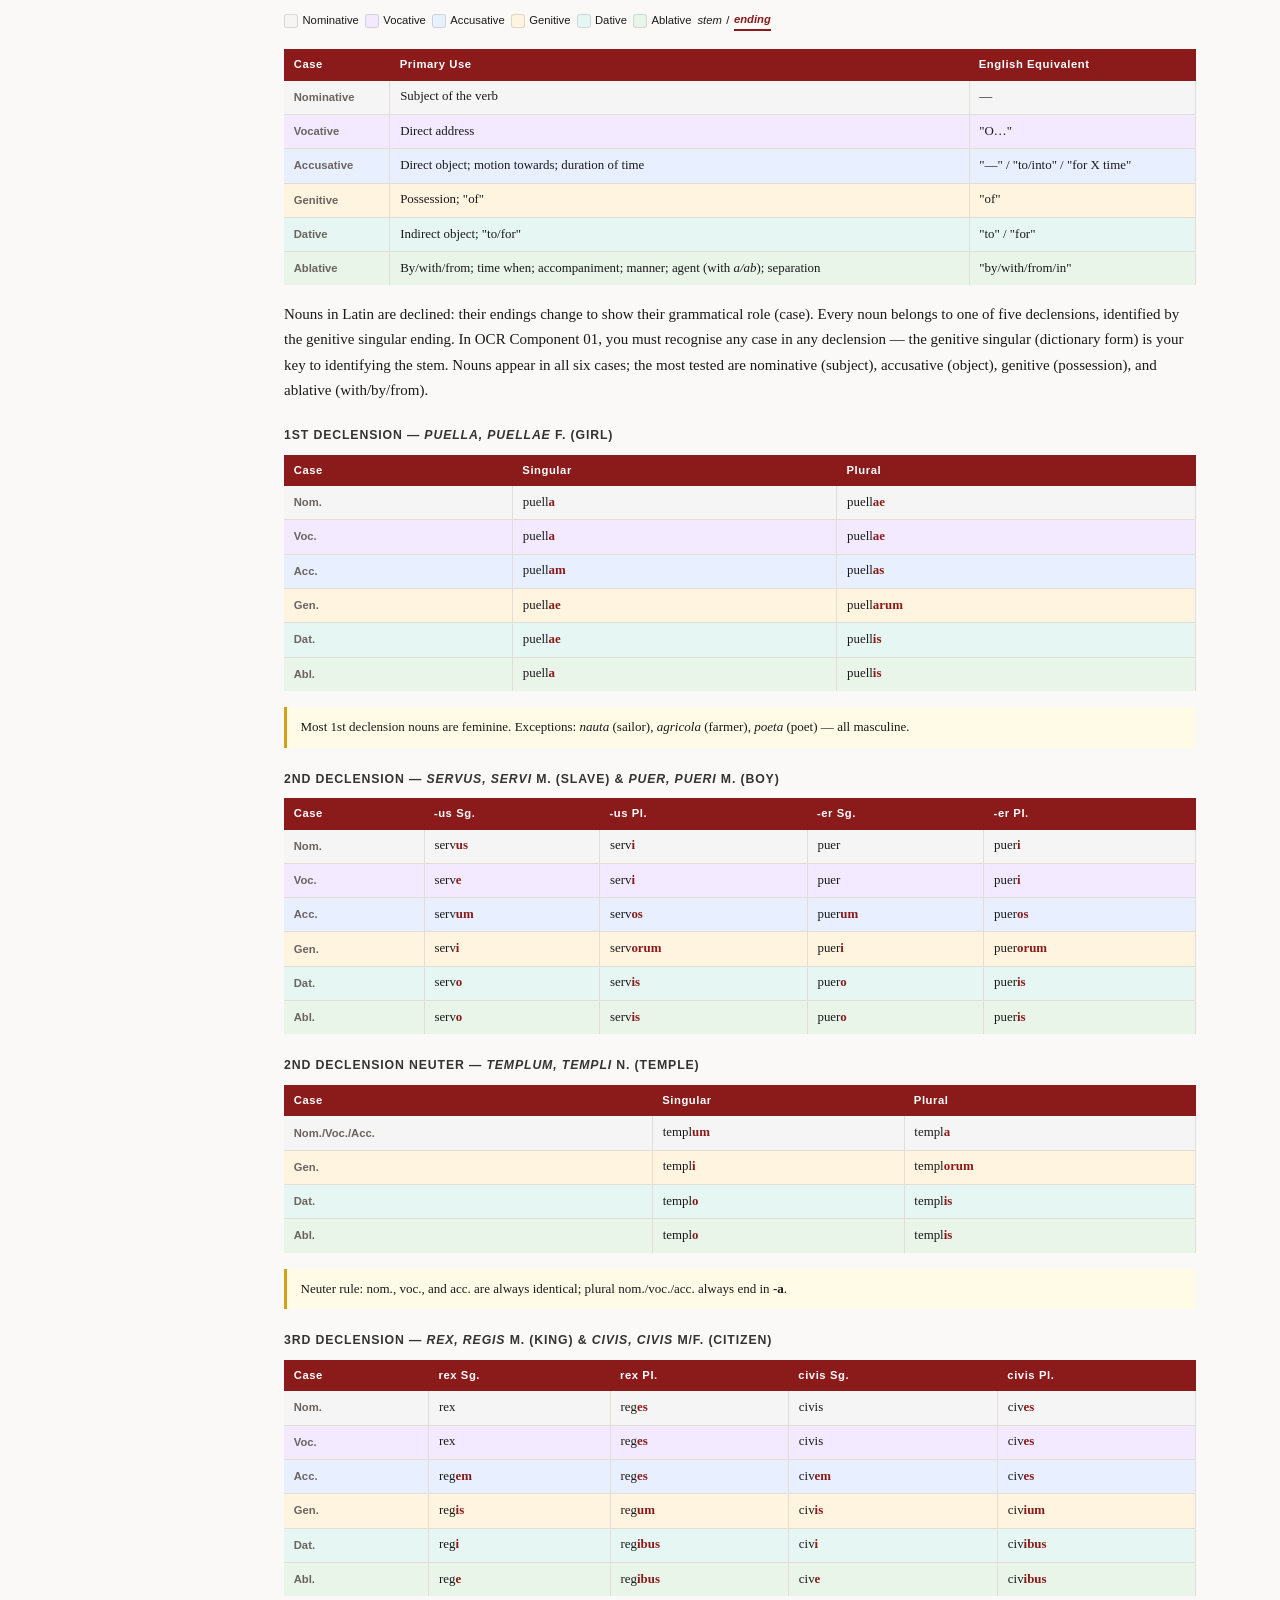
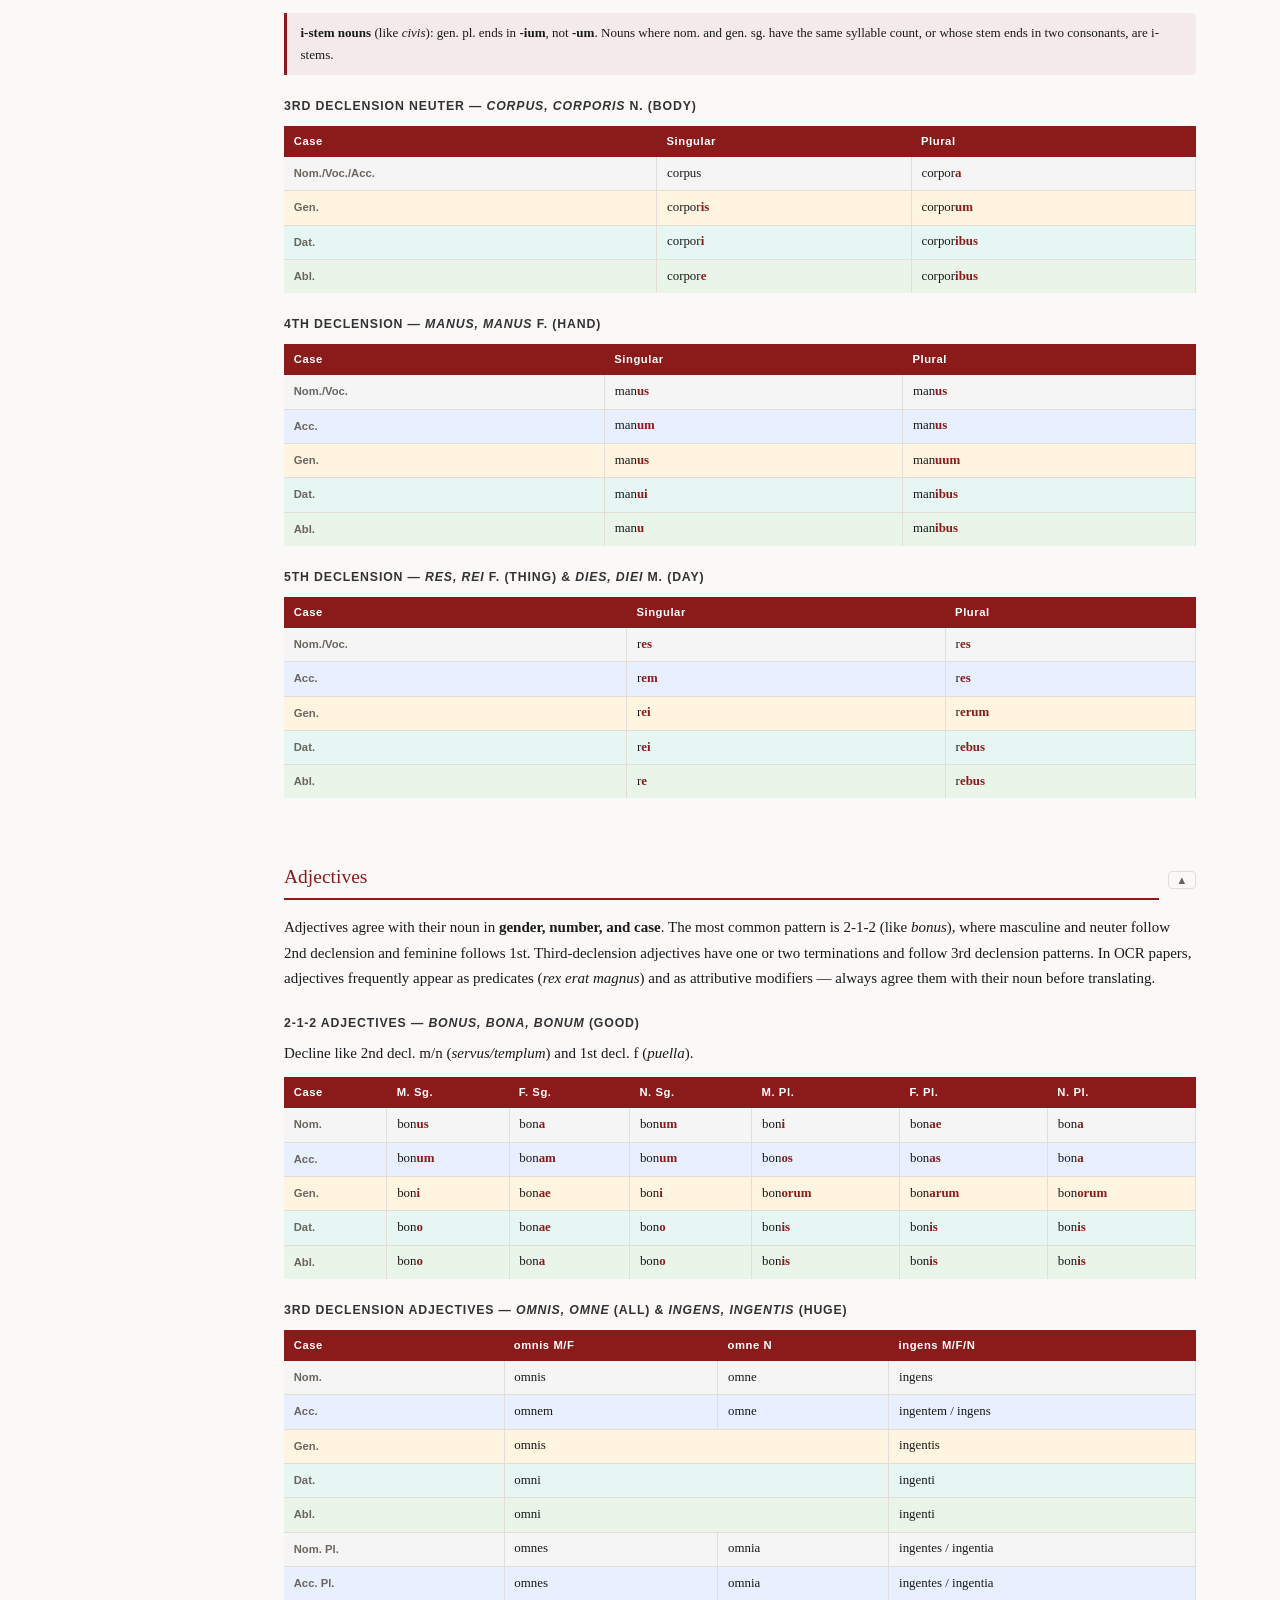
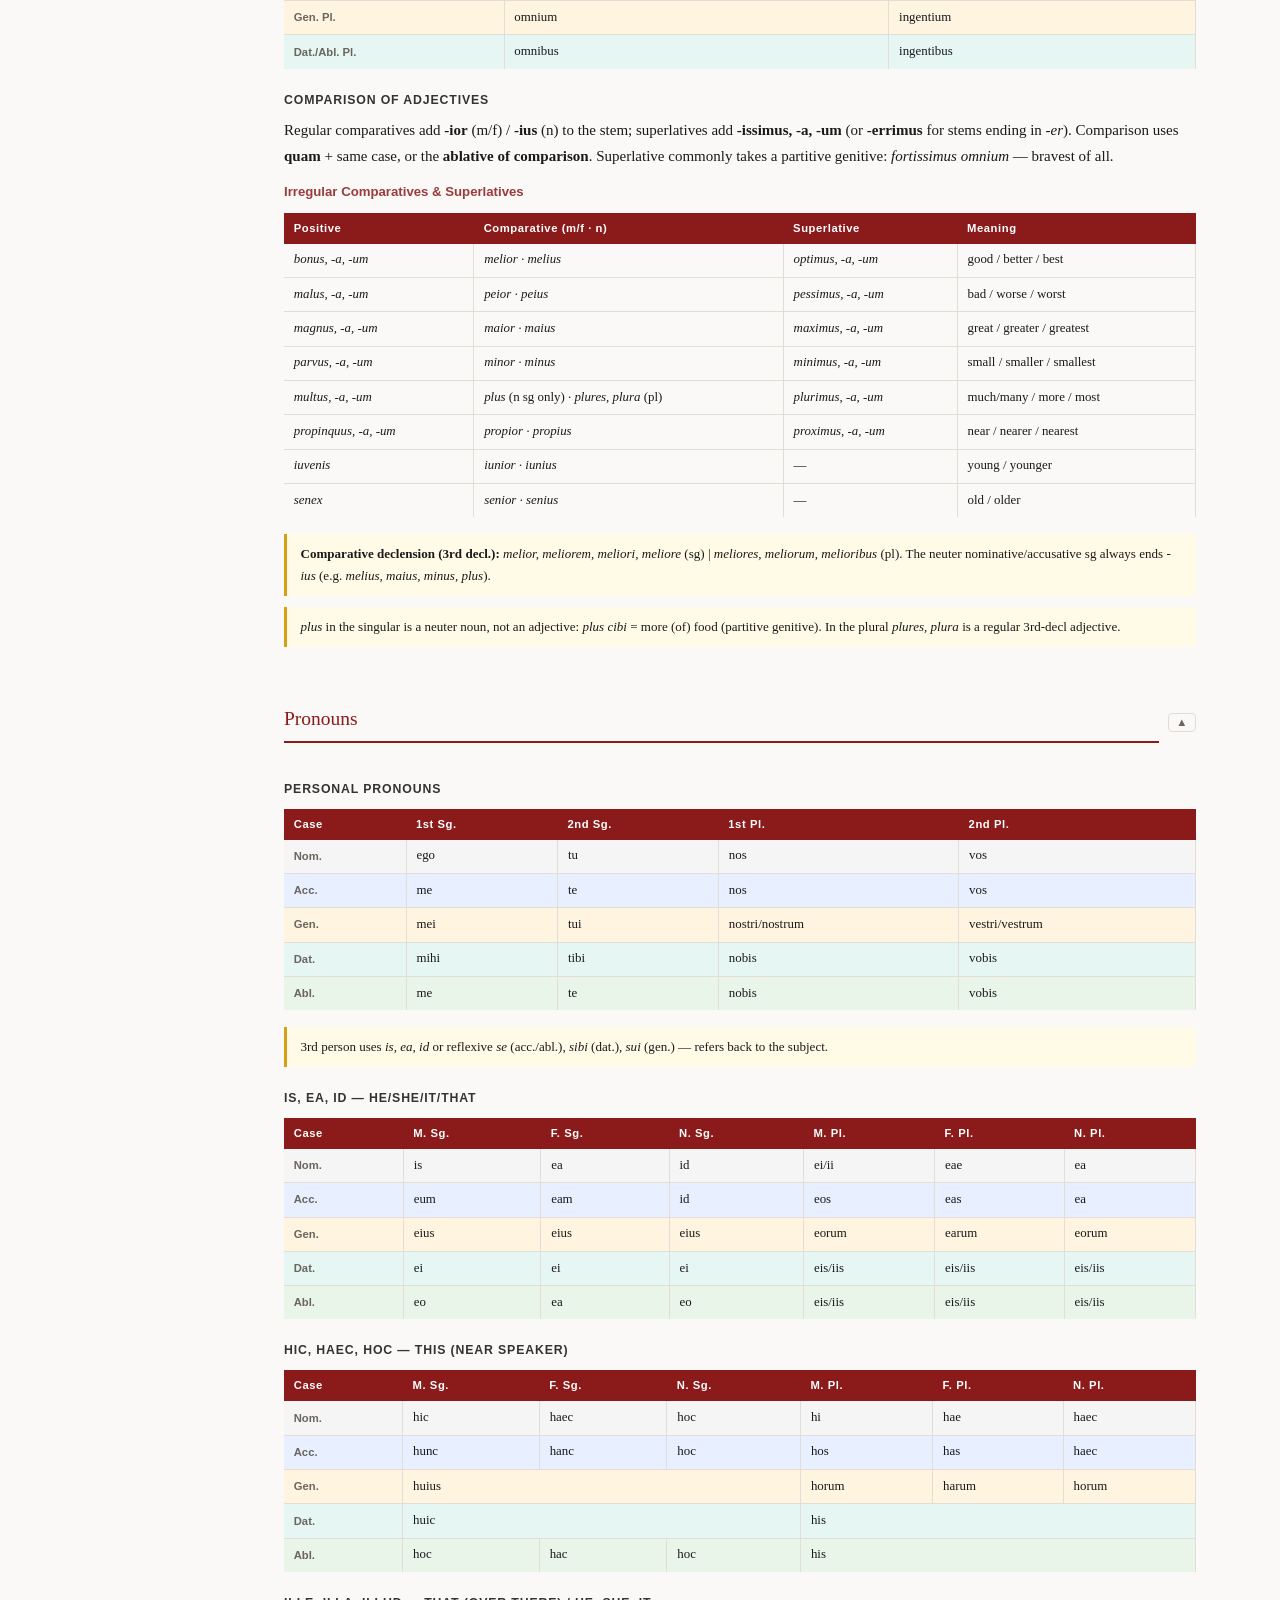
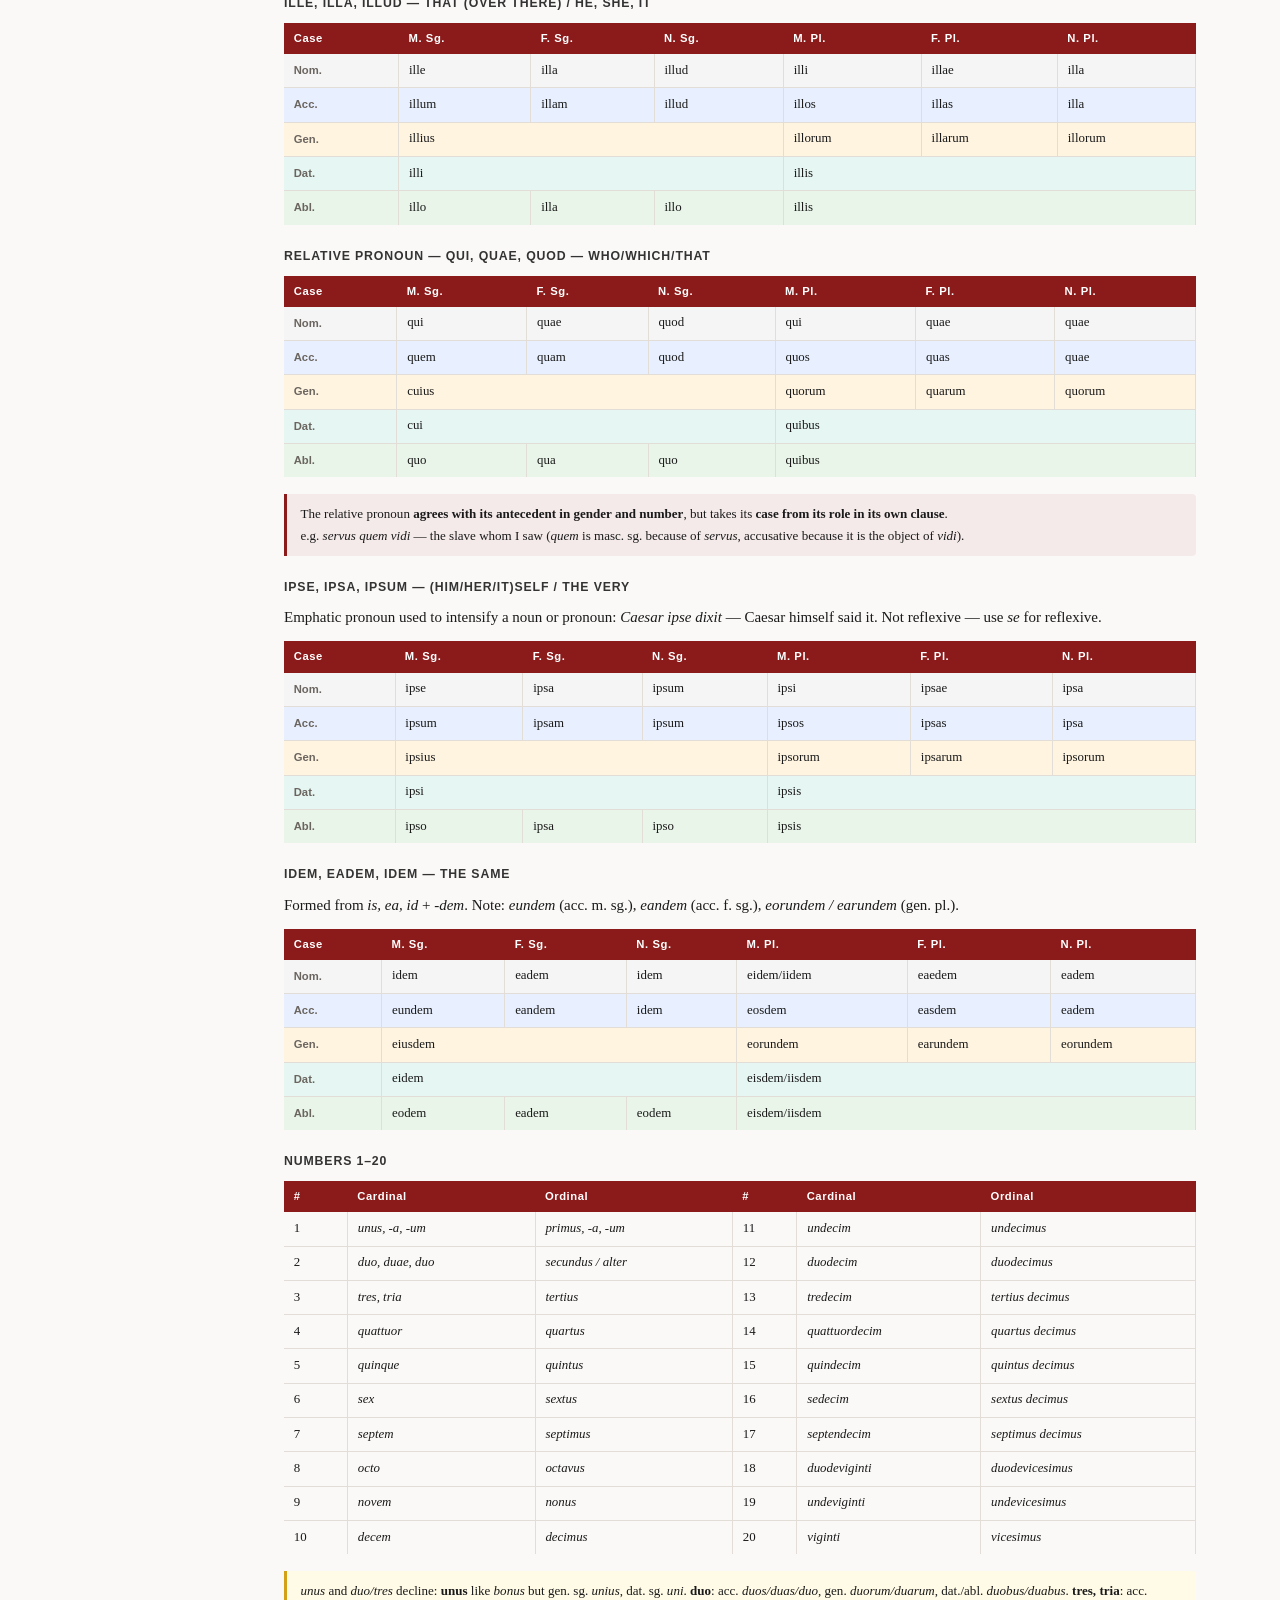
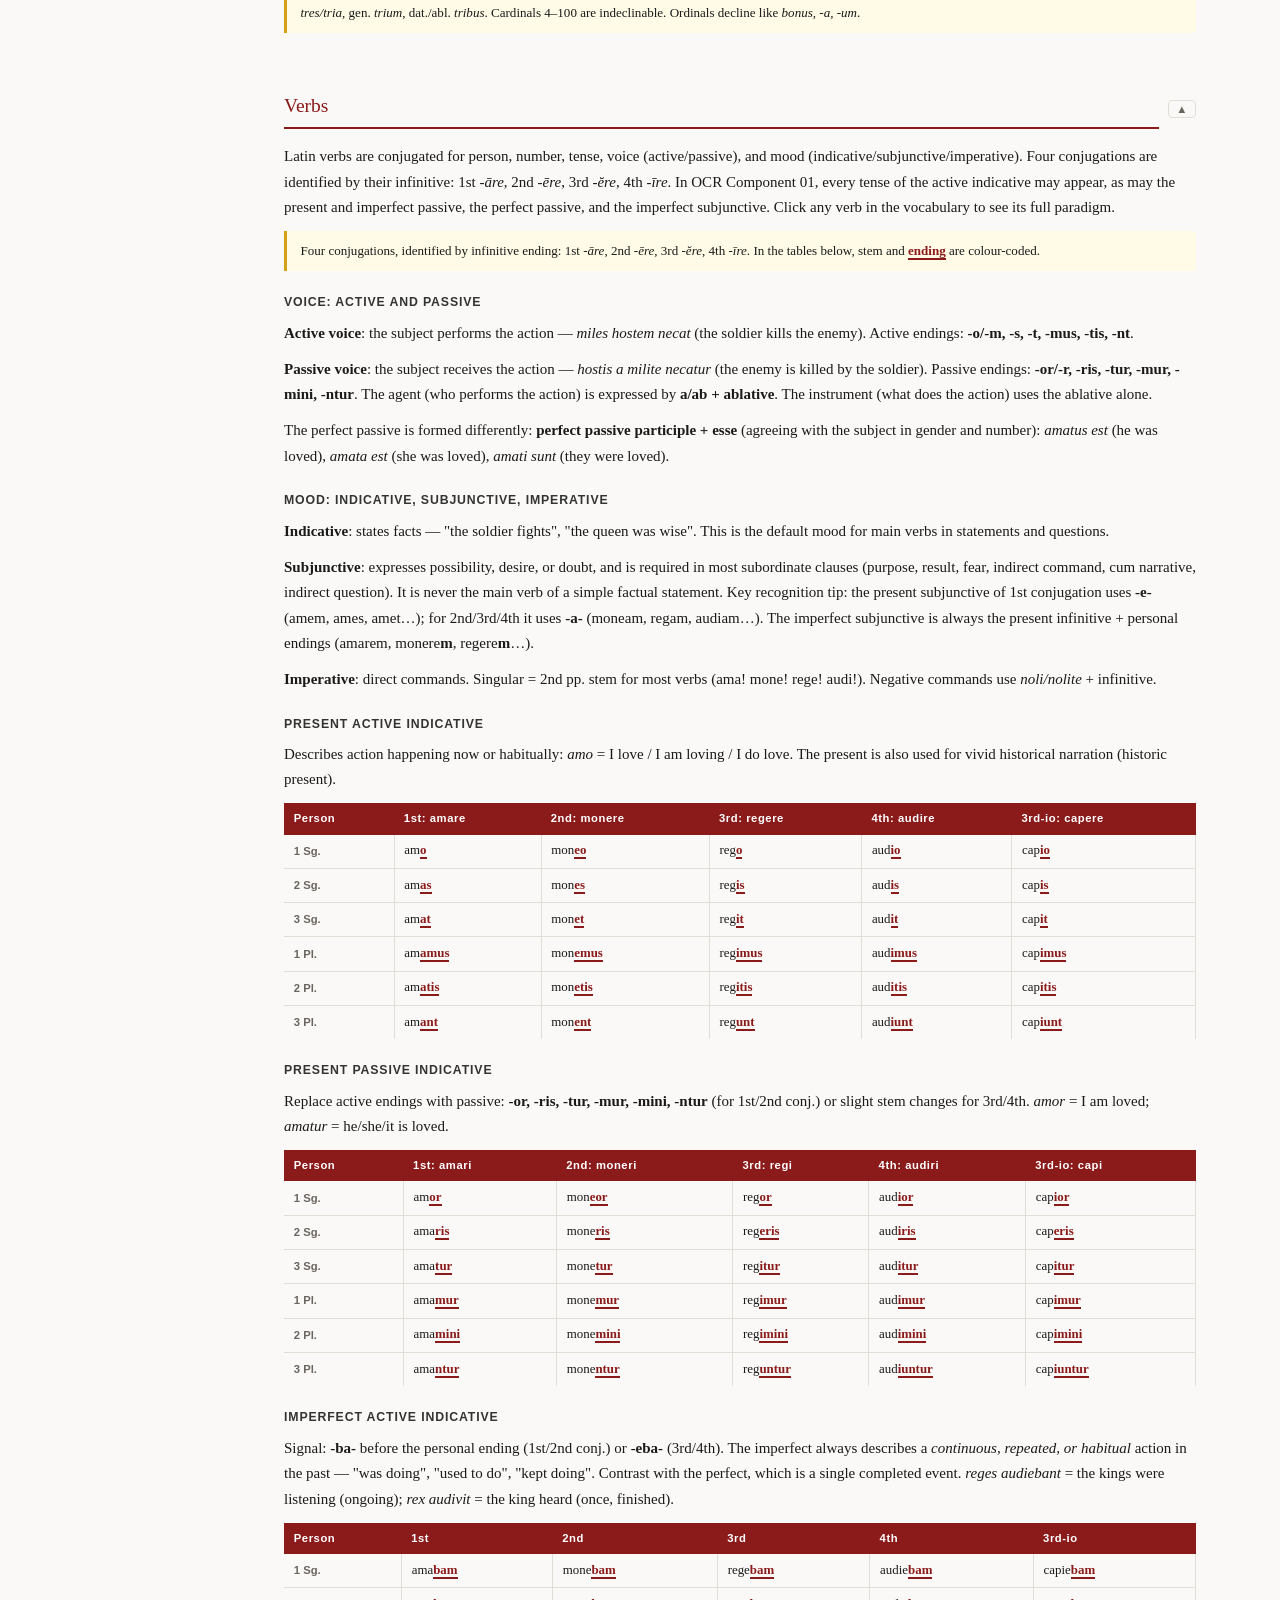
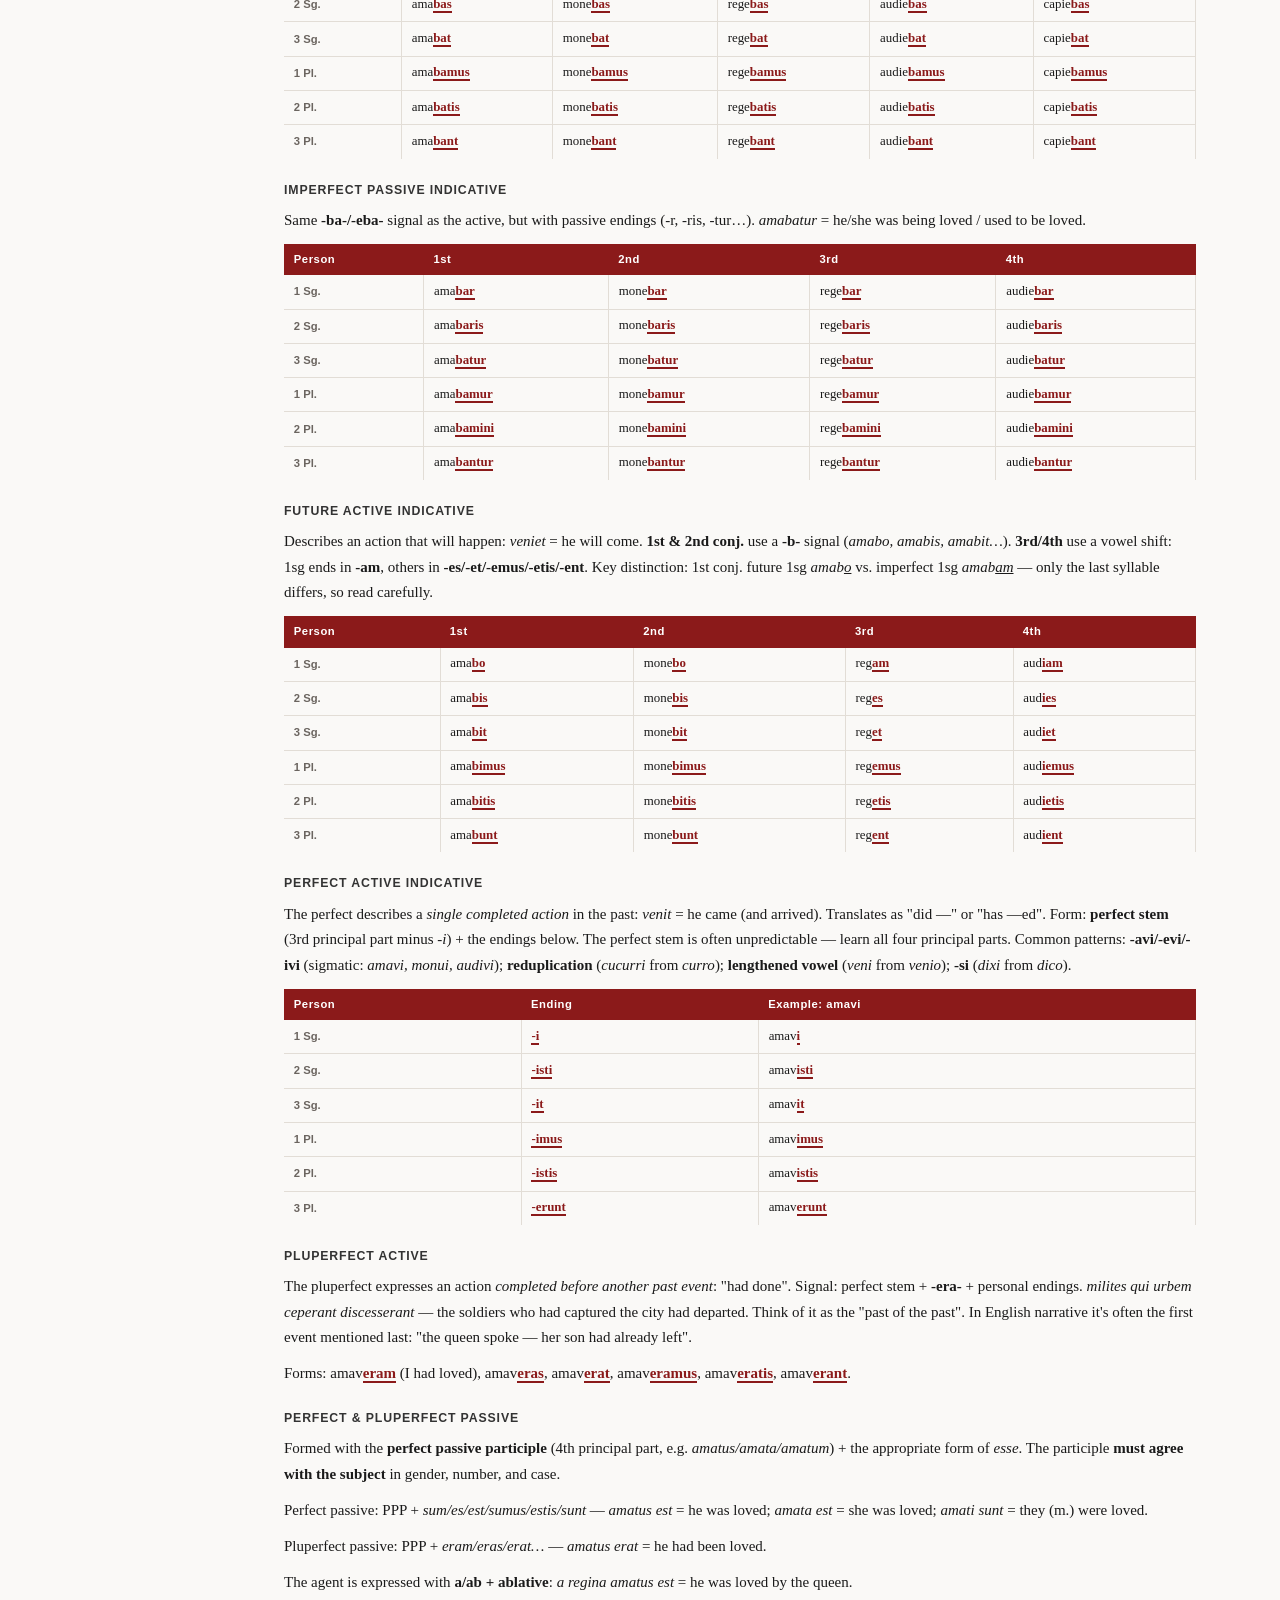
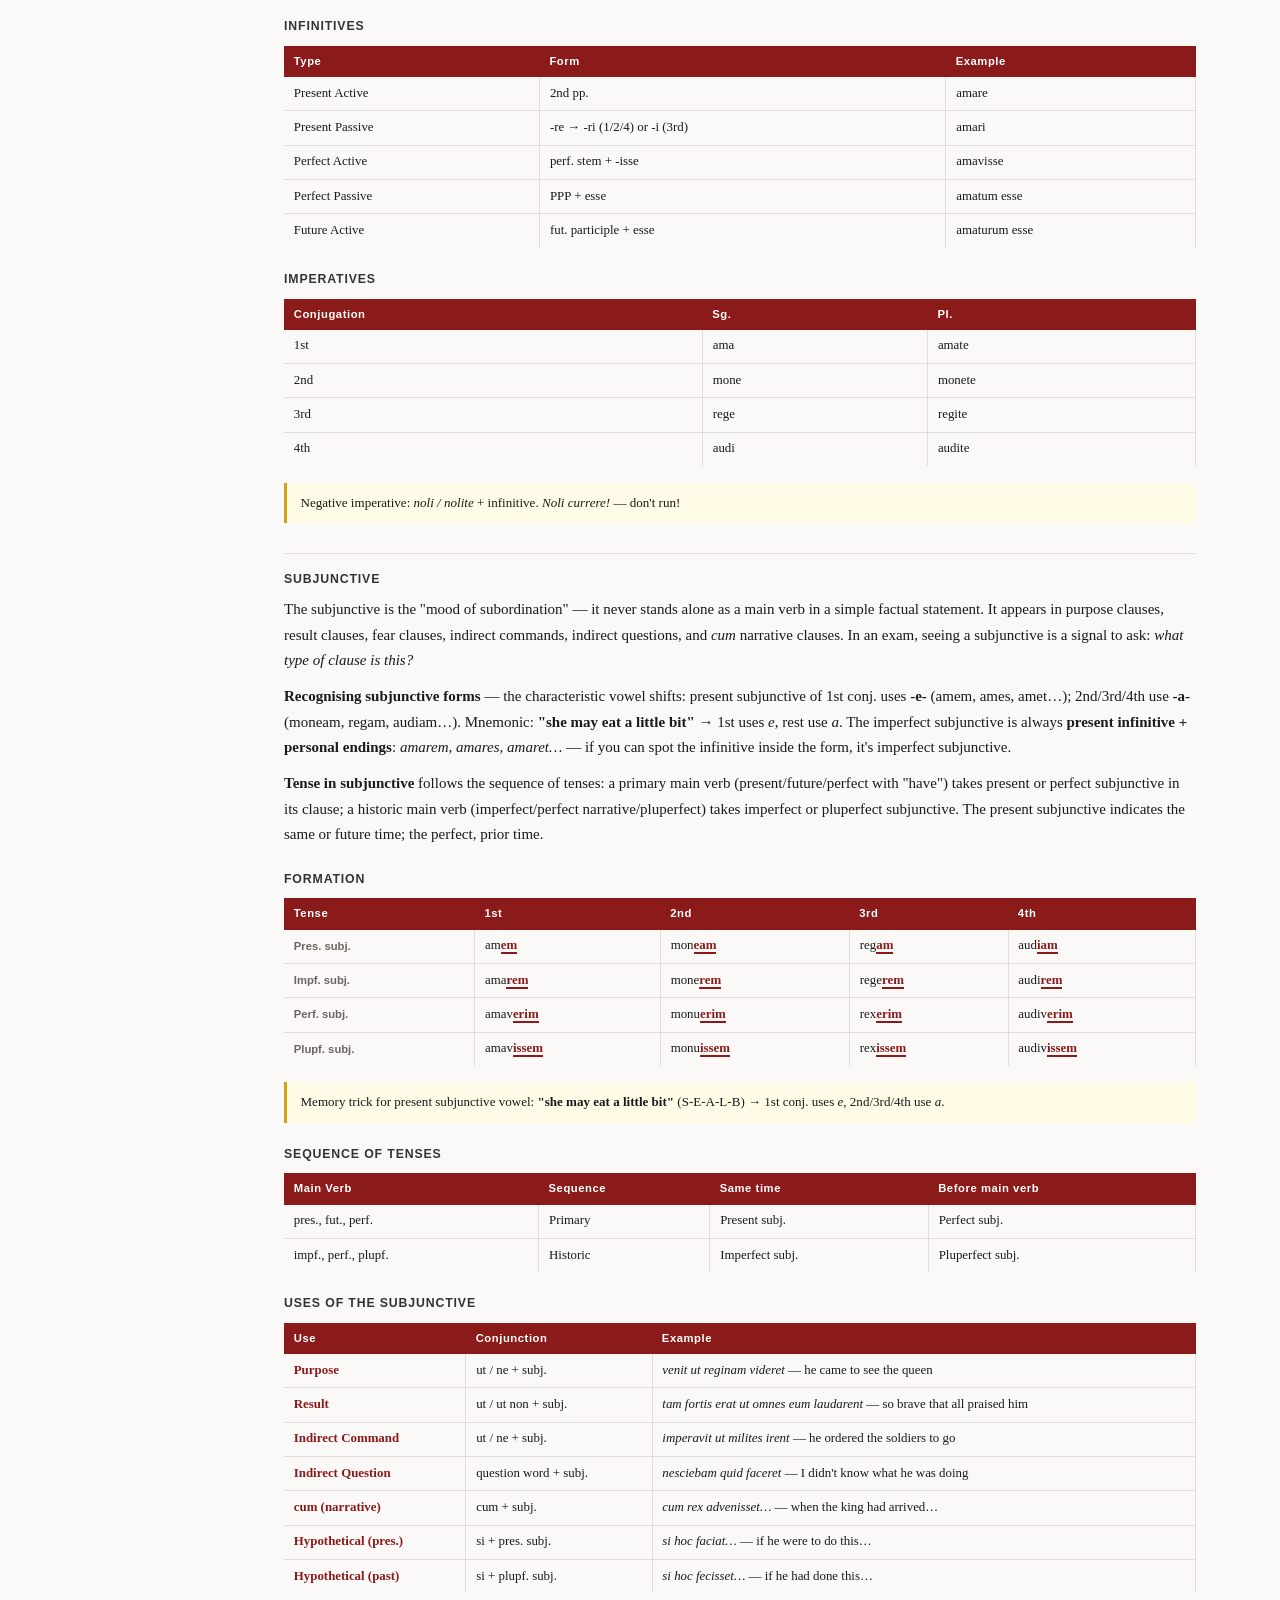
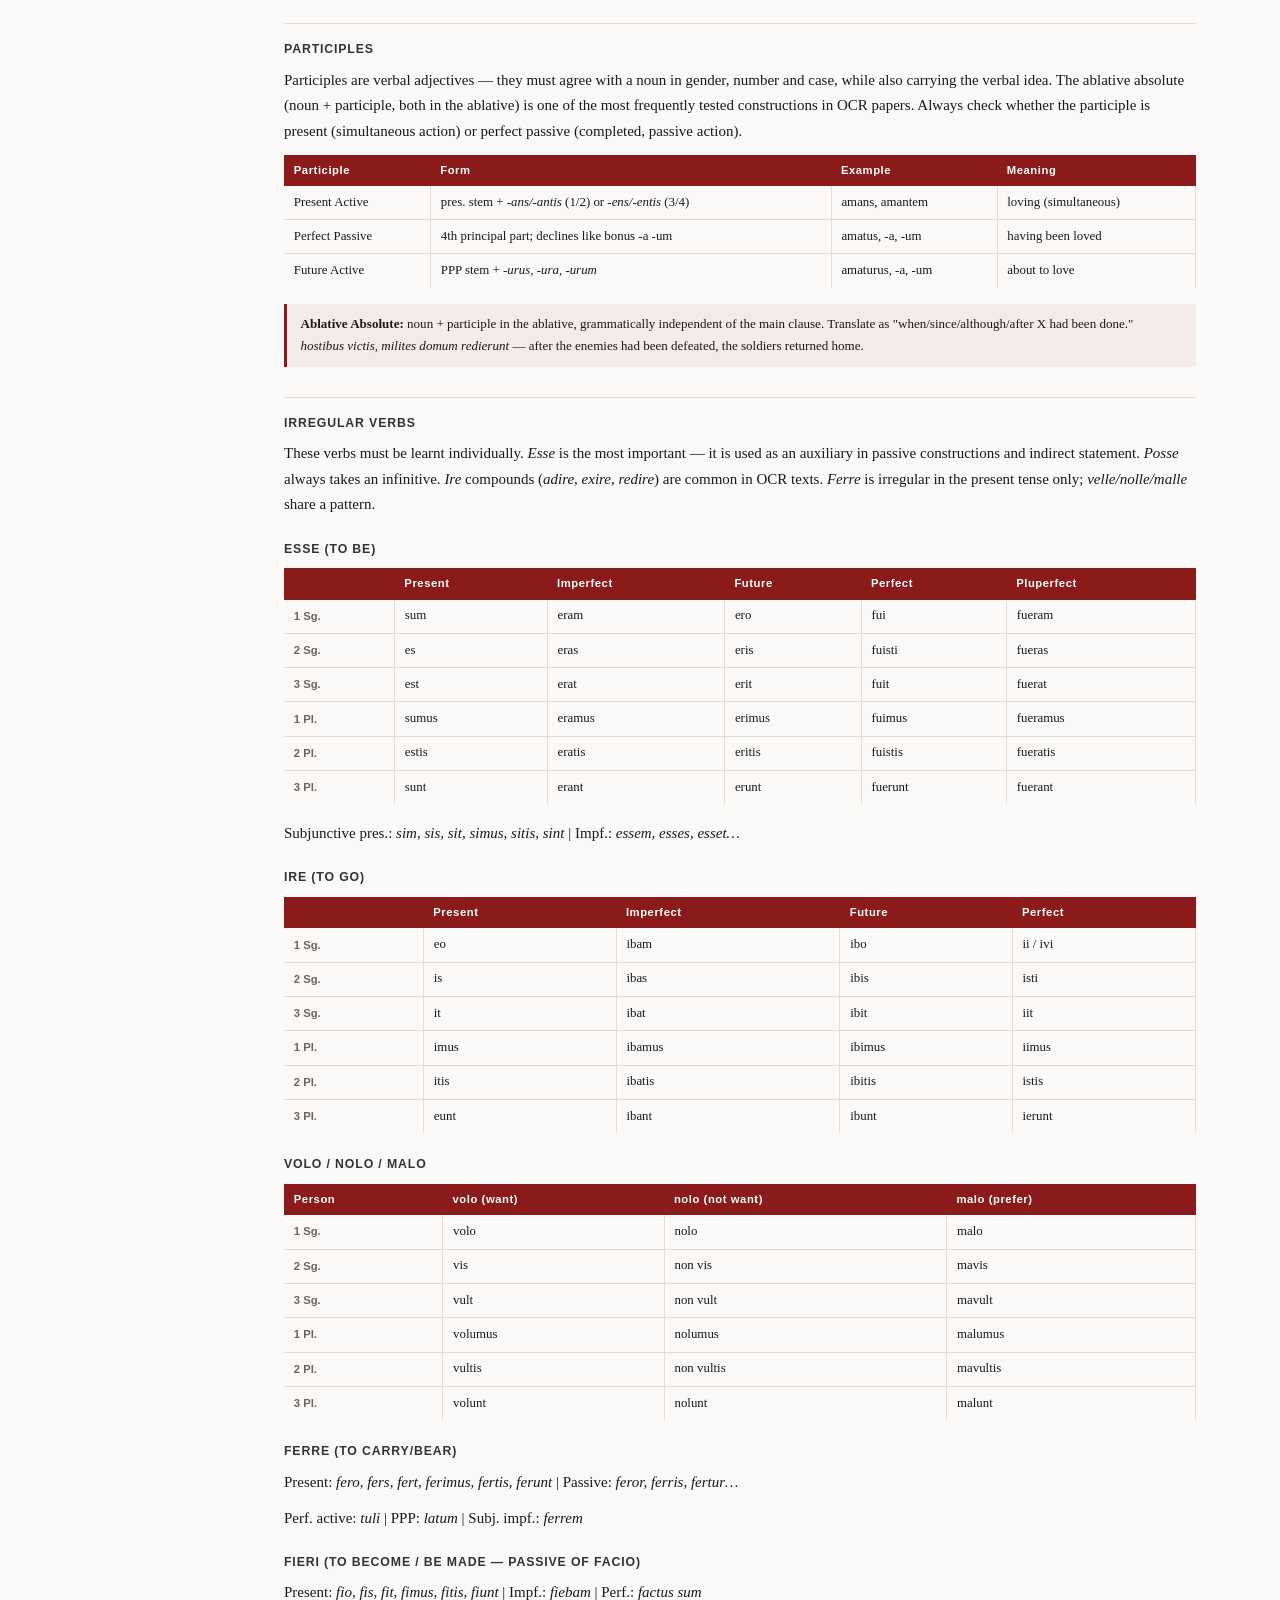
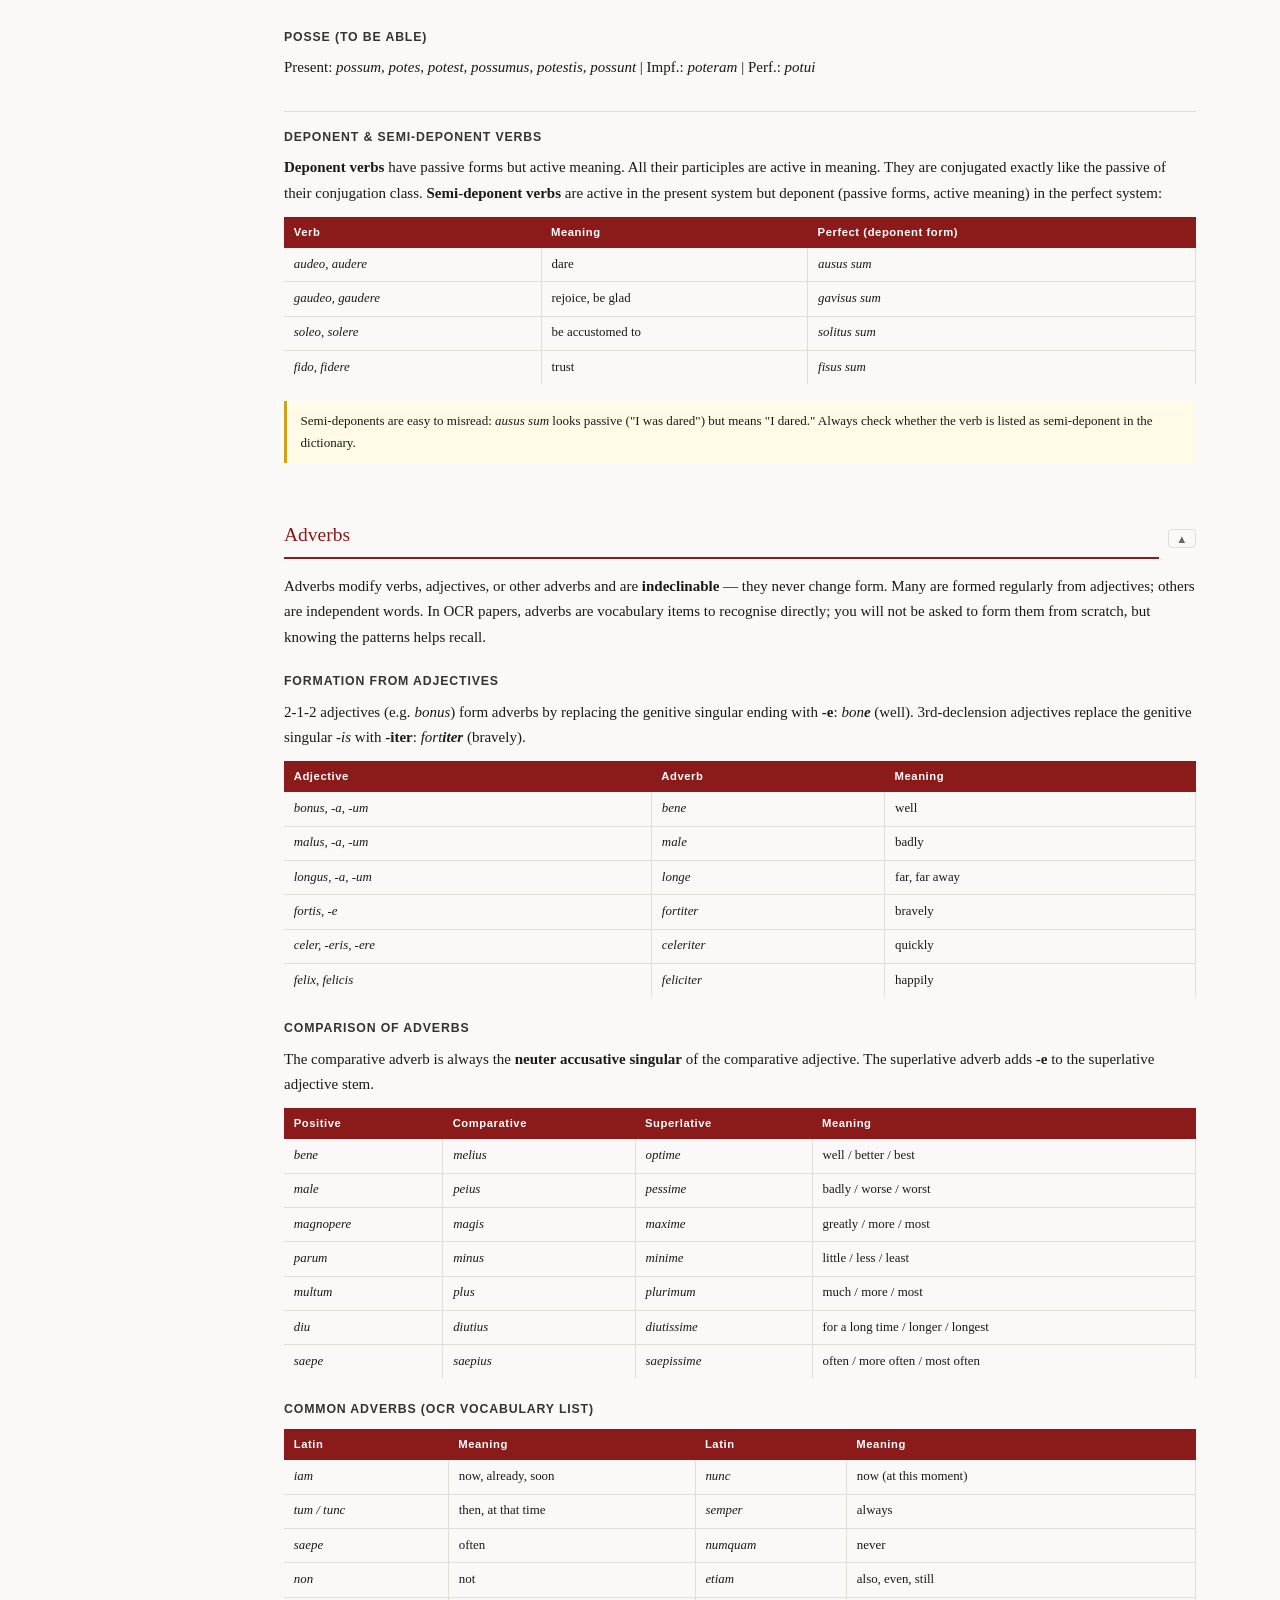
==== commit a532dd2c: "Add files via upload" ====
--- a/igcse_latin.html
+++ b/igcse_latin.html
@@ -2557,9 +2557,10 @@
 }
 
 // ── AUTH MODAL ───────────────────────────────────────────────────
-(function() {
+// Deferred so existing buttons/search/etc. always initialise first,
+// and wrapped in try-catch so any auth error can never crash the page.
+setTimeout(function() { try {
   if (!_sb) {
-    // Supabase CDN failed to load — hide auth button gracefully
     const btn = document.getElementById('authBtn');
     if (btn) btn.style.display = 'none';
     return;
@@ -2681,7 +2682,7 @@
     updateAuthUI();
     if (_currentUser) _loadFromCloud();
   });
-})();
+} catch(e) { console.warn('Auth init error:', e); } }, 0);
 
 // ── HEADER HEIGHT SYNC ───────────────────────────────────────────
 // ── GLOBAL SEARCH ────────────────────────────────────────────────
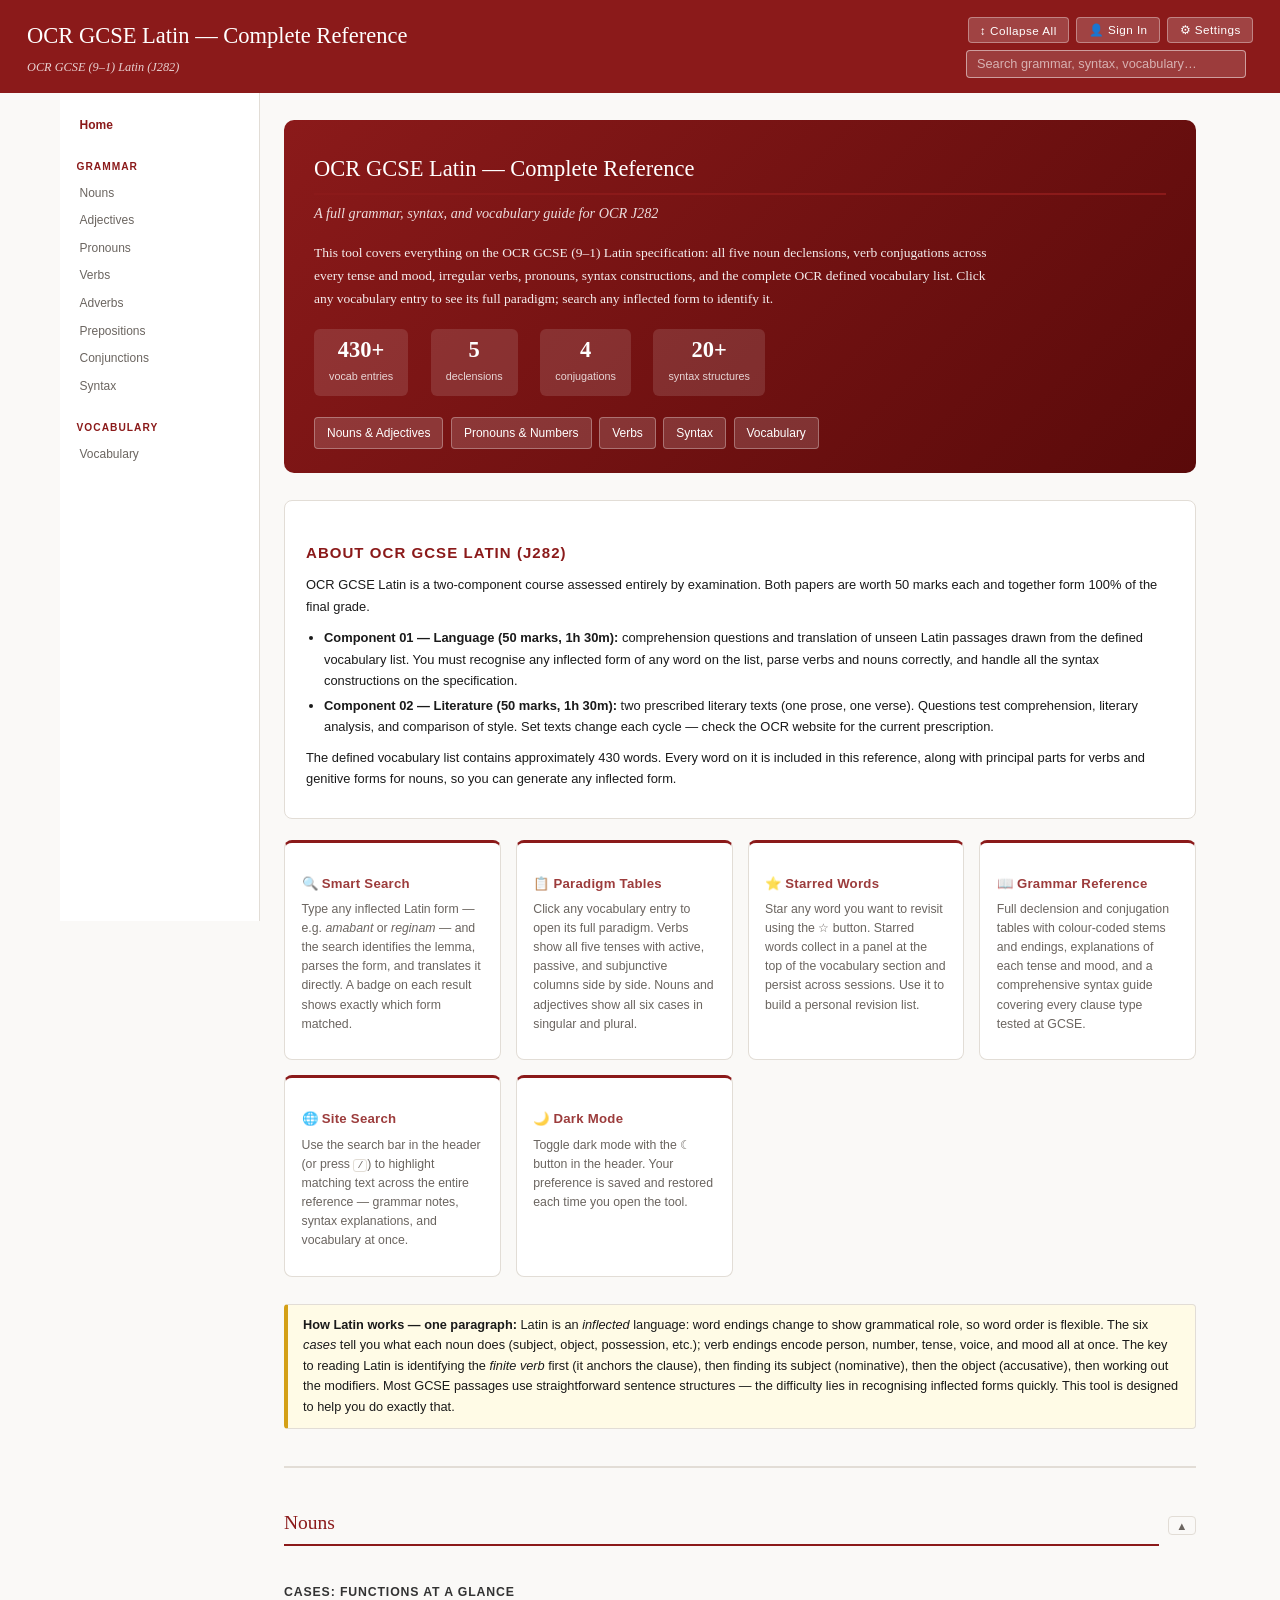
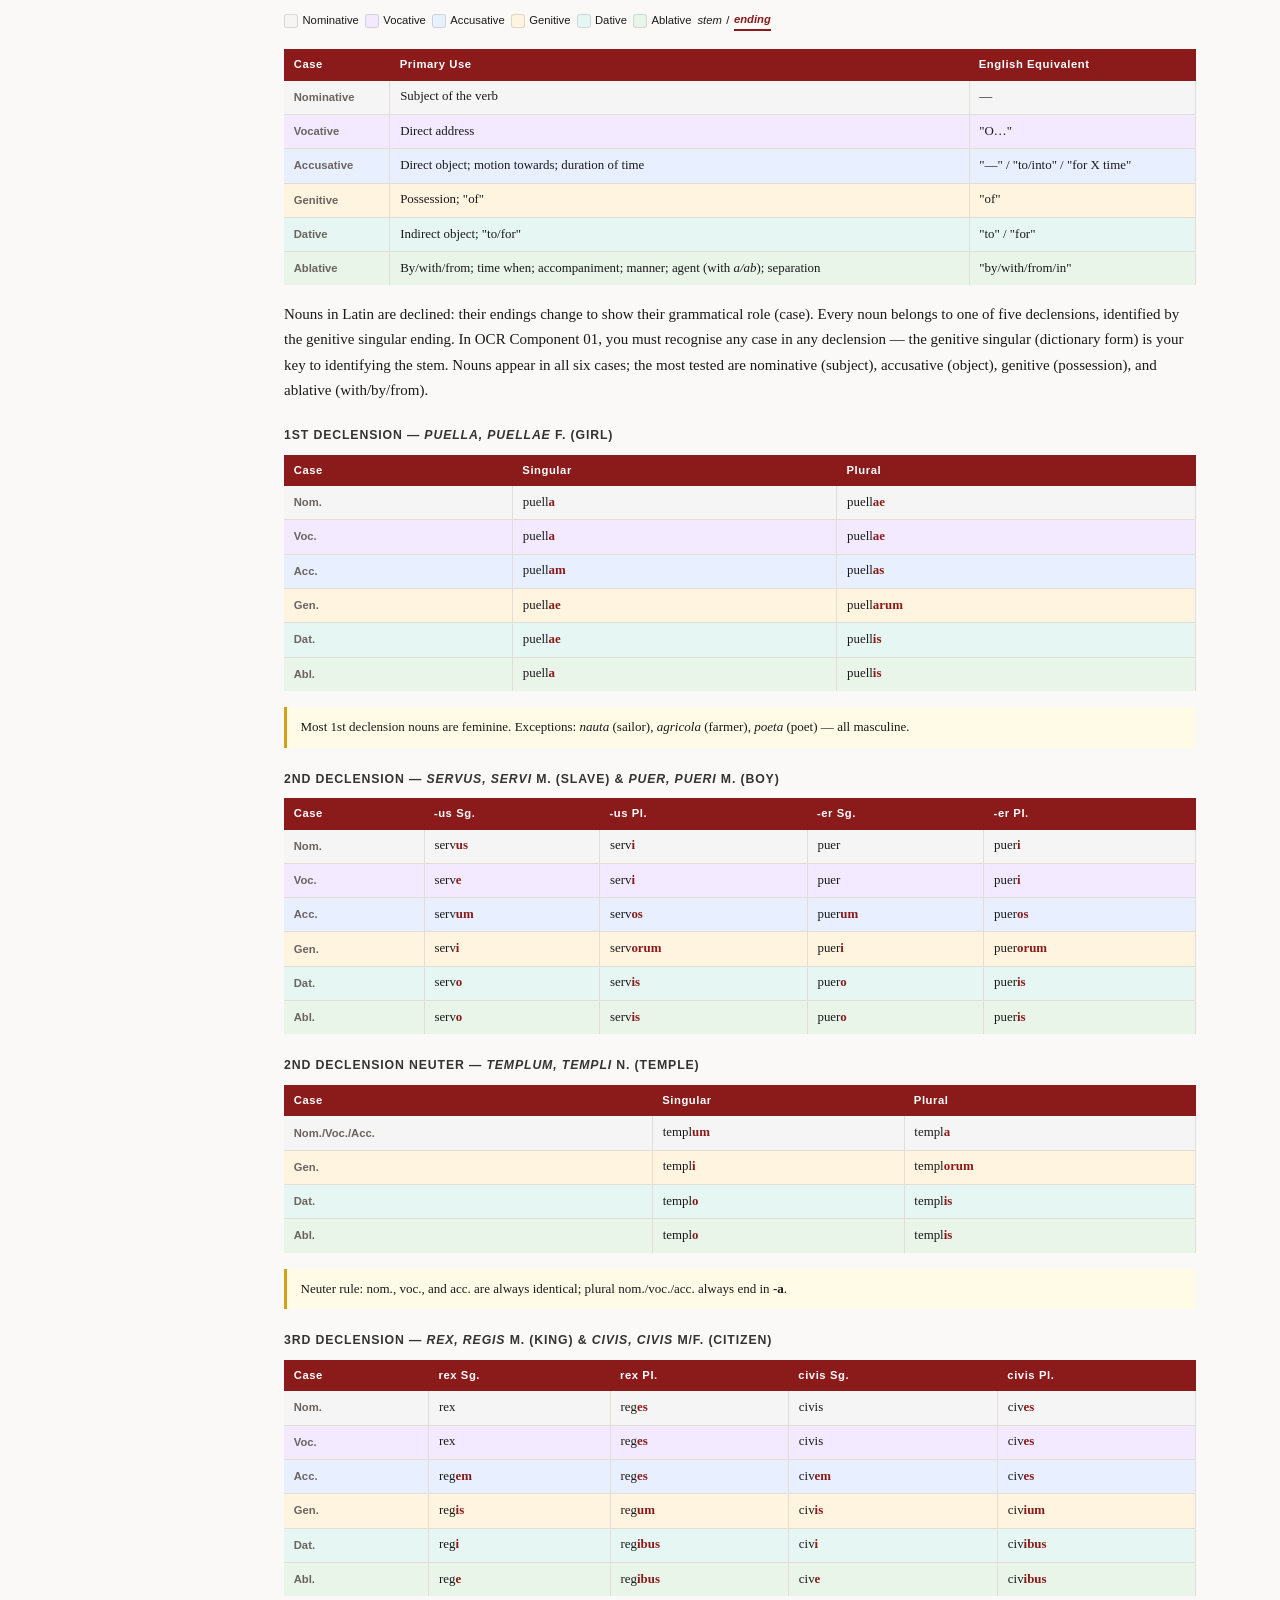
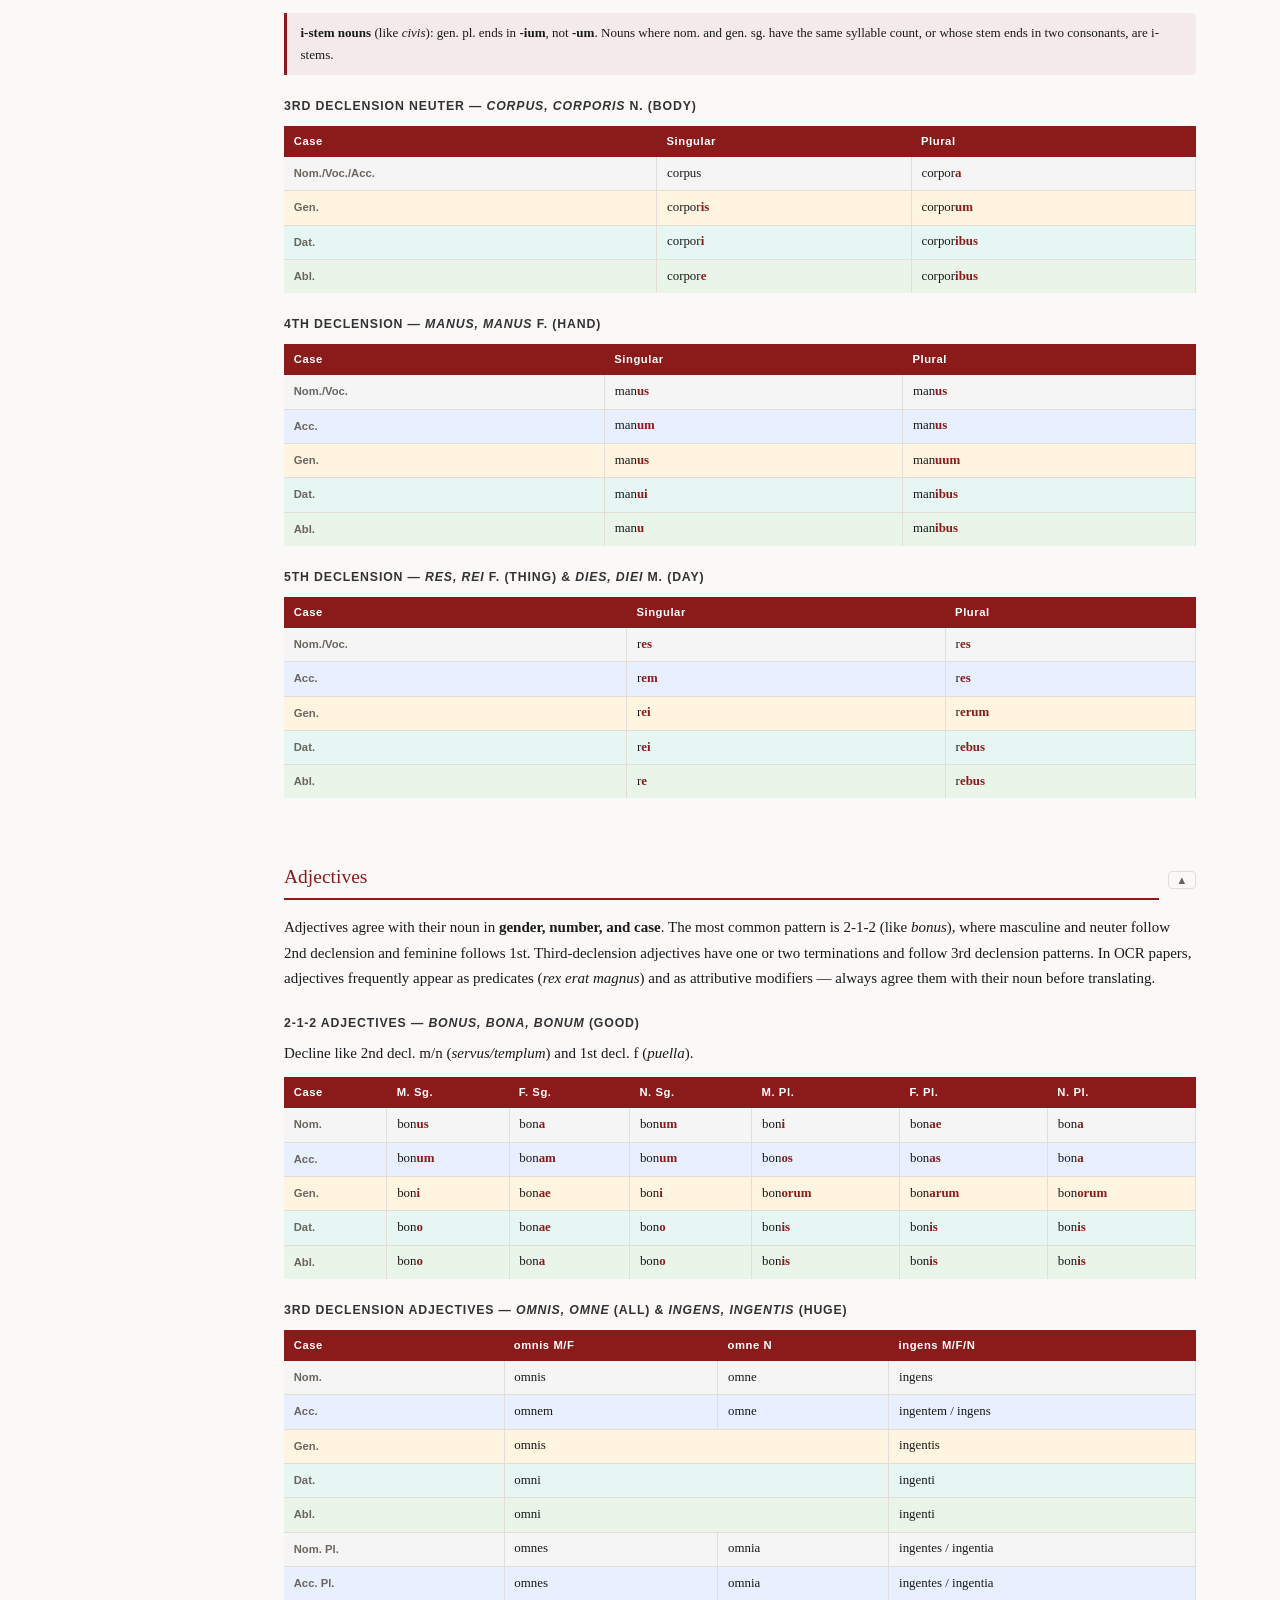
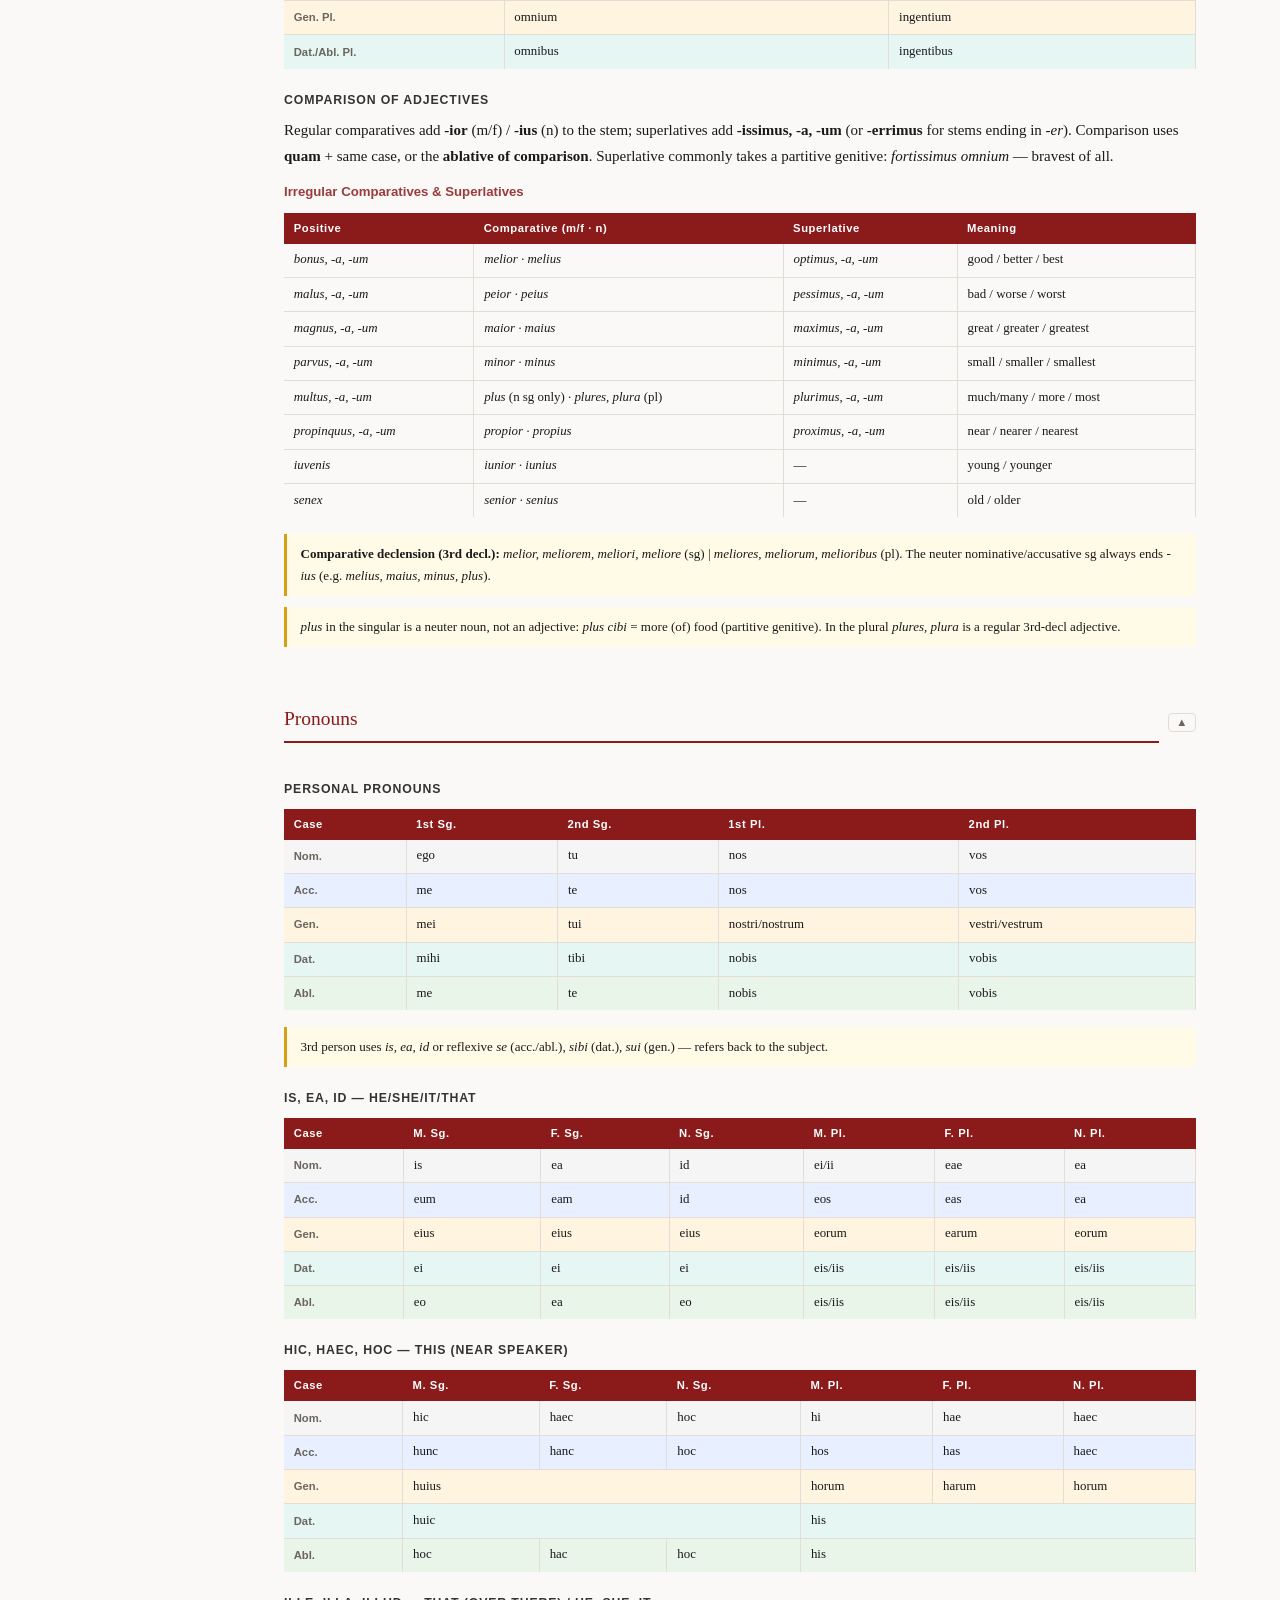
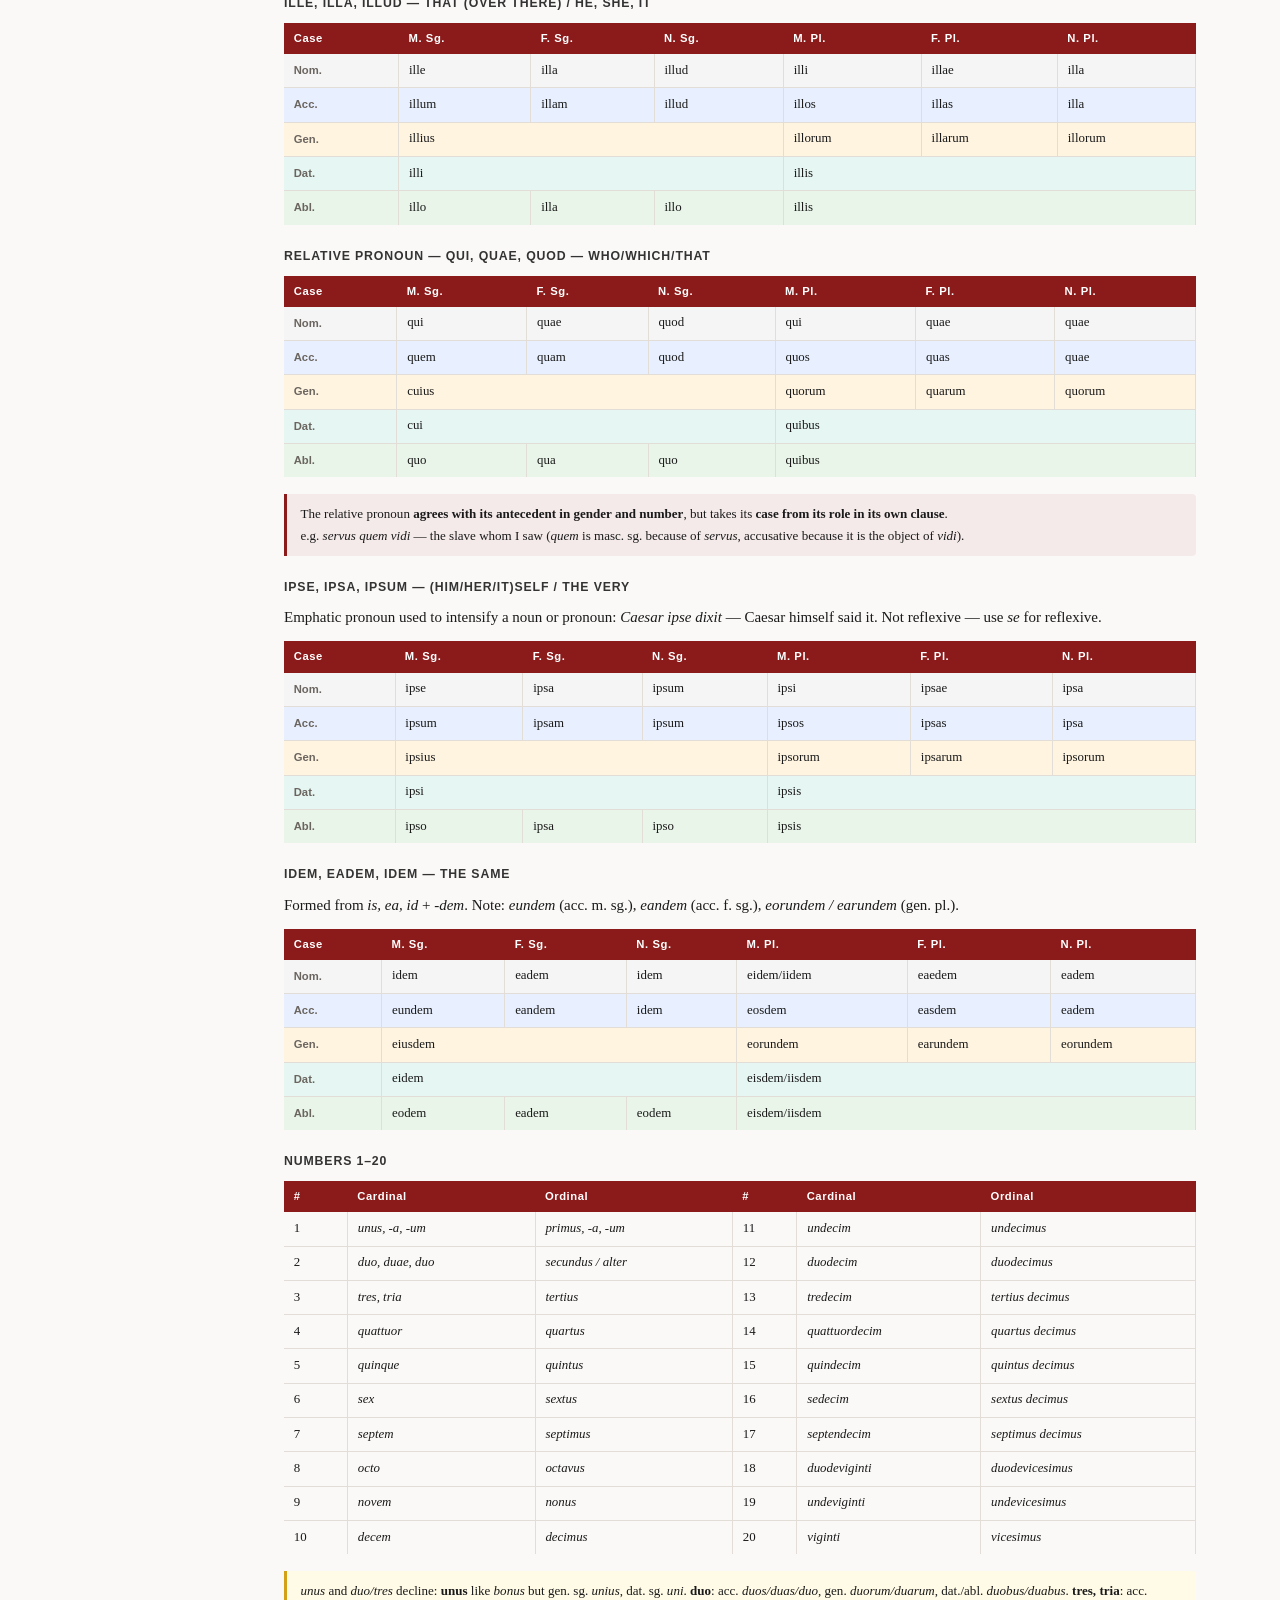
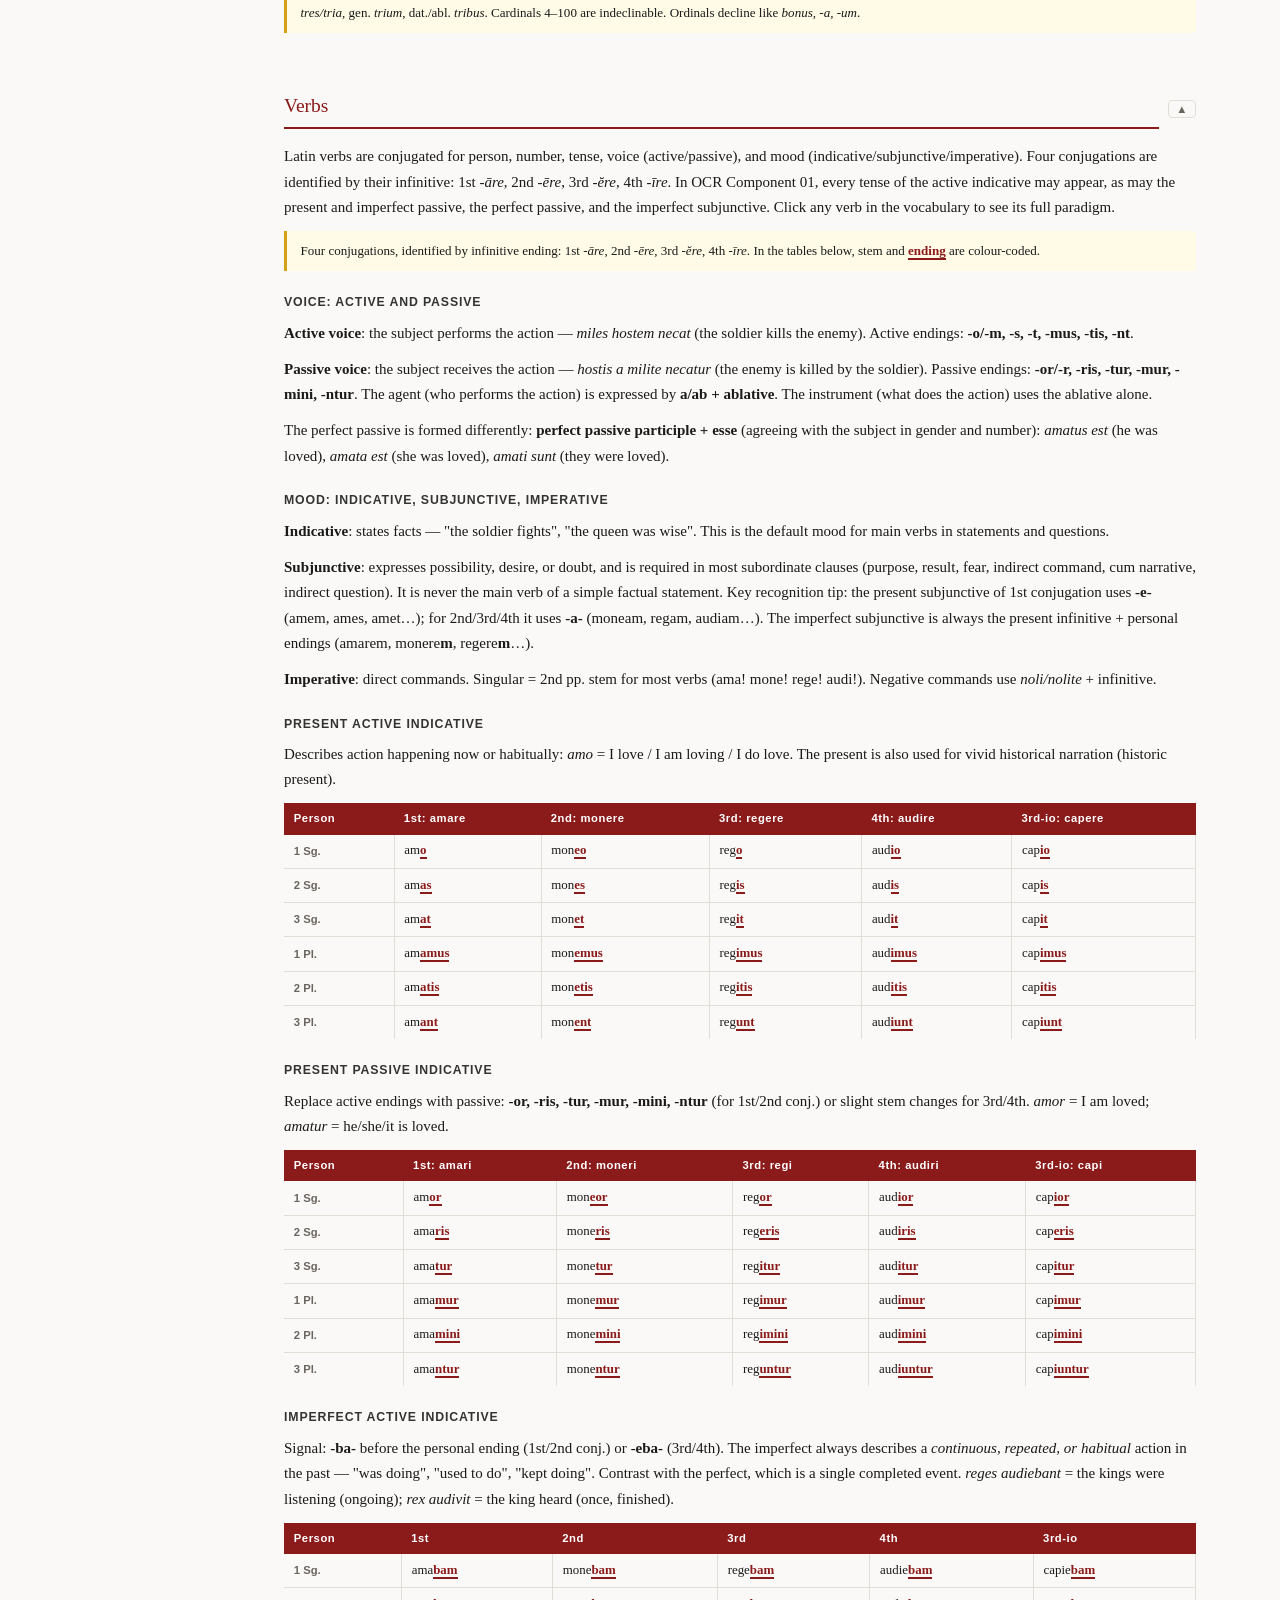
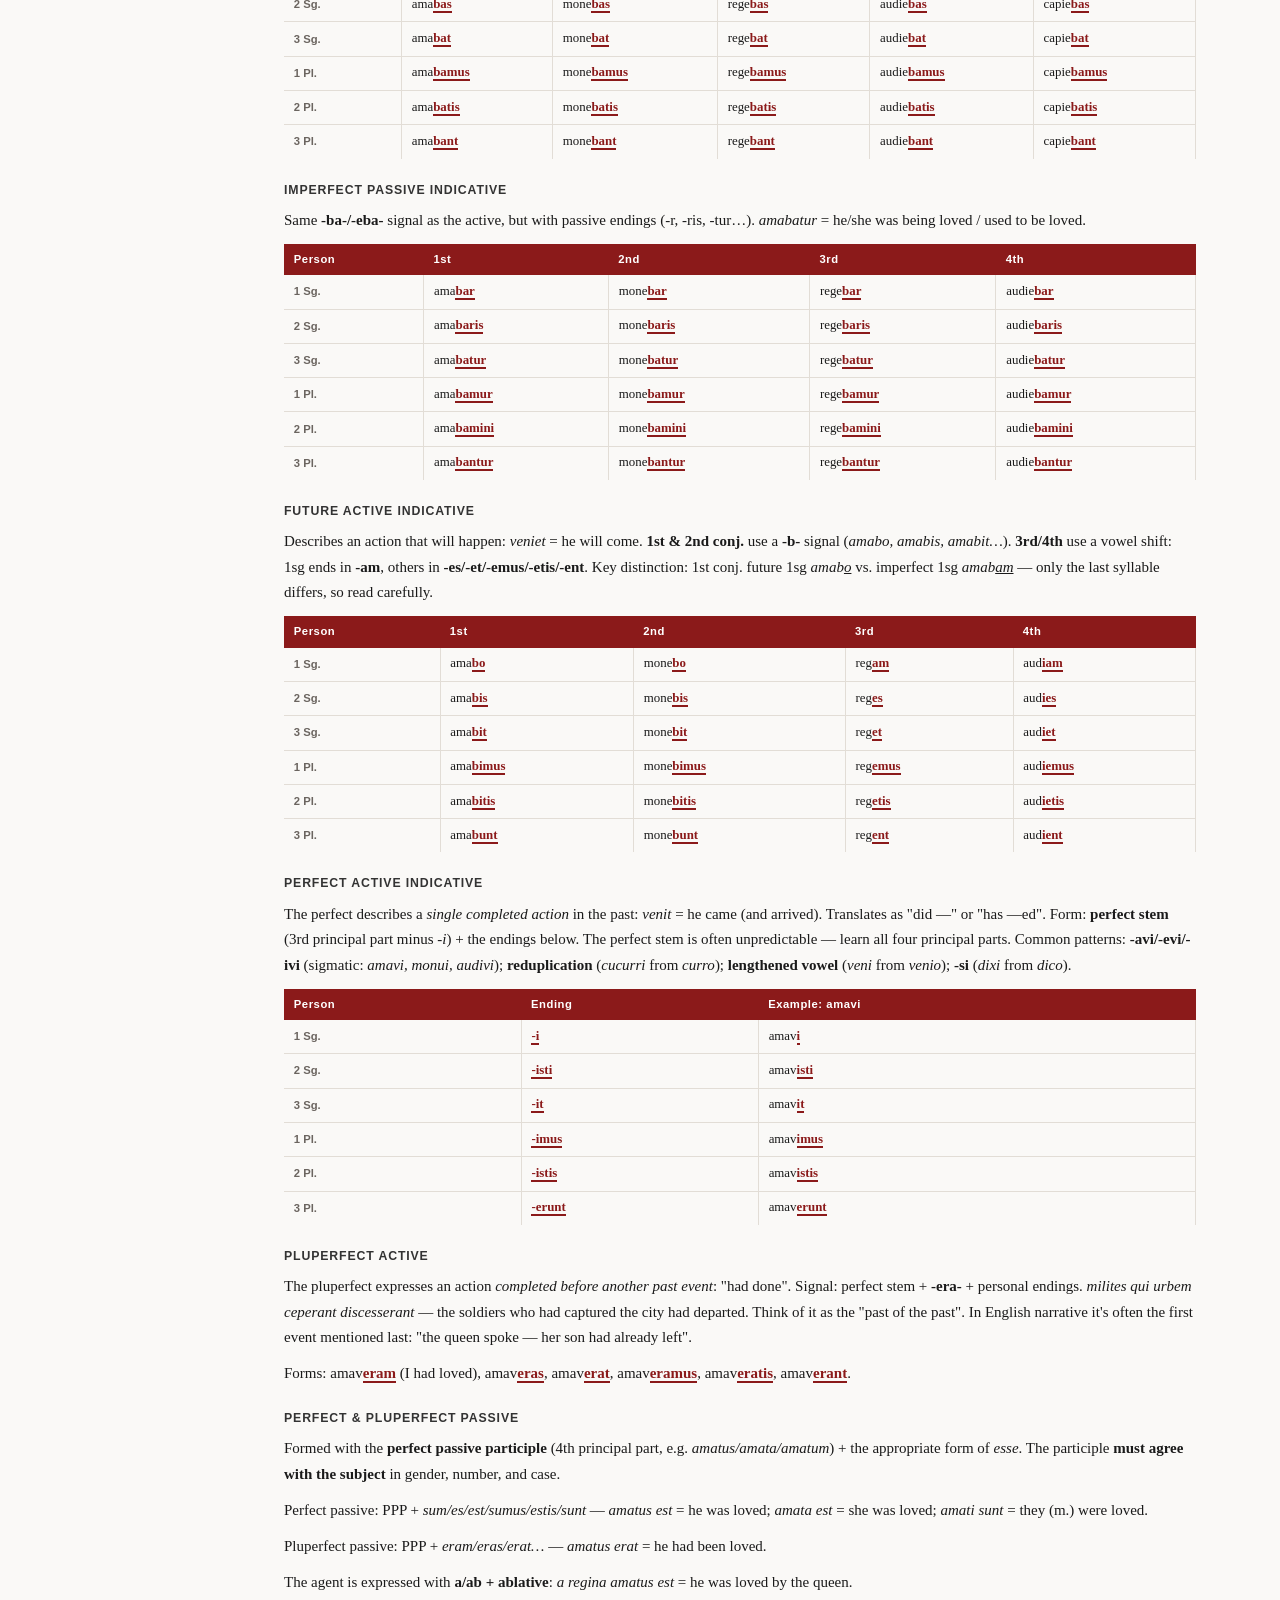
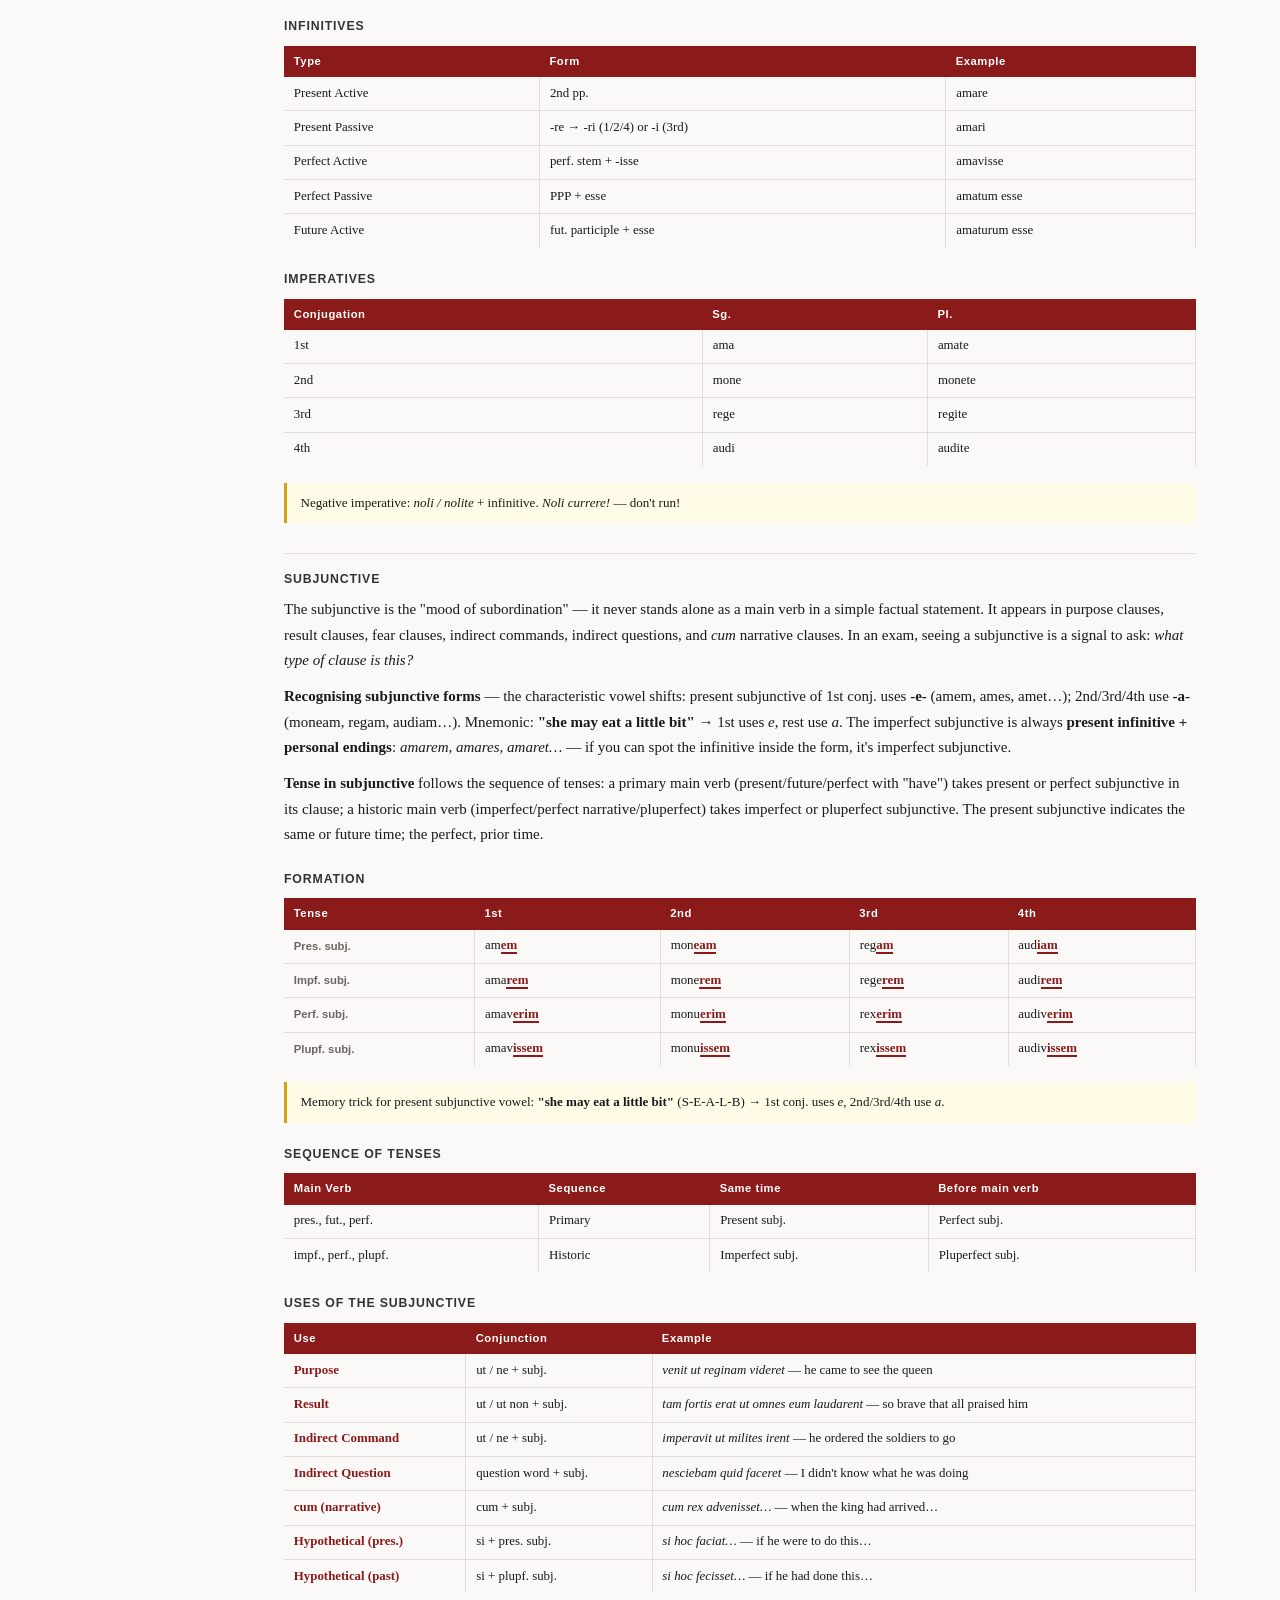
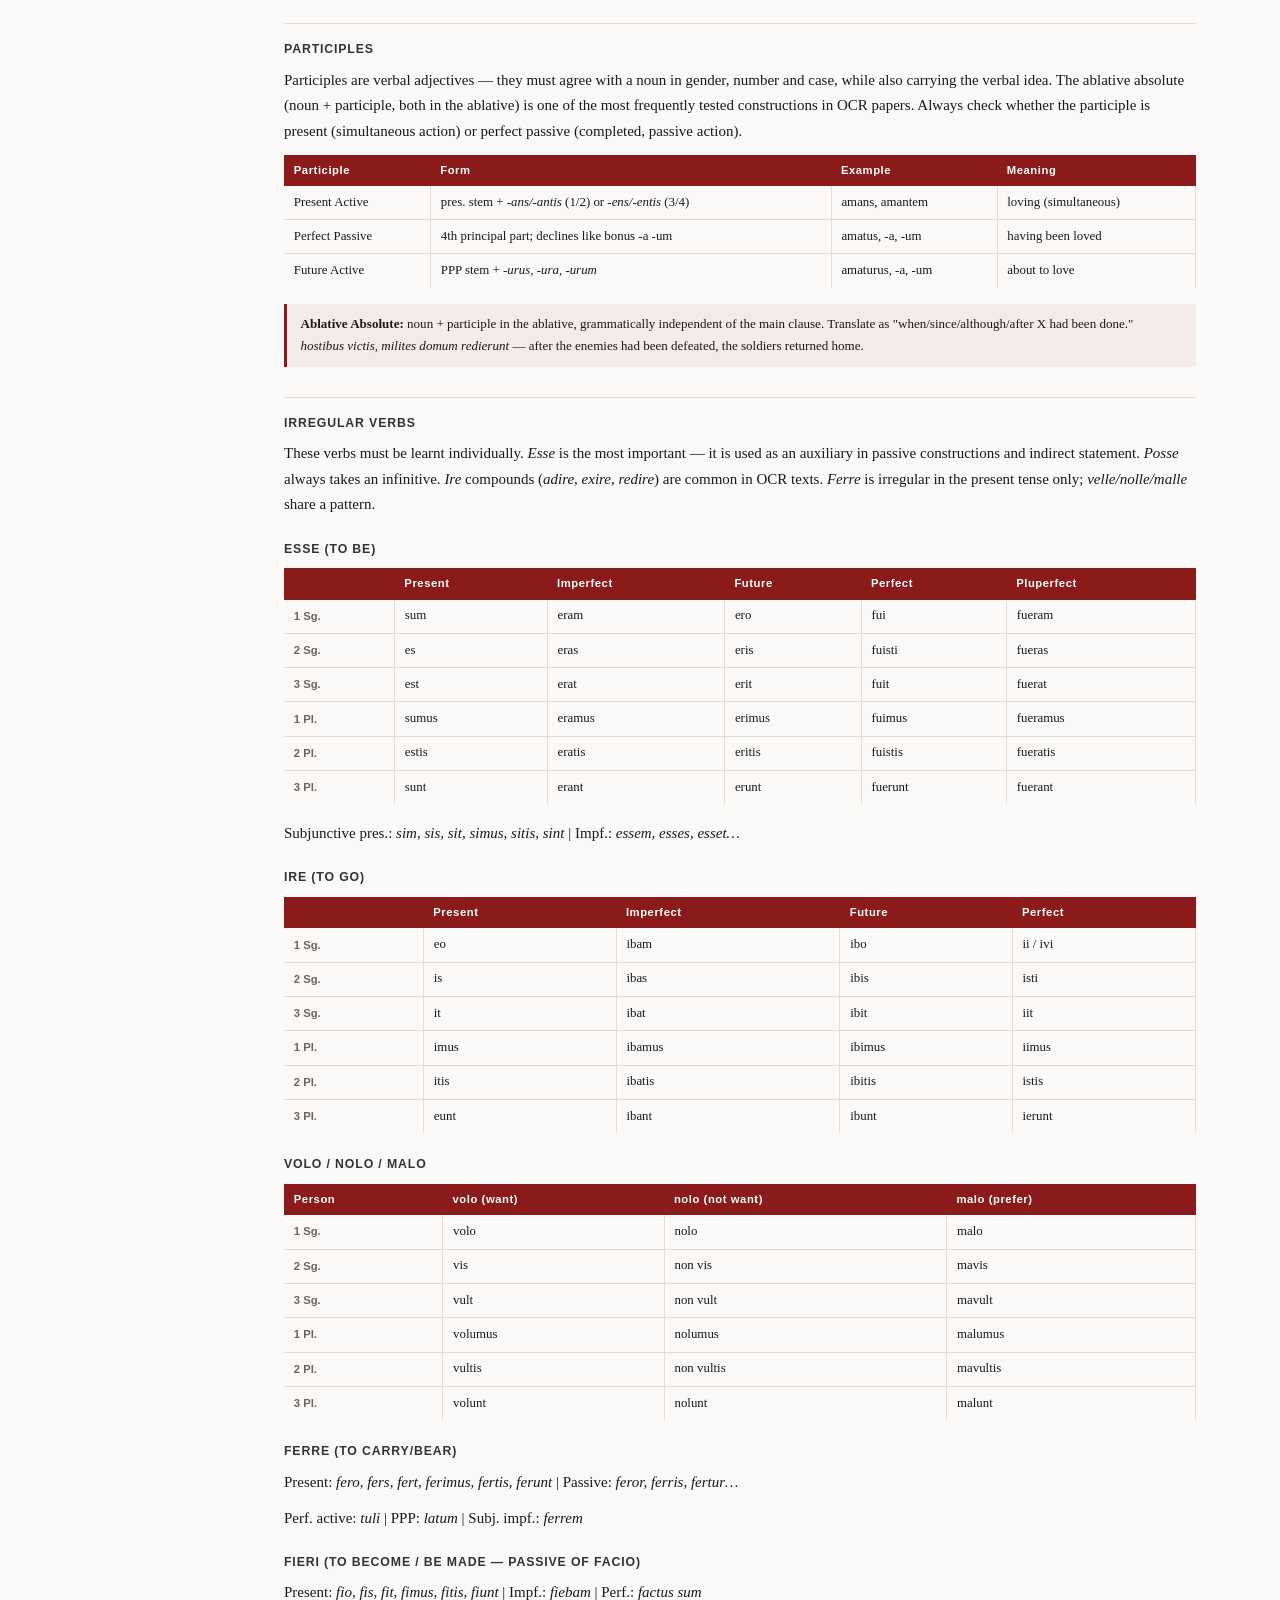
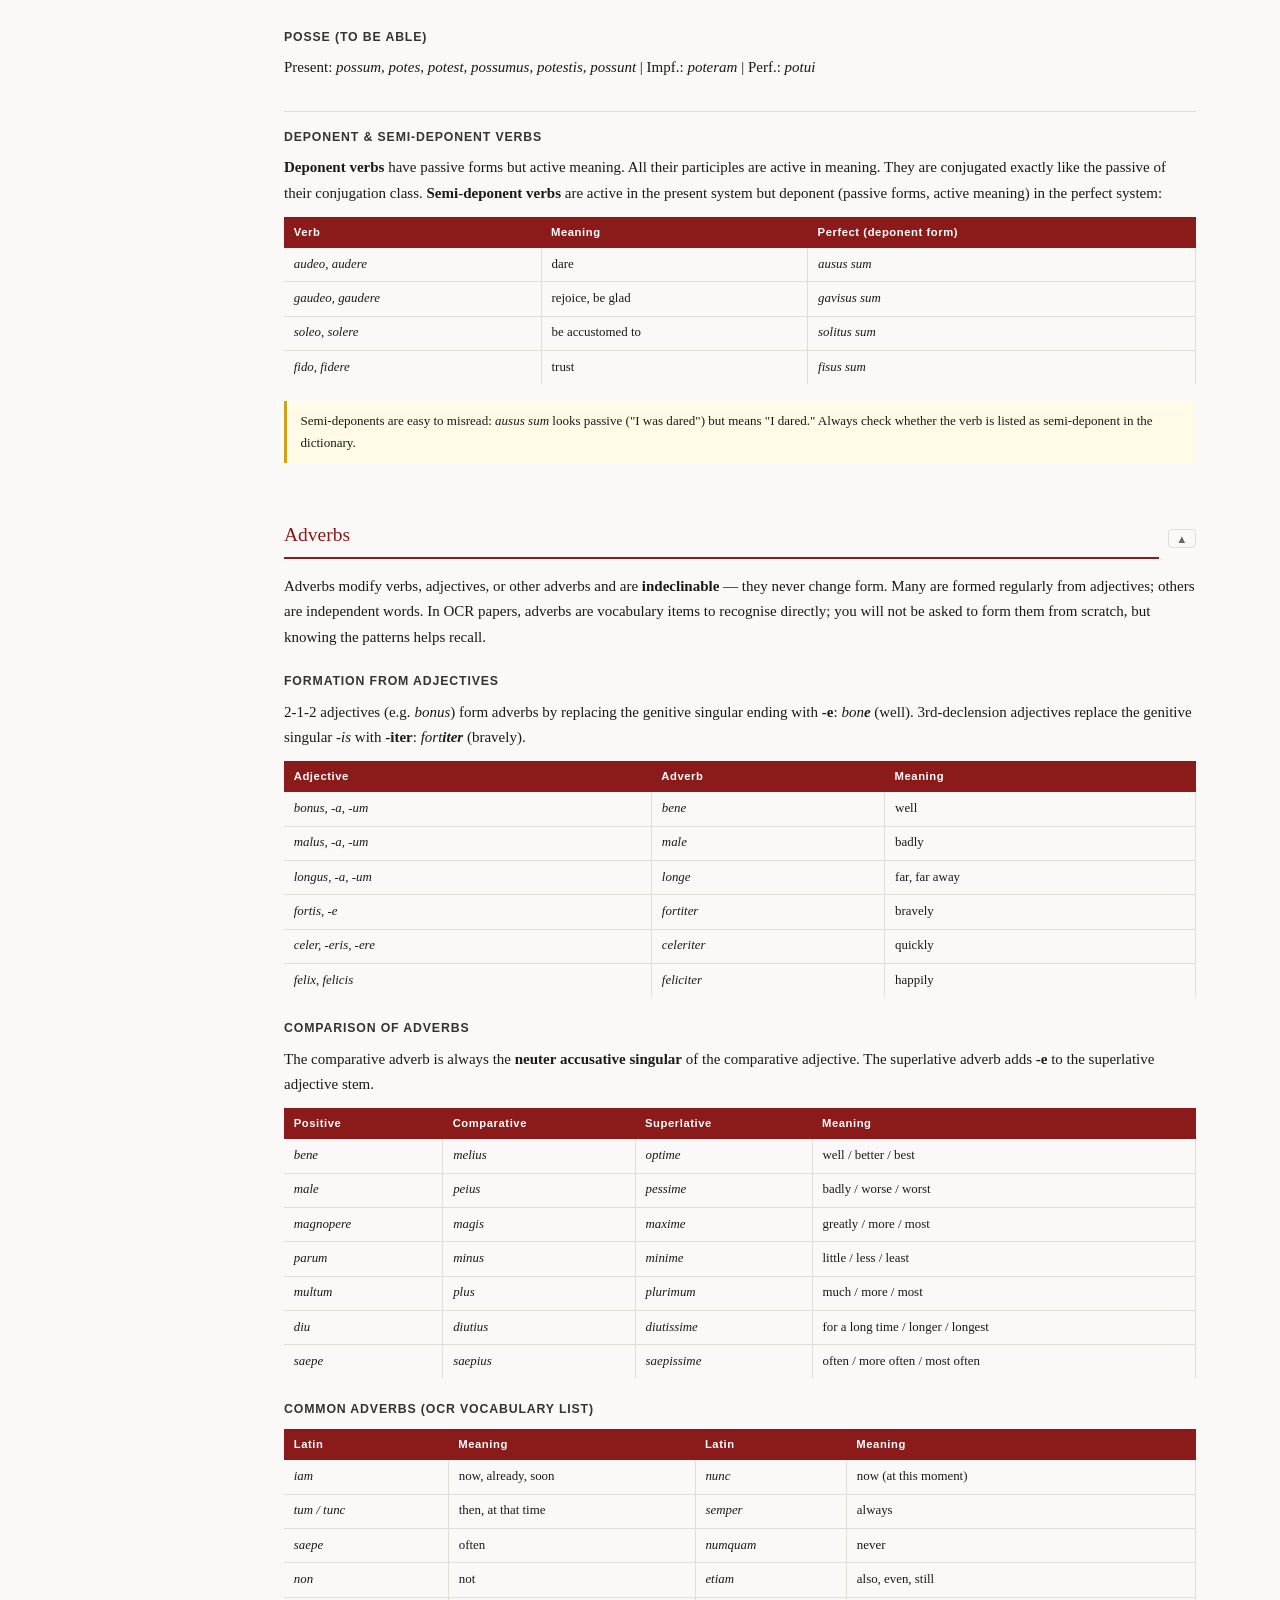
==== commit aac799af: "Add files via upload" ====
--- a/igcse_latin.html
+++ b/igcse_latin.html
@@ -2557,29 +2557,14 @@
 }
 
 // ── AUTH MODAL ───────────────────────────────────────────────────
-// Deferred so existing buttons/search/etc. always initialise first,
-// and wrapped in try-catch so any auth error can never crash the page.
-setTimeout(function() { try {
-  if (!_sb) {
-    const btn = document.getElementById('authBtn');
-    if (btn) btn.style.display = 'none';
-    return;
-  }
-  const overlay       = document.getElementById('authModalOverlay');
-  const closeBtn      = document.getElementById('authModalClose');
-  const authBtn       = document.getElementById('authBtn');
-  const tabSignIn     = document.getElementById('authTabSignIn');
-  const tabSignUp     = document.getElementById('authTabSignUp');
-  const tabs          = document.getElementById('authTabs');
-  const panelSignIn   = document.getElementById('authPanelSignIn');
-  const panelSignUp   = document.getElementById('authPanelSignUp');
-  const panelSignedIn = document.getElementById('authPanelSignedIn');
-  const msgEl         = document.getElementById('authMsg');
-
-  function showMsg(text, type) { msgEl.textContent = text; msgEl.className = 'auth-msg ' + type; }
-  function clearMsg()          { msgEl.className = 'auth-msg'; msgEl.textContent = ''; }
-
-  function openModal()  { overlay.classList.add('open'); clearMsg(); }
+// Part 1: modal open/close — runs immediately, always works
+(function() {
+  const overlay = document.getElementById('authModalOverlay');
+  const authBtn = document.getElementById('authBtn');
+  const closeBtn = document.getElementById('authModalClose');
+  const msgEl   = document.getElementById('authMsg');
+
+  function openModal()  { overlay.classList.add('open'); msgEl.className = 'auth-msg'; msgEl.textContent = ''; }
   function closeModal() { overlay.classList.remove('open'); }
 
   authBtn.addEventListener('click', openModal);
@@ -2590,16 +2575,38 @@
   });
 
   // Tab switching
+  const tabSignIn   = document.getElementById('authTabSignIn');
+  const tabSignUp   = document.getElementById('authTabSignUp');
+  const panelSignIn = document.getElementById('authPanelSignIn');
+  const panelSignUp = document.getElementById('authPanelSignUp');
   tabSignIn.addEventListener('click', () => {
-    tabSignIn.classList.add('active'); tabSignUp.classList.remove('active');
-    panelSignIn.style.display = ''; panelSignUp.style.display = 'none';
-    clearMsg();
+    tabSignIn.classList.add('active');   tabSignUp.classList.remove('active');
+    panelSignIn.style.display = '';      panelSignUp.style.display = 'none';
+    msgEl.className = 'auth-msg';
   });
   tabSignUp.addEventListener('click', () => {
-    tabSignUp.classList.add('active'); tabSignIn.classList.remove('active');
-    panelSignUp.style.display = ''; panelSignIn.style.display = 'none';
-    clearMsg();
+    tabSignUp.classList.add('active');   tabSignIn.classList.remove('active');
+    panelSignUp.style.display = '';      panelSignIn.style.display = 'none';
+    msgEl.className = 'auth-msg';
   });
+
+  // Expose closeModal globally so Supabase part can call it
+  window._authCloseModal = closeModal;
+})();
+
+// Part 2: Supabase auth calls — deferred + try-catch so failures never affect rest of page
+setTimeout(function() { try {
+  if (!_sb) return;
+
+  const overlay       = document.getElementById('authModalOverlay');
+  const authBtn       = document.getElementById('authBtn');
+  const tabs          = document.getElementById('authTabs');
+  const panelSignIn   = document.getElementById('authPanelSignIn');
+  const panelSignUp   = document.getElementById('authPanelSignUp');
+  const panelSignedIn = document.getElementById('authPanelSignedIn');
+  const msgEl         = document.getElementById('authMsg');
+
+  function showMsg(text, type) { msgEl.textContent = text; msgEl.className = 'auth-msg ' + type; }
 
   // Email sign-in
   async function doSignIn() {
@@ -2611,10 +2618,10 @@
     const { error } = await _sb.auth.signInWithPassword({ email, password });
     btn.disabled = false; btn.textContent = 'Sign In';
     if (error) showMsg(error.message, 'error');
-    else closeModal();
+    else window._authCloseModal && window._authCloseModal();
   }
   document.getElementById('authSignInBtn').addEventListener('click', doSignIn);
-  document.getElementById('authEmail').addEventListener('keydown', e => { if (e.key === 'Enter') doSignIn(); });
+  document.getElementById('authEmail').addEventListener('keydown',    e => { if (e.key === 'Enter') doSignIn(); });
   document.getElementById('authPassword').addEventListener('keydown', e => { if (e.key === 'Enter') doSignIn(); });
 
   // Email sign-up
@@ -2628,7 +2635,7 @@
     const { error } = await _sb.auth.signUp({ email, password });
     btn.disabled = false; btn.textContent = 'Create Account';
     if (error) showMsg(error.message, 'error');
-    else showMsg('Check your email to confirm your account, then sign in.', 'success');
+    else showMsg('Account created — check your email to confirm, then sign in.', 'success');
   }
   document.getElementById('authSignUpBtn').addEventListener('click', doSignUp);
   document.getElementById('authPasswordUp').addEventListener('keydown', e => { if (e.key === 'Enter') doSignUp(); });
@@ -2647,42 +2654,41 @@
   // Sign out
   document.getElementById('authSignOutBtn').addEventListener('click', async () => {
     await _sb.auth.signOut();
-    closeModal();
+    window._authCloseModal && window._authCloseModal();
   });
 
-  // Update header button + modal panels based on auth state
+  // Update button + panels to reflect current auth state
   function updateAuthUI() {
     if (_currentUser) {
-      const name = _currentUser.email?.split('@')[0] || 'Account';
-      authBtn.textContent = '👤 ' + name;
-      tabs.style.display          = 'none';
-      panelSignIn.style.display   = 'none';
-      panelSignUp.style.display   = 'none';
-      panelSignedIn.style.display = '';
+      authBtn.textContent             = '👤 ' + (_currentUser.email?.split('@')[0] || 'Account');
+      tabs.style.display              = 'none';
+      panelSignIn.style.display       = 'none';
+      panelSignUp.style.display       = 'none';
+      panelSignedIn.style.display     = '';
       document.getElementById('authUserEmail').textContent = _currentUser.email || '';
     } else {
-      authBtn.textContent = '👤 Sign In';
-      tabs.style.display          = '';
-      panelSignedIn.style.display = 'none';
-      panelSignIn.style.display   = '';
-      tabSignIn.classList.add('active'); tabSignUp.classList.remove('active');
+      authBtn.textContent             = '👤 Sign In';
+      tabs.style.display              = '';
+      panelSignedIn.style.display     = 'none';
+      panelSignIn.style.display       = '';
+      document.getElementById('authTabSignIn').classList.add('active');
+      document.getElementById('authTabSignUp').classList.remove('active');
     }
   }
 
-  // Auth state listener (fires on sign-in, sign-out, token refresh)
   _sb.auth.onAuthStateChange(async (event, session) => {
     _currentUser = session?.user ?? null;
     updateAuthUI();
     if (event === 'SIGNED_IN') await _loadFromCloud();
   });
 
-  // Restore session on page load (handles OAuth redirect)
   _sb.auth.getSession().then(({ data: { session } }) => {
     _currentUser = session?.user ?? null;
     updateAuthUI();
     if (_currentUser) _loadFromCloud();
   });
-} catch(e) { console.warn('Auth init error:', e); } }, 0);
+
+} catch(e) { console.warn('Auth error:', e); } }, 0);
 
 // ── HEADER HEIGHT SYNC ───────────────────────────────────────────
 // ── GLOBAL SEARCH ────────────────────────────────────────────────
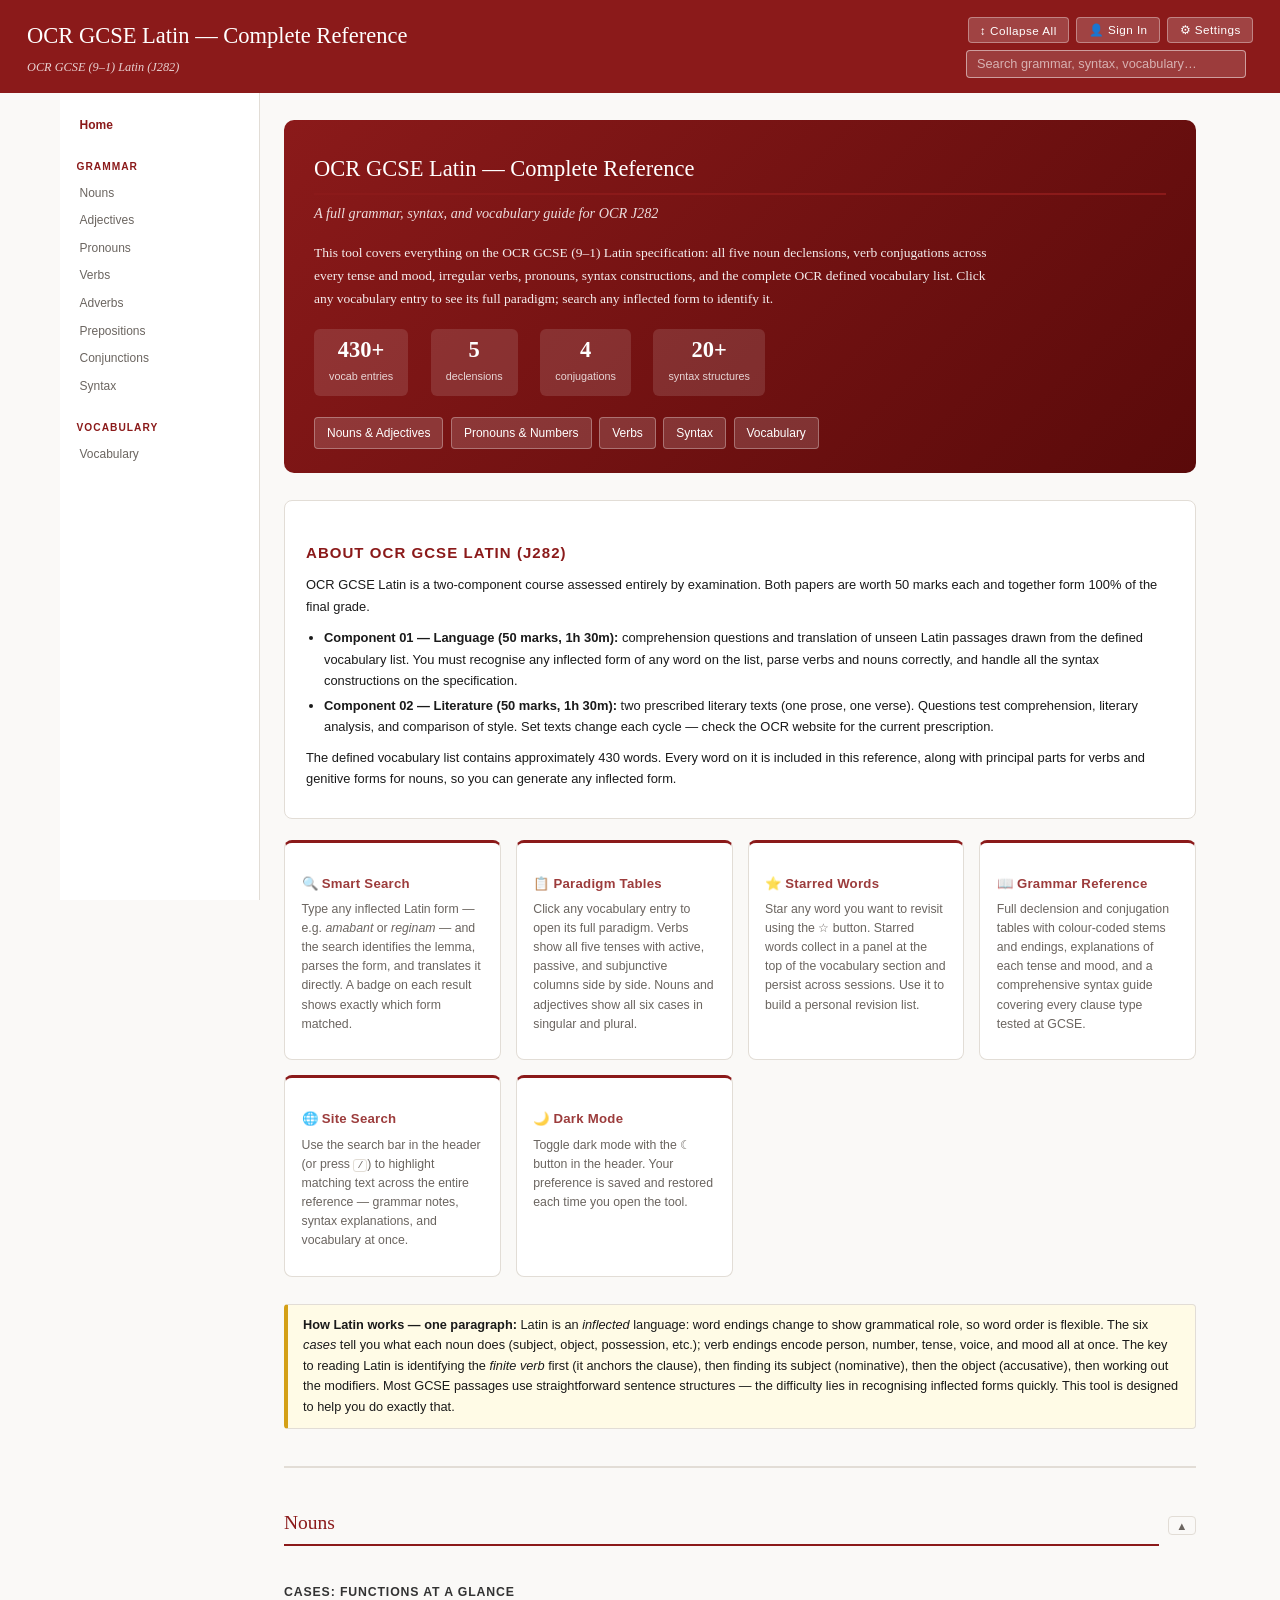
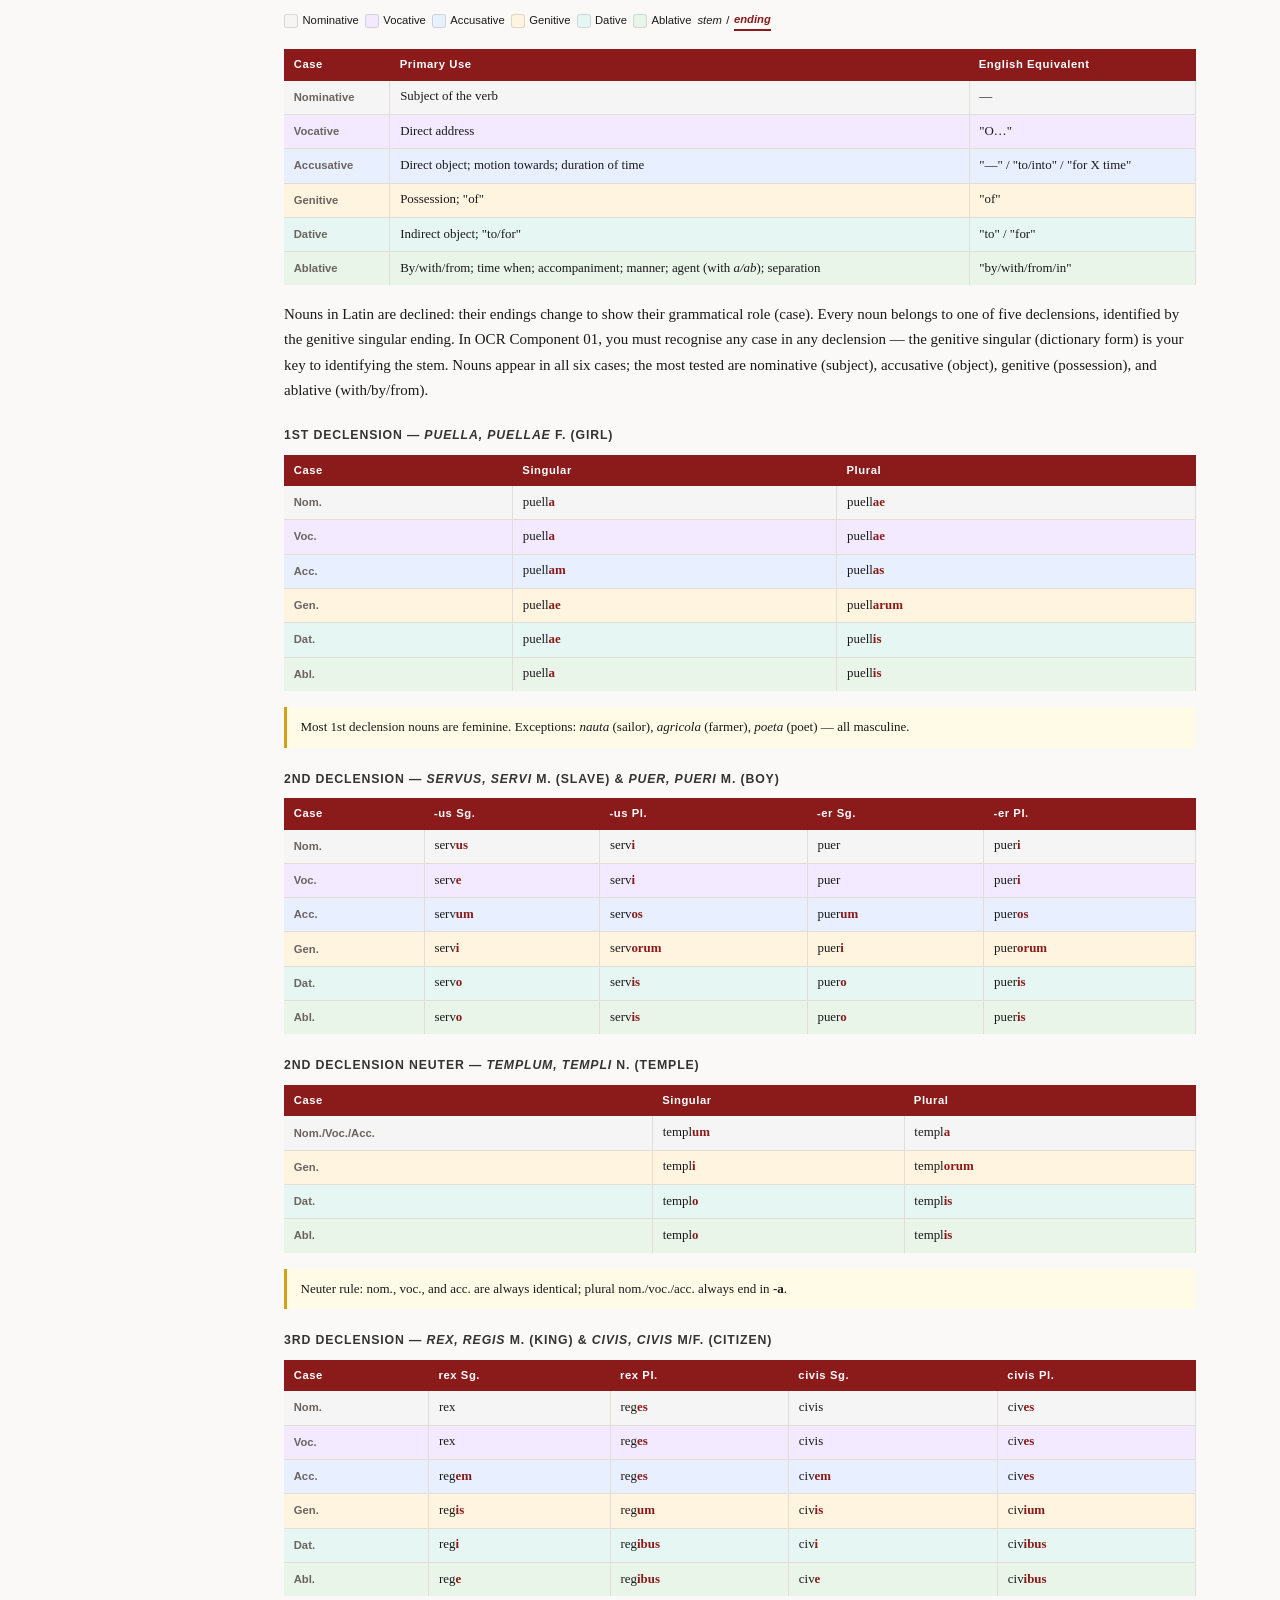
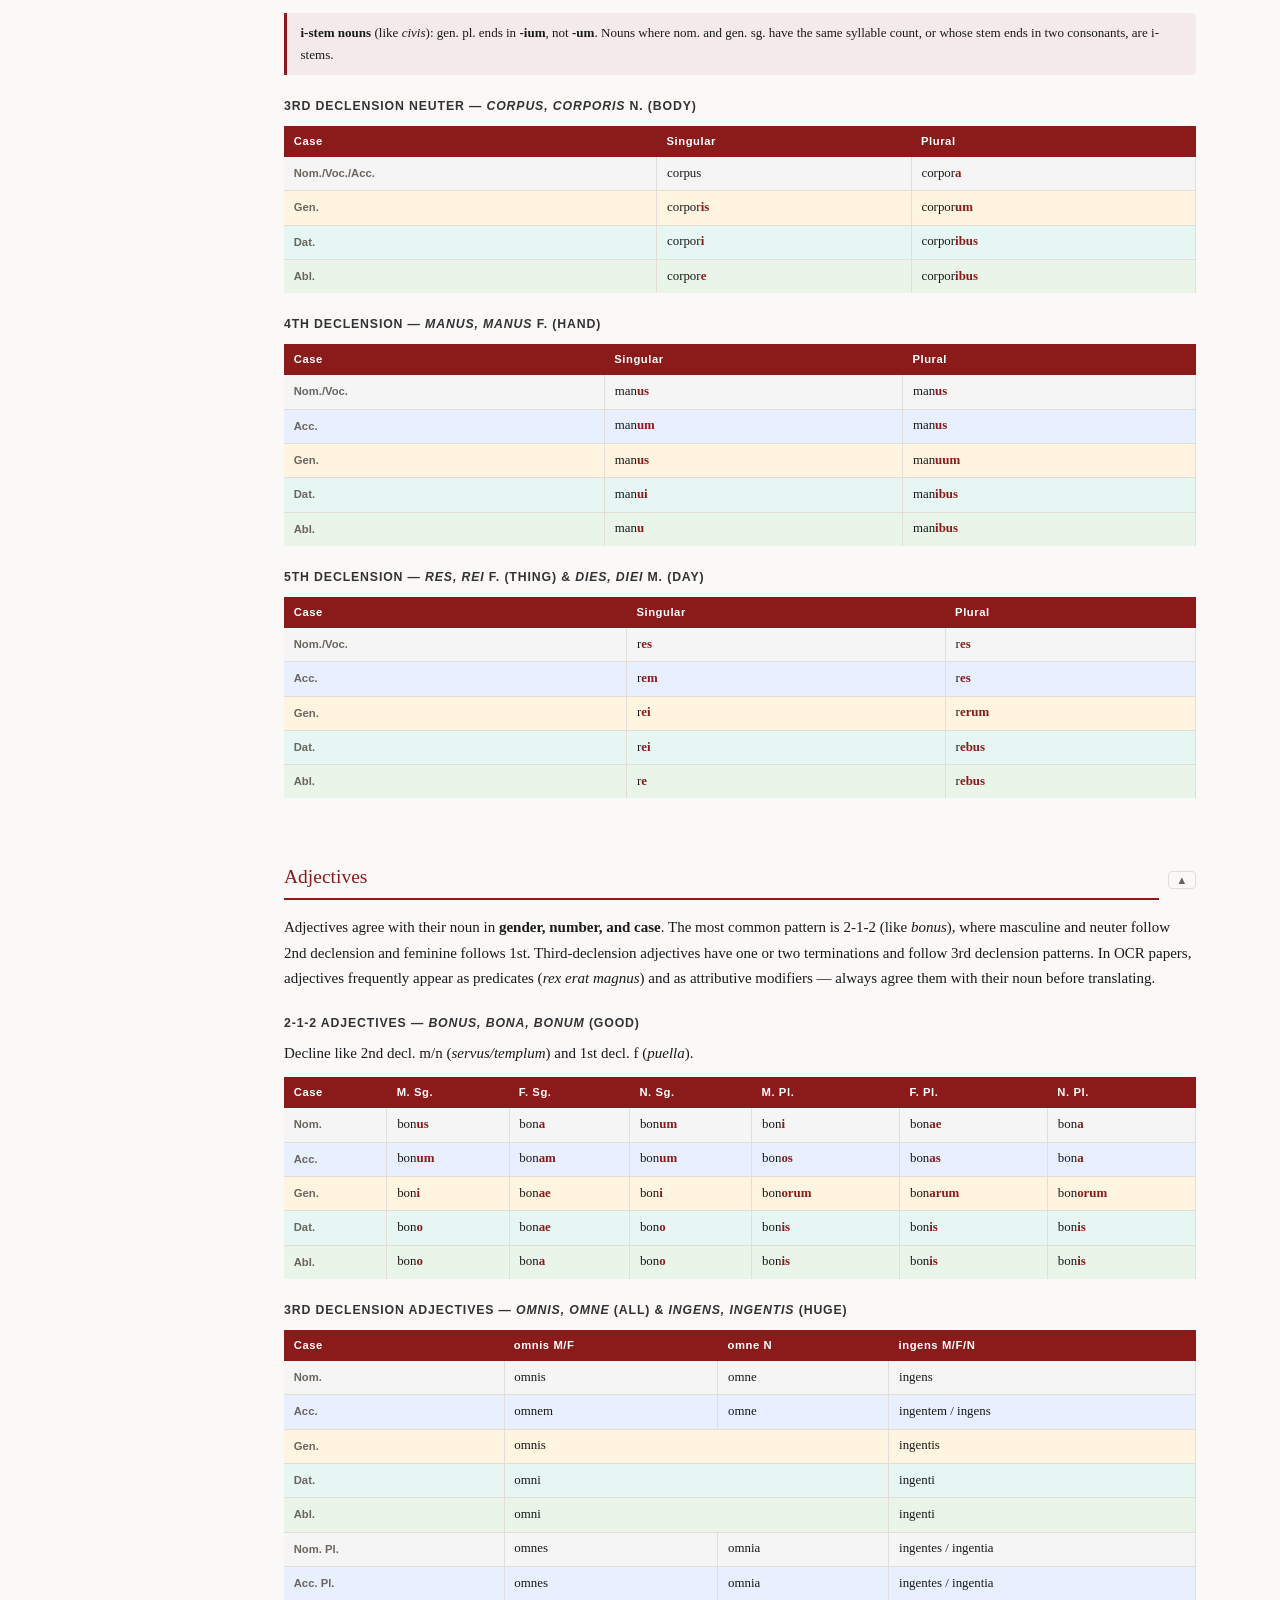
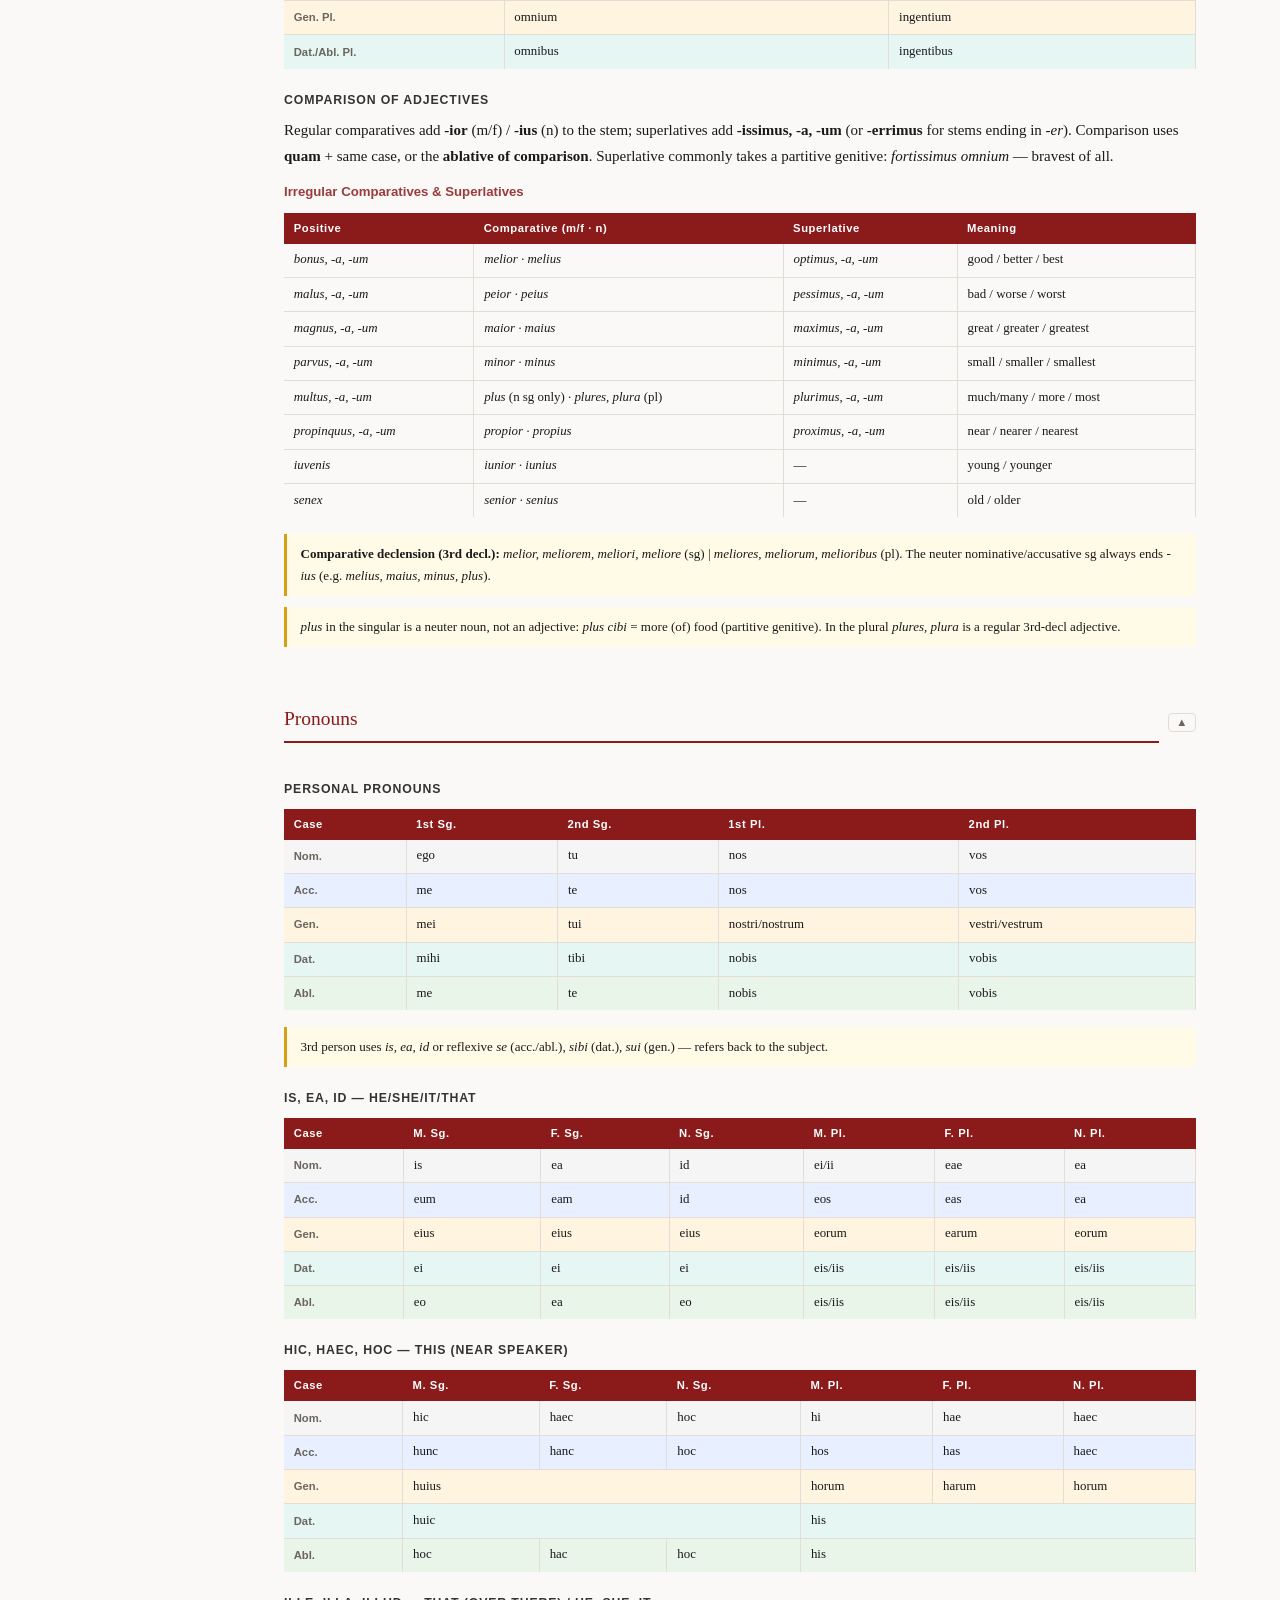
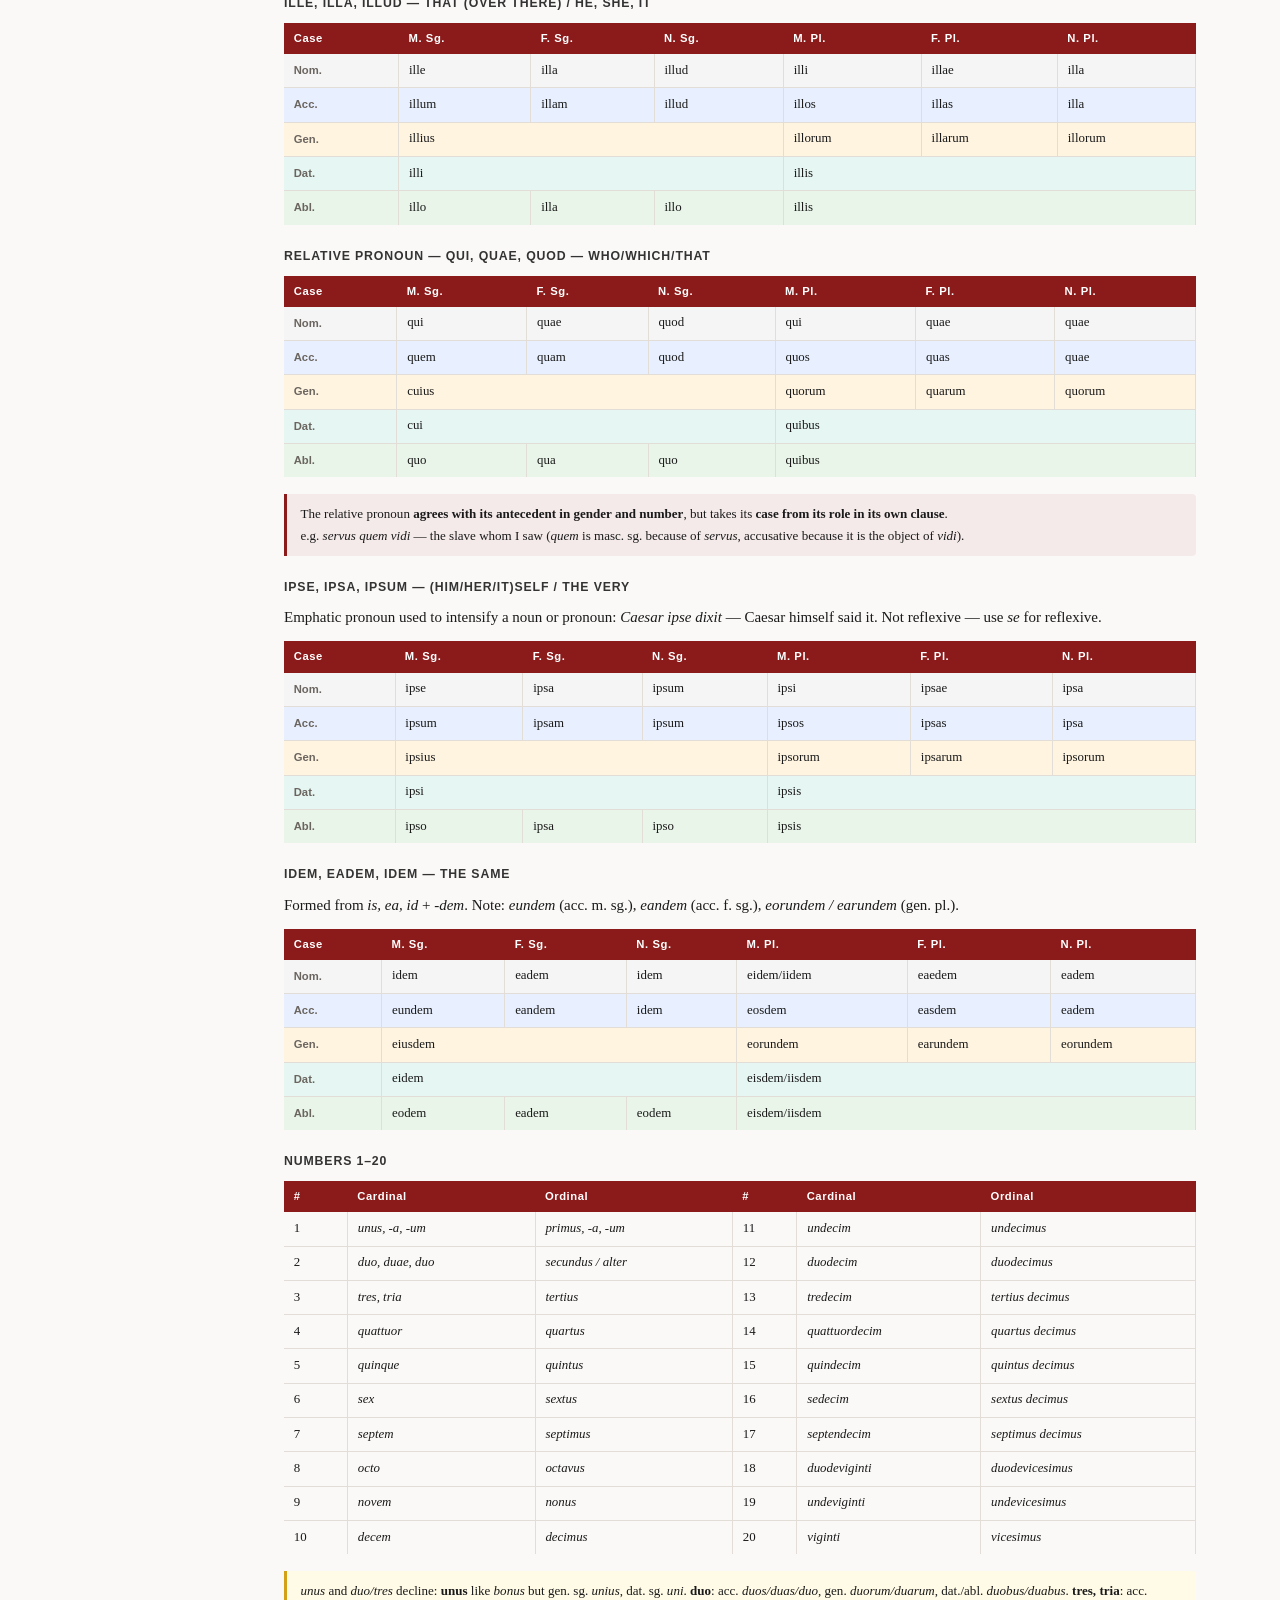
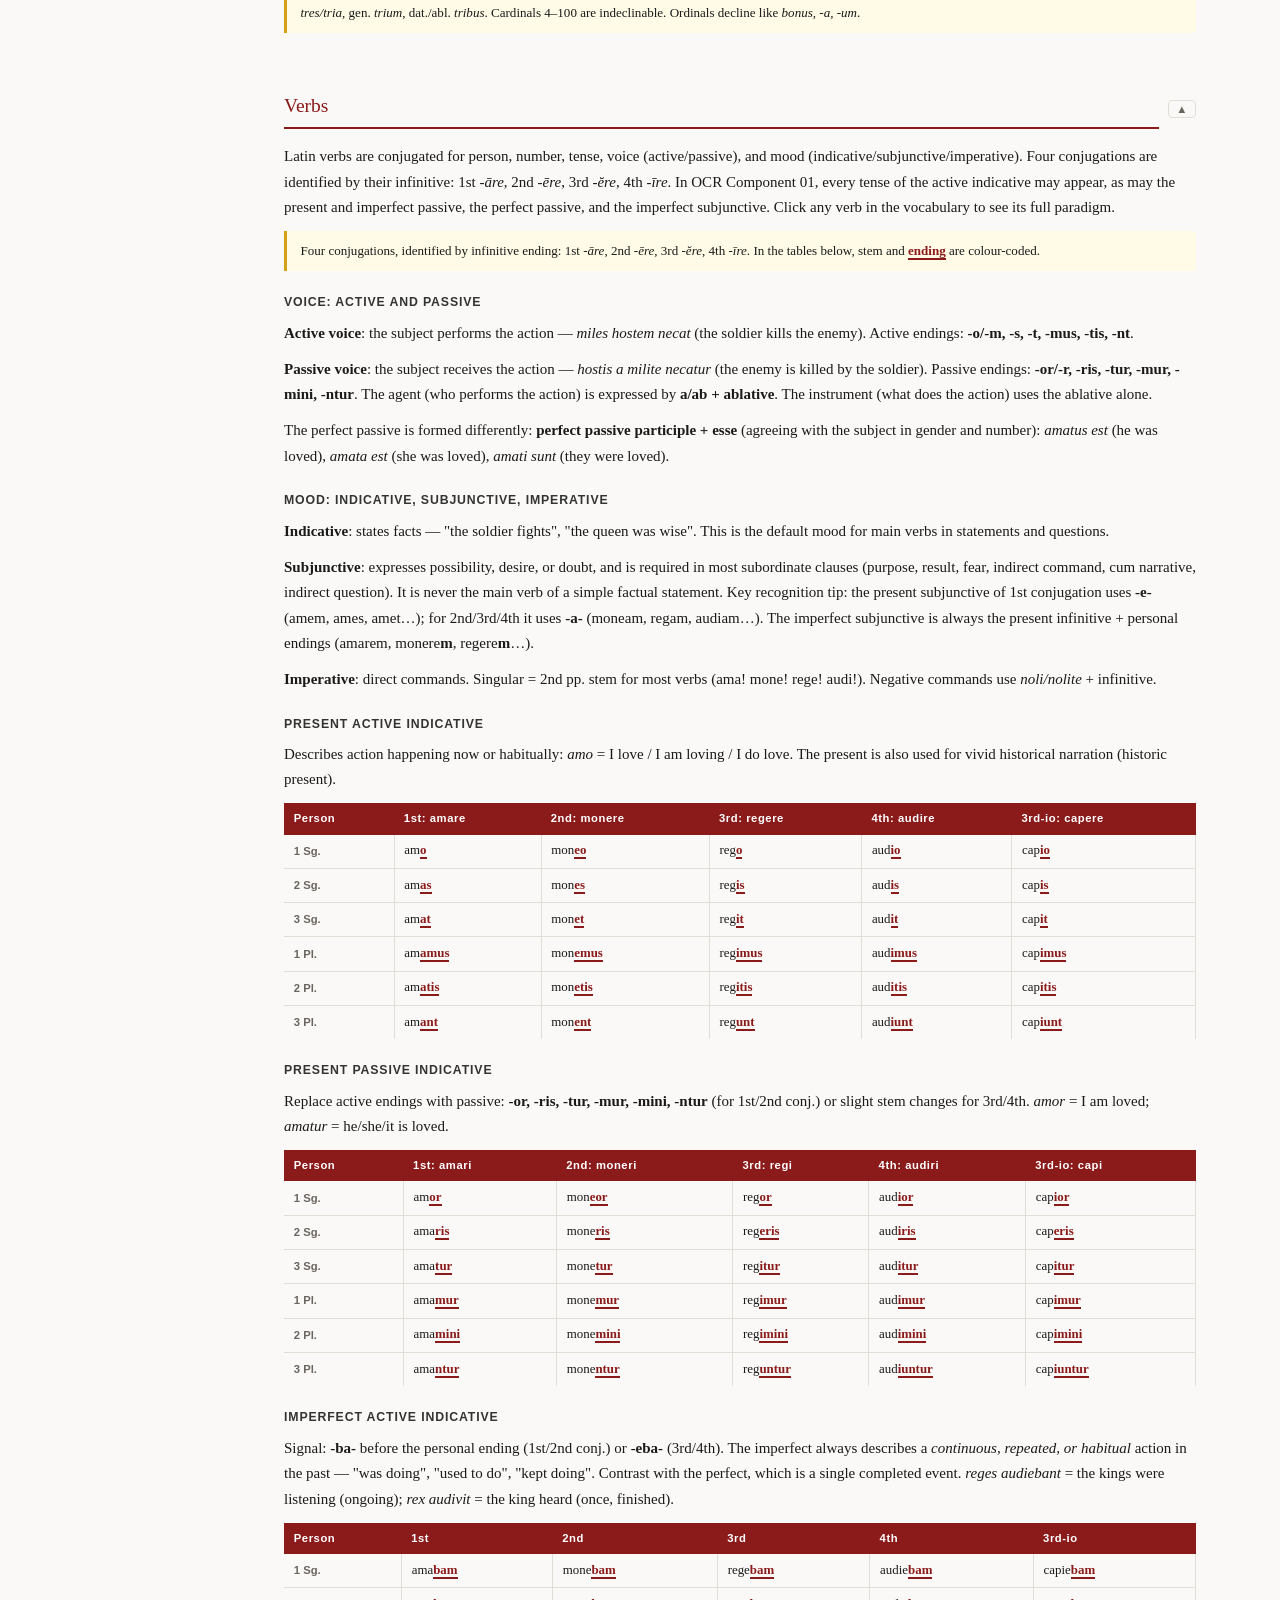
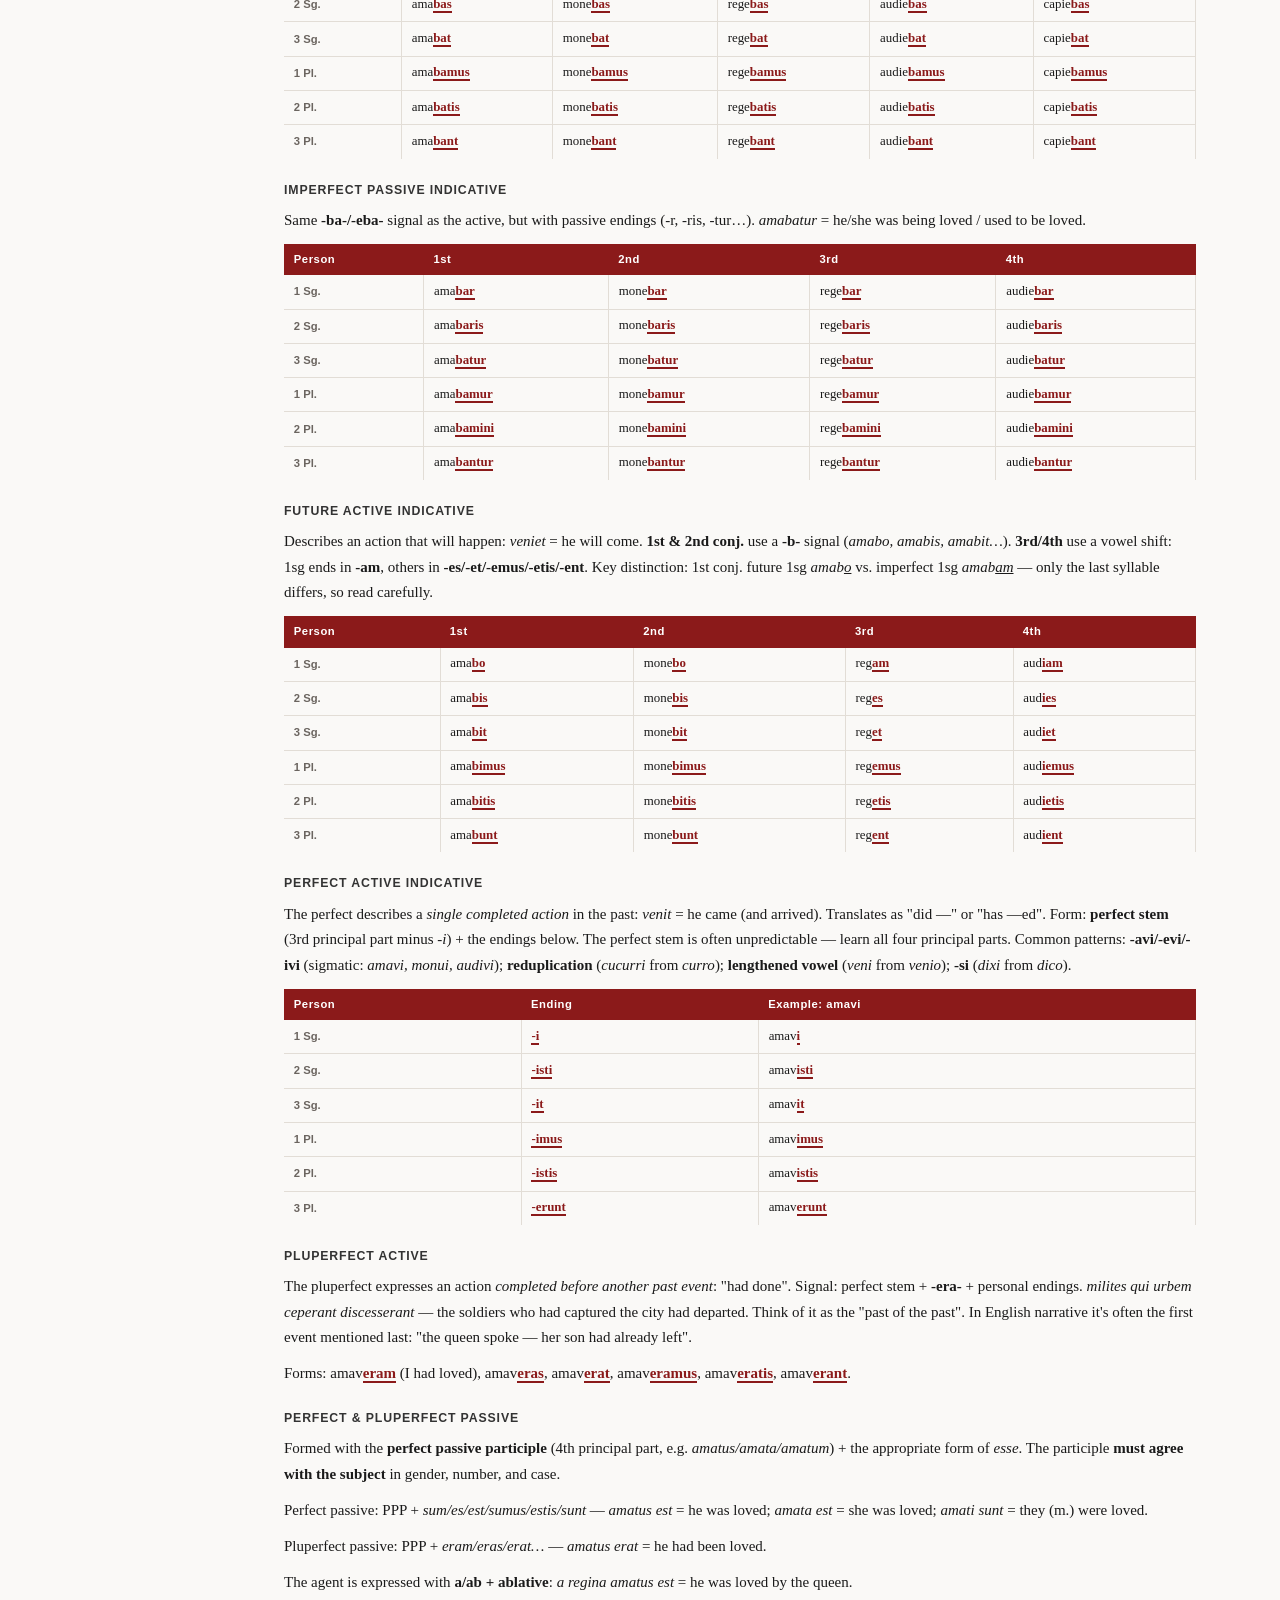
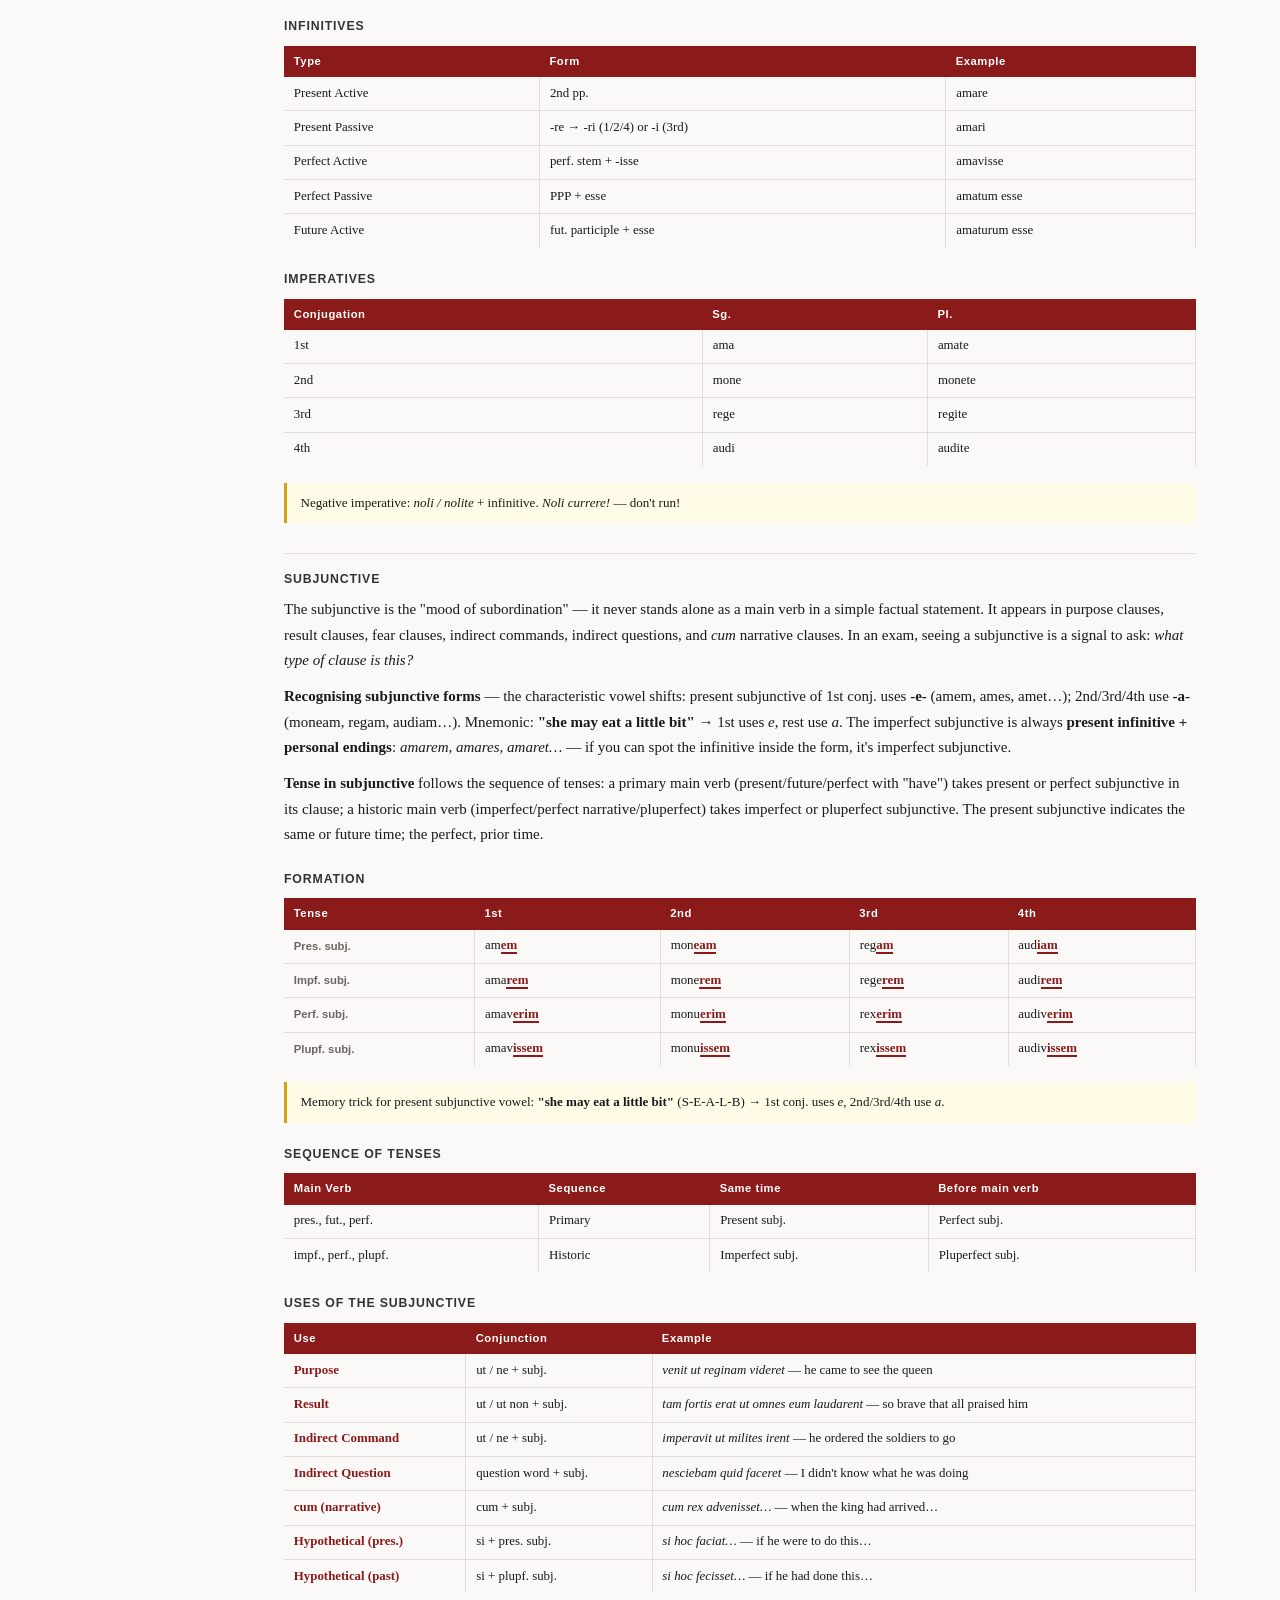
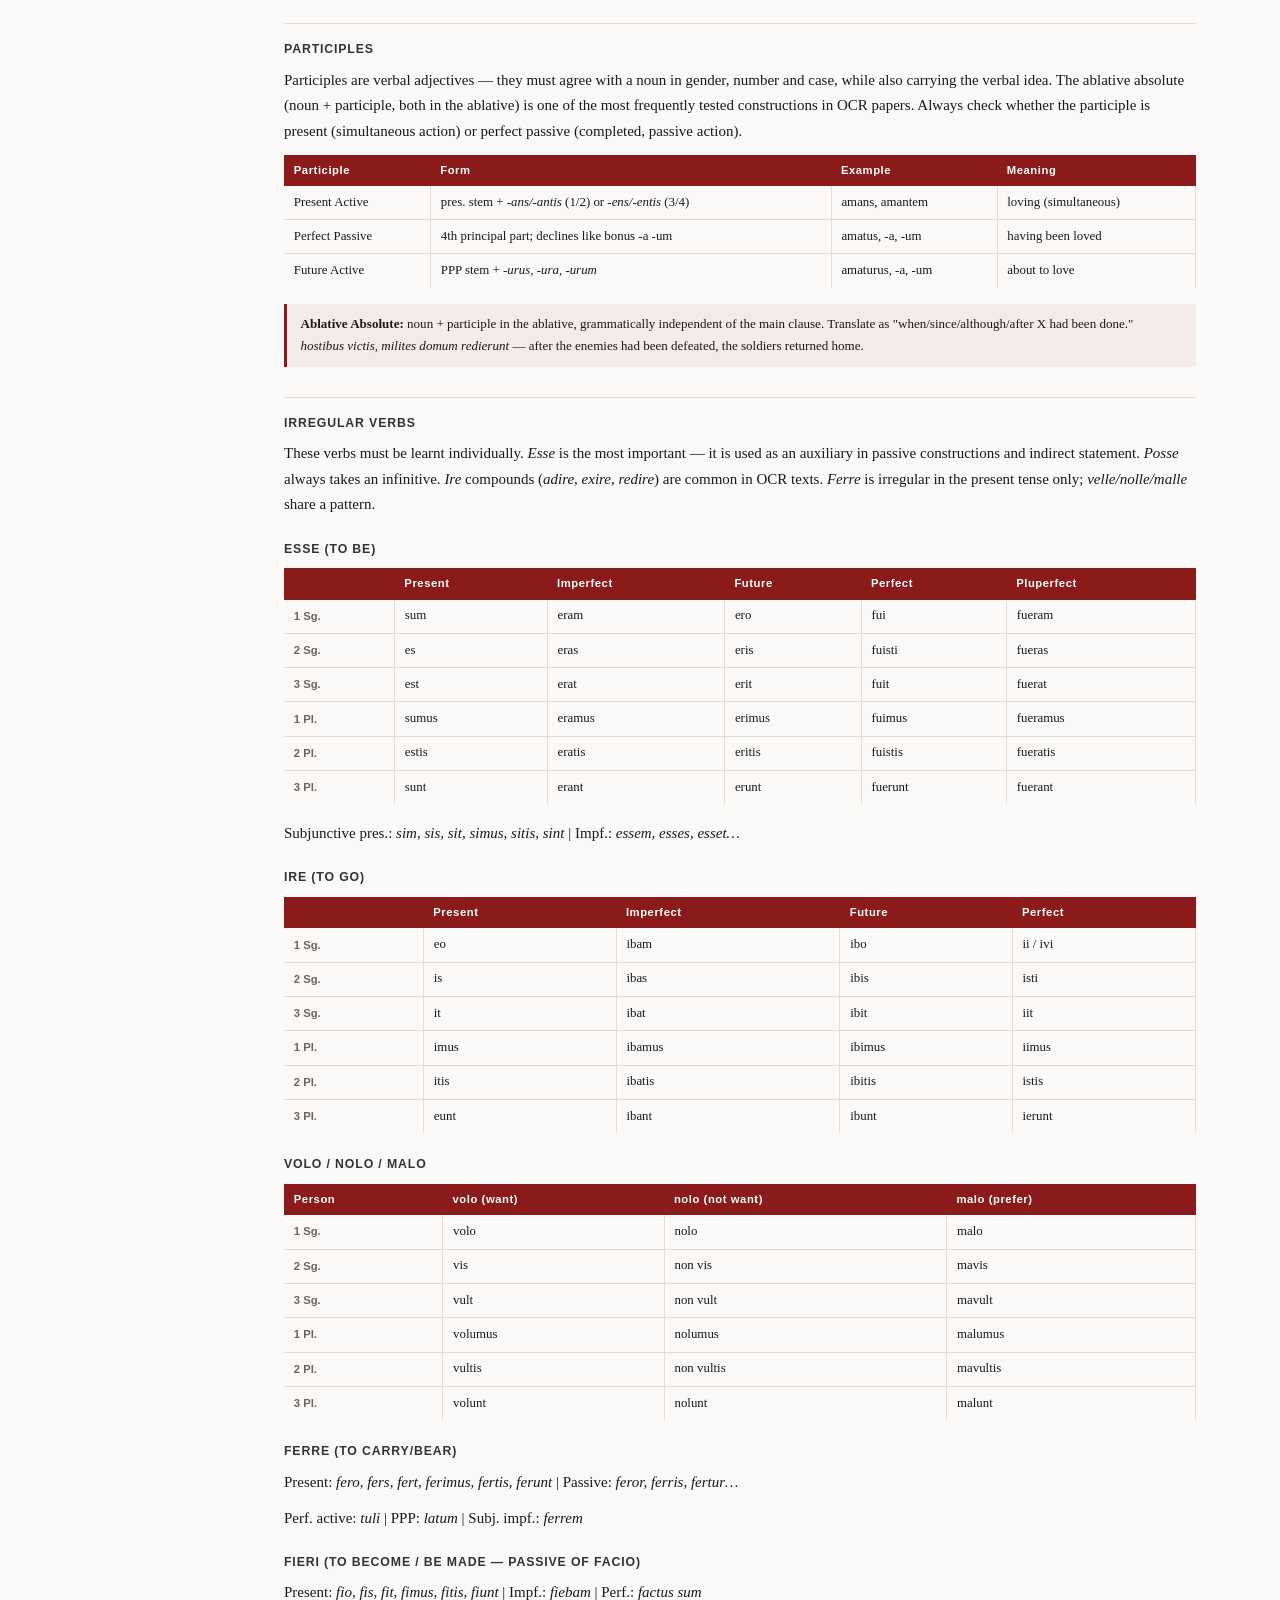
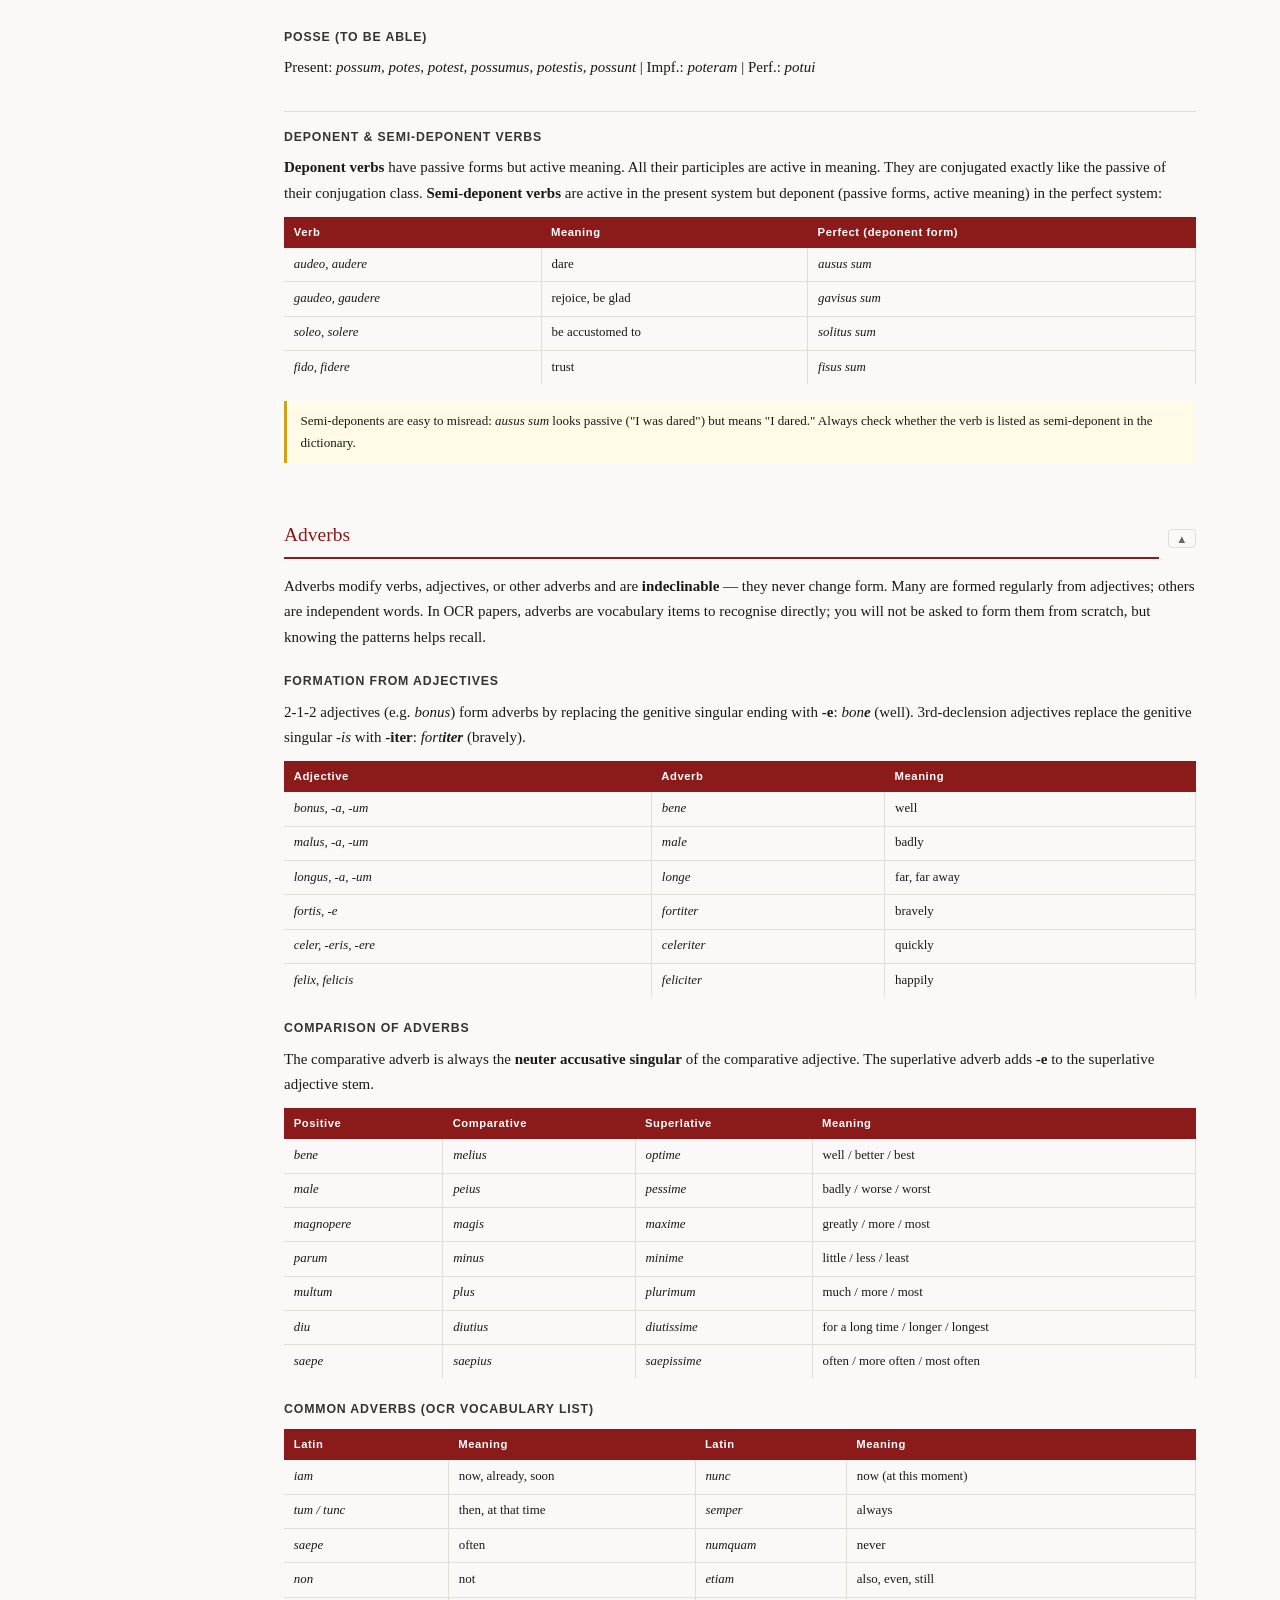
==== commit aab17662: "Add files via upload" ====
--- a/igcse_latin.html
+++ b/igcse_latin.html
@@ -2448,6 +2448,58 @@
   </div>
 </div>
 
+
+<!-- AUTH MODAL -->
+<div class="auth-modal-overlay" id="authModalOverlay">
+  <div class="auth-modal" role="dialog" aria-modal="true" aria-labelledby="authModalTitle">
+    <button class="auth-modal-close" id="authModalClose" aria-label="Close">&times;</button>
+    <h2 id="authModalTitle">Account</h2>
+    <div class="auth-tabs" id="authTabs">
+      <button class="auth-tab active" id="authTabSignIn">Sign In</button>
+      <button class="auth-tab" id="authTabSignUp">Sign Up</button>
+    </div>
+    <div id="authPanelSignIn">
+      <div class="auth-field">
+        <label for="authEmail">Email</label>
+        <input type="email" id="authEmail" placeholder="you@example.com" autocomplete="email">
+      </div>
+      <div class="auth-field">
+        <label for="authPassword">Password</label>
+        <input type="password" id="authPassword" placeholder="Password" autocomplete="current-password">
+      </div>
+      <button class="auth-btn-primary" id="authSignInBtn">Sign In</button>
+      <div class="auth-divider">or</div>
+      <button class="auth-btn-google" id="authGoogleBtn">
+        <svg width="17" height="17" viewBox="0 0 18 18" fill="none"><path fill="#4285F4" d="M16.51 8H8.98v3h4.3c-.18 1-.74 1.48-1.6 2.04v2.01h2.6a7.8 7.8 0 002.38-5.88c0-.57-.05-.66-.15-1.18z"/><path fill="#34A853" d="M8.98 17c2.16 0 3.97-.72 5.3-1.94l-2.6-2a4.8 4.8 0 01-7.18-2.54H1.83v2.07A8 8 0 008.98 17z"/><path fill="#FBBC05" d="M4.5 10.52a4.8 4.8 0 010-3.04V5.41H1.83a8 8 0 000 7.18l2.67-2.07z"/><path fill="#EA4335" d="M8.98 4.18c1.17 0 2.23.4 3.06 1.2l2.3-2.3A8 8 0 001.83 5.4L4.5 7.49a4.77 4.77 0 014.48-3.3z"/></svg>
+        Continue with Google
+      </button>
+    </div>
+    <div id="authPanelSignUp" style="display:none">
+      <div class="auth-field">
+        <label for="authEmailUp">Email</label>
+        <input type="email" id="authEmailUp" placeholder="you@example.com" autocomplete="email">
+      </div>
+      <div class="auth-field">
+        <label for="authPasswordUp">Password</label>
+        <input type="password" id="authPasswordUp" placeholder="At least 6 characters" autocomplete="new-password">
+      </div>
+      <button class="auth-btn-primary" id="authSignUpBtn">Create Account</button>
+      <div class="auth-divider">or</div>
+      <button class="auth-btn-google" id="authGoogleBtnUp">
+        <svg width="17" height="17" viewBox="0 0 18 18" fill="none"><path fill="#4285F4" d="M16.51 8H8.98v3h4.3c-.18 1-.74 1.48-1.6 2.04v2.01h2.6a7.8 7.8 0 002.38-5.88c0-.57-.05-.66-.15-1.18z"/><path fill="#34A853" d="M8.98 17c2.16 0 3.97-.72 5.3-1.94l-2.6-2a4.8 4.8 0 01-7.18-2.54H1.83v2.07A8 8 0 008.98 17z"/><path fill="#FBBC05" d="M4.5 10.52a4.8 4.8 0 010-3.04V5.41H1.83a8 8 0 000 7.18l2.67-2.07z"/><path fill="#EA4335" d="M8.98 4.18c1.17 0 2.23.4 3.06 1.2l2.3-2.3A8 8 0 001.83 5.4L4.5 7.49a4.77 4.77 0 014.48-3.3z"/></svg>
+        Continue with Google
+      </button>
+    </div>
+    <div id="authPanelSignedIn" style="display:none">
+      <p class="auth-signed-in-info">Signed in as <strong id="authUserEmail"></strong></p>
+      <p class="auth-signed-in-note">Your starred words, preferences, and settings sync automatically across devices.</p>
+      <button class="auth-btn-primary" id="authSignOutBtn" style="background:var(--muted)">Sign Out</button>
+    </div>
+    <div id="authMsg" class="auth-msg"></div>
+  </div>
+</div>
+
+
 <script>
 // ── SUPABASE CONFIG ──────────────────────────────────────────────
 // Replace the two strings below with your Supabase project URL and anon key.
@@ -4122,52 +4174,46 @@
   const isN=/\bn\b/.test(t);
   if(decl===1){for(const f of[stem+'a',stem+'am',stem+'ae',stem+'ae',stem+'a',stem+'ae',stem+'as',stem+'arum',stem+'is',stem+'is'])out.add(f);}else if(decl===2){if(isN||nom.endsWith('um')){for(const f of[nom,nom,stem+'i',stem+'o',stem+'o',stem+'a',stem+'a',stem+'orum',stem+'is',stem+'is'])out.add(f);}else{for(const f of[nom,stem+'um',stem+'i',stem+'o',stem+'o'])out.add(f);if(nom.endsWith('us'))out.add(nom.replace(/us$/,'e'));for(const f of[stem+'i',stem+'os',stem+'orum',stem+'is',stem+'is'])out.add(f);}}else if(decl===3){if(isN){for(const f of[nom,nom,stem+'is',stem+'i',stem+'e',stem+'a',stem+'a',stem+'um',stem+'ium',stem+'ibus',stem+'ibus'])out.add(f);}else{for(const f of[nom,stem+'em',stem+'is',stem+'i',stem+'e',stem+'es',stem+'es',stem+'um',stem+'ium',stem+'ibus',stem+'ibus'])out.add(f);}}else if(decl===4){for(const f of[nom,stem+'um',nom,stem+'ui',stem+'u',nom,nom,stem+'uum',stem+'ibus',stem+'ibus'])out.add(f);}else if(decl===5){for(const f of[nom,stem+'em',stem+'ei',stem+'ei',stem+'e',nom,nom,stem+'erum',stem+'ebus',stem+'ebus'])out.add(f);}
 }
-// ── SOUND & VISUAL EFFECTS ──────────────────────────────────────
+
 // ── SOUND ENGINE ────────────────────────────────────────────────
 const SFX = (() => {
   let ctx = null, vol = 0.5;
-
   function getCtx() {
     if (!ctx) ctx = new (window.AudioContext || window.webkitAudioContext)();
-    // Resume suspended context (required by browser autoplay policy)
     if (ctx.state === 'suspended') ctx.resume();
     return ctx;
   }
-
   function tone(freq, dur, gain, freqEnd) {
     if (vol <= 0) return;
     try {
       const c = getCtx();
       const now = c.currentTime;
       const osc = c.createOscillator();
-      const g   = c.createGain();
-      osc.connect(g);
-      g.connect(c.destination);
+      const g = c.createGain();
+      osc.connect(g); g.connect(c.destination);
       osc.type = 'sine';
       osc.frequency.setValueAtTime(freq, now);
       if (freqEnd) osc.frequency.linearRampToValueAtTime(freqEnd, now + dur);
       g.gain.setValueAtTime(0, now);
       g.gain.linearRampToValueAtTime(gain * vol, now + 0.01);
       g.gain.linearRampToValueAtTime(0, now + dur);
-      osc.start(now);
-      osc.stop(now + dur + 0.01);
-    } catch(err) { /* silently ignore e.g. page hidden */ }
-  }
-
+      osc.start(now); osc.stop(now + dur + 0.01);
+    } catch(err) {}
+  }
   return {
-    setVol(v)      { vol = v; },
-    click()        { tone(540, 0.05, 0.08); },
-    nav()          { tone(420, 0.06, 0.05); },
-    star()         { tone(880, 0.12, 0.10); setTimeout(() => tone(1100, 0.10, 0.07), 60); },
-    unstar()       { tone(480, 0.10, 0.07, 360); },
-    expand()       { tone(280, 0.13, 0.06, 400); },
-    collapse()     { tone(400, 0.11, 0.06, 260); },
-    modalOpen()    { tone(600, 0.08, 0.08); setTimeout(() => tone(740, 0.06, 0.06), 50); },
-    modalClose()   { tone(460, 0.08, 0.07, 380); },
-    filter()       { tone(500, 0.07, 0.07); },
-    searchFound()  { tone(660, 0.15, 0.07); },
-    searchEmpty()  { tone(280, 0.12, 0.05, 240); },
-    darkToggle()   { tone(520, 0.09, 0.06, 680); },
+    setVol(v)     { vol = v; },
+    click()       { tone(540, 0.05, 0.08); },
+    nav()         { tone(420, 0.06, 0.05); },
+    star()        { tone(880, 0.12, 0.10); setTimeout(() => tone(1100, 0.10, 0.07), 60); },
+    unstar()      { tone(480, 0.10, 0.07, 360); },
+    expand()      { tone(280, 0.13, 0.06, 400); },
+    collapse()    { tone(400, 0.11, 0.06, 260); },
+    modalOpen()   { tone(600, 0.08, 0.08); setTimeout(() => tone(740, 0.06, 0.06), 50); },
+    modalClose()  { tone(460, 0.08, 0.07, 380); },
+    filter()      { tone(500, 0.07, 0.07); },
+    searchFound() { tone(660, 0.15, 0.07); },
+    searchEmpty() { tone(280, 0.12, 0.05, 240); },
+    darkToggle()  { tone(520, 0.09, 0.06, 680); },
   };
 })();
 
@@ -4177,50 +4223,41 @@
   const size = Math.max(rect.width, rect.height) * 2;
   const r = document.createElement('span');
   r.className = 'ripple-wave';
-  r.style.width  = r.style.height = size + 'px';
-  r.style.left   = (e.clientX - rect.left  - size / 2) + 'px';
-  r.style.top    = (e.clientY - rect.top   - size / 2) + 'px';
+  r.style.width = r.style.height = size + 'px';
+  r.style.left = (e.clientX - rect.left - size / 2) + 'px';
+  r.style.top  = (e.clientY - rect.top  - size / 2) + 'px';
   el.appendChild(r);
   r.addEventListener('animationend', () => r.remove(), { once: true });
 }
 
-// Ensure buttons that receive ripples have position:relative & overflow:hidden
 document.querySelectorAll('.btn-toggle').forEach(btn => {
   btn.style.position = 'relative';
   btn.style.overflow = 'hidden';
   btn.addEventListener('click', e => { doRipple(btn, e); SFX.click(); });
 });
 
-// Sidebar nav
 document.querySelectorAll('aside.sidebar a').forEach(a => {
   a.addEventListener('click', () => SFX.nav());
 });
 
-// Star buttons (delegated — works for dynamically created entries too)
 document.addEventListener('click', e => {
   const sb = e.target.closest('.star-btn');
   if (!sb) return;
-  // Read state BEFORE existing handler changes it
   const willStar = sb.textContent.trim() === '☆';
   willStar ? SFX.star() : SFX.unstar();
-  // Bounce animation — remove then re-add class to restart if already running
-  sb.classList.remove('star-pop');
-  void sb.offsetWidth;
+  sb.classList.remove('star-pop'); void sb.offsetWidth;
   sb.classList.add('star-pop');
   sb.addEventListener('animationend', () => sb.classList.remove('star-pop'), { once: true });
-}, true); // capture phase so we read ☆/★ before handler flips it
-
-// Vocab entry flash (delegated)
+}, true);
+
 document.addEventListener('click', e => {
   const entry = e.target.closest('#main-vocab-grid .vocab-entry, #starred-grid .vocab-entry');
   if (!entry || e.target.closest('.star-btn')) return;
-  entry.classList.remove('entry-flash');
-  void entry.offsetWidth;
+  entry.classList.remove('entry-flash'); void entry.offsetWidth;
   entry.classList.add('entry-flash');
   entry.addEventListener('animationend', () => entry.classList.remove('entry-flash'), { once: true });
 });
 
-// Section expand/collapse sound
 document.querySelectorAll('.section-header').forEach(hdr => {
   hdr.addEventListener('click', () => {
     const body = hdr.nextElementSibling;
@@ -4229,10 +4266,10 @@
   });
 });
 
-// Volume slider in settings
+// ── VOLUME SLIDER ────────────────────────────────────────────────
 (function() {
-  const slider = document.getElementById('vol-slider');
-  const volVal = document.getElementById('vol-val');
+  const slider  = document.getElementById('vol-slider');
+  const volVal  = document.getElementById('vol-val');
   const volIcon = document.getElementById('vol-icon');
   function iconFor(v) { return v === 0 ? '🔇' : v < 35 ? '🔈' : v < 70 ? '🔉' : '🔊'; }
   function applyVol(v) {
@@ -4250,64 +4287,5 @@
 
 </script>
 
-<!-- ── AUTH MODAL ──────────────────────────────────────────────── -->
-<div class="auth-modal-overlay" id="authModalOverlay">
-  <div class="auth-modal" role="dialog" aria-modal="true" aria-labelledby="authModalTitle">
-    <button class="auth-modal-close" id="authModalClose" aria-label="Close">×</button>
-    <h2 id="authModalTitle">Account</h2>
-
-    <!-- Sign-in / sign-up tabs (hidden when signed in) -->
-    <div class="auth-tabs" id="authTabs">
-      <button class="auth-tab active" id="authTabSignIn">Sign In</button>
-      <button class="auth-tab" id="authTabSignUp">Sign Up</button>
-    </div>
-
-    <!-- Sign-in panel -->
-    <div id="authPanelSignIn">
-      <div class="auth-field">
-        <label for="authEmail">Email</label>
-        <input type="email" id="authEmail" placeholder="you@example.com" autocomplete="email">
-      </div>
-      <div class="auth-field">
-        <label for="authPassword">Password</label>
-        <input type="password" id="authPassword" placeholder="Password" autocomplete="current-password">
-      </div>
-      <button class="auth-btn-primary" id="authSignInBtn">Sign In</button>
-      <div class="auth-divider">or</div>
-      <button class="auth-btn-google" id="authGoogleBtn">
-        <svg width="17" height="17" viewBox="0 0 18 18" fill="none"><path fill="#4285F4" d="M16.51 8H8.98v3h4.3c-.18 1-.74 1.48-1.6 2.04v2.01h2.6a7.8 7.8 0 002.38-5.88c0-.57-.05-.66-.15-1.18z"/><path fill="#34A853" d="M8.98 17c2.16 0 3.97-.72 5.3-1.94l-2.6-2a4.8 4.8 0 01-7.18-2.54H1.83v2.07A8 8 0 008.98 17z"/><path fill="#FBBC05" d="M4.5 10.52a4.8 4.8 0 010-3.04V5.41H1.83a8 8 0 000 7.18l2.67-2.07z"/><path fill="#EA4335" d="M8.98 4.18c1.17 0 2.23.4 3.06 1.2l2.3-2.3A8 8 0 001.83 5.4L4.5 7.49a4.77 4.77 0 014.48-3.3z"/></svg>
-        Continue with Google
-      </button>
-    </div>
-
-    <!-- Sign-up panel -->
-    <div id="authPanelSignUp" style="display:none">
-      <div class="auth-field">
-        <label for="authEmailUp">Email</label>
-        <input type="email" id="authEmailUp" placeholder="you@example.com" autocomplete="email">
-      </div>
-      <div class="auth-field">
-        <label for="authPasswordUp">Password</label>
-        <input type="password" id="authPasswordUp" placeholder="At least 6 characters" autocomplete="new-password">
-      </div>
-      <button class="auth-btn-primary" id="authSignUpBtn">Create Account</button>
-      <div class="auth-divider">or</div>
-      <button class="auth-btn-google" id="authGoogleBtnUp">
-        <svg width="17" height="17" viewBox="0 0 18 18" fill="none"><path fill="#4285F4" d="M16.51 8H8.98v3h4.3c-.18 1-.74 1.48-1.6 2.04v2.01h2.6a7.8 7.8 0 002.38-5.88c0-.57-.05-.66-.15-1.18z"/><path fill="#34A853" d="M8.98 17c2.16 0 3.97-.72 5.3-1.94l-2.6-2a4.8 4.8 0 01-7.18-2.54H1.83v2.07A8 8 0 008.98 17z"/><path fill="#FBBC05" d="M4.5 10.52a4.8 4.8 0 010-3.04V5.41H1.83a8 8 0 000 7.18l2.67-2.07z"/><path fill="#EA4335" d="M8.98 4.18c1.17 0 2.23.4 3.06 1.2l2.3-2.3A8 8 0 001.83 5.4L4.5 7.49a4.77 4.77 0 014.48-3.3z"/></svg>
-        Continue with Google
-      </button>
-    </div>
-
-    <!-- Signed-in panel -->
-    <div id="authPanelSignedIn" style="display:none">
-      <p class="auth-signed-in-info">Signed in as <strong id="authUserEmail"></strong></p>
-      <p class="auth-signed-in-note">Your starred words, preferences, and settings sync automatically across devices.</p>
-      <button class="auth-btn-primary" id="authSignOutBtn" style="background:var(--muted)">Sign Out</button>
-    </div>
-
-    <div id="authMsg" class="auth-msg"></div>
-  </div>
-</div>
-
 </body>
 </html>
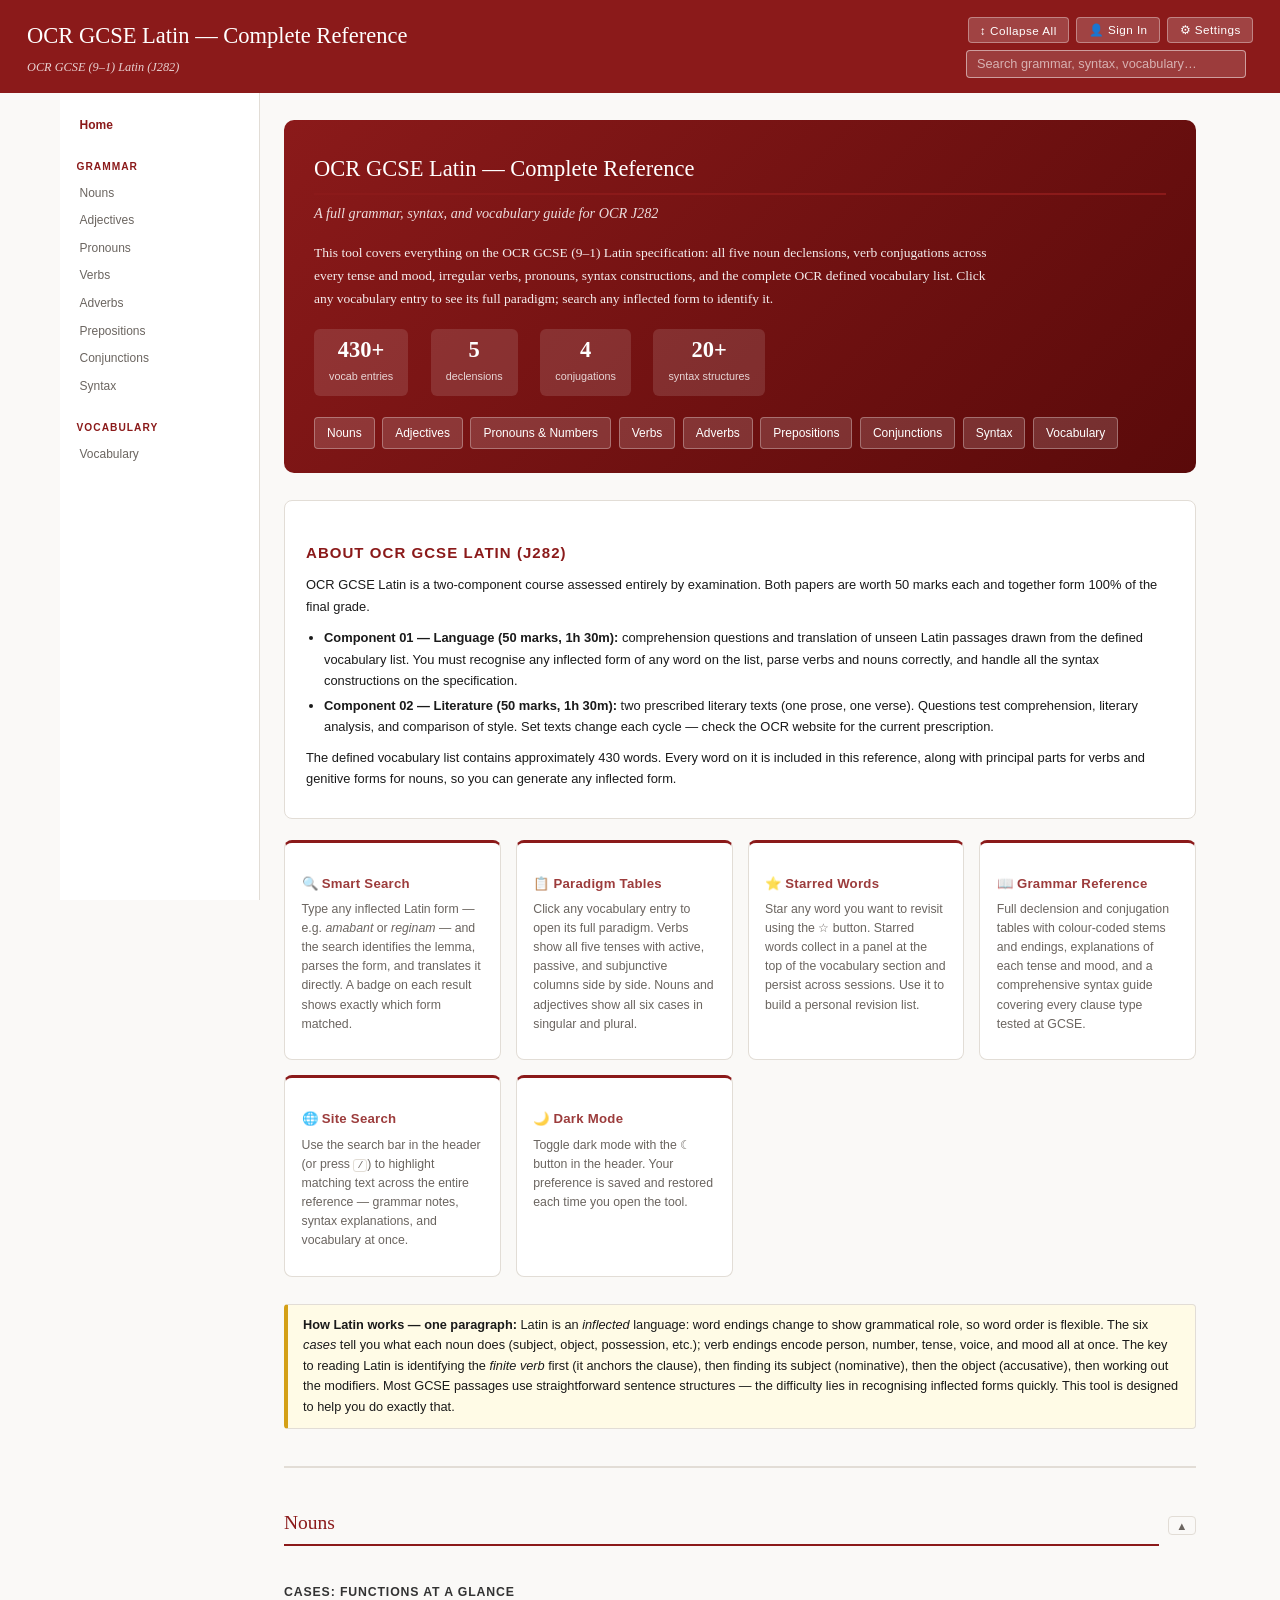
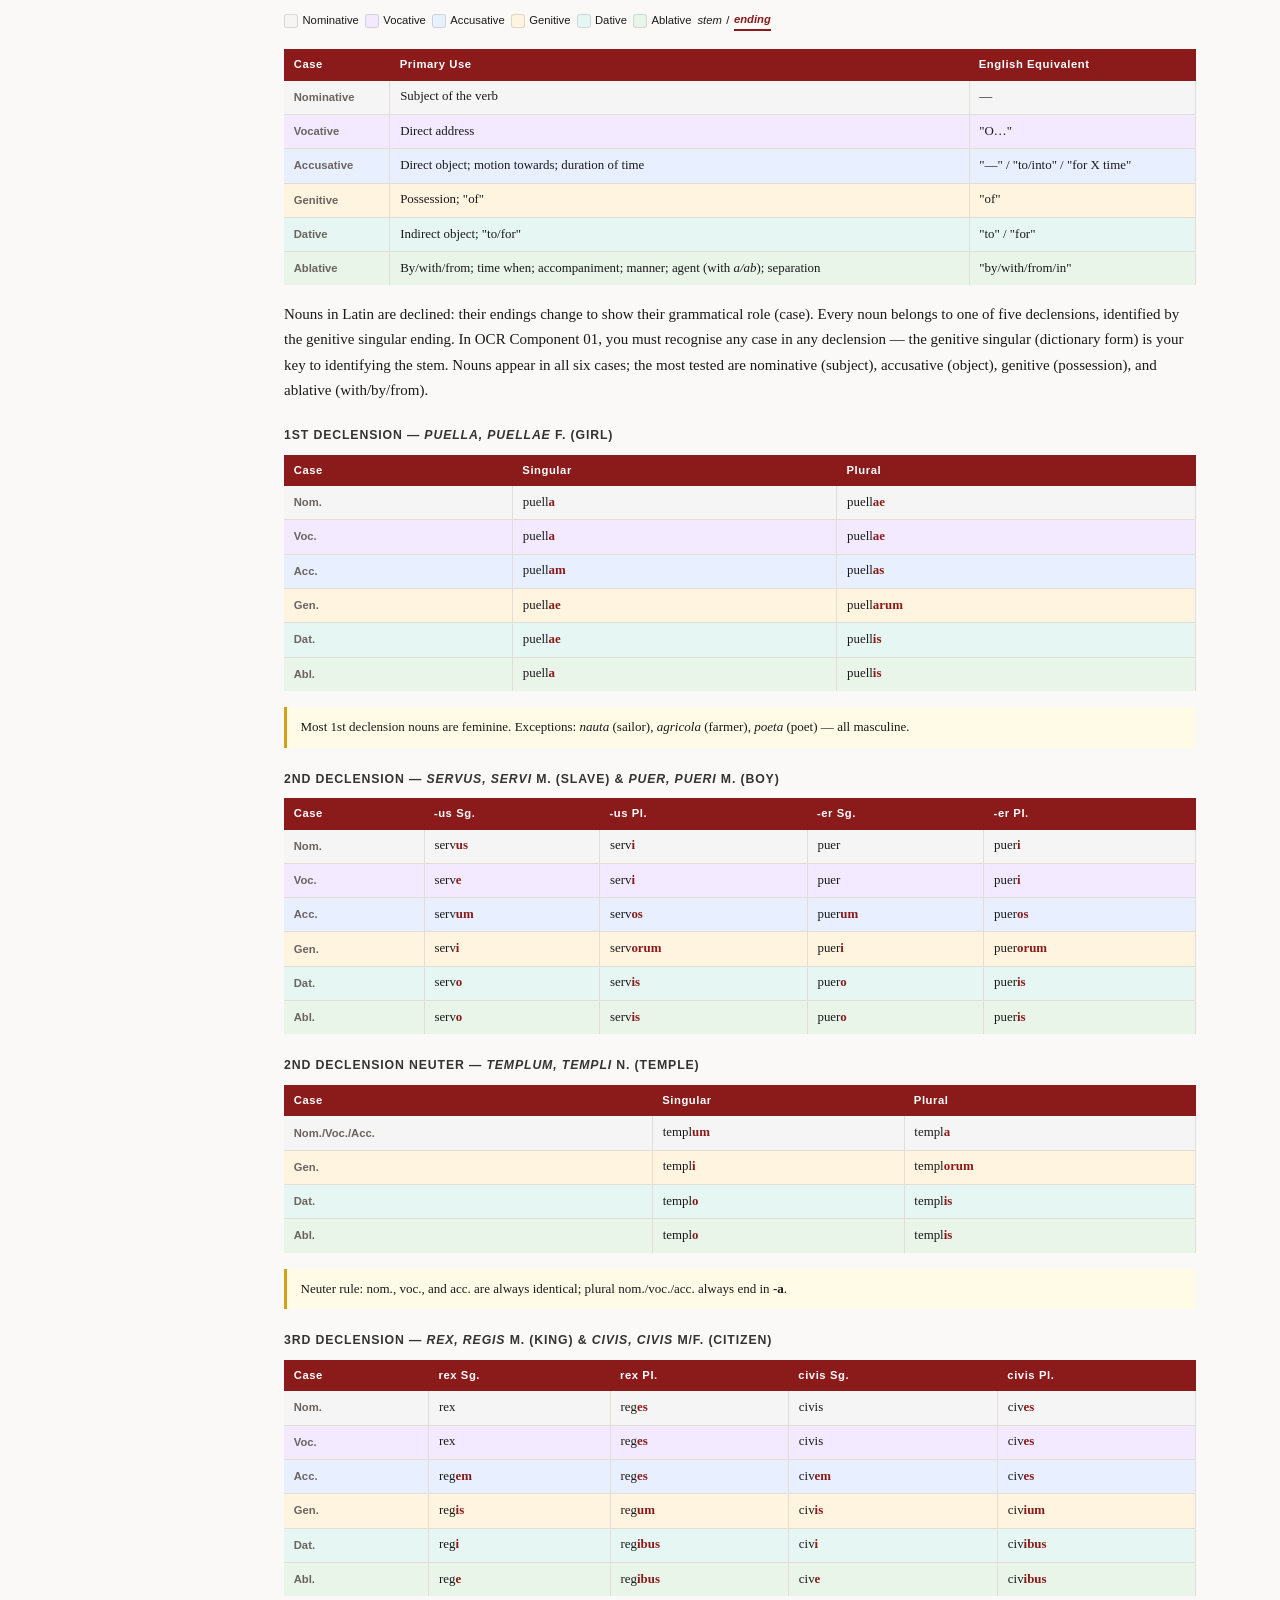
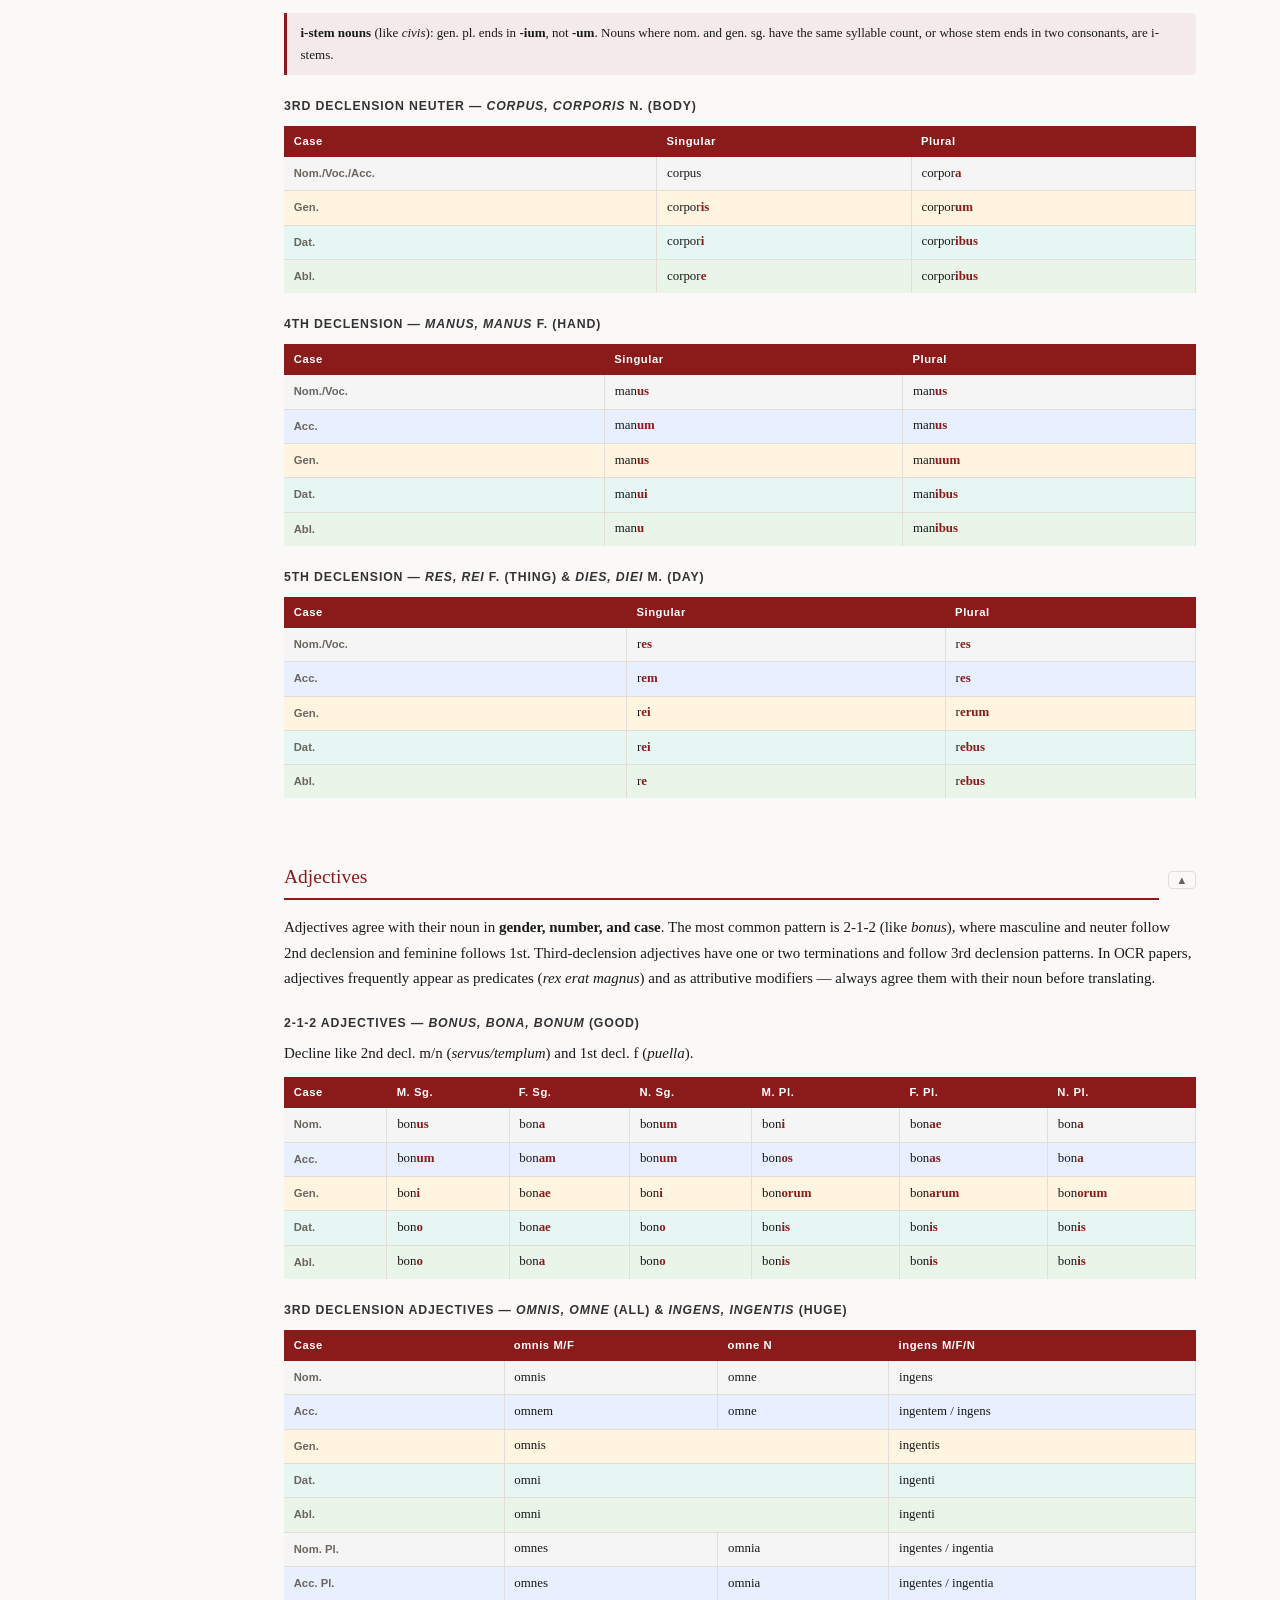
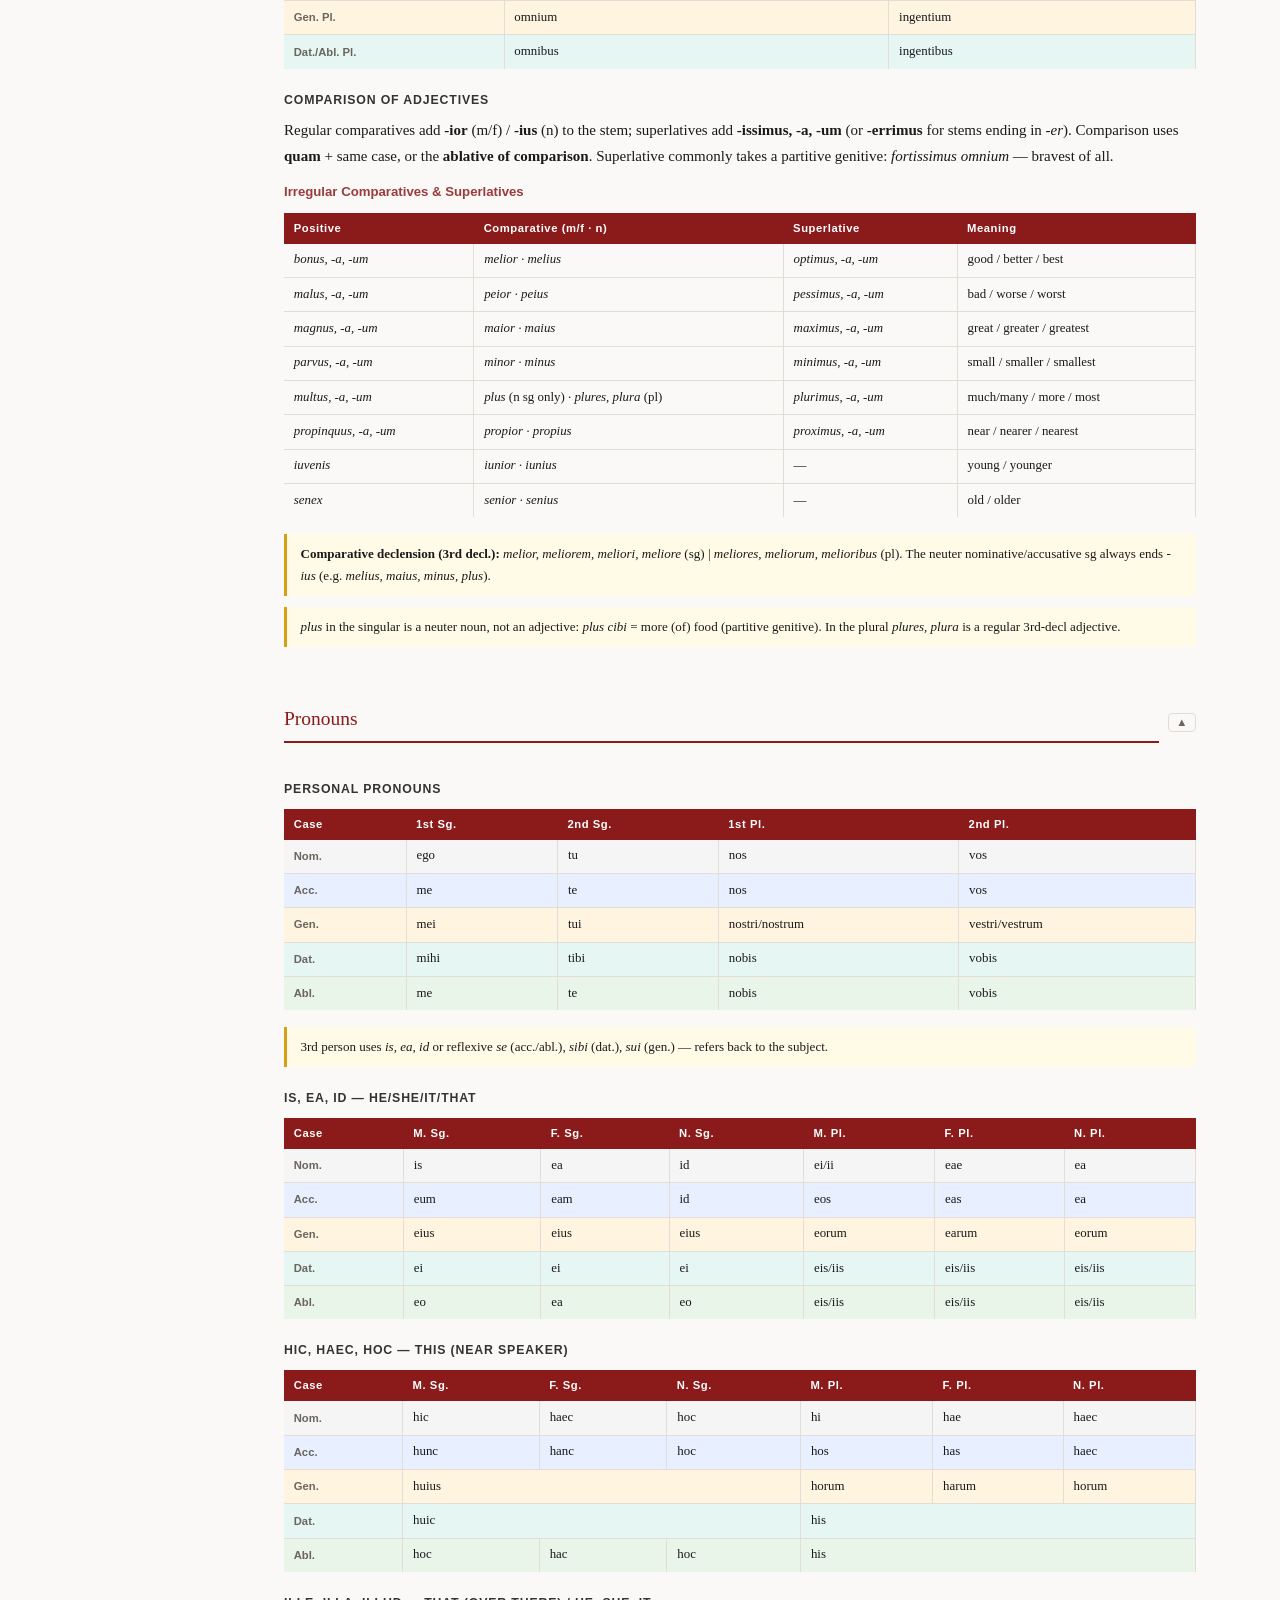
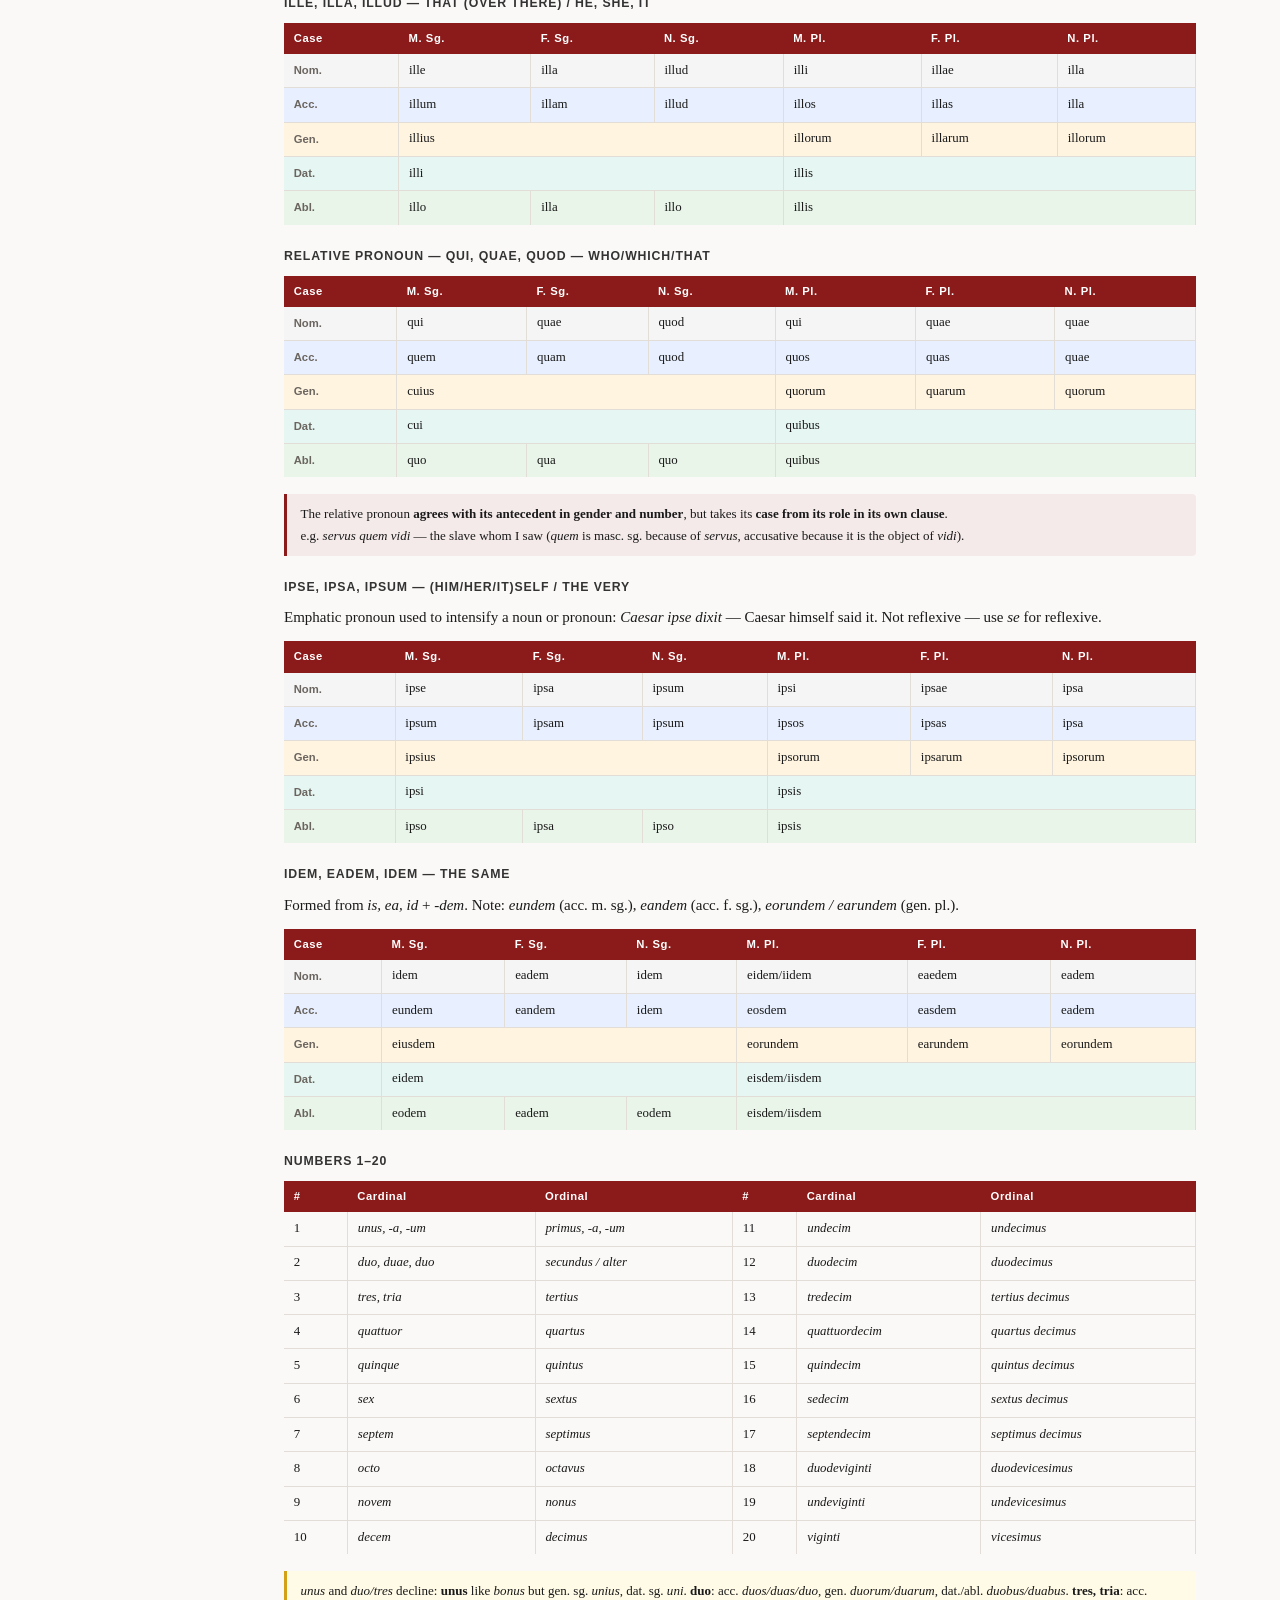
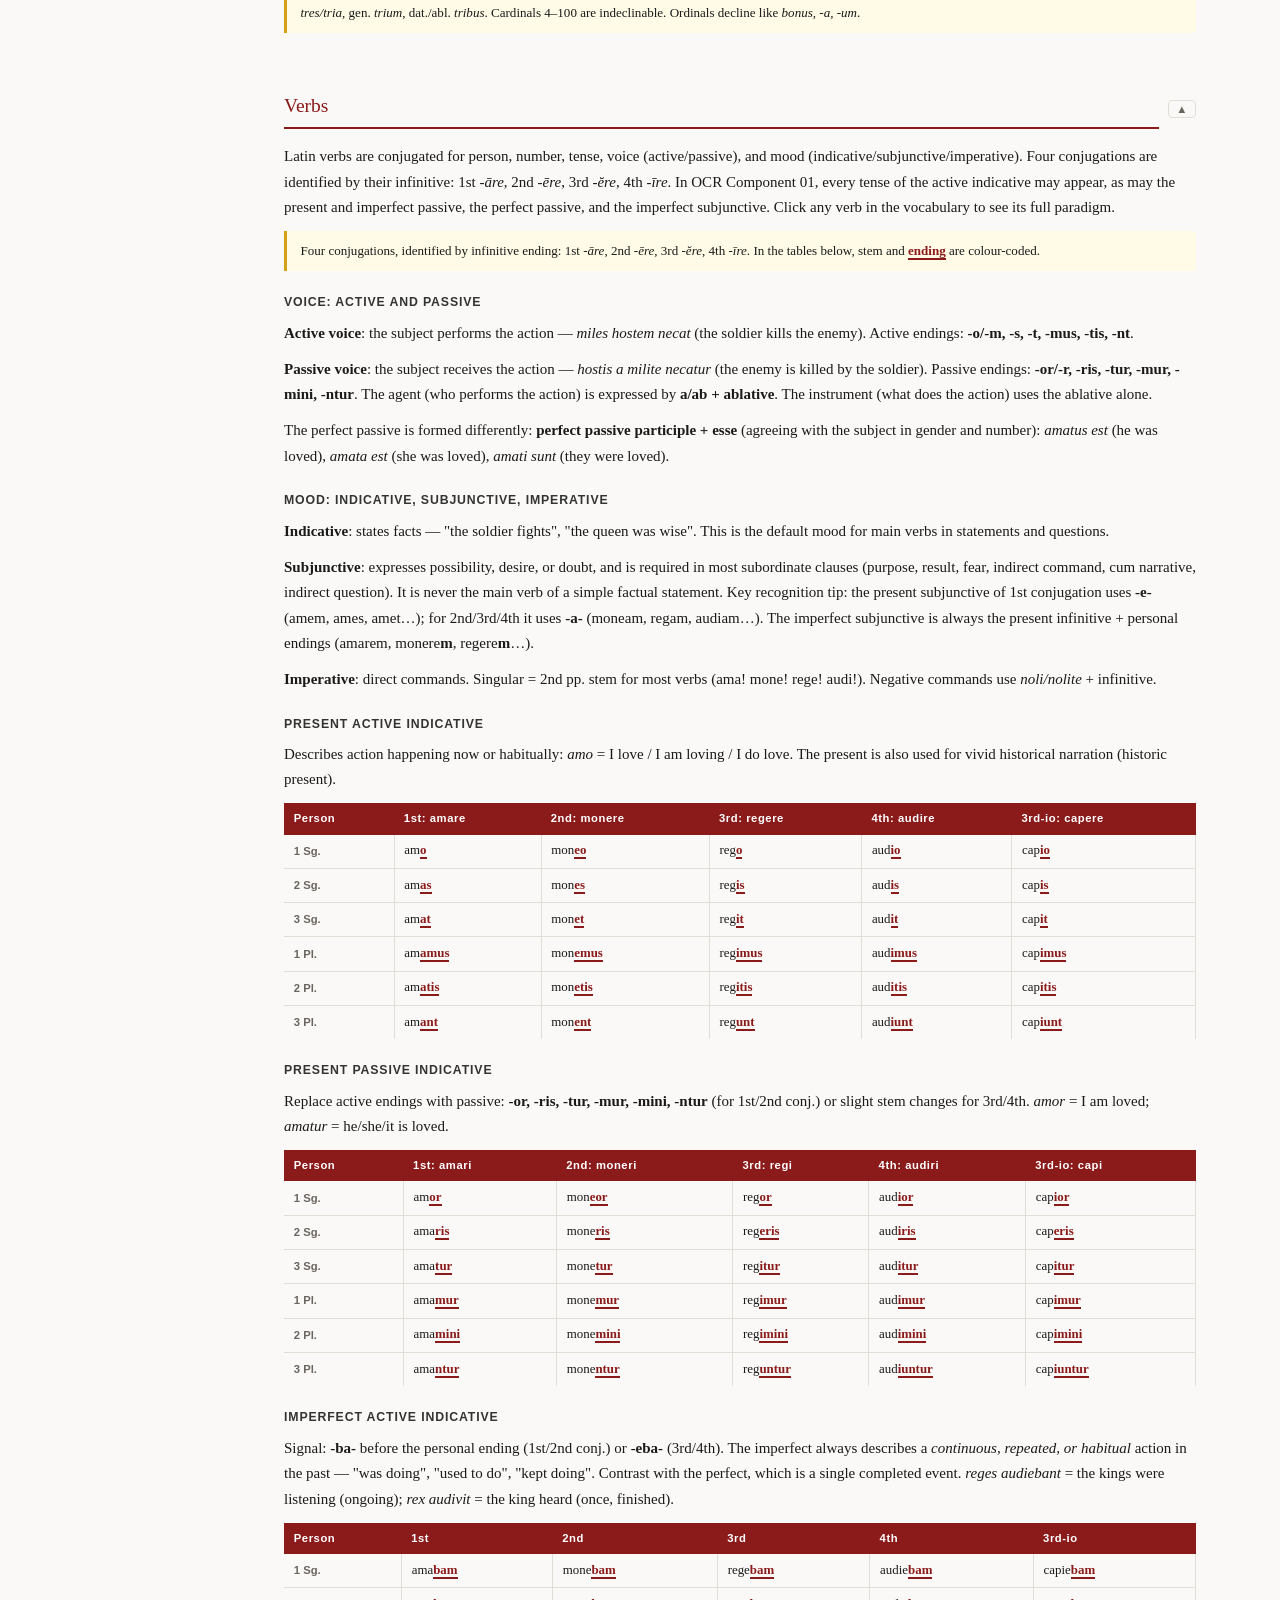
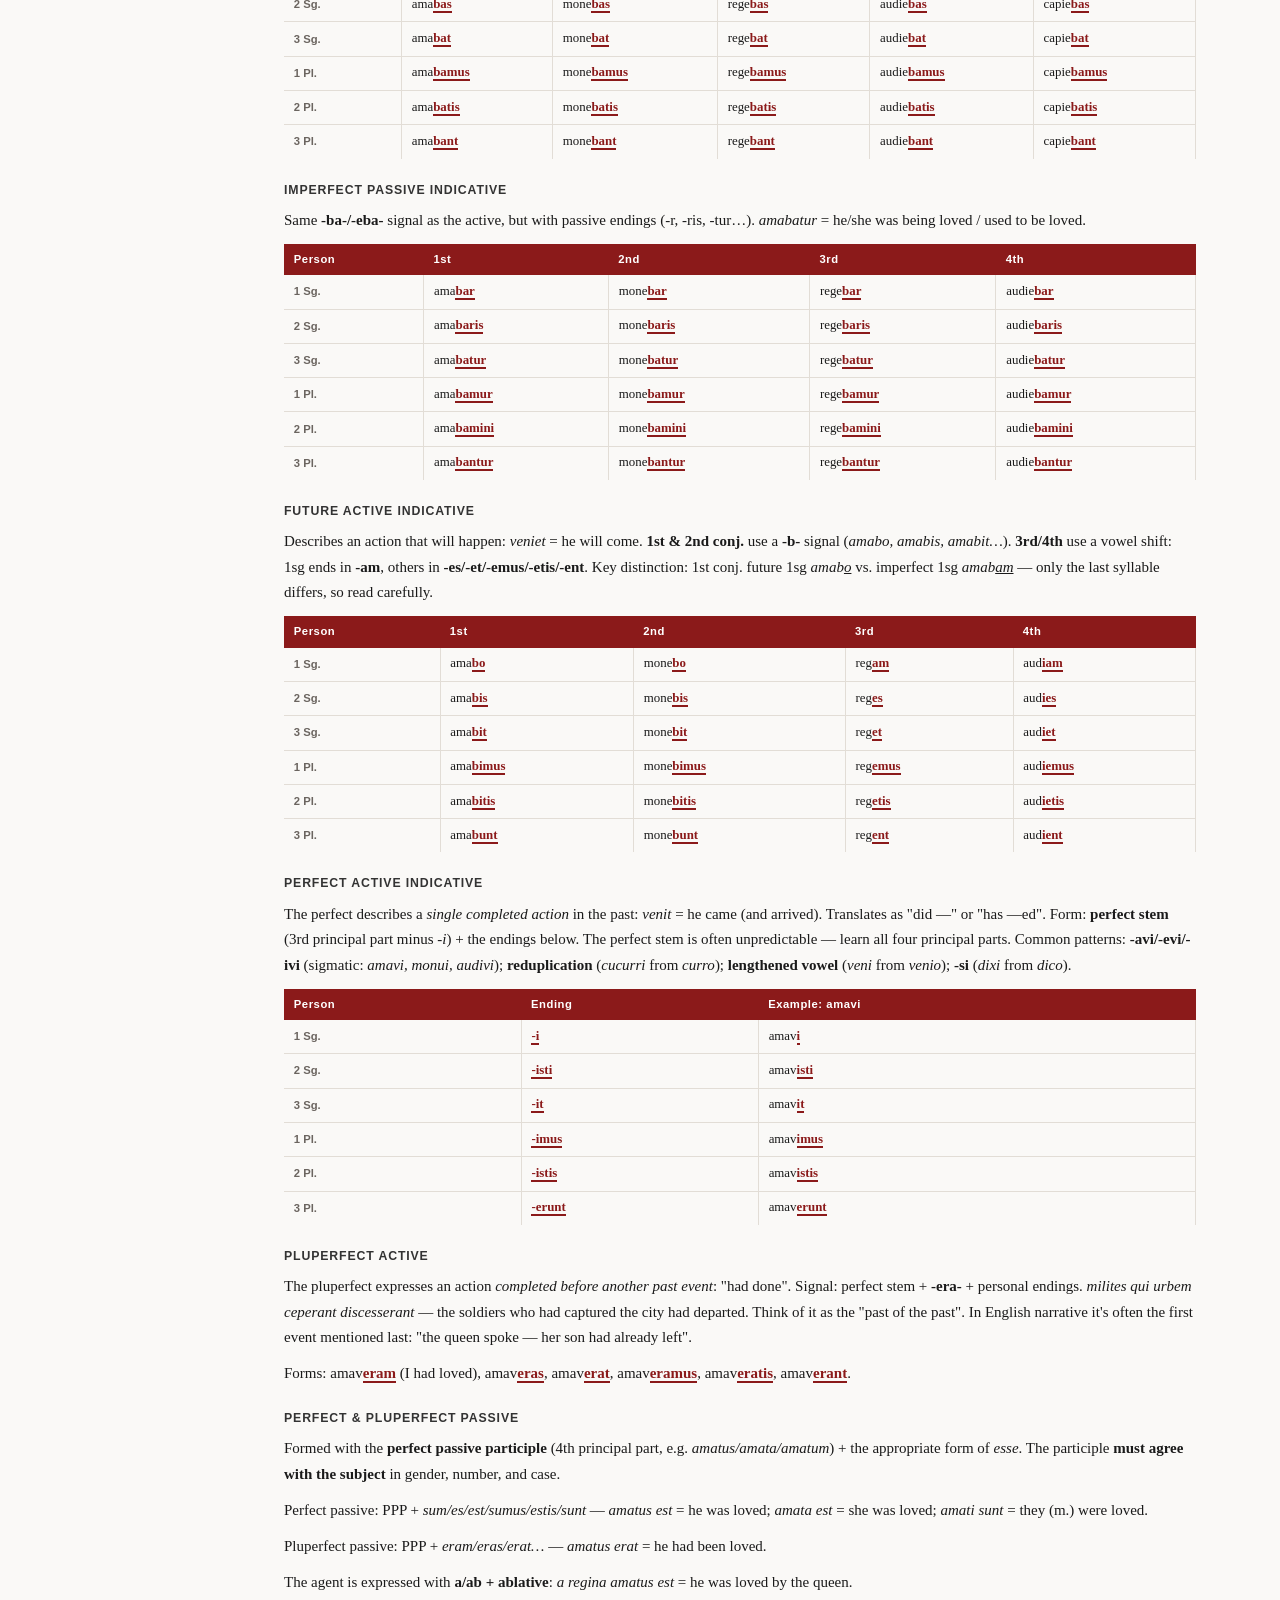
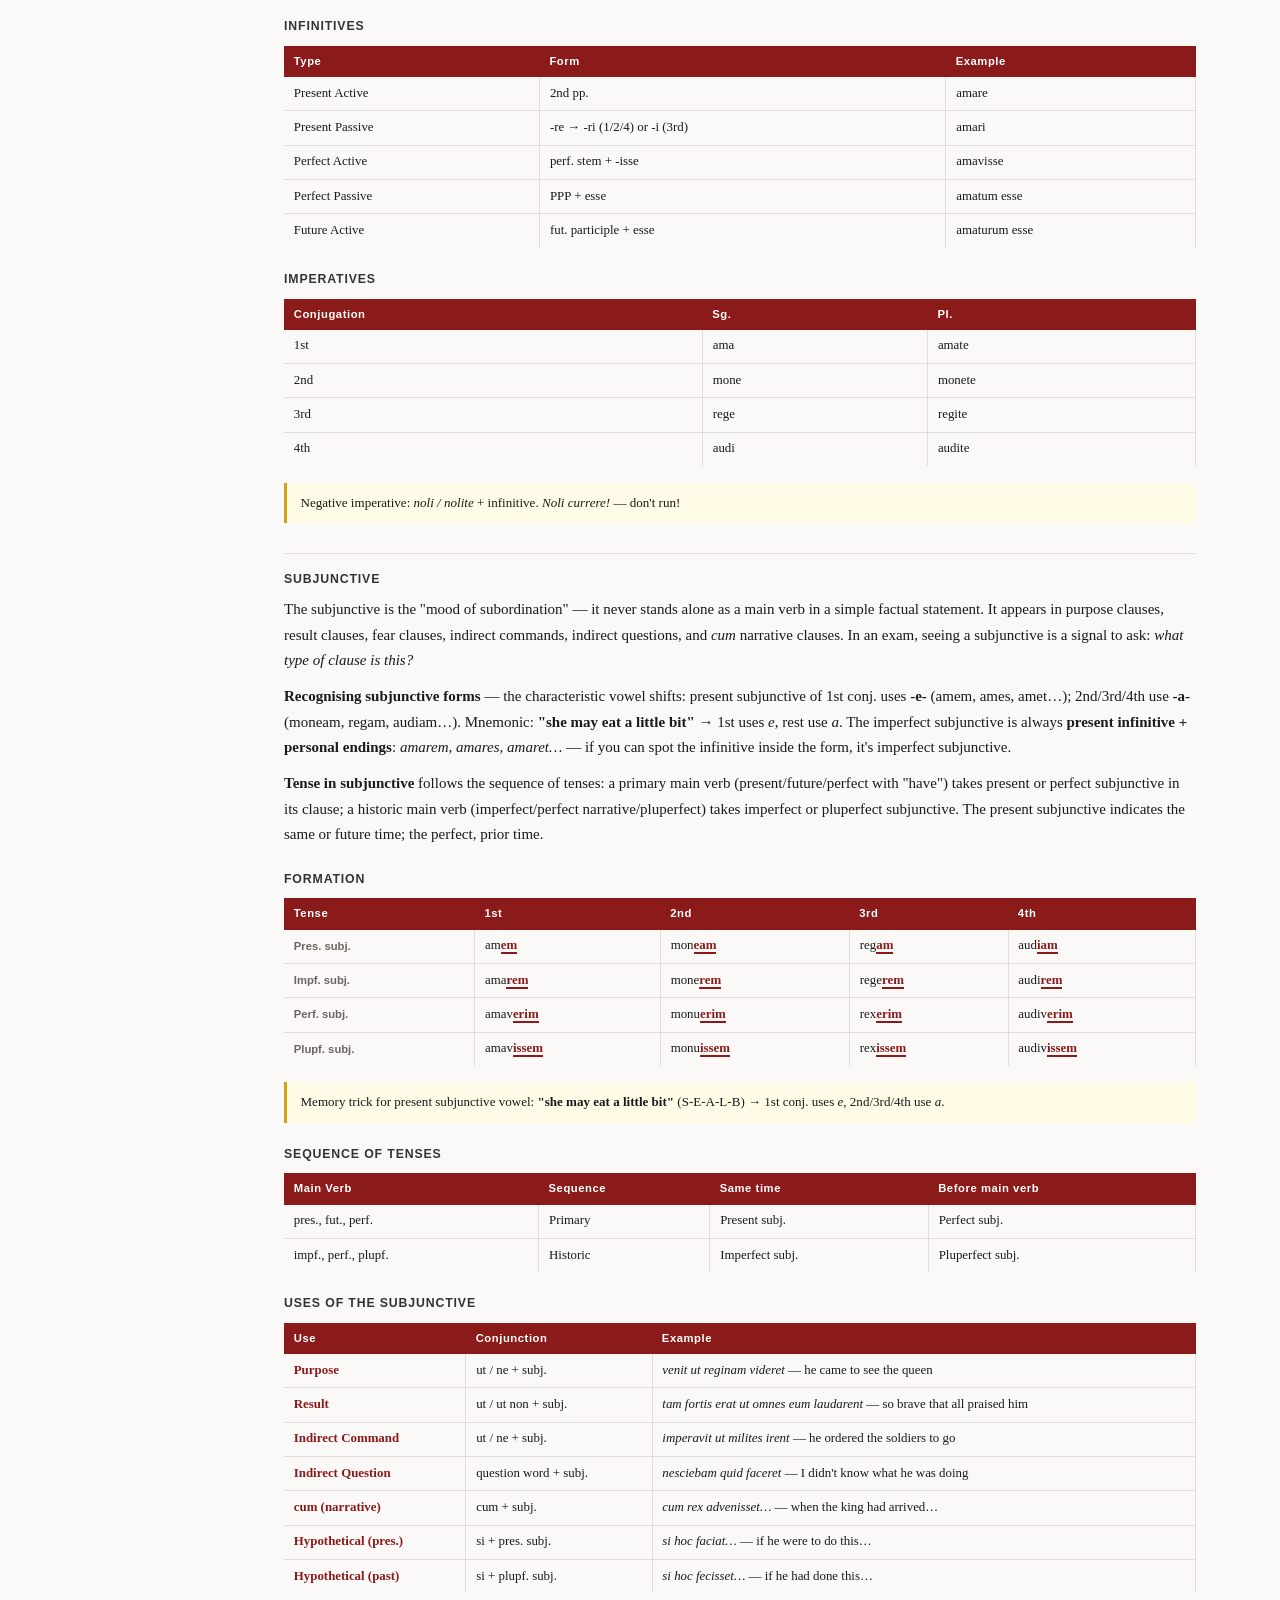
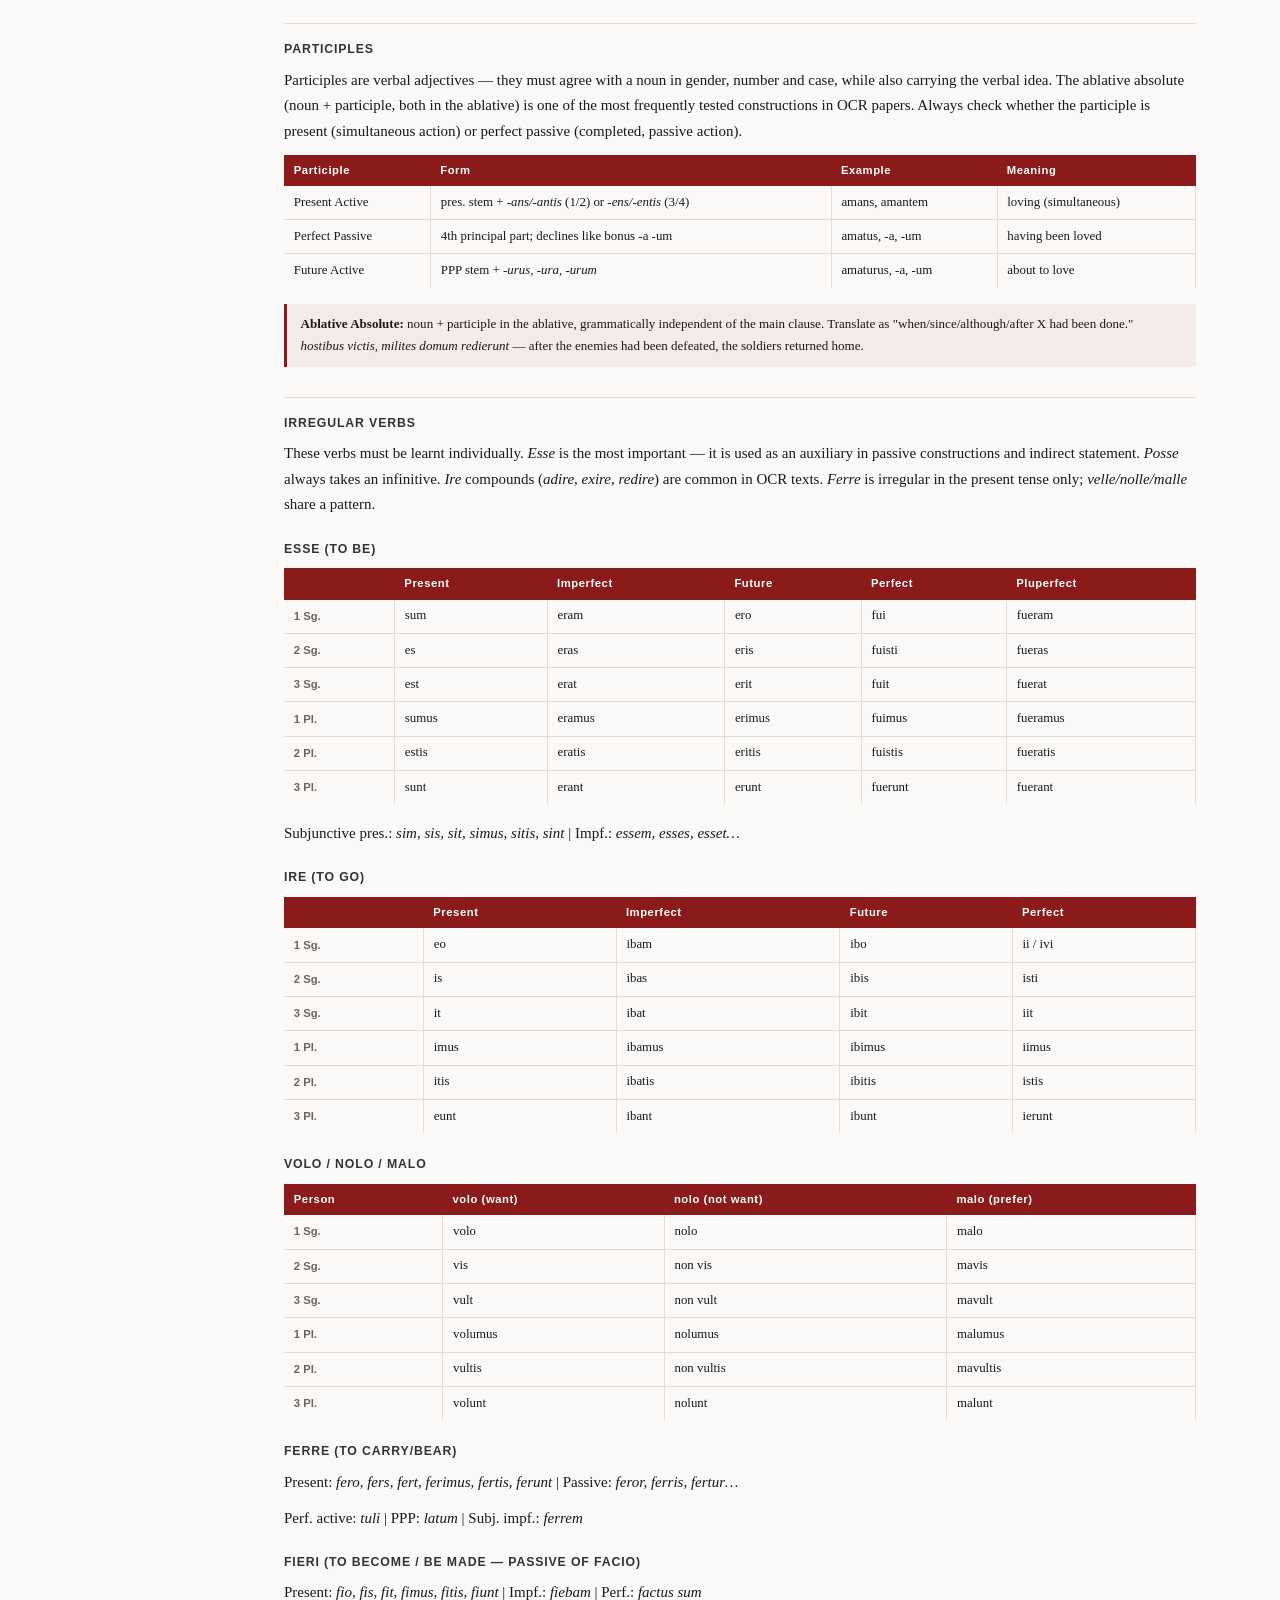
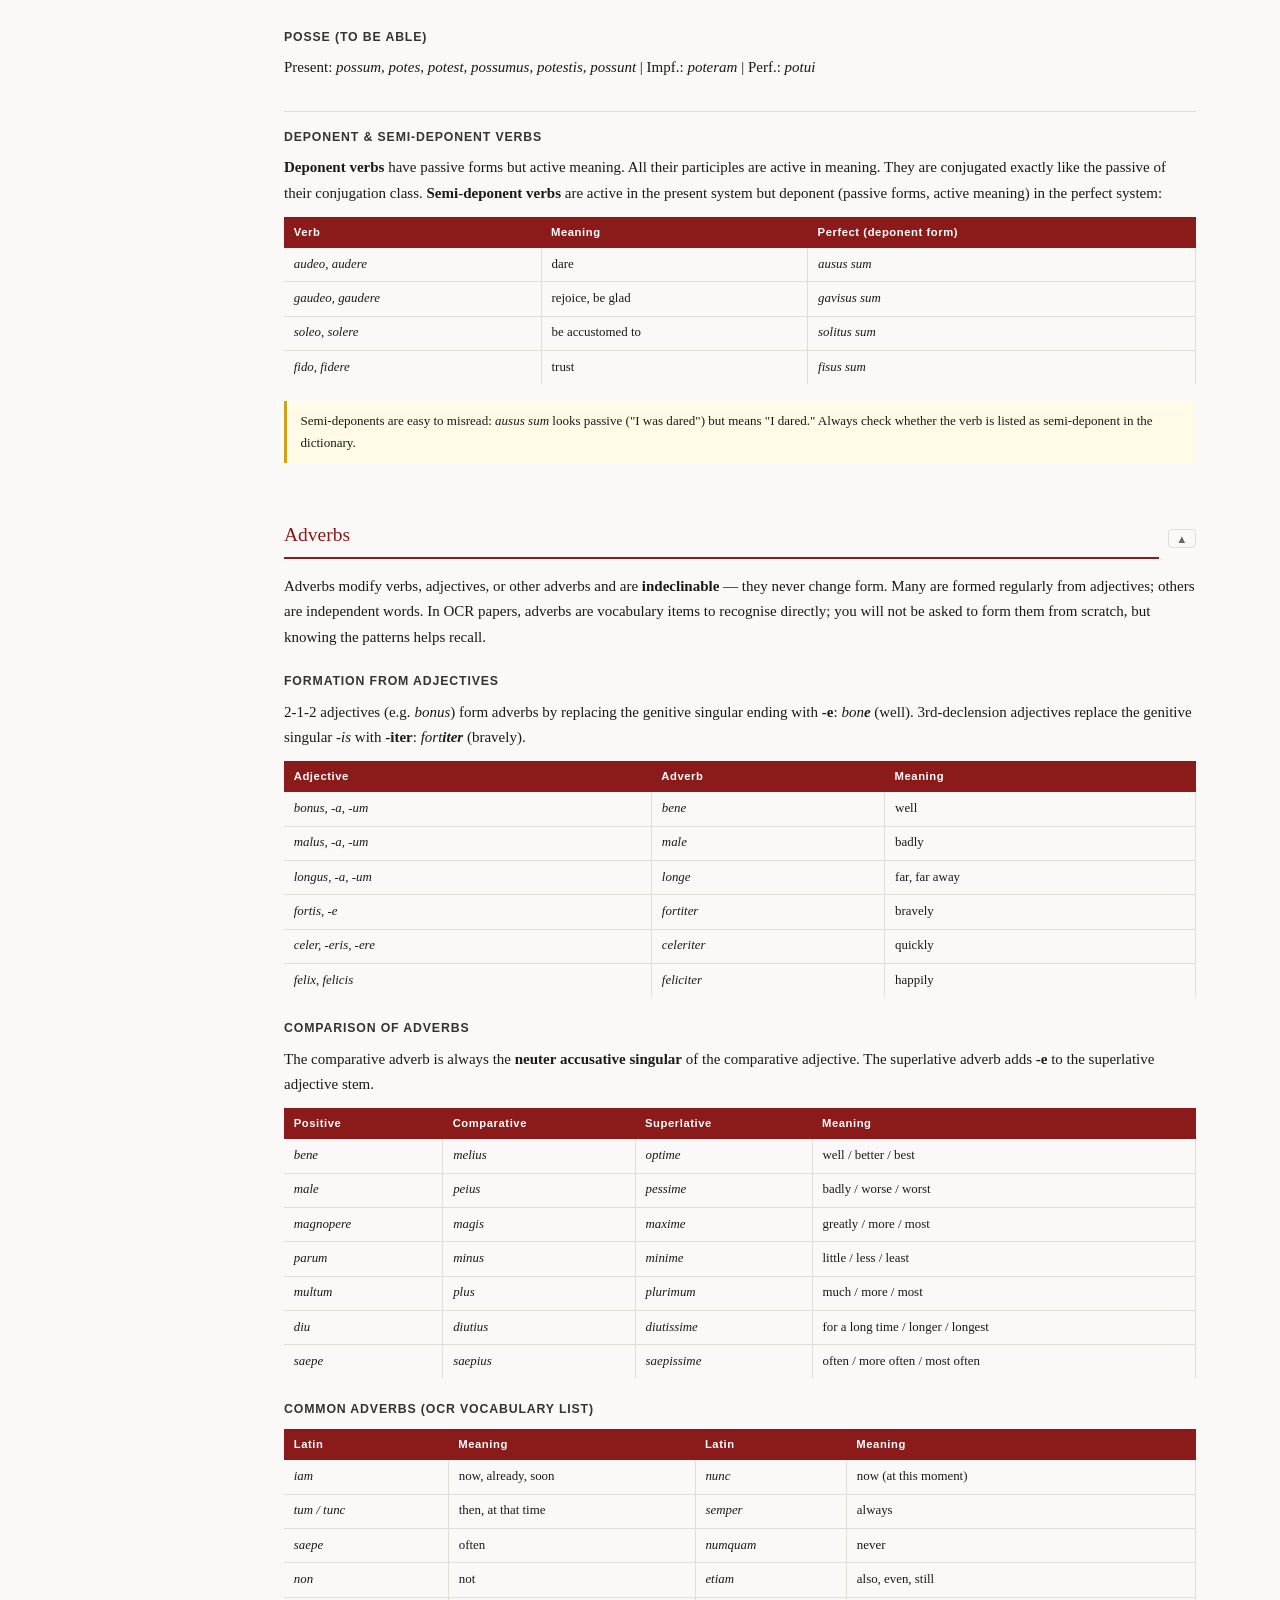
==== commit 0b18a1f9: "Add files via upload" ====
--- a/igcse_latin.html
+++ b/igcse_latin.html
@@ -942,6 +942,21 @@
 .auth-signed-in-info { margin-bottom: 1rem; font-size: 0.88rem; }
 .auth-signed-in-info strong { color: var(--accent); }
 .auth-signed-in-note { margin-bottom: 1.2rem; font-size: 0.8rem; color: var(--muted); line-height: 1.5; }
+/* Account panel */
+.auth-avatar { width:52px;height:52px;border-radius:50%;background:var(--accent);color:#fff;font-size:1.4rem;font-weight:700;display:flex;align-items:center;justify-content:center;margin:0 auto 0.9rem; }
+.auth-acct-email { font-size:0.9rem;font-weight:600;text-align:center;margin-bottom:0.25rem;word-break:break-all; }
+.auth-acct-meta { display:flex;gap:0.5rem;justify-content:center;flex-wrap:wrap;margin-bottom:1.2rem; }
+.auth-badge { font-size:0.72rem;padding:2px 8px;border-radius:99px;font-weight:600; }
+.auth-badge-verified { background:rgba(74,222,128,.15);color:#16a34a; }
+.auth-badge-unverified { background:rgba(251,191,36,.15);color:#b45309; }
+.auth-badge-provider { background:var(--card-bg);border:1px solid var(--border);color:var(--muted); }
+.auth-chpw { margin-bottom:1rem;padding:0.8rem;border:1px solid var(--border);border-radius:8px;background:var(--card-bg); }
+.auth-chpw summary { font-size:0.82rem;font-weight:600;cursor:pointer;color:var(--muted); }
+.auth-chpw summary:hover { color:var(--text); }
+.auth-chpw .auth-field { margin-top:0.7rem; }
+.auth-acct-actions { display:flex;flex-direction:column;gap:0.6rem; }
+.auth-btn-secondary { padding:0.5rem 1rem;border:1px solid var(--border);background:transparent;color:var(--text);border-radius:8px;cursor:pointer;font-size:0.85rem;transition:background .15s; }
+.auth-btn-secondary:hover { background:var(--card-bg); }
 
 </style>
 <script src="supabase.min.js"></script>
@@ -1033,9 +1048,13 @@
       <div class="home-stat"><span class="num">20+</span><span class="lbl">syntax structures</span></div>
     </div>
     <div class="home-quick-links">
-      <a href="#nouns">Nouns &amp; Adjectives</a>
+      <a href="#nouns">Nouns</a>
+      <a href="#adjectives">Adjectives</a>
       <a href="#pronouns">Pronouns &amp; Numbers</a>
       <a href="#verbs">Verbs</a>
+      <a href="#adverbs">Adverbs</a>
+      <a href="#prepositions">Prepositions</a>
+      <a href="#conjunctions">Conjunctions</a>
       <a href="#syntax">Syntax</a>
       <a href="#vocab">Vocabulary</a>
     </div>
@@ -2491,9 +2510,24 @@
       </button>
     </div>
     <div id="authPanelSignedIn" style="display:none">
-      <p class="auth-signed-in-info">Signed in as <strong id="authUserEmail"></strong></p>
-      <p class="auth-signed-in-note">Your starred words, preferences, and settings sync automatically across devices.</p>
-      <button class="auth-btn-primary" id="authSignOutBtn" style="background:var(--muted)">Sign Out</button>
+      <div class="auth-avatar" id="authAvatar">?</div>
+      <p class="auth-acct-email" id="authUserEmail"></p>
+      <div class="auth-acct-meta">
+        <span class="auth-badge auth-badge-provider" id="authProviderBadge"></span>
+        <span class="auth-badge" id="authVerifiedBadge"></span>
+      </div>
+      <details class="auth-chpw" id="authChPwSection" style="display:none">
+        <summary>Change password</summary>
+        <div class="auth-field">
+          <label for="authNewPw">New password</label>
+          <input type="password" id="authNewPw" placeholder="At least 6 characters" autocomplete="new-password">
+        </div>
+        <button class="auth-btn-primary" id="authChPwBtn" style="margin-top:0.5rem">Update Password</button>
+      </details>
+      <div class="auth-acct-actions">
+        <button class="auth-btn-primary" id="authSignOutBtn" style="background:var(--muted)">Sign Out</button>
+        <button class="auth-btn-secondary" id="authSwitchBtn">Switch Account</button>
+      </div>
     </div>
     <div id="authMsg" class="auth-msg"></div>
   </div>
@@ -2709,20 +2743,58 @@
     window._authCloseModal && window._authCloseModal();
   });
 
+  // Switch account — sign out then reopen to sign-in tab
+  document.getElementById('authSwitchBtn').addEventListener('click', async () => {
+    await _sb.auth.signOut();
+    // reopen on sign-in tab (state change will call updateAuthUI)
+  });
+
+  // Change password
+  document.getElementById('authChPwBtn').addEventListener('click', async () => {
+    const pw  = document.getElementById('authNewPw').value;
+    const btn = document.getElementById('authChPwBtn');
+    if (!pw || pw.length < 6) { showMsg('Password must be at least 6 characters.', 'error'); return; }
+    btn.disabled = true; btn.textContent = 'Updating…';
+    const { error } = await _sb.auth.updateUser({ password: pw });
+    btn.disabled = false; btn.textContent = 'Update Password';
+    if (error) showMsg(error.message, 'error');
+    else { showMsg('Password updated.', 'success'); document.getElementById('authNewPw').value = ''; }
+  });
+
   // Update button + panels to reflect current auth state
   function updateAuthUI() {
     if (_currentUser) {
-      authBtn.textContent             = '👤 ' + (_currentUser.email?.split('@')[0] || 'Account');
-      tabs.style.display              = 'none';
-      panelSignIn.style.display       = 'none';
-      panelSignUp.style.display       = 'none';
-      panelSignedIn.style.display     = '';
-      document.getElementById('authUserEmail').textContent = _currentUser.email || '';
+      authBtn.textContent         = '👤 Account';
+      tabs.style.display          = 'none';
+      panelSignIn.style.display   = 'none';
+      panelSignUp.style.display   = 'none';
+      panelSignedIn.style.display = '';
+
+      // Avatar initial
+      const email    = _currentUser.email || '';
+      const provider = (_currentUser.app_metadata?.provider) || 'email';
+      const verified = _currentUser.email_confirmed_at ? true : false;
+
+      const avatarEl   = document.getElementById('authAvatar');
+      const emailEl    = document.getElementById('authUserEmail');
+      const provBadge  = document.getElementById('authProviderBadge');
+      const verBadge   = document.getElementById('authVerifiedBadge');
+      const chPwSection = document.getElementById('authChPwSection');
+
+      if (avatarEl)  avatarEl.textContent  = email.charAt(0).toUpperCase() || '?';
+      if (emailEl)   emailEl.textContent   = email;
+      if (provBadge) provBadge.textContent = provider === 'google' ? '🔵 Google' : '✉ Email';
+      if (verBadge) {
+        verBadge.textContent  = verified ? '✓ Verified' : '⚠ Unverified';
+        verBadge.className    = 'auth-badge ' + (verified ? 'auth-badge-verified' : 'auth-badge-unverified');
+      }
+      // Show change-password only for email users
+      if (chPwSection) chPwSection.style.display = (provider === 'email') ? '' : 'none';
     } else {
-      authBtn.textContent             = '👤 Sign In';
-      tabs.style.display              = '';
-      panelSignedIn.style.display     = 'none';
-      panelSignIn.style.display       = '';
+      authBtn.textContent         = '👤 Sign In';
+      tabs.style.display          = '';
+      panelSignedIn.style.display = 'none';
+      panelSignIn.style.display   = '';
       document.getElementById('authTabSignIn').classList.add('active');
       document.getElementById('authTabSignUp').classList.remove('active');
     }
